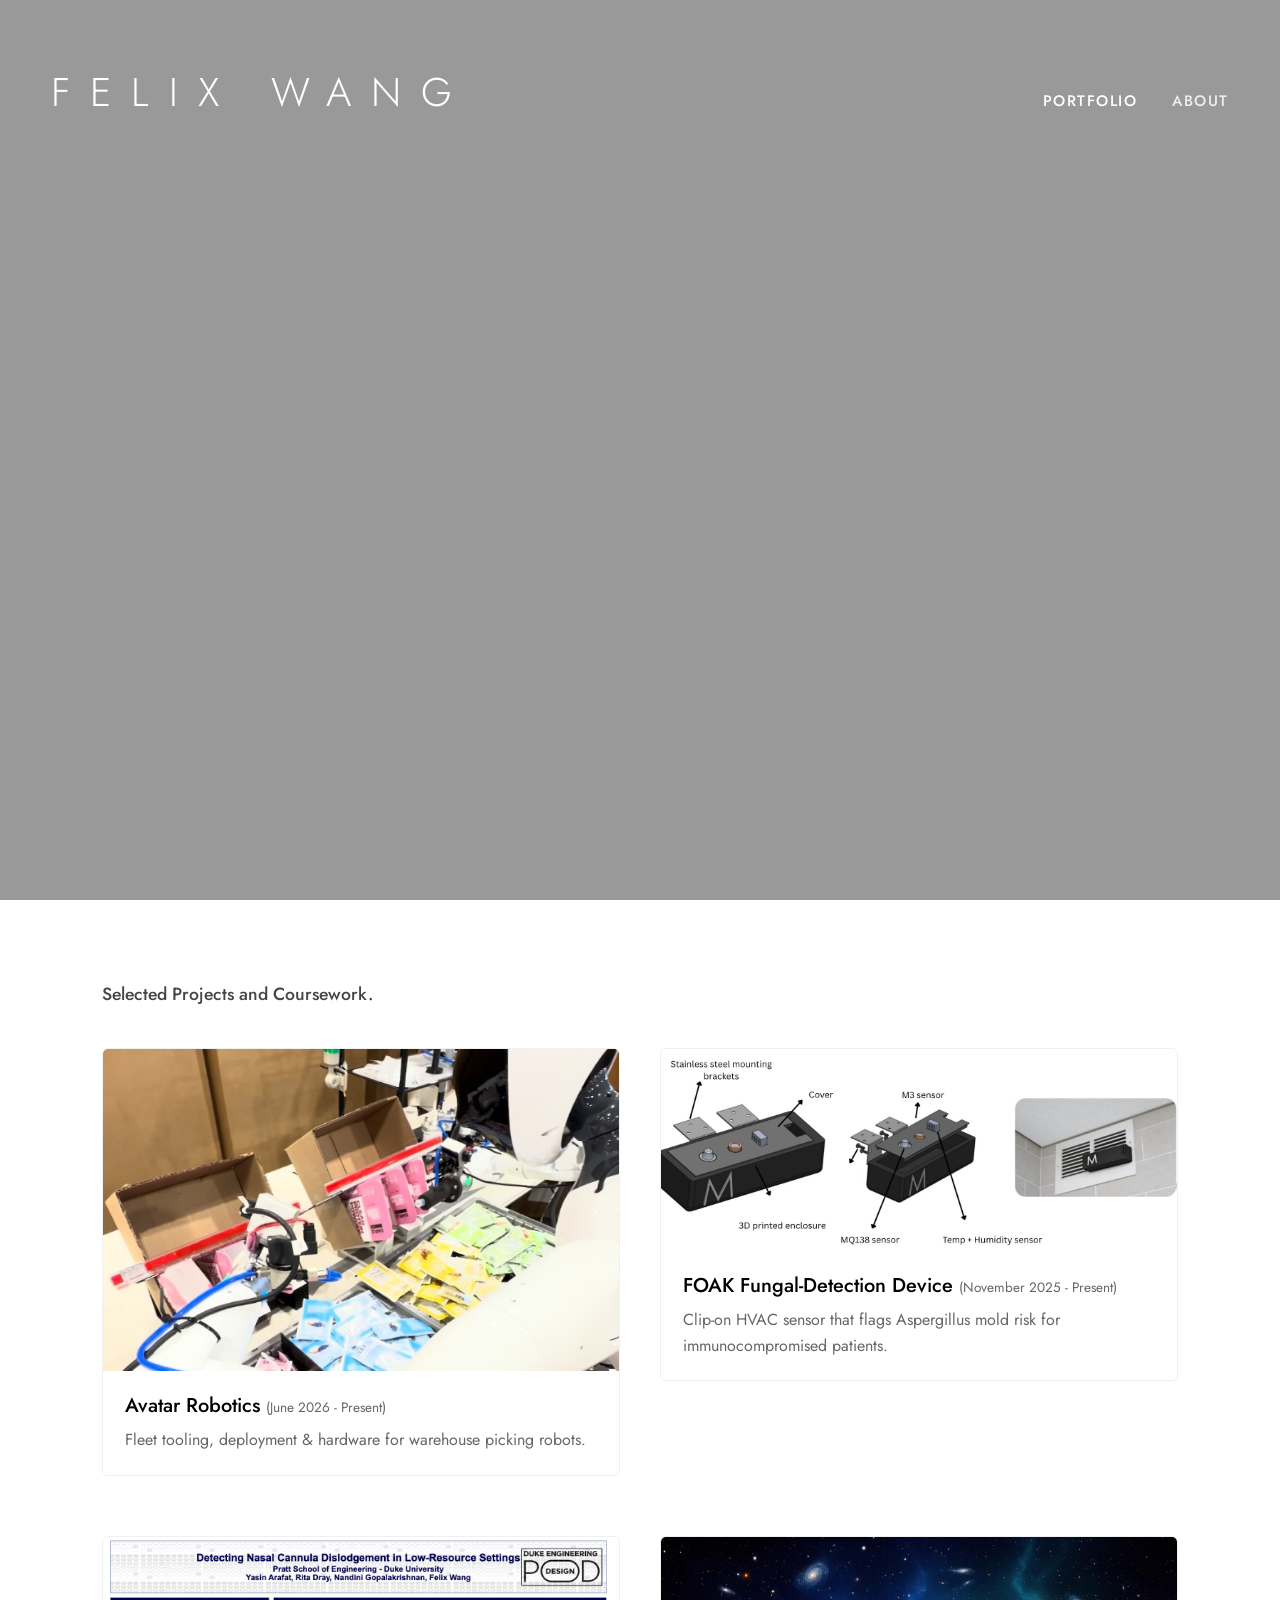
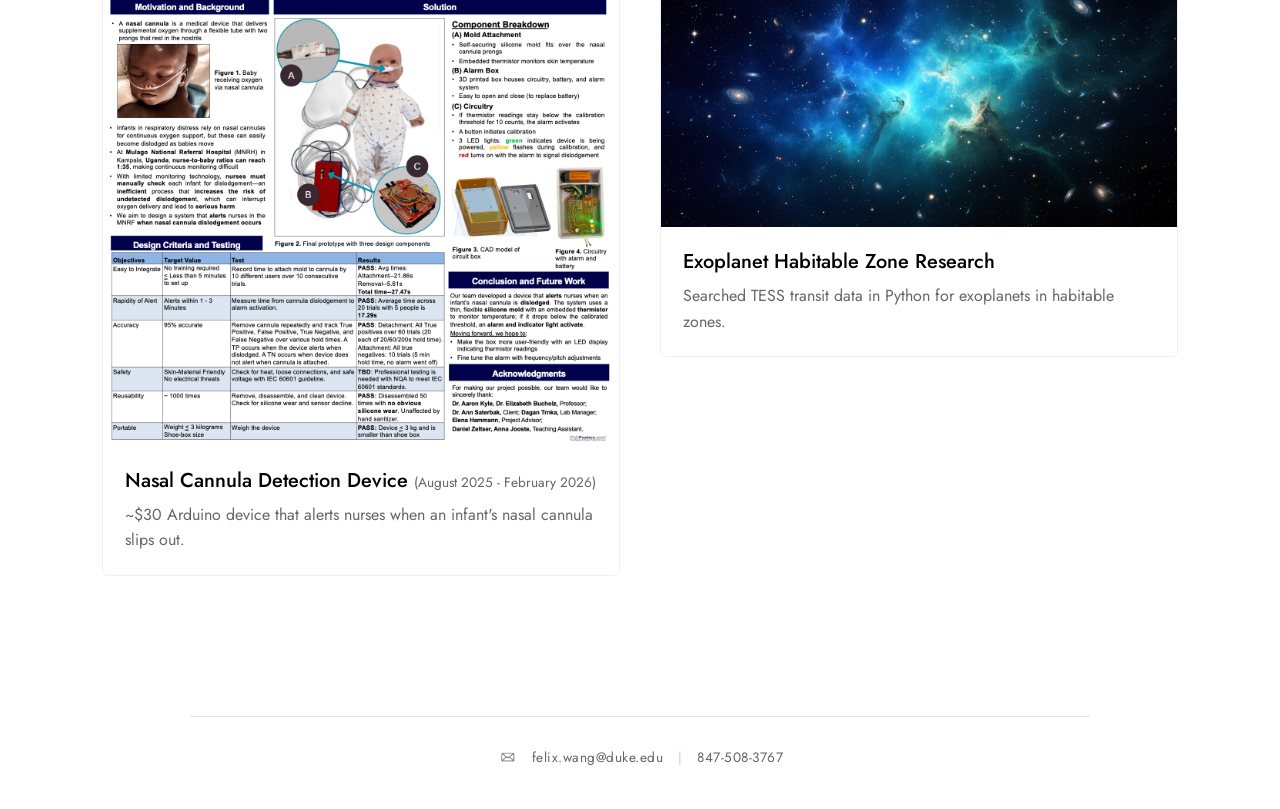
==== classic.html @ 5ab0763a "content: swap Field operations clip to a full pick-and-drop cycle New 9s clip (IMG_0487, 2:52-3:01):" ====
<!DOCTYPE html>
<html lang="en">

<head>
    <meta charset="UTF-8">
    <meta name="viewport" content="width=device-width, initial-scale=1.0">
    <!-- Archived full version. Reachable by direct URL, kept out of search results. -->
    <meta name="robots" content="noindex, nofollow">
    <meta name="theme-color" content="#ffffff">
    <meta name="description"
        content="Personal Portfolio of Felix Wang - Hardware Electronics, Embedded Systems, and Astrophysics">
    <meta name="keywords" content="Felix Wang, Duke University, Electrical Engineering, Embedded Systems, Astrophysics, Portfolio, Resume, Hardware, Electronics, Software Engineer">
    <title>Felix Wang | Electrical &amp; Computer Engineering + CS Student</title>
    <link rel="icon" type="image/png" sizes="32x32" href="favicon-32x32.png">
    <link href="https://fonts.googleapis.com/css2?family=Jost:wght@300;400;500&display=swap" rel="stylesheet">
    <link rel="stylesheet" href="style.css">
</head>

<body class="portfolio-active">
    <div class="hero-section">
        <video class="hero-video" autoplay muted loop playsinline webkit-playsinline disablePictureInPicture disableRemotePlayback>
            <source src="IMG_1808.mov" type="video/mp4">
        </video>
        <div class="hero-overlay"></div>
        <header class="header">
            <h1 class="logo"><a href="#" id="home-logo" style="color: inherit; text-decoration: none;">FELIX WANG</a>
            </h1>
            <nav class="navigation">
                <a href="#" class="nav-link active" data-target="portfolio">PORTFOLIO</a>
                <a href="#" class="nav-link" data-target="about">ABOUT</a>
            </nav>
        </header>
        <div class="hero-spacer"></div>
    </div>

    <main class="content">
        <!-- Portfolio Section -->
        <section id="portfolio" class="tab-section active">
            <p class="subtitle">Selected Projects and Coursework.</p>
            <div class="masonry-grid">
                <!-- Project 0 (Warehouse Robotics) -->
                <div class="grid-item project-card">
                    <a href="#" class="project-link" data-target="project-robots"
                        style="text-decoration: none; color: inherit; display: block;">
                        <div style="overflow: hidden; aspect-ratio: 16/10;">
                            <img loading="lazy" src="warehouse-robots.jpg" alt="Warehouse Robotics" style="width: 100%; height: 100%; object-fit: cover; object-position: center 30%;">
                        </div>
                        <div class="project-info">
                            <h3>Avatar Robotics <span style="font-size: 0.85rem; font-weight: 400; color: #666; white-space: nowrap;">(June 2026 - Present)</span></h3>
                            <p>Fleet tooling, deployment &amp; hardware for warehouse picking robots.</p>
                        </div>
                    </a>
                </div>
                <!-- Project 1 (FOAK Fungal-Detection Device) -->
                <div class="grid-item project-card">
                    <a href="#" class="project-link" data-target="project-mycospec"
                        style="text-decoration: none; color: inherit; display: block;">
                        <div style="overflow: hidden;">
                            <img loading="lazy" src="mycospec-poster.png" alt="FOAK Fungal-Detection Device">
                        </div>
                        <div class="project-info">
                            <h3>FOAK Fungal-Detection Device <span style="font-size: 0.85rem; font-weight: 400; color: #666; white-space: nowrap;">(November 2025 - Present)</span></h3>
                            <p>Clip-on HVAC sensor that flags Aspergillus mold risk for immunocompromised patients.</p>
                        </div>
                    </a>
                </div>
                <!-- Project 2 (Nasal Cannula) -->
                <div class="grid-item project-card">
                    <a href="#" class="project-link" data-target="project-cannula"
                        style="text-decoration: none; color: inherit; display: block;">
                        <div style="overflow: hidden;">
                            <img loading="lazy" src="cannula-poster.png" alt="Nasal Cannula Detection Device">
                        </div>
                        <div class="project-info">
                            <h3>Nasal Cannula Detection Device <span style="font-size: 0.85rem; font-weight: 400; color: #666; white-space: nowrap;">(August 2025 - February 2026)</span></h3>
                            <p>~$30 Arduino device that alerts nurses when an infant&#39;s nasal cannula slips out.</p>
                        </div>
                    </a>
                </div>
                <!-- Project 3 (Exoplanet Research) -->
                <div class="grid-item project-card">
                    <a href="#" class="project-link" data-target="project-exoplanet"
                        style="text-decoration: none; color: inherit; display: block;">
                        <div style="overflow: hidden;">
                            <img loading="lazy" src="astronomy-bg.jpg"
                                alt="Exoplanet Detection & Habitable Zone Analysis">
                        </div>
                        <div class="project-info">
                            <h3>Exoplanet Habitable Zone Research</h3>
                            <p>Searched TESS transit data in Python for exoplanets in habitable zones.</p>
                        </div>
                    </a>
                </div>
            </div>
        </section>

        <!-- About Section -->
        <section id="about" class="tab-section">
            <div class="about-container"
                style="text-align: center; display: flex; flex-direction: column; justify-content: center; align-items: center; min-height: 75vh;">
                <h2 style="margin-bottom: 5px;">About Me</h2>
                <img loading="lazy" src="headshot.png" alt="Felix Wang Headshot"
                    style="width: 280px; height: 280px; object-fit: cover; object-position: center 15%; border-radius: 50%; margin: 30px auto; box-shadow: 0 6px 20px rgba(0,0,0,0.08);">
                <p
                    style="font-size: 1.15rem; line-height: 1.8; max-width: 650px; margin: 0 auto; color: #444; font-weight: 400;">
                    Hello! I'm Felix Wang. I am a passionate creator focused on building devices and electronics that
                    can positively help improve our world. My current interests are in the intersection between
                    sustainability and hardware electronics. In my free time, I love to play pickleball and do
                    stargazing!
                </p>
            </div>
        </section>

        <!-- Project Detail: Warehouse Robotics -->
        <section id="project-robots" class="tab-section">
            <div class="about-container" style="max-width: 900px;">
                <a href="#" class="project-link" data-target="portfolio"
                    style="display: inline-block; margin-bottom: 30px; text-decoration: none; color: #000; font-weight: 500; border: 1px solid #000; padding: 8px 16px; border-radius: 4px; font-size: 0.9rem;">&larr;
                    Back to Projects</a>
                <h2 style="font-size: 1.8rem; margin-bottom: 5px;">Avatar Robotics</h2>
                <span
                    style="color: var(--nav-color); font-size: 0.95rem; display: block; margin-bottom: 25px;">Forward Deployed Engineer Intern &middot; Jun 2026 &ndash; Present</span>

                <p class="ar-summary">Built internal fleet tooling and supported on-site deployment of warehouse picking robots, working across web software, on-robot debugging, fixture design, and floor operations.</p>

                <div class="ar-tags">
                    <span>Full-stack internal tools</span>
                    <span>Data visualization</span>
                    <span>Slack alerting</span>
                    <span>Linux / SSH</span>
                    <span>Camera pipelines</span>
                    <span>Navigation UI</span>
                    <span>3D printing (PLA, TPU)</span>
                    <span>CAD &amp; fixturing</span>
                    <span>Failure analysis</span>
                    <span>Field operations</span>
                </div>

                <img class="ar-media" src="ar-hero.jpg" alt="Robot arm picking packets from sorting bins">

                <h3 class="ar-section-title">Fleet Software</h3>
                <div class="ar-grid">
                    <div class="ar-card" style="grid-column: 1 / -1;">
                        <video controls muted playsinline preload="metadata" poster="avatar-robotics-demo-poster.jpg" style="height: auto; background: #1a1a1a;">
                            <source src="avatar-robotics-demo.mp4" type="video/mp4">
                        </video>
                        <h4>Robot uptime tracking</h4>
                        <p>Bug fixes for arm crashes and network drops had no way of showing whether they improved uptime. I built downtime logging and powered vs. operational uptime reporting, now live on every production run.</p>
                        <span class="ar-skill">Full-stack &middot; Data modeling &middot; Metrics design</span>
                    </div>
                    <div class="ar-card">
                        <img loading="lazy" src="ar-battery-alerts.png" alt="Slack low-battery alerts for robots">
                        <h4>Low-battery alerts</h4>
                        <p>Replaced manual dashboard checks with automatic Slack alerts whenever a robot drops below 20%, so the team gets notified asynchronously.</p>
                        <span class="ar-skill">Slack integration &middot; Event-driven alerting</span>
                    </div>
                    <div class="ar-card">
                        <img loading="lazy" src="ar-battery-graph.png" alt="Battery percentage time-series graph with CSV export" class="ar-contain" style="background: #121214;">
                        <h4>Battery history &amp; CSV export</h4>
                        <p>Per-robot battery time series (6h to 30d) with one-click CSV export, live in the fleet dashboard's device logs.</p>
                        <span class="ar-skill">Time-series visualization &middot; Data export</span>
                    </div>
                    <div class="ar-card">
                        <img loading="lazy" src="ar-dispatch.png" alt="Dispatch timing summary page">
                        <h4>Dispatch timing analytics</h4>
                        <p>Exportable summaries per session, order, and stage (driving, posing, picking) to measure where picking time actually goes.</p>
                        <span class="ar-skill">Analytics &middot; Reporting &middot; Spreadsheet export</span>
                    </div>
                    <div class="ar-card">
                        <img loading="lazy" src="ar-navmap.png" alt="Robot footprint and numbered waypoints on navigation map" class="ar-contain" style="background: #fff;">
                        <h4>Navigation map: robot footprint</h4>
                        <p>Drew the robot to scale with its heading and waypoint distances so operators can judge size and position. Also stopped the map from auto-expanding over the controls.</p>
                        <span class="ar-skill">Front-end &middot; Robotics UX</span>
                    </div>
                    <div class="ar-card ar-wide">
                        <img loading="lazy" src="ar-cameras.jpg" alt="Robot multi-camera live view">
                        <h4>Fisheye camera recovery</h4>
                        <p>SSH'd into the robot and probed its unlabeled camera devices (with AI assistance) to find the right fisheye, then routed it through a filter pipeline to clean up the feed.</p>
                        <span class="ar-skill">Linux / SSH &middot; Camera pipelines &middot; Debugging</span>
                    </div>
                </div>

                <h3 class="ar-section-title">Deployment &amp; Hardware</h3>
                <div class="ar-grid">
                    <div class="ar-card">
                        <img loading="lazy" src="ar-funnel.jpg" alt="Kitting orientation funnel prototype">
                        <h4>Kitting funnel &amp; printed parts</h4>
                        <p>Built a funnel to orient packets during kitting, and iterated 3D-printed wedges by tuning wall count, infill, and material (PLA vs. TPU 95A).</p>
                        <span class="ar-skill">Rapid prototyping &middot; 3D printing</span>
                    </div>
                    <div class="ar-card">
                        <img loading="lazy" src="ar-fixture.jpg" alt="Cardboard fixture holding kitting boxes">
                        <h4>Fixtures for kitting &amp; sorting</h4>
                        <p>Supported CAD for box-enlarging fixtures, and built cardboard fixtures that stopped boxes from falling during sorting.</p>
                        <span class="ar-skill">CAD &middot; Fixture design</span>
                    </div>
                    <div class="ar-card">
                        <div class="ar-pair">
                            <img loading="lazy" src="ar-failure.jpg" alt="Kitting failure case: packets not settling flat">
                            <img loading="lazy" src="ar-kit.jpg" alt="Correctly kitted boxes">
                        </div>
                        <h4>On-site trials &amp; failure analysis</h4>
                        <p>Led on-site kitting trials and logged boxes per hour. Tallied failure cases from trial video and coached fixes for box damage and packets not settling flat.</p>
                        <span class="ar-skill">Test design &middot; Failure analysis</span>
                    </div>
                    <div class="ar-card">
                        <video class="ar-clip" autoplay muted loop playsinline preload="metadata" poster="ar-picking-poster.jpg">
                            <source src="ar-picking.mp4" type="video/mp4">
                        </video>
                        <h4>Field operations &amp; maintenance</h4>
                        <p>Ran weekend sorting shifts (1&ndash;10 pm) for about 3 weeks. Opened up a robot's chassis to replace its wrist camera, added remote power-cycling switches, and took down site networking when a deployment ended.</p>
                        <span class="ar-skill">Operations &middot; Hardware maintenance</span>
                    </div>
                </div>

                <p class="ar-note">Customer, robot, and run identifiers, plus performance figures, are redacted.</p>

                <a href="#" class="project-link" data-target="portfolio"
                    style="display: inline-block; margin-top: 40px; text-decoration: none; color: #000; font-weight: 500; border: 1px solid #000; padding: 10px 20px; border-radius: 4px;">&larr;
                    Back to Projects</a>
            </div>
        </section>

        <!-- Project Detail: Nasal Cannula -->
        <section id="project-cannula" class="tab-section">
            <div class="about-container" style="max-width: 900px;">
                <a href="#" class="project-link" data-target="portfolio"
                    style="display: inline-block; margin-bottom: 30px; text-decoration: none; color: #000; font-weight: 500; border: 1px solid #000; padding: 8px 16px; border-radius: 4px; font-size: 0.9rem;">&larr;
                    Back to Projects</a>
                <h2 style="font-size: 1.8rem; margin-bottom: 5px;">Nasal Cannula Detection Device</h2>
                <span
                    style="color: var(--nav-color); font-size: 0.95rem; display: block; margin-bottom: 25px;">Healthcare &amp; Embedded Systems &middot; Aug 2025 &ndash; Feb 2026</span>

                <p class="ar-summary">A ~$30 Arduino device that detects when an infant's nasal cannula slips out and alerts nurses, built for wards like Mulago National Referral Hospital in Uganda, where one nurse may cover up to 35 babies.</p>

                <div class="ar-tags">
                    <span>Arduino / C++</span>
                    <span>Embedded firmware</span>
                    <span>Sensor calibration</span>
                    <span>Circuit design</span>
                    <span>CAD &amp; 3D printing</span>
                    <span>Device testing</span>
                </div>

                <a class="ar-cta" href="https://github.com/FelixW1020/Arduino-Code-for-Nasal-Cannula" target="_blank" rel="noopener">Firmware on GitHub &rarr;</a>

                <img loading="lazy" src="cannula-poster.png" alt="Nasal Cannula Project"
                    style="width: 100%; border-radius: 8px; margin-bottom: 30px; box-shadow: 0 4px 12px rgba(0,0,0,0.05);">

                <div style="text-align: center; margin: 10px 0 30px;">
                    <img loading="lazy" src="cannula-team.png" alt="Clinical Setting"
                        style="max-width: 100%; border-radius: 8px; box-shadow: 0 4px 12px rgba(0,0,0,0.05);">
                </div>

                <h3 class="ar-section-title">How It Works</h3>
                <ul style="margin-left: 20px; line-height: 1.6; color: var(--nav-color); margin-bottom: 15px;">
                    <li style="margin-bottom: 10px;"><strong>Sensing:</strong> A thermistor at the nose samples every 500 ms against a baseline set during a 5-second calibration.</li>
                    <li style="margin-bottom: 10px;"><strong>Detection:</strong> The alarm fires only after 10 consecutive readings below 99.5% of baseline, which filters out false alarms.</li>
                    <li style="margin-bottom: 10px;"><strong>Hardware:</strong> A 3D-printed housing holds the circuit, battery, 16&times;2 LCD, reset buttons, and status LEDs for power, calibration, and dislodgement.</li>
                </ul>

                <div style="display: flex; gap: 20px; margin: 30px 0; flex-wrap: wrap;">
                    <div style="flex: 1; min-width: 260px;">
                        <img loading="lazy" src="cannula-prototype.png" alt="Final Prototype"
                            style="width: 100%; border-radius: 8px; box-shadow: 0 4px 12px rgba(0,0,0,0.05);">
                    </div>
                    <div style="flex: 1; min-width: 260px;">
                        <img loading="lazy" src="cannula-device.png" alt="CAD Model and Circuitry"
                            style="width: 100%; border-radius: 8px; box-shadow: 0 4px 12px rgba(0,0,0,0.05);">
                    </div>
                </div>

                <h3 class="ar-section-title">Results</h3>
                <ul style="margin-left: 20px; line-height: 1.6; color: var(--nav-color);">
                    <li style="margin-bottom: 10px;">100% true positives across 60 trials</li>
                    <li style="margin-bottom: 10px;">17.29 s average time to alert</li>
                    <li style="margin-bottom: 10px;">21.86 s average attachment time</li>
                    <li style="margin-bottom: 10px;">Disassembled 50+ times with no structural wear</li>
                </ul>

                <h3 class="ar-section-title">Demo</h3>
                <div
                    style="position: relative; padding-bottom: 56.25%; height: 0; overflow: hidden; max-width: 100%; border-radius: 8px; box-shadow: 0 4px 12px rgba(0,0,0,0.05); margin-bottom: 30px;">
                    <iframe loading="lazy" src="https://www.youtube.com/embed/H2xBZ_qhAZ0?vq=hd1080&hd=1"
                        style="position: absolute; top: 0; left: 0; width: 100%; height: 100%; border: none;"
                        allowfullscreen
                        allow="accelerometer; autoplay; clipboard-write; encrypted-media; gyroscope; picture-in-picture"></iframe>
                </div>

                <div style="text-align: center; margin: 30px 0;">
                    <img loading="lazy" src="demoPic.jpg" alt="Device demonstration"
                        style="max-width: 100%; border-radius: 8px; box-shadow: 0 4px 12px rgba(0,0,0,0.05);">
                </div>

                <a href="#" class="project-link" data-target="portfolio"
                    style="display: inline-block; margin-top: 10px; text-decoration: none; color: #000; font-weight: 500; border: 1px solid #000; padding: 10px 20px; border-radius: 4px;">&larr;
                    Back to Projects</a>
            </div>
        </section>

        <!-- Project Detail: Exoplanet -->
        <section id="project-exoplanet" class="tab-section">
            <div class="about-container" style="max-width: 900px;">
                <a href="#" class="project-link" data-target="portfolio"
                    style="display: inline-block; margin-bottom: 30px; text-decoration: none; color: #000; font-weight: 500; border: 1px solid #000; padding: 8px 16px; border-radius: 4px; font-size: 0.9rem;">&larr;
                    Back to Projects</a>
                <h2 style="font-size: 1.8rem; margin-bottom: 5px;">Exoplanet Detection &amp; Habitable Zone Analysis</h2>
                <span
                    style="color: var(--nav-color); font-size: 0.95rem; display: block; margin-bottom: 25px;">Astrophysics &amp; Data Science Research</span>

                <p class="ar-summary">Used TESS transit photometry from the MAST archive to detect exoplanets and test whether they fall within their star's habitable zone.</p>

                <div class="ar-tags">
                    <span>Python</span>
                    <span>Lightkurve</span>
                    <span>Astropy</span>
                    <span>Time-series analysis</span>
                    <span>Signal detection</span>
                </div>

                <img loading="lazy" src="astronomy-bg.jpg" alt="Exoplanet Research"
                    style="width: 100%; height: 400px; object-fit: cover; border-radius: 8px; margin-bottom: 10px; box-shadow: 0 4px 12px rgba(0,0,0,0.05);">

                <h3 class="ar-section-title">Methodology</h3>
                <ul style="margin-left: 20px; line-height: 1.6; color: var(--nav-color); margin-bottom: 15px;">
                    <li style="margin-bottom: 10px;"><strong>Transit photometry:</strong> Detected brightness dips as planets cross their star.</li>
                    <li style="margin-bottom: 10px;"><strong>Light curves:</strong> Processed and normalized TESS pixel files with <code>Lightkurve</code>.</li>
                    <li style="margin-bottom: 10px;"><strong>Periodograms:</strong> Found orbital periods with Box Least Squares (BLS).</li>
                    <li style="margin-bottom: 10px;"><strong>Habitable zones:</strong> Computed from stellar mass&ndash;luminosity relations with <code>Astropy</code>.</li>
                    <li style="margin-bottom: 10px;"><strong>False positives:</strong> Screened with centroid tracking, background flux, and eclipsing-binary checks.</li>
                </ul>

                <h3 class="ar-section-title">Key Findings</h3>
                <ul style="margin-left: 20px; line-height: 1.6; color: var(--nav-color);">
                    <li style="margin-bottom: 10px;">Of 2,537 documented exoplanets, <strong>only 118 (4.7%)</strong> lie within habitable zones.</li>
                    <li style="margin-bottom: 10px;">Most discovered exoplanets orbit very close to their host stars.</li>
                    <li style="margin-bottom: 10px;">Flagged <code>TIC 34798133</code> as a promising candidate for follow-up.</li>
                </ul>

                <h3 class="ar-section-title">Full Research Paper</h3>
                <div
                    style="width: 100%; border-radius: 8px; overflow: hidden; box-shadow: 0 4px 12px rgba(0,0,0,0.1); margin-bottom: 40px;">
                    <iframe loading="lazy"
                        src="https://drive.google.com/file/d/1X7NHovzHp4CBSnoAYyLDpd6yrix23Gqz/preview" width="100%"
                        height="800px" style="border: none; display: block;" allow="autoplay"></iframe>
                </div>

                <a href="#" class="project-link" data-target="portfolio"
                    style="display: inline-block; margin-top: 10px; text-decoration: none; color: #000; font-weight: 500; border: 1px solid #000; padding: 10px 20px; border-radius: 4px;">&larr;
                    Back to Projects</a>
            </div>
        </section>
        <!-- Project Detail: MycoSpec -->
        <section id="project-mycospec" class="tab-section">
            <div class="about-container" style="max-width: 900px;">
                <a href="#" class="project-link" data-target="portfolio"
                    style="display: inline-block; margin-bottom: 30px; text-decoration: none; color: #000; font-weight: 500; border: 1px solid #000; padding: 8px 16px; border-radius: 4px; font-size: 0.9rem;">&larr;
                    Back to Projects</a>
                <h2 style="font-size: 1.8rem; margin-bottom: 5px;">FOAK Fungal-Detection Device (MycoSpec)</h2>
                <span
                    style="color: var(--nav-color); font-size: 0.95rem; display: block; margin-bottom: 25px;">Medical Hardware &amp; Embedded Diagnostics &middot; Nov 2025 &ndash; Present</span>

                <p class="ar-summary">A clip-on HVAC sensor that tracks VOCs, temperature, and humidity to flag Aspergillus mold risk for immunocompromised patients before growth is visible.</p>

                <div class="ar-tags">
                    <span>Embedded sensing</span>
                    <span>VOC sensors</span>
                    <span>Data logging</span>
                    <span>Risk classification</span>
                    <span>Live dashboard</span>
                    <span>Hardware design</span>
                </div>

                <a class="ar-cta" href="https://felixw1020.github.io/Mycospec/" target="_blank" rel="noopener">Full engineering documentation &rarr;</a>

                <div style="text-align: center; margin-bottom: 10px;">
                    <img loading="lazy" src="mycospec-poster.png" alt="MycoSpec Device Render"
                        style="max-width: 60%; border-radius: 8px; box-shadow: 0 4px 12px rgba(0,0,0,0.05);">
                </div>

                <h3 class="ar-section-title">Why It Matters</h3>
                <p style="line-height: 1.6;">HVAC systems are warm, humid, and dark, which is ideal for mold. For transplant and chemotherapy patients, inhaled Aspergillus spores can cause invasive aspergillosis, which kills more than 50% of those infected. MycoSpec clips onto standard vent fins with no tools or downtime.</p>

                <h3 class="ar-section-title">Testing &amp; Results</h3>
                <ul style="margin-left: 20px; line-height: 1.6; color: var(--nav-color); margin-bottom: 15px;">
                    <li style="margin-bottom: 10px;">Logged ~350 s of sensor data alongside live <em>Aspergillus fumigatus</em> cultures in the lab.</li>
                    <li style="margin-bottom: 10px;">Found distinct VOC bands separating the negative (no mold) and positive controls.</li>
                    <li style="margin-bottom: 10px;">Turned those bands into LOW / MEDIUM / HIGH risk thresholds on a live dashboard.</li>
                </ul>

                <h3 class="ar-section-title">Key Challenges</h3>
                <ul style="margin-left: 20px; line-height: 1.6; color: var(--nav-color); margin-bottom: 15px;">
                    <li style="margin-bottom: 10px;"><strong>Specificity:</strong> Separating mold VOCs from cleaning agents, occupant activity, and off-gassing materials.</li>
                    <li style="margin-bottom: 10px;"><strong>Species:</strong> Telling species such as Aspergillus and Stachybotrys apart by their VOC signatures.</li>
                </ul>

                <a href="#" class="project-link" data-target="portfolio"
                    style="display: inline-block; margin-top: 40px; text-decoration: none; color: #000; font-weight: 500; border: 1px solid #000; padding: 10px 20px; border-radius: 4px;">&larr;
                    Back to Projects</a>
            </div>
        </section>
    </main>

    <!-- Global Footer -->
    <footer class="site-footer">
        <div class="footer-content">
            <img loading="lazy" src="mail.png" alt="Contact Icon" class="footer-icon">
            <div class="contact-info">
                <a href="mailto:felix.wang@duke.edu">felix.wang@duke.edu</a>
                <span class="divider">|</span>
                <a href="tel:8475083767">847-508-3767</a>
            </div>
        </div>
    </footer>

    <script src="main.js"></script>
</body>

</html>
---- style.css ----
:root {
    --bg-color: #ffffff;
    --text-color: #222222;
    --nav-color: #666666;
    --nav-hover: #000000;
    --font-family: 'Jost', sans-serif;
}

html {
    scroll-behavior: smooth;
}

::selection {
    background: rgba(0, 0, 0, 0.12);
    color: #000;
}

* {
    margin: 0;
    padding: 0;
    box-sizing: border-box;
}

body {
    font-family: var(--font-family);
    background-color: var(--bg-color);
    color: var(--text-color);
    line-height: 1.6;
    font-size: 1.05rem; /* Base size bump */
    font-weight: 400; /* Ensure baseline thickness */
    -webkit-font-smoothing: antialiased;
    -moz-osx-font-smoothing: grayscale;
    text-rendering: optimizeLegibility;
}

img, video, iframe {
    image-rendering: -webkit-optimize-contrast;
    image-rendering: high-quality;
}

.header {
    display: flex;
    justify-content: space-between;
    align-items: baseline;
    padding: 60px 4%; /* Brought closer to the edges */
    max-width: 100%; /* Spans the full monitor width */
    width: 100%;
    margin: 0;
}

.logo {
    font-size: 2.5rem;
    font-weight: 300;
    letter-spacing: 0.5em; /* Achieves the wide spacing seen in screenshot */
    text-transform: uppercase;
}

.navigation {
    display: flex;
    gap: 35px;
}

.nav-link {
    text-decoration: none;
    color: var(--nav-color);
    font-size: 0.95rem; /* Increased from 0.85rem */
    font-weight: 500; /* Increased from 400 */
    letter-spacing: 0.1em;
    text-transform: uppercase;
    transition: color 0.3s ease;
}

.nav-link:hover, .nav-link.active {
    color: var(--nav-hover);
}

/* Hero Video Section */
.hero-section {
    position: relative;
    width: 100%;
    height: 100vh;
    overflow: hidden;
    display: flex;
    flex-direction: column;
}

.hero-video {
    position: absolute;
    top: 0;
    left: 0;
    width: 100%;
    height: 100%;
    object-fit: cover;
    z-index: -2;
}

.hero-overlay {
    position: absolute;
    top: 0;
    left: 0;
    width: 100%;
    height: 100%;
    background: rgba(0, 0, 0, 0.4); /* Darkens the video so white text is readable */
    z-index: -1;
}

.hero-section .header {
    color: #ffffff;
}

.hero-section .logo {
    color: #ffffff; /* Override logo to be white over video */
}

.hero-section .nav-link {
    color: #eeeeee;
}

.hero-section .nav-link:hover, .hero-section .nav-link.active {
    color: #ffffff;
}

.hero-spacer {
    flex-grow: 1; /* Pushes content down and ensures the hero block fills the screen */
}

.content {
    max-width: 1400px;
    margin: 0 auto;
    padding: 80px 8% 60px;
}

.tab-section {
    display: none;
    animation: fadeIn 0.4s ease-out;
}

.tab-section.active {
    display: block;
}

@keyframes fadeIn {
    from { opacity: 0; transform: translateY(8px); }
    to { opacity: 1; transform: translateY(0); }
}

.subtitle {
    margin-bottom: 40px;
    color: #444;
    font-size: 1.1rem; /* Increased from 0.95rem */
    font-weight: 500; /* Increased from 400 */
}

/* Masonry Layout */
.masonry-grid {
    display: grid;
    grid-template-columns: repeat(auto-fill, minmax(min(100%, 450px), 1fr));
    gap: 40px;
    align-items: start;
}

.grid-item {
    width: 100%;
    margin-bottom: 20px;
    overflow: hidden;
    position: relative;
    cursor: pointer;
    background-color: #ffffff;
    border: 1px solid #f0f0f0;
    border-radius: 6px;
    transition: box-shadow 0.4s ease;
}

.grid-item:hover {
    box-shadow: 0 10px 20px rgba(0,0,0,0.05);
}

.grid-item img {
    width: 100%;
    height: auto;
    display: block;
    transition: transform 0.6s cubic-bezier(0.165, 0.84, 0.44, 1), filter 0.6s ease;
}

.grid-item:hover img {
    transform: scale(1.03);
    filter: brightness(0.95);
}

.project-info {
    padding: 22px;
    background: #ffffff;
    position: relative;
    z-index: 2; /* Stops hover images from overlapping text */
}

.project-info h3 {
    font-size: 1.25rem; /* Increased from 1.1rem */
    font-weight: 500;
    margin-bottom: 8px;
    color: var(--nav-hover);
    line-height: 1.3;
}

.project-info p {
    font-size: 1rem; /* Increased from 0.9rem */
    color: var(--nav-color);
    line-height: 1.6;
}

/* Specific section styling */
.about-container {
    max-width: 800px;
    margin: 0 auto;
}

.resume-container {
    max-width: 800px;
    margin: 40px 0;
}

.about-container h2, .resume-container h2 {
    font-weight: 400;
    margin-bottom: 20px;
    letter-spacing: 0.05em;
}

.resume-block {
    margin-bottom: 40px;
}

.resume-title {
    font-weight: 500;
    font-size: 1rem;
    text-transform: uppercase;
    letter-spacing: 0.1em;
    margin-bottom: 15px;
    border-bottom: 1px solid #eaeaea;
    padding-bottom: 5px;
    color: var(--nav-color);
}

.resume-list {
    list-style: none;
}

.resume-list li {
    margin-bottom: 20px;
    font-size: 1.05rem; /* Increased from 0.95rem */
}

.resume-list li strong {
    font-weight: 500;
    color: #000;
}

.resume-list li span {
    float: right;
    font-size: 0.85rem;
    color: #888;
}

.resume-list li small {
    display: block;
    margin-top: 5px;
    color: #555;
    font-size: 0.95rem; /* Increased from 0.85rem */
    line-height: 1.5;
}

@media (max-width: 850px) {
    .header {
        flex-direction: column;
        align-items: flex-start;
        gap: 25px;
        padding: 50px 5%;
    }
    
    .logo {
        letter-spacing: 0.3em;
        font-size: 1.8rem;
    }

    .content {
        padding: 0 5% 40px;
    }
}

@media (max-width: 600px) {
    .navigation {
        gap: 20px;
        flex-wrap: wrap;
    }
    
    .nav-link {
        font-size: 0.75rem;
    }

    .logo {
        font-size: 1.4rem;
        letter-spacing: 0.15em;
    }

    .footer-content {
        flex-direction: column;
        gap: 10px;
    }
}

/* Dynamic Hero Video Hiding for non-portfolio pages */
body:not(.portfolio-active) .hero-video,
body:not(.portfolio-active) .hero-overlay,
body:not(.portfolio-active) .hero-spacer {
    display: none;
}

body:not(.portfolio-active) .hero-section {
    height: auto; 
    background-color: var(--bg-color);
}

body:not(.portfolio-active) .hero-section .header {
    color: var(--text-color);
}

body:not(.portfolio-active) .hero-section .logo {
    color: var(--text-color);
}

body:not(.portfolio-active) .hero-section .nav-link {
    color: var(--nav-color);
}

body:not(.portfolio-active) .hero-section .nav-link:hover, 
body:not(.portfolio-active) .hero-section .nav-link.active {
    color: var(--nav-hover);
}

/* Footer Styling */
.site-footer {
    width: 100%;
    padding: 60px 20px 40px;
    display: flex;
    justify-content: center;
    background-color: transparent;
    z-index: 10;
    position: relative;
    box-sizing: border-box;
}

.footer-content {
    display: flex;
    align-items: center;
    justify-content: center;
    gap: 15px;
    border-top: 1px solid rgba(0,0,0,0.1);
    padding-top: 30px;
    width: 100%;
    max-width: 900px;
}

.footer-icon {
    width: 20px;
    height: 20px;
    object-fit: contain;
    opacity: 0.7;
}

.contact-info {
    display: flex;
    align-items: center;
    gap: 15px;
    font-size: 0.85rem;
}

.contact-info a {
    color: var(--nav-color);
    text-decoration: none;
    transition: color 0.3s ease;
    letter-spacing: 0.5px;
}

.contact-info a:hover {
    color: var(--nav-hover);
}

.divider {
    color: #ccc;
}

/* Hide footer on individual project pages */
body[class*="project-"] .site-footer {
    display: none;
}

/* Button UI Interactions */
.project-link {
    transition: all 0.3s ease !important;
}

.project-link:hover {
    background-color: #000 !important;
    color: #fff !important;
}

/* Avatar Robotics project page */
.ar-summary {
    font-size: 1.05rem;
    line-height: 1.6;
    margin-bottom: 20px;
}

.ar-tags {
    display: flex;
    flex-wrap: wrap;
    gap: 8px;
    margin-bottom: 30px;
}

.ar-tags span {
    font-size: 0.8rem;
    padding: 4px 10px;
    border: 1px solid #ddd;
    border-radius: 999px;
    color: var(--nav-color);
}

.ar-media {
    width: 100%;
    border-radius: 8px;
    box-shadow: 0 4px 12px rgba(0,0,0,0.05);
    background: #1a1a1a;
    display: block;
}

.ar-section-title {
    font-weight: 500;
    margin: 50px 0 20px;
    padding-bottom: 6px;
    border-bottom: 1px solid #eaeaea;
}

.ar-grid {
    display: grid;
    grid-template-columns: repeat(2, minmax(0, 1fr));
    gap: 36px 28px;
}

.ar-card img,
.ar-card video {
    width: 100%;
    height: 220px;
    object-fit: cover;
    object-position: top;
    border-radius: 6px;
    border: 1px solid #eee;
    background: #f4f4f4;
    display: block;
}

.ar-card img.ar-contain {
    object-fit: contain;
}

.ar-card h4 {
    font-weight: 500;
    font-size: 1.02rem;
    margin: 12px 0 6px;
}

.ar-card p {
    font-size: 0.92rem;
    line-height: 1.55;
    color: var(--nav-color);
    margin-bottom: 8px;
}

.ar-card .ar-skill {
    font-size: 0.78rem;
    color: #888;
    letter-spacing: 0.02em;
}

.ar-pair {
    display: grid;
    grid-template-columns: 1fr 1fr;
    gap: 6px;
}

.ar-note {
    font-size: 0.8rem;
    color: #888;
    margin-top: 30px;
}

@media (max-width: 700px) {
    .ar-grid {
        grid-template-columns: 1fr;
    }
}

.ar-card.ar-wide {
    grid-column: 1 / -1;
}

.ar-card.ar-wide img {
    height: 300px;
    object-position: center 20%;
}

.ar-cta {
    display: inline-block;
    margin-bottom: 30px;
    padding: 12px 22px;
    background: #000;
    color: #fff;
    font-weight: 500;
    font-size: 0.95rem;
    text-decoration: none;
    border-radius: 4px;
    transition: opacity 0.2s ease;
}

.ar-cta:hover {
    opacity: 0.8;
}

.ar-card video.ar-clip {
    height: auto;
    aspect-ratio: 4 / 3;
    object-fit: cover;
    object-position: center;
}

.ar-grid {
    align-items: start;
}
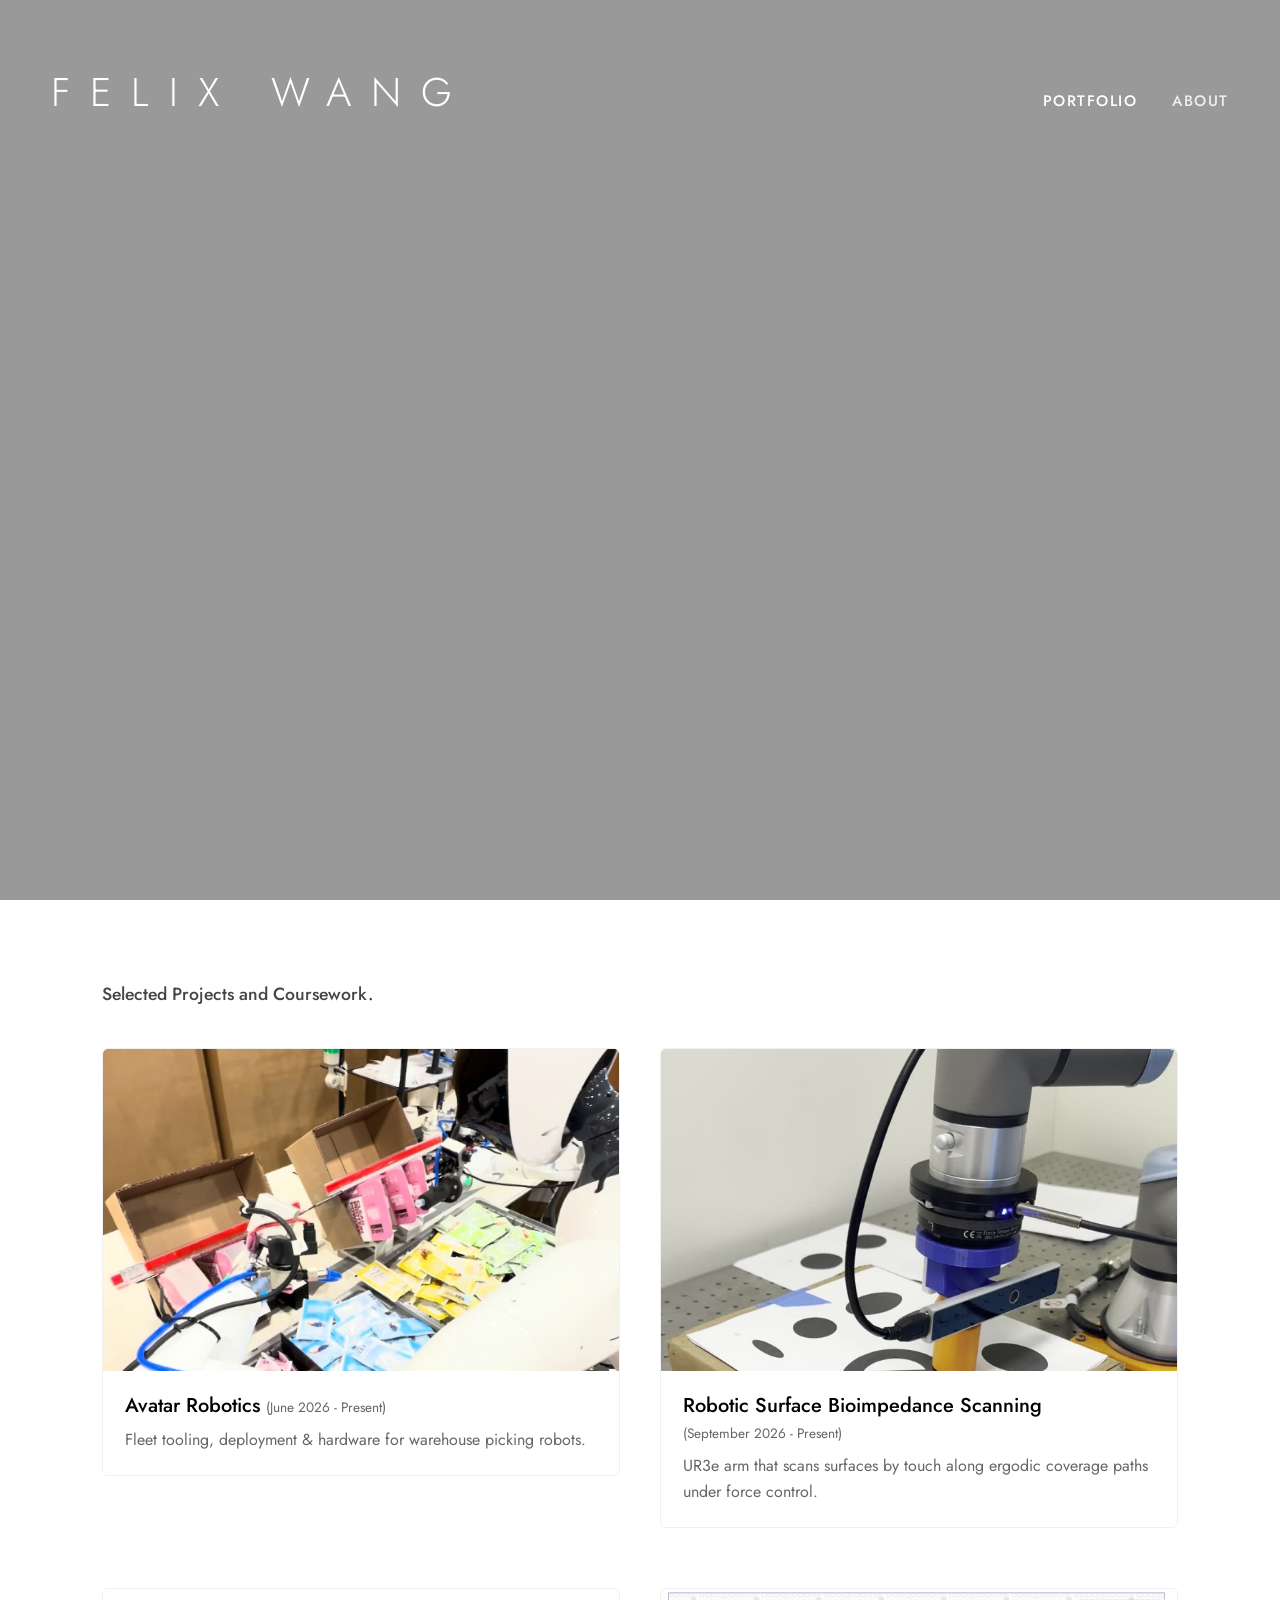
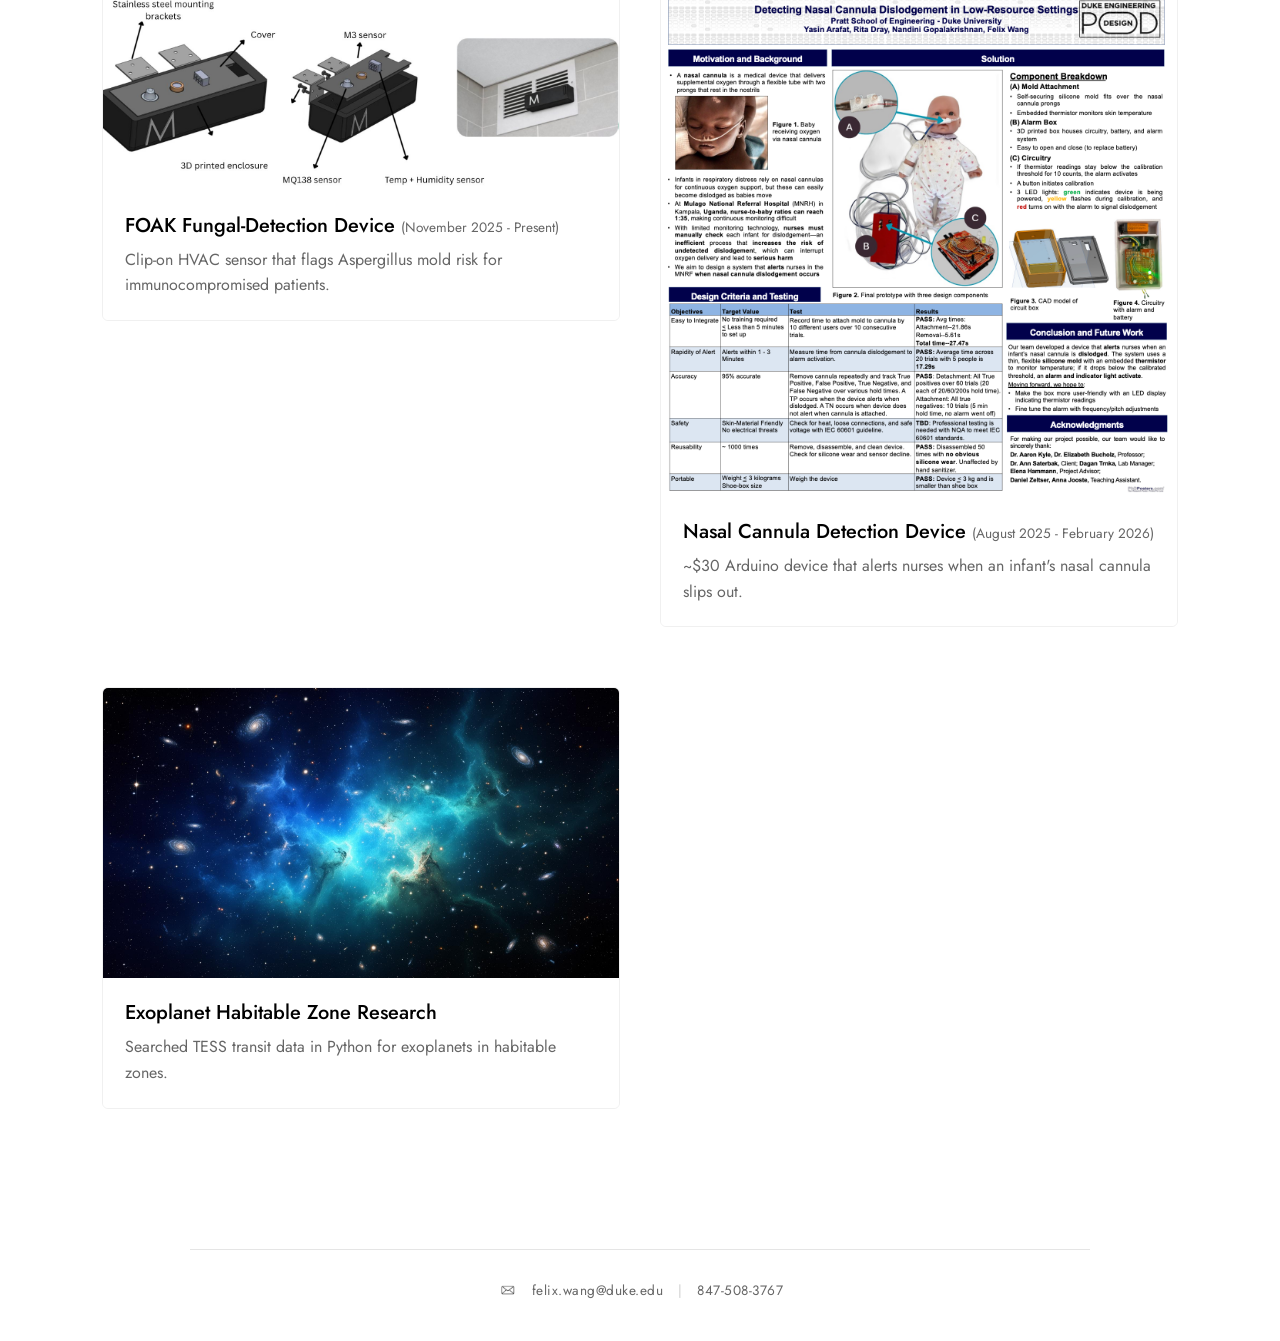
==== commit e585a0fc: "feat: add Robotic Surface Bioimpedance Scanning project New portfolio card and detail page in the Av" ====
--- a/classic.html
+++ b/classic.html
@@ -51,6 +51,19 @@
                         </div>
                     </a>
                 </div>
+                <!-- Project (Bioimpedance Scanning) -->
+                <div class="grid-item project-card">
+                    <a href="#" class="project-link" data-target="project-bioimpedance"
+                        style="text-decoration: none; color: inherit; display: block;">
+                        <div style="overflow: hidden; aspect-ratio: 16/10;">
+                            <img loading="lazy" src="bz-trace-poster.jpg" alt="Robot arm tracing a path on a box lid" style="width: 100%; height: 100%; object-fit: cover; object-position: center 40%;">
+                        </div>
+                        <div class="project-info">
+                            <h3>Robotic Surface Bioimpedance Scanning <span style="font-size: 0.85rem; font-weight: 400; color: #666; white-space: nowrap;">(September 2026 - Present)</span></h3>
+                            <p>UR3e arm that scans surfaces by touch along ergodic coverage paths under force control.</p>
+                        </div>
+                    </a>
+                </div>
                 <!-- Project 1 (FOAK Fungal-Detection Device) -->
                 <div class="grid-item project-card">
                     <a href="#" class="project-link" data-target="project-mycospec"
@@ -221,6 +234,88 @@
             </div>
         </section>
 
+        <!-- Project Detail: Bioimpedance Scanning -->
+        <section id="project-bioimpedance" class="tab-section">
+            <div class="about-container" style="max-width: 900px;">
+                <a href="#" class="project-link" data-target="portfolio"
+                    style="display: inline-block; margin-bottom: 30px; text-decoration: none; color: #000; font-weight: 500; border: 1px solid #000; padding: 8px 16px; border-radius: 4px; font-size: 0.9rem;">&larr;
+                    Back to Projects</a>
+                <h2 style="font-size: 1.8rem; margin-bottom: 5px;">Robotic Surface Bioimpedance Scanning with Ergodic Control</h2>
+                <span
+                    style="color: var(--nav-color); font-size: 0.95rem; display: block; margin-bottom: 25px;">Robotics Research &middot; Duke University &middot; Sep 2026 &ndash; Present</span>
+
+                <p class="ar-summary">Teaching a UR3e arm to scan a surface by touch. A wrist depth camera maps the surface, then a probe follows ergodic coverage paths while holding a steady contact force, laying the groundwork for bioimpedance scanning.</p>
+
+                <div class="ar-tags">
+                    <span>Python</span>
+                    <span>UR3e / ur_rtde</span>
+                    <span>Force control</span>
+                    <span>Hand-eye calibration</span>
+                    <span>Point clouds (Open3D)</span>
+                    <span>OpenCV / ChArUco</span>
+                    <span>Trajectory validation</span>
+                    <span>Hardware testing</span>
+                </div>
+
+                <h3 class="ar-section-title">Path Tracing in Contact</h3>
+                <div class="ar-grid">
+                    <div class="ar-card ar-wide">
+                        <div class="bz-feature">
+                            <video autoplay muted loop playsinline preload="metadata" poster="bz-trace-poster.jpg">
+                                <source src="bz-trace.mp4" type="video/mp4">
+                            </video>
+                            <img loading="lazy" src="bz-preview.jpg" alt="Dry-run preview of a coverage path drawn over the scanned surface">
+                        </div>
+                        <h4>Ergodic coverage paths</h4>
+                        <p>Follows ergodic coverage paths, supplied as waypoint CSVs, across a scanned surface under force control. Each waypoint is snapped to a fresh scan for height and probe tilt, and the full path is previewed before the arm moves. Left: a full run at 10&times; speed. Right: the dry-run preview.</p>
+                        <span class="ar-skill">Path execution &middot; Hybrid force/position control &middot; Visualization</span>
+                    </div>
+                    <div class="ar-card">
+                        <video class="ar-clip" autoplay muted loop playsinline preload="metadata" poster="bz-touch-poster.jpg">
+                            <source src="bz-touch.mp4" type="video/mp4">
+                        </video>
+                        <h4>Force-controlled contact trace</h4>
+                        <p>Seeks the surface at one point, then slides to a second while holding 2 N. Position control runs along the path and admittance control along the probe, at one command every 50 ms.</p>
+                        <span class="ar-skill">Control systems &middot; ur_rtde</span>
+                    </div>
+                    <div class="ar-card">
+                        <img loading="lazy" src="bz-force.png" alt="Contact force over time and distance, holding near 2 N" class="ar-contain" style="background: #fcfcfb;">
+                        <h4>Measured on the rig</h4>
+                        <p>Landed within 0.5 mm of the picked point and held 1.92 &plusmn; 0.11 N (target 2 N) across 261 mm at 10 mm/s.</p>
+                        <span class="ar-skill">Data logging &middot; Signal analysis</span>
+                    </div>
+                    <div class="ar-card">
+                        <img loading="lazy" src="bz-pick.jpg" alt="Two points picked on the wrist camera's point cloud" style="object-position: center 65%;">
+                        <h4>Point picking on the scan</h4>
+                        <p>Shift-click two points on the wrist camera's point cloud to set the path. Fixed a picking view that showed the scene rotated 180&deg;, which made it easy to pick the wrong corner.</p>
+                        <span class="ar-skill">Open3D &middot; Tooling</span>
+                    </div>
+                    <div class="ar-card">
+                        <img loading="lazy" src="bz-terminal.jpg" alt="Dry-run safety checks in the terminal">
+                        <h4>Fail-safe checks</h4>
+                        <p>Every failure found on the rig now stops the run instead of passing silently: a dead force stream, a flipped sign, unreachable poses, camera collisions, bad waypoints. Time to reach contact dropped from ~21 s to ~3 s.</p>
+                        <span class="ar-skill">Safety &middot; Robustness</span>
+                    </div>
+                </div>
+
+                <h3 class="ar-section-title">Camera Calibration</h3>
+                <div class="ar-grid">
+                    <div class="ar-card ar-wide">
+                        <img loading="lazy" src="bz-charuco.png" alt="ChArUco calibration board" class="ar-contain" style="background: #fff;">
+                        <h4>Locating the camera on the wrist</h4>
+                        <p>Every scan depends on knowing exactly where the camera sits relative to the arm. I measured it two independent ways: ChArUco hand-eye calibration over 20 poses, and touching points with the probe, which gives positions from the joint encoders alone. On poses the fits never saw, error fell from 24.9 mm with the old value to 5&ndash;6 mm. I also caught an OpenCV version mismatch that matched 5 of 20 board corners to the wrong squares while reporting a perfect detection.</p>
+                        <span class="ar-skill">OpenCV &middot; Rigid registration &middot; Held-out validation</span>
+                    </div>
+                </div>
+
+                <p class="ar-note">Builds on an existing lab codebase for UR3e force control.</p>
+
+                <a href="#" class="project-link" data-target="portfolio"
+                    style="display: inline-block; margin-top: 40px; text-decoration: none; color: #000; font-weight: 500; border: 1px solid #000; padding: 10px 20px; border-radius: 4px;">&larr;
+                    Back to Projects</a>
+            </div>
+        </section>
+
         <!-- Project Detail: Nasal Cannula -->
         <section id="project-cannula" class="tab-section">
             <div class="about-container" style="max-width: 900px;">
--- a/style.css
+++ b/style.css
@@ -536,3 +536,36 @@
     align-items: start;
 }
 
+
+/* Bioimpedance project: video + preview side by side */
+.bz-feature {
+    display: grid;
+    grid-template-columns: 2fr 3fr;
+    gap: 6px;
+}
+
+.ar-card .bz-feature video,
+.ar-card .bz-feature img {
+    height: 400px;
+    object-fit: cover;
+    object-position: center;
+}
+
+@media (max-width: 700px) {
+    .bz-feature {
+        grid-template-columns: 1fr;
+    }
+
+    .ar-card .bz-feature video,
+    .ar-card .bz-feature img {
+        height: auto;
+    }
+
+    .ar-card .bz-feature video {
+        aspect-ratio: 4 / 5;
+    }
+
+    .ar-card .bz-feature img {
+        aspect-ratio: 4 / 3;
+    }
+}
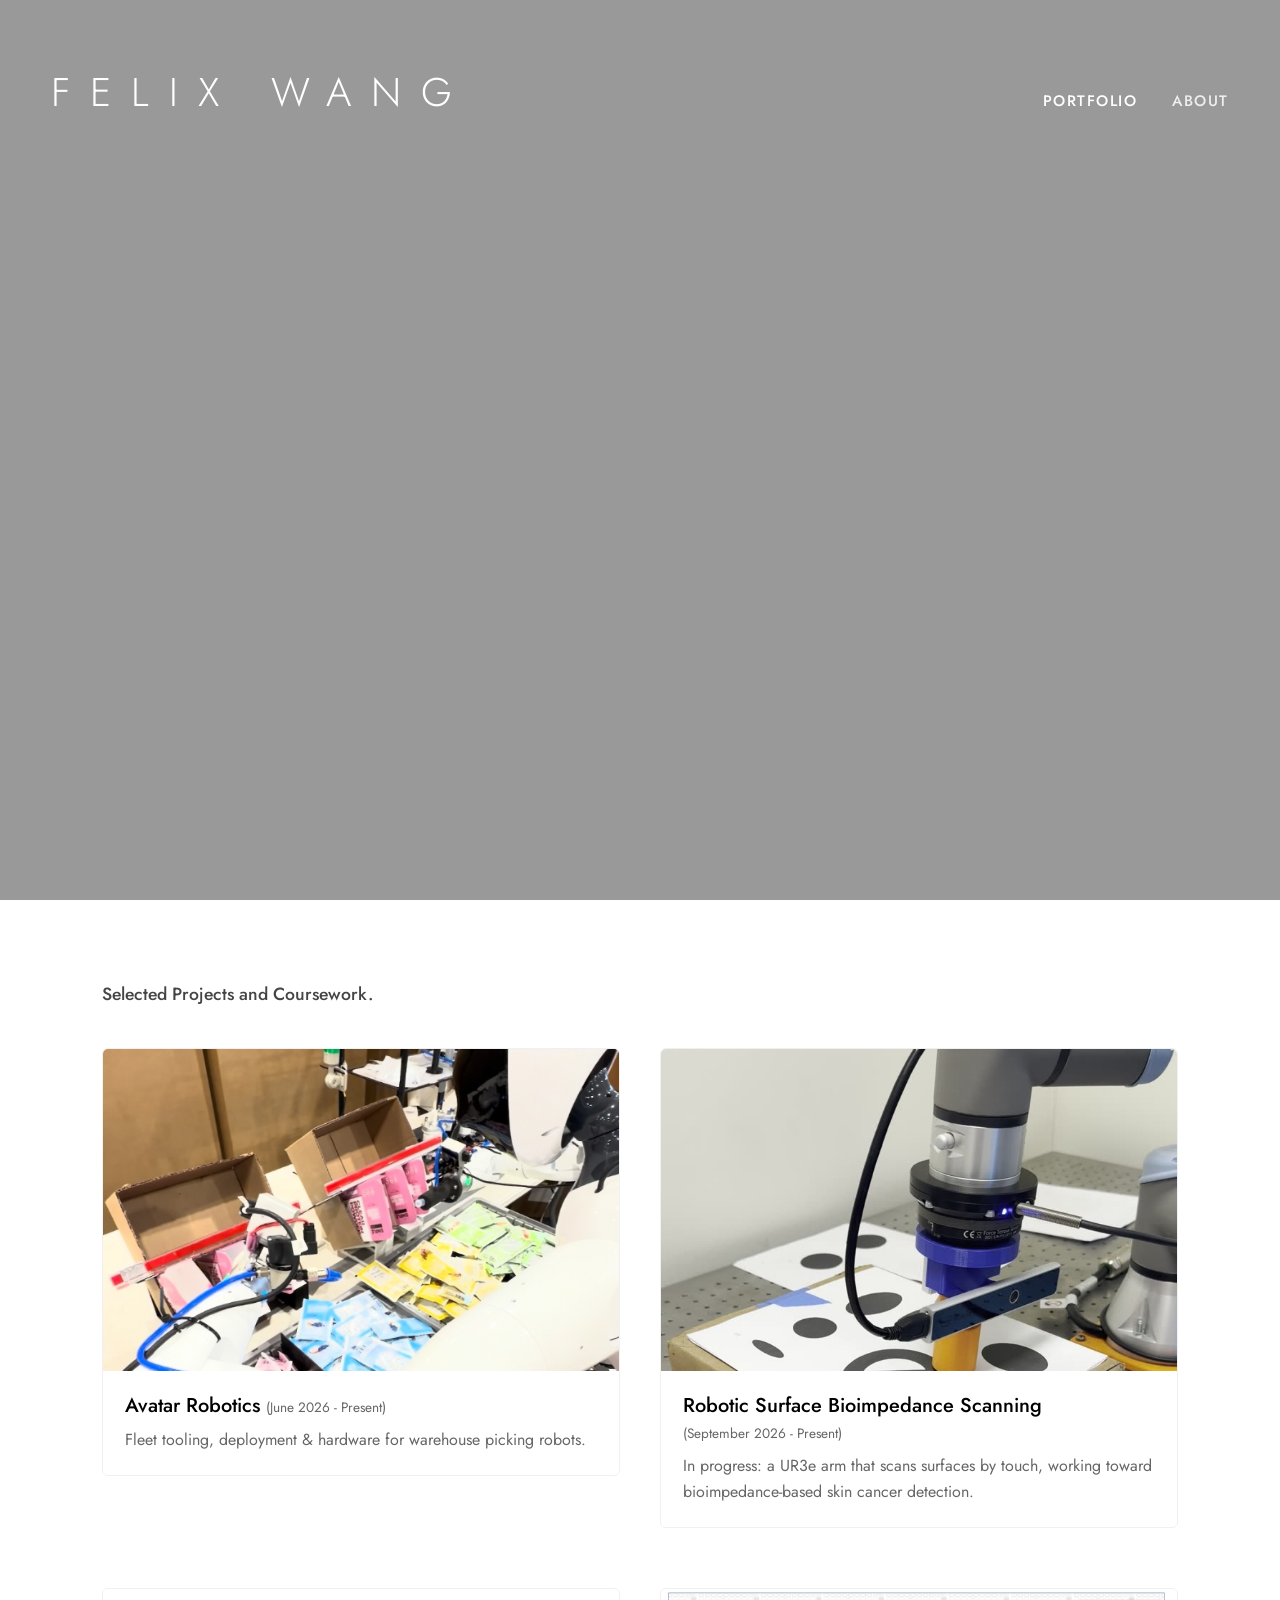
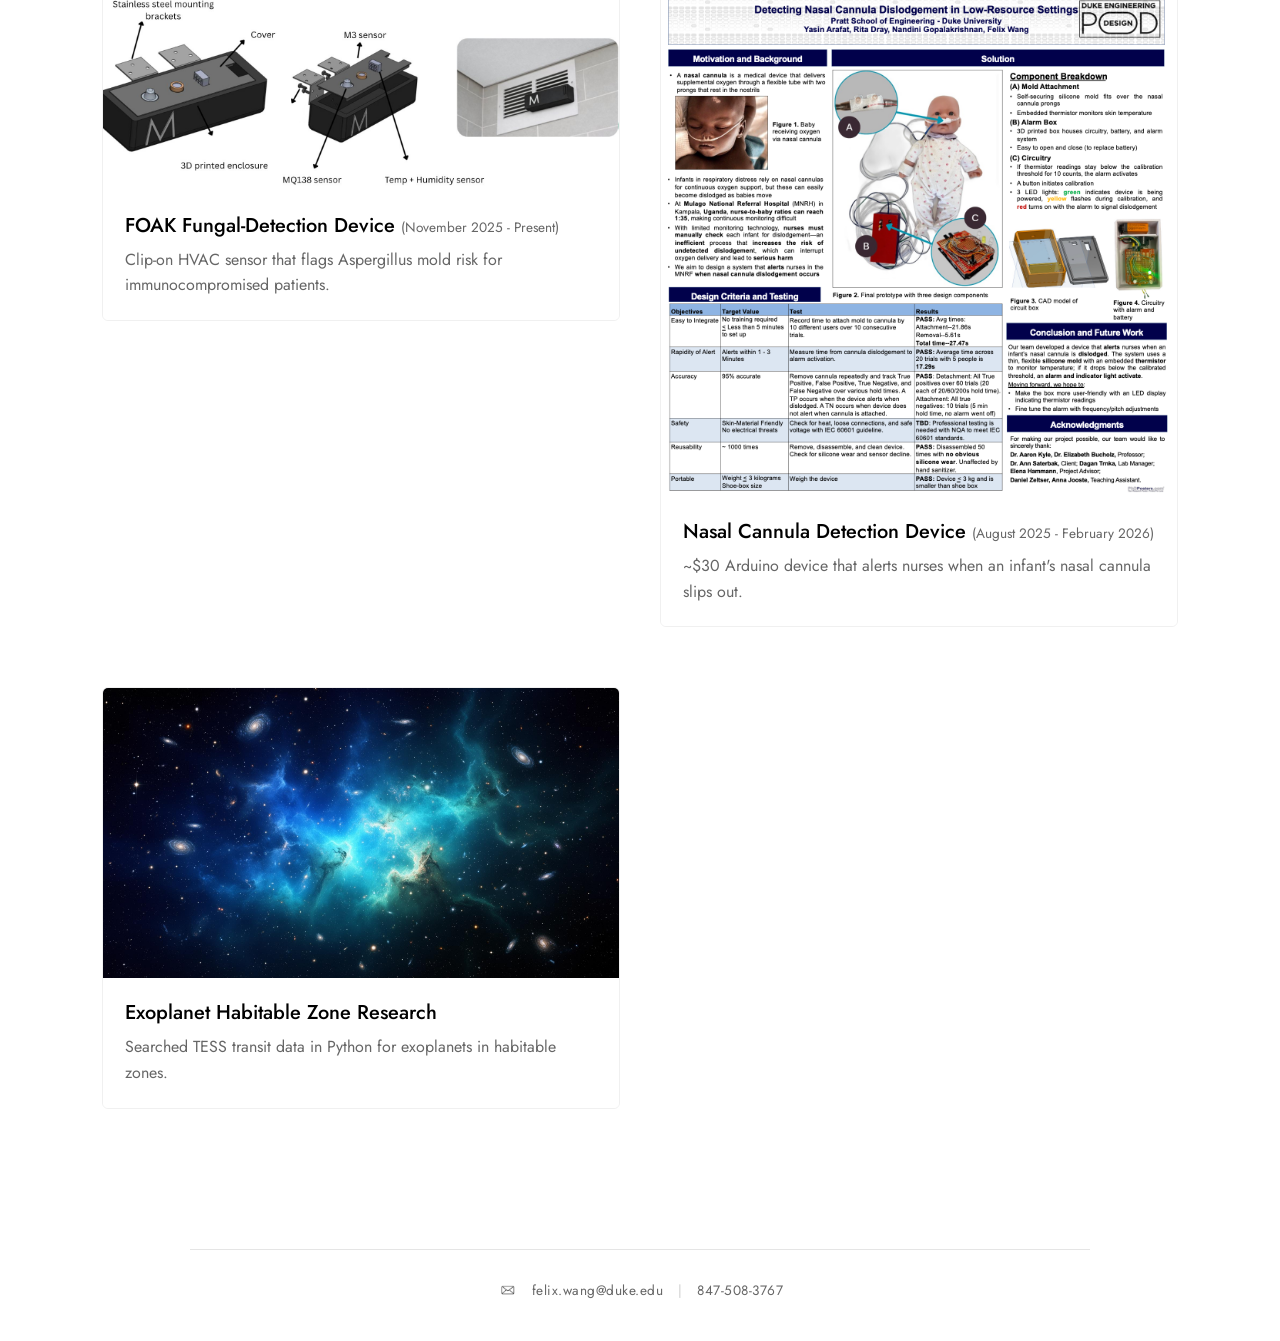
==== commit 0756dba7: "content: note bioimpedance project is in progress, aimed at skin cancer detection Co-Authored-By: Cl" ====
--- a/classic.html
+++ b/classic.html
@@ -60,7 +60,7 @@
                         </div>
                         <div class="project-info">
                             <h3>Robotic Surface Bioimpedance Scanning <span style="font-size: 0.85rem; font-weight: 400; color: #666; white-space: nowrap;">(September 2026 - Present)</span></h3>
-                            <p>UR3e arm that scans surfaces by touch along ergodic coverage paths under force control.</p>
+                            <p>In progress: a UR3e arm that scans surfaces by touch, working toward bioimpedance-based skin cancer detection.</p>
                         </div>
                     </a>
                 </div>
@@ -246,6 +246,8 @@
 
                 <p class="ar-summary">Teaching a UR3e arm to scan a surface by touch. A wrist depth camera maps the surface, then a probe follows ergodic coverage paths while holding a steady contact force, laying the groundwork for bioimpedance scanning.</p>
 
+                <p class="bz-status"><strong>In progress.</strong> The long-term goal is to use bioimpedance measurements from these scans to help detect skin cancer. Current work focuses on accurate, repeatable contact: calibration, force control, and path tracing.</p>
+
                 <div class="ar-tags">
                     <span>Python</span>
                     <span>UR3e / ur_rtde</span>
--- a/style.css
+++ b/style.css
@@ -569,3 +569,12 @@
         aspect-ratio: 4 / 3;
     }
 }
+
+.bz-status {
+    font-size: 0.95rem;
+    line-height: 1.6;
+    padding: 12px 16px;
+    border-left: 3px solid #000;
+    background: #f6f6f4;
+    margin-bottom: 25px;
+}
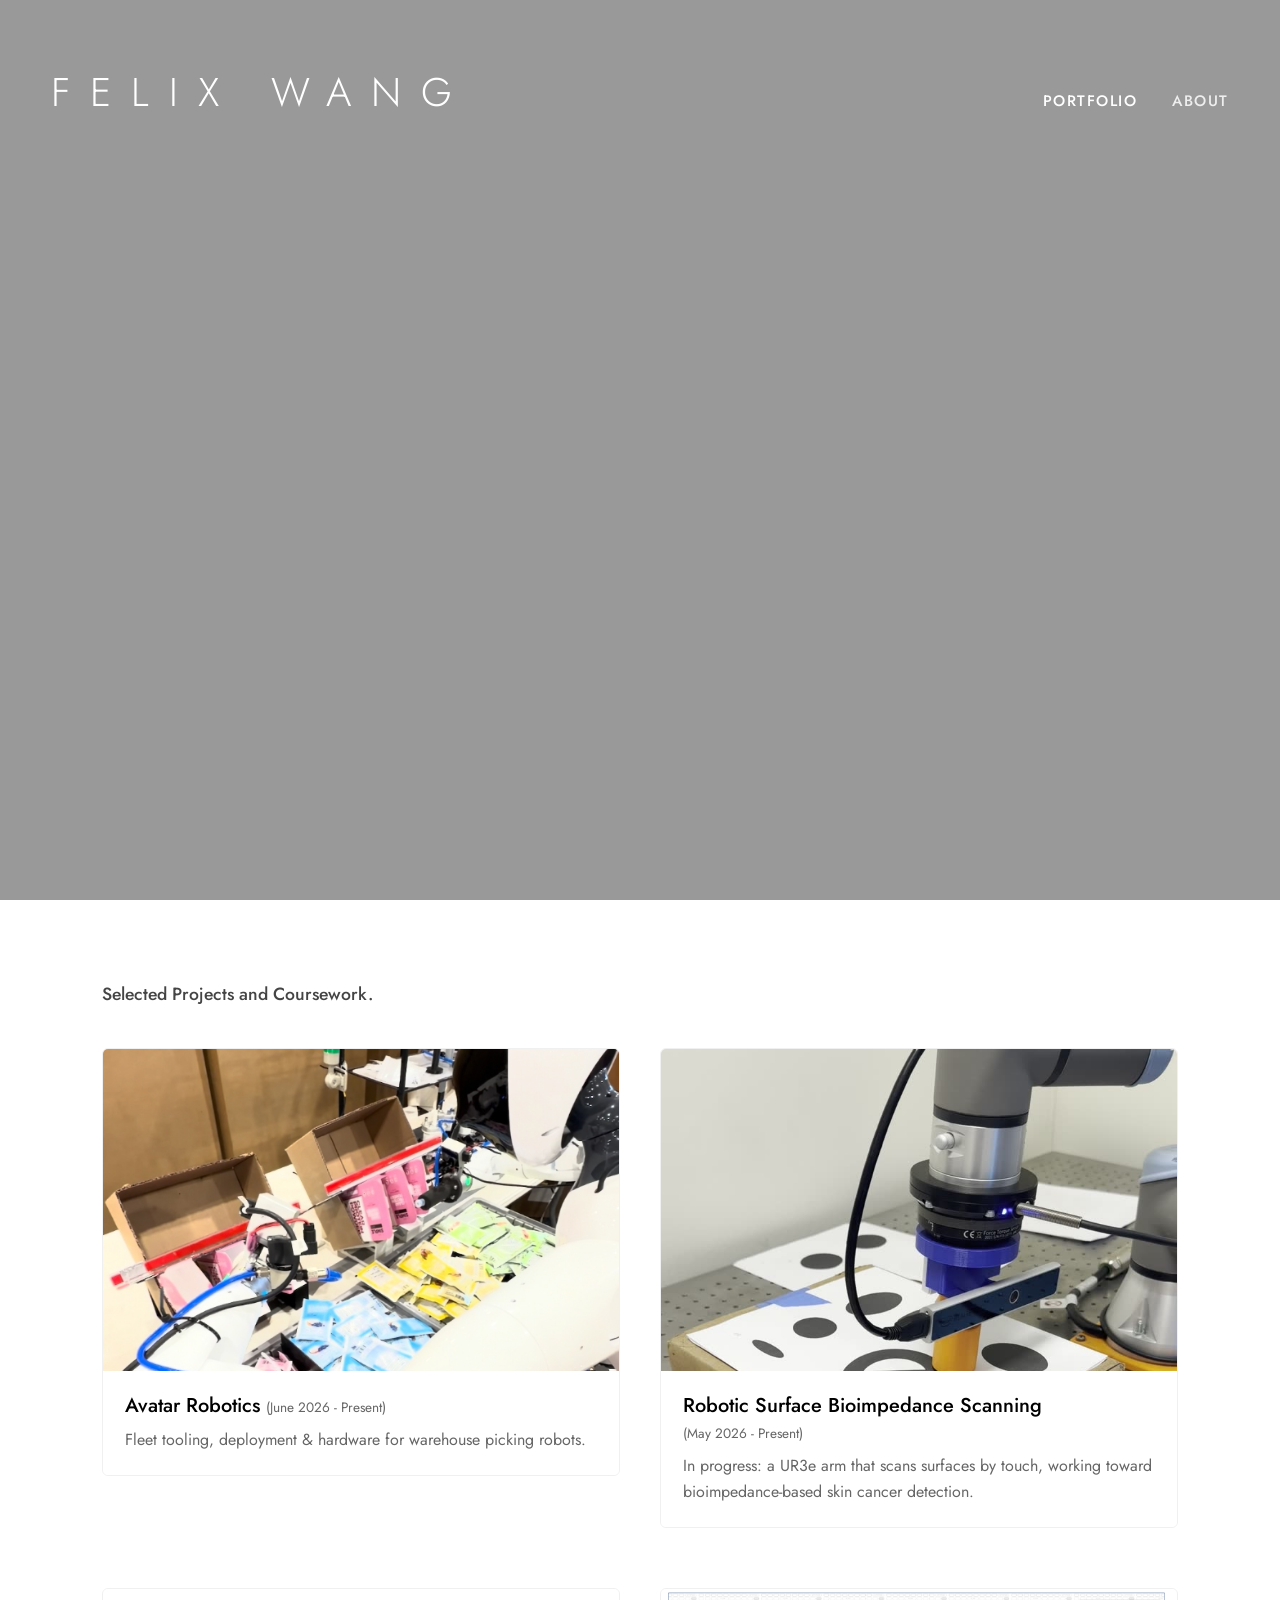
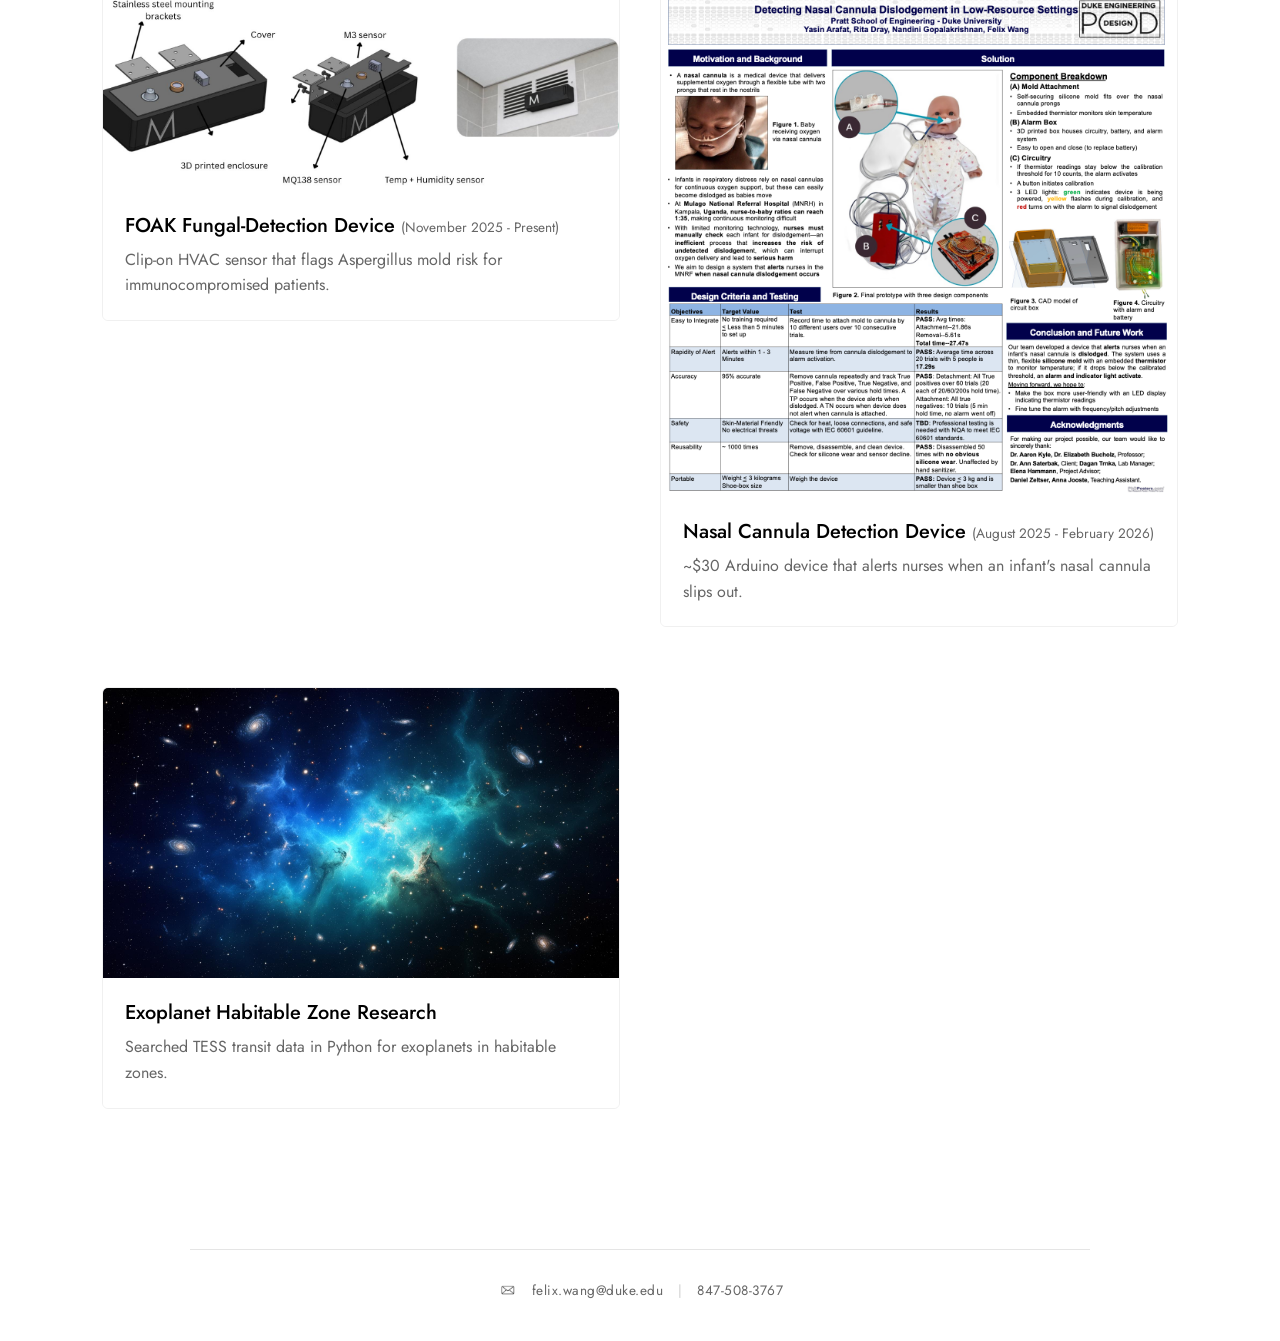
==== commit 35d07e8a: "content: bioimpedance project is in the Dynamical Systems Lab, since May 2026 Co-Authored-By: Claude" ====
--- a/classic.html
+++ b/classic.html
@@ -59,7 +59,7 @@
                             <img loading="lazy" src="bz-trace-poster.jpg" alt="Robot arm tracing a path on a box lid" style="width: 100%; height: 100%; object-fit: cover; object-position: center 40%;">
                         </div>
                         <div class="project-info">
-                            <h3>Robotic Surface Bioimpedance Scanning <span style="font-size: 0.85rem; font-weight: 400; color: #666; white-space: nowrap;">(September 2026 - Present)</span></h3>
+                            <h3>Robotic Surface Bioimpedance Scanning <span style="font-size: 0.85rem; font-weight: 400; color: #666; white-space: nowrap;">(May 2026 - Present)</span></h3>
                             <p>In progress: a UR3e arm that scans surfaces by touch, working toward bioimpedance-based skin cancer detection.</p>
                         </div>
                     </a>
@@ -242,7 +242,7 @@
                     Back to Projects</a>
                 <h2 style="font-size: 1.8rem; margin-bottom: 5px;">Robotic Surface Bioimpedance Scanning with Ergodic Control</h2>
                 <span
-                    style="color: var(--nav-color); font-size: 0.95rem; display: block; margin-bottom: 25px;">Robotics Research &middot; Duke University &middot; Sep 2026 &ndash; Present</span>
+                    style="color: var(--nav-color); font-size: 0.95rem; display: block; margin-bottom: 25px;">Dynamical Systems Lab &middot; Duke University &middot; May 2026 &ndash; Present</span>
 
                 <p class="ar-summary">Teaching a UR3e arm to scan a surface by touch. A wrist depth camera maps the surface, then a probe follows ergodic coverage paths while holding a steady contact force, laying the groundwork for bioimpedance scanning.</p>
 
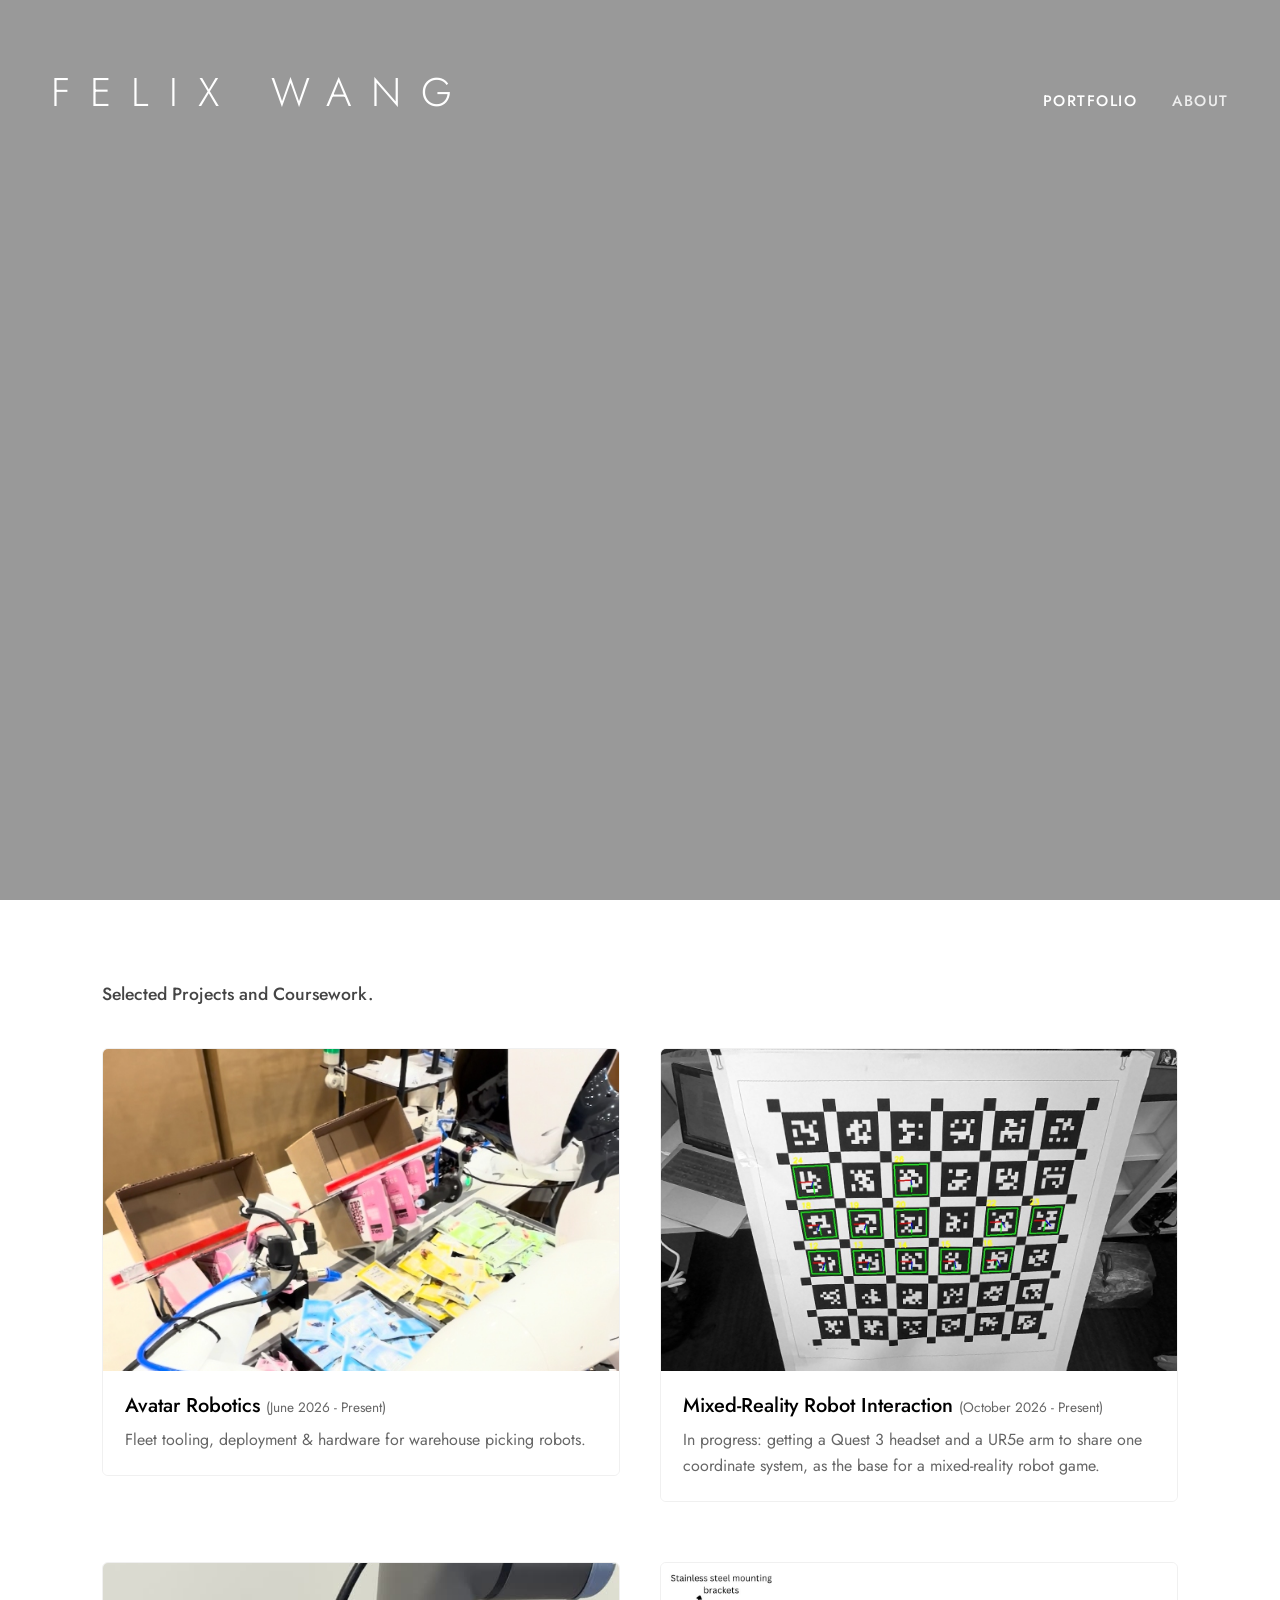
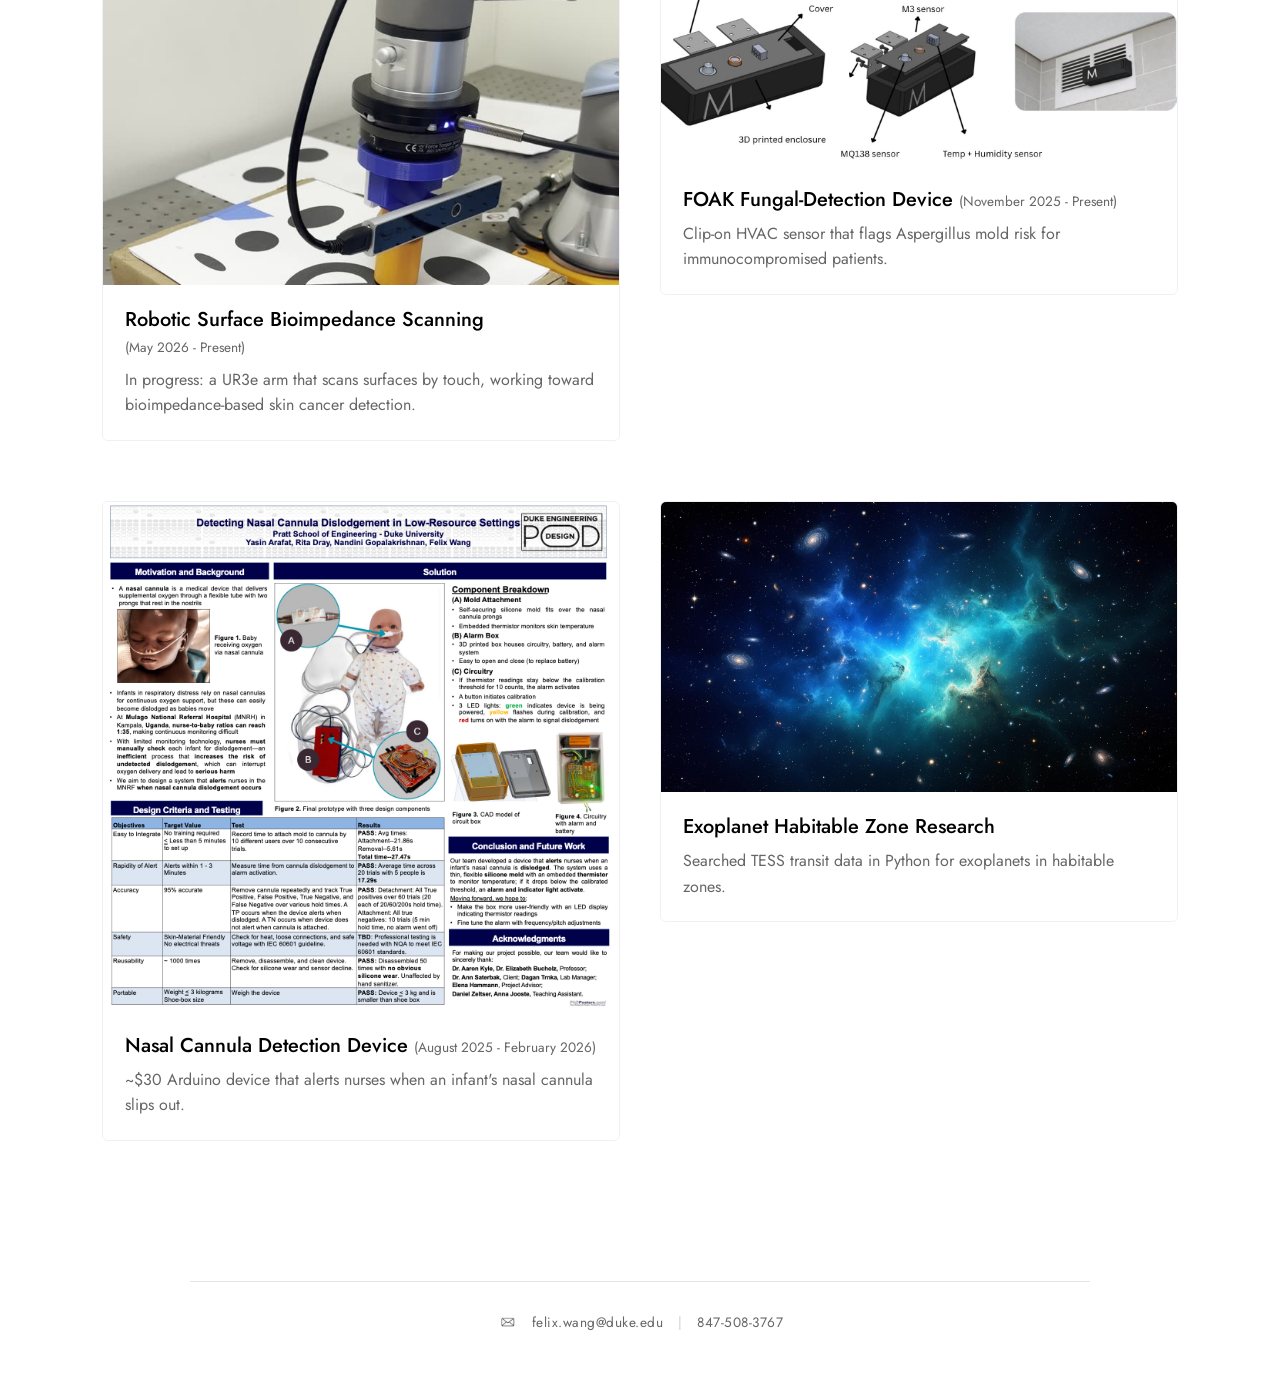
==== commit cba6f24e: "feat: add the mixed-reality robot interaction project (Quest 3 + UR5e, I3T Lab) New Portfolio card a" ====
--- a/classic.html
+++ b/classic.html
@@ -51,6 +51,19 @@
                         </div>
                     </a>
                 </div>
+                <!-- Project (Mixed-Reality Robot Interaction) -->
+                <div class="grid-item project-card">
+                    <a href="#" class="project-link" data-target="project-hri"
+                        style="text-decoration: none; color: inherit; display: block;">
+                        <div style="overflow: hidden; aspect-ratio: 16/10;">
+                            <img loading="lazy" src="hri-detections.jpg" alt="Quest 3 headset camera view of a board of printed tags, each detected tag outlined in green" style="width: 100%; height: 100%; object-fit: cover; object-position: center 55%;">
+                        </div>
+                        <div class="project-info">
+                            <h3>Mixed-Reality Robot Interaction <span style="font-size: 0.85rem; font-weight: 400; color: #666; white-space: nowrap;">(October 2026 - Present)</span></h3>
+                            <p>In progress: getting a Quest 3 headset and a UR5e arm to share one coordinate system, as the base for a mixed-reality robot game.</p>
+                        </div>
+                    </a>
+                </div>
                 <!-- Project (Bioimpedance Scanning) -->
                 <div class="grid-item project-card">
                     <a href="#" class="project-link" data-target="project-bioimpedance"
@@ -234,6 +247,194 @@
             </div>
         </section>
 
+        <!-- Project Detail: Mixed-Reality Robot Interaction (I3T Lab) -->
+        <section id="project-hri" class="tab-section">
+            <div class="about-container" style="max-width: 900px;">
+                <a href="#" class="project-link" data-target="portfolio"
+                    style="display: inline-block; margin-bottom: 30px; text-decoration: none; color: #000; font-weight: 500; border: 1px solid #000; padding: 8px 16px; border-radius: 4px; font-size: 0.9rem;">&larr;
+                    Back to Projects</a>
+                <h2 style="font-size: 1.8rem; margin-bottom: 5px;">Mixed-Reality Human&ndash;Robot Interaction: Quest 3 + UR5e</h2>
+                <span
+                    style="color: var(--nav-color); font-size: 0.95rem; display: block; margin-bottom: 25px;">I&sup3;T Lab &middot; Duke University &middot; October 2026 &ndash; Present</span>
+
+                <p class="ar-summary">I'm building the base layer for a mixed-reality game you play with a real robot arm (a UR5e). You wear a Meta Quest 3, see the real room through its cameras, and the game draws virtual things on top of the robot. That only works if the headset and the robot agree on where everything is, to about a centimeter. Getting them to agree is my part.</p>
+
+                <p class="bz-status"><strong>Still a work in progress.</strong> The headset half works on a real Quest 3: it finds the robot's coordinate system from printed tags (4.8 mm fit error) and streams the headset and both controllers into ROS at about 30 Hz. The robot in those tests was a simulated one. Running it on the real UR5e is next.</p>
+
+                <div class="ar-tags">
+                    <span>ROS 2 Humble</span>
+                    <span>Python</span>
+                    <span>Unity / C#</span>
+                    <span>Meta Quest 3</span>
+                    <span>UR5e robot arm</span>
+                    <span>OpenCV</span>
+                    <span>ArUco / AprilTag</span>
+                    <span>Hand-eye calibration</span>
+                    <span>TF transforms</span>
+                    <span>RealSense</span>
+                    <span>YOLO</span>
+                    <span>Docker</span>
+                    <span>Unit testing</span>
+                </div>
+
+                <a class="ar-cta" href="https://github.com/FelixW1020/UR5-arm" target="_blank" rel="noopener">Code and setup docs on GitHub &rarr;</a>
+
+                <a href="hri-detections.jpg" target="_blank" rel="noopener"><img class="ar-media" loading="lazy" src="hri-detections.jpg" alt="A frame from the Quest 3's passthrough camera showing a board of AprilTags. Twelve tags are outlined in green with their ID numbers and small 3D axes drawn on them."></a>
+                <p class="bz-caption">What the headset's camera sees, streamed live to my laptop. My detector found 12 tags in this frame and worked out where each one is in 3D (the little red, green and blue axes). Click for full size.</p>
+
+                <h3 class="ar-section-title">The Problem: Every Device Has Its Own Coordinates</h3>
+                <div class="ar-grid">
+                    <div class="ar-card ar-wide">
+                        <figure class="bz-fig bz-scroll"><svg class="bz-diagram" viewBox="0 0 860 192" role="img" aria-label="Three links tie the devices together. Link 1, hand-eye calibration, connects the RealSense cameras to the UR5e base. Link 2, the tag map, connects printed tags to the base. Link 3, registration, connects the Quest 3 to the tags. Links 1 and 2 are written and unit tested but not yet run on the real arm; link 3 has run on a real Quest 3 at 4.8 mm RMS."><rect x="1" y="62" width="130" height="74" fill="#ffffff" rx="8" stroke="#d6d4cc" stroke-width="1.2"/><text x="66.0" y="86" font-size="13" fill="#222222" text-anchor="middle" font-weight="500">RealSense cameras</text><text x="66.0" y="102" font-size="12" fill="#52514e" text-anchor="middle">one on the wrist,</text><text x="66.0" y="117" font-size="12" fill="#52514e" text-anchor="middle">one over the table</text><rect x="244" y="62" width="130" height="74" fill="#ffffff" rx="8" stroke="#d6d4cc" stroke-width="1.2"/><text x="309.0" y="86" font-size="13" fill="#222222" text-anchor="middle" font-weight="500">UR5e base</text><text x="309.0" y="102" font-size="12" fill="#52514e" text-anchor="middle">base_link: the frame</text><text x="309.0" y="117" font-size="12" fill="#52514e" text-anchor="middle">everything ends up in</text><rect x="487" y="62" width="130" height="74" fill="#ffffff" rx="8" stroke="#d6d4cc" stroke-width="1.2"/><text x="552.0" y="86" font-size="13" fill="#222222" text-anchor="middle" font-weight="500">Printed tags</text><text x="552.0" y="102" font-size="12" fill="#52514e" text-anchor="middle">ArUco / AprilTag,</text><text x="552.0" y="117" font-size="12" fill="#52514e" text-anchor="middle">taped to the table</text><rect x="729" y="62" width="130" height="74" fill="#ffffff" rx="8" stroke="#d6d4cc" stroke-width="1.2"/><text x="794.0" y="86" font-size="13" fill="#222222" text-anchor="middle" font-weight="500">Quest 3</text><text x="794.0" y="102" font-size="12" fill="#52514e" text-anchor="middle">its own world frame,</text><text x="794.0" y="117" font-size="12" fill="#52514e" text-anchor="middle">vr_world</text><path d="M135.5 99 L239.5 99" stroke="#52514e" stroke-width="1.5" stroke-linecap="round" fill="none" stroke-dasharray="5 4"/><circle cx="187.5" cy="99" r="11" fill="#ffffff" stroke="#898781" stroke-width="1.2"/><text x="187.5" y="103" font-size="12" fill="#222222" text-anchor="middle" font-weight="500">1</text><text x="187.5" y="30" font-size="12" fill="#222222" text-anchor="middle" font-weight="500">hand-eye calibration</text><text x="187.5" y="46" font-size="11" fill="#898781" text-anchor="middle">done once</text><text x="187.5" y="166" font-size="11" fill="#52514e" text-anchor="middle">written and unit tested,</text><text x="187.5" y="181" font-size="11" fill="#52514e" text-anchor="middle">not run on the real arm yet</text><path d="M378.5 99 L482.5 99" stroke="#52514e" stroke-width="1.5" stroke-linecap="round" fill="none" stroke-dasharray="5 4"/><circle cx="430.5" cy="99" r="11" fill="#ffffff" stroke="#898781" stroke-width="1.2"/><text x="430.5" y="103" font-size="12" fill="#222222" text-anchor="middle" font-weight="500">2</text><text x="430.5" y="30" font-size="12" fill="#222222" text-anchor="middle" font-weight="500">tag map</text><text x="430.5" y="46" font-size="11" fill="#898781" text-anchor="middle">once, or when a tag moves</text><text x="430.5" y="166" font-size="11" fill="#52514e" text-anchor="middle">written and unit tested,</text><text x="430.5" y="181" font-size="11" fill="#52514e" text-anchor="middle">hand-measured map used so far</text><path d="M621 99 L725 99" stroke="#52514e" stroke-width="1.5" stroke-linecap="round" fill="none"/><circle cx="673" cy="99" r="11" fill="#ffffff" stroke="#222222" stroke-width="1.2"/><text x="673" y="103" font-size="12" fill="#222222" text-anchor="middle" font-weight="500">3</text><text x="673" y="30" font-size="12" fill="#222222" text-anchor="middle" font-weight="500">registration</text><text x="673" y="46" font-size="11" fill="#898781" text-anchor="middle">every session, a few seconds</text><text x="673" y="166" font-size="11" fill="#52514e" text-anchor="middle">run on a real Quest 3:</text><text x="673" y="181" font-size="11" fill="#52514e" text-anchor="middle">4.8 mm RMS over 6 tags</text></svg></figure>
+                        <p class="bz-caption">Three links chain everything back to the robot's base. Dashed means the code is written and tested in simulation but hasn't run on the real hardware yet.</p>
+                        <h4>Three links, one shared frame</h4>
+                        <p>The robot measures everything from the center of its base. The Quest measures from wherever it decided the floor's origin is when the app started. The cameras measure from their own lenses. So the same cup has three different sets of coordinates, and none of the devices knows how to convert between them.</p>
+                        <p>Printed tags are what connect them. They're square barcodes (ArUco or AprilTag) that a camera can locate really precisely. If the robot's side knows where a tag is, and the headset looks at that same tag, then the tag's position is known in both systems and you can solve for the conversion.</p>
+                        <ol class="bz-steps">
+                            <li><b>Hand-eye calibration.</b> Figures out where each RealSense camera sits relative to the robot. You move the arm through 15&ndash;20 poses while a camera looks at a checkerboard-style board, then solve. Done once.</li>
+                            <li><b>Tag map.</b> The calibrated cameras find the tags on the table and save where each one is relative to the robot's base. If there are no cameras, you can measure a tag by hand and type it in, which is what I've done so far.</li>
+                            <li><b>Registration.</b> The person in the headset looks at a tag for about 2 seconds and presses A. That takes a few seconds and happens every time the game starts.</li>
+                        </ol>
+                        <p>After that, ROS chains the links together on its own. Any piece of robot code can ask "where is the right controller, in robot coordinates?" and get an answer.</p>
+                        <span class="ar-skill">Coordinate frames &middot; Calibration &middot; System design</span>
+                    </div>
+                </div>
+
+                <h3 class="ar-section-title">How the Headset Finds the Robot</h3>
+                <div class="ar-grid">
+                    <div class="ar-card ar-wide">
+                        <figure class="bz-fig bz-scroll"><svg class="bz-diagram" viewBox="0 0 860 238" role="img" aria-label="What travels between the Quest app and the ROS PC: camera frames at 3 Hz go to the tag detector and solver, the headset and both controllers go at 30 Hz to quest_bridge which republishes them in base_link, and the robot base pose comes back so game objects line up with the real robot."><rect x="1" y="1" width="270" height="236" fill="#f6f6f4" rx="8" stroke="#d6d4cc" stroke-width="1.2"/><text x="136" y="24" font-size="13" fill="#222222" text-anchor="middle" font-weight="500">Quest 3 app (Unity, C#)</text><rect x="589" y="1" width="270" height="236" fill="#f6f6f4" rx="8" stroke="#d6d4cc" stroke-width="1.2"/><text x="724" y="24" font-size="13" fill="#222222" text-anchor="middle" font-weight="500">ROS 2 PC (Python)</text><rect x="13" y="40" width="246" height="54" fill="#ffffff" rx="8" stroke="#d6d4cc" stroke-width="1.2"/><text x="136" y="62" font-size="13" fill="#222222" text-anchor="middle" font-weight="500">Passthrough camera</text><text x="136" y="79" font-size="11.5" fill="#52514e" text-anchor="middle">streams what the headset sees</text><rect x="601" y="40" width="246" height="54" fill="#ffffff" rx="8" stroke="#d6d4cc" stroke-width="1.2"/><text x="724" y="62" font-size="13" fill="#222222" text-anchor="middle" font-weight="500">Tag detector + solver</text><text x="724" y="79" font-size="11.5" fill="#52514e" text-anchor="middle">finds the tags, solves base_link → vr_world</text><path d="M279 71 L581 71" stroke="#52514e" stroke-width="1.5" stroke-linecap="round" fill="none"/><path d="M573.8 67.5 L581.0 71.0 L573.8 74.5" stroke="#52514e" stroke-width="1.5" stroke-linecap="round" stroke-linejoin="round" fill="none"/><text x="430" y="62" font-size="11.5" fill="#52514e" text-anchor="middle">camera frames, 3 Hz</text><rect x="13" y="106" width="246" height="54" fill="#ffffff" rx="8" stroke="#d6d4cc" stroke-width="1.2"/><text x="136" y="128" font-size="13" fill="#222222" text-anchor="middle" font-weight="500">Head + controller tracking</text><text x="136" y="145" font-size="11.5" fill="#52514e" text-anchor="middle">poses, triggers, sticks, buttons</text><rect x="601" y="106" width="246" height="54" fill="#ffffff" rx="8" stroke="#d6d4cc" stroke-width="1.2"/><text x="724" y="128" font-size="13" fill="#222222" text-anchor="middle" font-weight="500">quest_bridge</text><text x="724" y="145" font-size="11.5" fill="#52514e" text-anchor="middle">republishes them in base_link</text><path d="M279 137 L581 137" stroke="#52514e" stroke-width="1.5" stroke-linecap="round" fill="none"/><path d="M573.8 133.5 L581.0 137.0 L573.8 140.5" stroke="#52514e" stroke-width="1.5" stroke-linecap="round" stroke-linejoin="round" fill="none"/><text x="430" y="128" font-size="11.5" fill="#52514e" text-anchor="middle">headset + both controllers, 30 Hz</text><rect x="13" y="172" width="246" height="54" fill="#ffffff" rx="8" stroke="#d6d4cc" stroke-width="1.2"/><text x="136" y="194" font-size="13" fill="#222222" text-anchor="middle" font-weight="500">RobotBase object</text><text x="136" y="211" font-size="11.5" fill="#52514e" text-anchor="middle">game objects parented here</text><rect x="601" y="172" width="246" height="54" fill="#ffffff" rx="8" stroke="#d6d4cc" stroke-width="1.2"/><text x="724" y="194" font-size="13" fill="#222222" text-anchor="middle" font-weight="500">Registration result</text><text x="724" y="211" font-size="11.5" fill="#52514e" text-anchor="middle">where the robot is in vr_world</text><path d="M581 203 L279 203" stroke="#52514e" stroke-width="1.5" stroke-linecap="round" fill="none"/><path d="M286.2 206.5 L279.0 203.0 L286.2 199.5" stroke="#52514e" stroke-width="1.5" stroke-linecap="round" stroke-linejoin="round" fill="none"/><text x="430" y="194" font-size="11.5" fill="#52514e" text-anchor="middle">robot base pose</text></svg></figure>
+                        <h4>What goes back and forth</h4>
+                        <p>There are two programs. One is a Unity app on the headset, and the other is a set of ROS 2 nodes on a PC next to the robot. The headset sends its camera frames only while it's calibrating (3 per second is plenty), and sends the head and controller poses all the time. The PC does the actual math and sends back where the robot is. In the game, anything parented under one "RobotBase" object then lines up with the real robot.</p>
+                        <p>I kept the heavy lifting on the PC on purpose. The Unity side is ten small C# scripts, so the person building the game can drop them in without having to understand the calibration.</p>
+                        <span class="ar-skill">ROS 2 &middot; Unity / C# &middot; Networking</span>
+                    </div>
+                    <div class="ar-card">
+                        <img loading="lazy" src="hri-headset-view.jpg" alt="View from inside the Quest 3: the real room in color passthrough, a large printed board of tags, and a line of white status text floating in the middle" style="height: 300px; object-position: center;">
+                        <h4>Inside the headset</h4>
+                        <p>This is what you see wearing it: the real room, plus a status line from my test app. It tells you how many frames it has sent and what to do (look at a tag from 0.4&ndash;1.2 m, hold still about 2 s, press A). The "No reply" line here is expected. This particular run used a stand-in that receives frames but doesn't answer.</p>
+                        <span class="ar-skill">Passthrough Camera API &middot; Quest 3</span>
+                    </div>
+                    <div class="ar-card">
+                        <img loading="lazy" src="hri-squares.jpg" alt="Close-up through the headset after calibrating: solid magenta squares drawn over the top row of printed tags, slightly offset from them" style="height: 300px; object-position: center;">
+                        <h4>Checking it with your own eyes</h4>
+                        <p>After calibrating, the app draws a square where it thinks each tag is. If the squares sit on the printed tags, the calibration is good. They're magenta because I forgot to give them a material and Unity draws missing shaders in magenta. A later build uses see-through green. They overlap the tags by about 80%, so roughly 1&ndash;2 cm off (more on that below).</p>
+                        <span class="ar-skill">Visual verification &middot; Debugging</span>
+                    </div>
+                    <div class="ar-card ar-wide">
+                        <div class="bz-split">
+                            <figure class="bz-fig"><svg class="bz-diagram" viewBox="0 0 440 310" role="img" aria-label="The TF tree from the test: base_link has two branches. One goes through the arm links to tool0. The other is vr_world, set by the registration, which carries quest_head, quest_left_controller and quest_right_controller at 30 Hz."><rect x="176.6" y="11" width="86.8" height="30" fill="#ffffff" rx="8" stroke="#d6d4cc" stroke-width="1.2"/><text x="220" y="30.5" font-size="12" fill="#222222" text-anchor="middle" font-weight="500">base_link</text><path d="M180 41 L96 85" stroke="#52514e" stroke-width="1.5" stroke-linecap="round" fill="none"/><path d="M240 41 L256 85" stroke="#52514e" stroke-width="1.5" stroke-linecap="round" fill="none"/><rect x="2.0" y="85" width="188" height="30" fill="#ffffff" rx="8" stroke="#d6d4cc" stroke-width="1.2"/><text x="96" y="104.5" font-size="12" fill="#222222" text-anchor="middle">shoulder_link → … → wrist_3_link</text><path d="M96 115 L96 159" stroke="#52514e" stroke-width="1.5" stroke-linecap="round" fill="none"/><rect x="67.0" y="159" width="58.0" height="30" fill="#ffffff" rx="8" stroke="#d6d4cc" stroke-width="1.2"/><text x="96" y="178.5" font-size="12" fill="#222222" text-anchor="middle">tool0</text><text x="96" y="206" font-size="11" fill="#898781" text-anchor="middle">the robot’s own joints</text><text x="96" y="220" font-size="11" fill="#898781" text-anchor="middle">(UR driver, or my simulator)</text><rect x="220.2" y="85" width="79.6" height="30" fill="#ffffff" rx="8" stroke="#d6d4cc" stroke-width="1.2"/><text x="260" y="104.5" font-size="12" fill="#222222" text-anchor="middle" font-weight="500">vr_world</text><text x="262" y="66" font-size="11" fill="#898781">the registration (what I solve for)</text><path d="M318 115 L318 266 M318 174 L300 174" stroke="#52514e" stroke-width="0" fill="none"/><path d="M232 115 L232 266 L246 266 M232 174 L246 174 M232 220 L246 220" stroke="#52514e" stroke-width="1.5" stroke-linecap="round" stroke-linejoin="round" fill="none"/><rect x="246" y="159" width="180" height="30" fill="#ffffff" rx="8" stroke="#d6d4cc" stroke-width="1.2"/><text x="336" y="178.5" font-size="12" fill="#222222" text-anchor="middle">quest_head</text><rect x="246" y="205" width="180" height="30" fill="#ffffff" rx="8" stroke="#d6d4cc" stroke-width="1.2"/><text x="336" y="224.5" font-size="12" fill="#222222" text-anchor="middle">quest_left_controller</text><rect x="246" y="251" width="180" height="30" fill="#ffffff" rx="8" stroke="#d6d4cc" stroke-width="1.2"/><text x="336" y="270.5" font-size="12" fill="#222222" text-anchor="middle">quest_right_controller</text><text x="336" y="298" font-size="11" fill="#898781" text-anchor="middle">streamed from the headset at 30 Hz</text></svg><figcaption>The transform tree from the real headset test, simplified. The robot and the headset hang off the same root, so they're one coordinate system.</figcaption></figure>
+                            <div>
+                                <h4>The math behind "look at a tag, press A"</h4>
+                                <ol class="bz-steps">
+                                    <li><b>Find the tag in the image.</b> OpenCV detects the tag's four corners. Since I know the tag's printed size and the camera's lens numbers, that gives the tag's position and tilt relative to the camera.</li>
+                                    <li><b>Move it into the headset's world.</b> Every frame comes with where the camera was when it was taken, so each sighting becomes a tag pose in the headset's world. Sightings over about 2 s get averaged, and how much they disagree (the "spread") tells you if the head moved.</li>
+                                    <li><b>Line the two worlds up.</b> Now each tag has a pose in the headset's world and one in the robot's. I solve for the single rotation and shift that puts them on top of each other (a weighted Procrustes fit).</li>
+                                    <li><b>Only solve for heading.</b> The robot sits on a level table and the Quest already knows which way is down from its IMU. So I only fit the turn about the vertical axis plus the shift. That's 4 unknowns instead of 6, and it holds up much better against centimeter-level noise.</li>
+                                </ol>
+                                <p>Because a tag you <i>see</i> also gives you its orientation, one tag is technically enough. But then the robot's heading depends on how straight that one tag was taped down. Being 1&deg; off moves things about 2 cm at 1 m away. With 2&ndash;4 tags spread out, the tag positions set the heading and the result can check itself.</p>
+                            </div>
+                        </div>
+                        <span class="ar-skill">Computer vision &middot; Pose estimation &middot; Linear algebra</span>
+                    </div>
+                </div>
+
+                <h3 class="ar-section-title">First Run on a Real Quest 3</h3>
+                <div class="ar-grid">
+                    <div class="ar-card ar-wide">
+                        <figure class="bz-fig bz-scroll"><svg class="bz-chart" viewBox="0 0 860 470" role="img" aria-label="Both Quest controllers in robot coordinates during a 75 second recording. Left: seen from above, the left controller stays on the left and the right on the right, and both end up held on tags of the top row, 45 cm apart and 17 cm short of the board. Right: height over time, both rise together by about half a metre and then sit at the height of the tag row, 1.04 m."><path d="M250 12 L272 12" stroke="#2a78d6" stroke-width="2" stroke-linecap="round"/><text x="278" y="16" font-size="12" fill="#52514e">left controller</text><path d="M380 12 L402 12" stroke="#eb6834" stroke-width="2" stroke-linecap="round"/><text x="408" y="16" font-size="12" fill="#52514e">right controller</text><rect x="516" y="6" width="12" height="12" fill="#222222" rx="2"/><text x="534" y="16" font-size="12" fill="#52514e">tags in the map</text><text x="0" y="46" font-size="12" fill="#222222" font-weight="500">Seen from above (metres, robot base at 0, 0)</text><path d="M387.5 62 L387.5 432" stroke="#eceae4" stroke-width="1"/><text x="387.5" y="447" font-size="11" fill="#898781" text-anchor="middle">−0.75</text><path d="M330.0 62 L330.0 432" stroke="#eceae4" stroke-width="1"/><text x="330.0" y="447" font-size="11" fill="#898781" text-anchor="middle">−0.50</text><path d="M272.5 62 L272.5 432" stroke="#eceae4" stroke-width="1"/><text x="272.5" y="447" font-size="11" fill="#898781" text-anchor="middle">−0.25</text><path d="M215.0 62 L215.0 432" stroke="#eceae4" stroke-width="1"/><text x="215" y="447" font-size="11" fill="#898781" text-anchor="middle">0</text><path d="M157.5 62 L157.5 432" stroke="#eceae4" stroke-width="1"/><text x="157.5" y="447" font-size="11" fill="#898781" text-anchor="middle">+0.25</text><path d="M100.0 62 L100.0 432" stroke="#eceae4" stroke-width="1"/><text x="100.0" y="447" font-size="11" fill="#898781" text-anchor="middle">+0.50</text><path d="M42.5 62 L42.5 432" stroke="#eceae4" stroke-width="1"/><text x="42.5" y="447" font-size="11" fill="#898781" text-anchor="middle">+0.75</text><path d="M5 375.5 L425 375.5" stroke="#eceae4" stroke-width="1"/><text x="8" y="371.5" font-size="11" fill="#898781">−0.25</text><path d="M5 318.0 L425 318.0" stroke="#eceae4" stroke-width="1"/><text x="8" y="314" font-size="11" fill="#898781">0</text><path d="M5 260.5 L425 260.5" stroke="#eceae4" stroke-width="1"/><text x="8" y="256.5" font-size="11" fill="#898781">+0.25</text><path d="M5 203.0 L425 203.0" stroke="#eceae4" stroke-width="1"/><text x="8" y="199.0" font-size="11" fill="#898781">+0.50</text><path d="M5 145.5 L425 145.5" stroke="#eceae4" stroke-width="1"/><text x="8" y="141.5" font-size="11" fill="#898781">+0.75</text><path d="M5 88.0 L425 88.0" stroke="#eceae4" stroke-width="1"/><text x="8" y="84.0" font-size="11" fill="#898781">+1.00</text><text x="215" y="463" font-size="11" fill="#898781" text-anchor="middle">y: left (+) / right (−) of the robot</text><text x="422" y="158.0" font-size="11" fill="#898781" text-anchor="end">x: toward the board ↑</text><path d="M178.2 382.9 L178.2 382.9 L178.2 382.9 L178.2 382.9 L178.2 382.9 L178.2 382.9 L178.2 382.9 L178.3 382.9 L178.3 382.9 L178.2 382.8 L178.3 382.8 L178.3 382.8 L178.3 382.8 L178.3 382.8 L178.4 382.6 L178.4 383.1 L178.3 383.3 L177.9 382.8 L178.0 383.1 L178.2 383.0 L178.3 383.0 L177.4 384.0 L175.9 385.1 L175.4 385.9 L174.9 386.7 L174.8 387.0 L174.5 387.0 L174.8 387.0 L174.8 387.5 L175.0 387.5 L174.3 387.3 L174.1 387.1 L174.8 386.5 L175.1 386.5 L175.3 386.2 L174.9 387.9 L176.3 389.1 L173.3 389.9 L169.6 389.6 L161.9 386.1 L150.5 379.1 L141.7 374.4 L136.7 370.1 L137.1 367.0 L138.9 366.9 L134.9 364.1 L130.6 362.1 L125.1 361.9 L121.0 361.8 L119.3 363.3 L124.2 365.4 L130.3 367.7 L130.2 370.6 L130.0 370.9 L130.1 371.1 L131.7 371.8 L134.4 372.4 L135.6 371.2 L137.0 370.6 L137.1 370.1 L137.1 369.9 L138.5 369.8 L139.1 370.6 L139.0 371.8 L138.3 372.6 L137.5 372.5 L137.8 373.1 L138.2 373.9 L138.4 374.2 L139.9 375.9 L139.6 375.7 L139.1 374.6 L139.7 374.9 L139.9 374.6 L140.3 374.8 L140.3 374.2 L140.1 372.4 L140.7 373.6 L139.9 373.6 L139.1 372.8 L137.2 369.2 L136.7 368.1 L137.4 369.4 L138.0 367.6 L143.5 363.7 L147.8 361.3 L150.2 359.4 L152.1 356.6 L152.4 350.7 L151.7 345.0 L151.7 340.5 L152.8 335.2 L156.1 334.6 L157.0 333.3 L157.7 330.3 L159.1 329.6 L159.1 328.4 L159.0 326.4 L159.4 325.2 L159.5 323.8 L159.2 322.1 L158.4 319.7 L158.4 318.2 L158.1 317.1 L156.6 315.2 L154.9 312.1 L154.0 310.5 L153.7 310.7 L152.9 310.6 L152.8 310.4 L153.8 310.4 L154.0 310.5 L154.7 310.4 L155.7 310.4 L156.2 310.3 L157.1 310.5 L158.2 310.5 L158.4 310.7 L158.0 309.5 L158.3 308.7 L157.2 307.9 L157.1 307.6 L156.7 307.7 L157.0 308.0 L157.5 308.1 L157.3 308.1 L156.6 307.3 L156.1 306.8 L156.7 306.3 L157.0 305.6 L157.5 305.1 L157.5 304.9 L157.6 305.0 L157.9 305.0 L158.0 305.2 L158.5 305.6 L159.4 305.9 L158.8 305.9 L157.8 305.4 L157.7 305.2 L158.6 305.6 L158.5 305.3 L157.7 304.8 L157.0 303.9 L156.9 302.7 L158.0 302.3 L160.7 302.6 L162.8 302.7 L163.9 302.3 L164.9 301.0 L166.5 298.0 L168.5 292.0 L169.3 283.6 L169.7 275.1 L170.7 263.2 L171.3 253.2 L172.2 245.9 L172.2 240.9 L171.6 237.7 L170.3 233.2 L170.3 229.5 L170.2 226.2 L171.2 223.9 L171.9 221.6 L171.1 218.3 L171.3 217.1 L171.9 216.1 L172.4 216.3 L172.2 216.3 L172.1 216.3 L172.0 216.4 L171.9 216.6 L172.1 216.8 L172.0 216.6 L172.2 216.7 L172.4 217.0 L172.5 217.1 L172.4 217.2 L172.5 217.3 L172.5 217.5 L172.6 217.9 L172.6 218.3 L172.7 218.4 L172.8 218.3 L172.7 218.4 L172.4 218.2 L172.4 218.4 L172.3 218.4 L172.2 218.5 L172.3 218.6 L172.3 218.6 L172.3 218.6 L172.4 218.6 L172.3 218.5 L172.3 218.5 L172.3 218.5 L172.5 218.5 L172.5 218.5 L172.5 218.5 L172.4 218.6 L172.4 218.6 L172.5 218.6 L172.5 218.6 L172.6 218.6 L172.5 218.6 L172.5 218.6 L172.5 218.7 L172.5 218.7 L172.5 218.7 L172.5 218.6 L172.5 218.6 L172.5 218.7 L172.5 218.6 L172.5 218.6 L172.5 218.7 L172.4 218.7 L171.9 219.2 L171.4 219.4 L171.3 220.1 L170.1 220.5 L170.0 220.6 L170.3 220.6 L170.2 220.5 L169.9 220.6 L169.7 220.8 L169.5 220.6 L169.8 220.5 L170.2 220.6 L170.0 220.7 L169.7 220.5 L169.4 220.5 L169.6 220.5 L169.9 220.4 L170.4 220.3 L171.2 220.1 L171.5 219.9 L171.7 219.7 L171.4 219.5 L171.5 219.5 L171.6 219.6 L171.6 219.6 L171.6 219.6 L171.7 219.6 L171.8 219.6 L172.0 219.6 L172.4 219.5 L172.7 219.4 L172.8 219.4 L172.9 219.4 L173.0 219.3 L172.9 219.3 L172.9 219.3 L172.9 219.3 L172.9 219.3 L172.9 219.3 L172.9 219.3 L172.9 219.3 L172.9 219.4 L172.9 219.4 L172.9 219.4 L172.8 219.5 L172.9 219.5 L172.8 219.5 L172.9 219.5 L172.7 219.7 L172.6 219.8 L172.6 219.8 L172.6 219.9 L172.5 219.6 L172.5 219.6 L172.5 219.5 L172.7 219.4 L173.3 219.4 L173.4 219.5 L173.6 220.8 L172.7 225.2 L170.5 239.8 L166.0 260.0 L159.2 280.9 L153.0 295.4 L145.9 310.1 L142.1 322.3 L138.9 330.1 L132.8 335.7 L131.8 343.5 L133.3 349.9 L134.3 353.5 L133.4 356.1 L126.6 355.6 L111.0 354.8 L90.4 354.4 L72.8 357.6 L60.3 362.2 L49.3 365.5 L35.3 371.9 L24.8 380.7 L16.3 389.6 L10.2 398.0 L10.6 400.4 L13.5 397.4 L16.1 393.2 L18.2 389.4 L19.2 387.0 L20.9 384.9 L39.9 369.8 L42.0 369.0 L43.1 369.5 L44.6 370.3 L48.1 370.2 L55.2 368.2 L60.5 368.3 L63.2 372.7 L59.7 378.0 L52.7 383.0 L44.1 389.2 L39.7 394.7 L38.9 397.6 L40.9 400.1 L42.2 401.4 L46.0 400.1 L49.6 398.0 L53.6 397.8 L59.1 397.8 L67.4 396.5 L78.5 394.1 L90.3 392.0 L103.0 390.3 L114.7 387.9 L125.3 384.6 L137.9 379.9 L149.9 377.7 L161.0 375.9 L169.6 375.3 L171.3 374.3 L164.4 370.9 L165.7 367.2 L165.9 366.4 L164.6 365.6 L88.3 327.0 L83.4 320.8 L81.4 316.8 L81.4 314.1 L90.8 303.4 L93.5 298.5 L98.0 294.5 L103.7 292.0 L110.8 289.3 L117.1 285.4 L121.5 280.6 L127.2 276.8 L132.4 273.6 L139.0 270.6 L147.1 268.5 L156.6 267.4 L167.7 267.0 L174.9 266.6 L180.6 267.1 L178.1 267.7 L166.4 264.8 L154.7 264.1 L145.0 264.8 L137.2 267.5 L131.1 271.3 L126.1 276.2 L118.9 283.7 L111.4 290.4 L104.8 297.7 L98.8 305.2 L104.6 310.7 L116.4 312.0 L120.7 318.7 L117.7 327.9 L115.6 335.5 L114.3 342.1 L116.2 347.5 L121.0 354.0 L125.4 360.9 L126.8 364.9 L128.5 366.4 L127.9 366.6 L126.4 367.0 L126.6 366.4 L127.5 366.7 L126.7 367.3 L126.1 366.9 L126.3 366.5 L125.4 365.3 L124.7 364.3 L124.6 362.6 L125.1 361.4 L119.3 296.6 L119.3 279.9 L124.3 267.5 L133.4 262.1 L144.9 259.8 L155.5 260.4 L163.8 263.0 L172.3 264.8 L178.0 265.9 L175.7 265.8 L167.3 264.1 L163.5 263.5 L163.8 263.8 L165.6 264.5 L168.6 265.0 L169.3 264.3 L169.7 263.8 L170.1 263.6 L170.0 263.7 L170.3 263.4 L171.1 262.8 L171.9 262.5 L173.3 262.0 L174.2 261.7 L174.6 261.3 L175.9 261.6 L178.2 263.7 L181.0 269.5 L183.2 278.0 L184.8 291.7 L188.4 307.0 L192.1 319.8 L192.9 331.5 L190.9 339.9 L187.3 347.3 L180.6 351.6 L171.2 354.4 L157.8 356.3 L143.3 359.1 L129.2 363.4 L115.9 370.2 L82.5 390.9 L75.1 393.8 L71.1 394.1 L69.8 393.2 L69.0 393.0 L67.5 393.2 L66.3 392.9 L64.0 393.2 L57.2 393.4 L48.2 397.0 L43.8 399.2 L38.1 400.4 L33.6 399.7 L30.1 399.9 L26.0 399.4 L22.2 399.6 L16.5 398.0 L9.1 396.6 L4.4 395.1 L5.8 394.1 L6.6 394.4 L7.5 395.1 L7.3 394.6 L14.3 393.9 L21.4 392.0 L35.8 388.2 L49.1 383.1 L60.9 377.5 L74.9 371.3 L89.0 364.0 L99.4 359.0 L111.9 353.6 L126.4 347.8 L139.2 342.1 L147.9 337.5 L150.1 329.2 L152.2 321.6 L153.1 314.7 L152.4 309.2 L155.3 303.3 L159.5 294.8 L163.9 283.8 L169.2 274.4 L174.4 268.7 L180.0 266.2 L180.3 265.2 L176.8 263.5 L173.4 262.4 L169.8 259.7 L171.3 255.6 L172.8 249.4 L174.0 239.2 L175.5 228.8 L175.4 220.7 L175.9 217.5 L176.0 218.9 L175.5 219.2 L175.2 220.0 L175.2 219.7 L175.8 219.3 L176.4 219.3 L177.7 219.1 L177.4 219.3 L175.4 219.6 L174.2 219.0 L174.1 218.4 L174.2 218.3 L174.1 218.4 L173.9 218.2 L173.8 218.2 L173.7 218.2 L173.7 218.3 L173.7 218.3 L173.8 218.3 L173.8 218.4 L173.7 218.4 L173.6 218.7 L173.4 218.8 L172.7 218.7 L172.4 218.6 L172.4 218.7 L172.3 218.8 L172.3 218.8 L172.3 218.8 L172.3 218.7 L172.3 218.8 L172.4 218.7 L172.3 218.7 L172.3 218.6 L172.2 218.6" stroke="#2a78d6" stroke-width="1.6" stroke-linejoin="round" stroke-linecap="round" fill="none" opacity="0.85"/><path d="M192.0 390.7 L192.0 390.8 L192.0 390.8 L192.0 390.8 L192.0 390.8 L192.0 390.8 L192.0 390.8 L192.0 390.7 L192.0 390.7 L192.0 390.7 L192.0 390.7 L192.0 390.7 L192.0 390.7 L192.1 390.6 L192.1 390.4 L192.1 390.8 L192.0 391.1 L191.8 390.4 L191.9 390.8 L192.2 390.8 L192.3 391.1 L192.0 391.3 L191.5 391.2 L191.0 391.2 L190.0 390.4 L189.8 390.4 L189.5 390.1 L190.0 391.0 L190.1 391.7 L190.2 392.2 L189.6 391.7 L189.2 391.5 L189.4 390.8 L189.1 388.5 L191.1 386.2 L189.5 386.6 L191.5 386.0 L200.7 392.7 L208.5 391.6 L216.8 377.1 L223.5 366.4 L229.4 360.6 L231.5 360.0 L228.6 360.1 L225.9 359.0 L227.7 358.6 L234.7 357.6 L239.8 359.5 L243.2 359.2 L246.8 357.8 L245.9 357.7 L243.3 358.5 L243.5 361.7 L242.6 364.7 L241.2 366.9 L240.4 366.4 L239.6 366.3 L238.8 368.1 L238.7 369.5 L239.1 371.1 L240.4 372.0 L242.1 371.7 L242.5 371.4 L242.9 371.1 L243.3 370.4 L244.1 369.8 L244.8 369.8 L245.0 370.5 L244.8 370.8 L244.3 370.8 L243.8 370.7 L244.0 370.2 L244.0 369.5 L244.7 368.6 L245.1 368.4 L245.7 367.6 L246.6 366.6 L248.3 367.3 L250.3 368.6 L251.3 368.9 L250.9 367.9 L250.7 367.1 L250.1 368.0 L248.9 368.2 L245.8 366.4 L243.3 364.6 L242.3 362.9 L241.5 360.7 L242.3 356.3 L241.9 350.9 L242.9 344.9 L242.6 338.3 L241.9 335.2 L242.1 334.0 L242.8 331.8 L242.5 330.6 L243.4 328.7 L244.0 327.8 L244.2 327.3 L244.2 326.3 L245.3 323.7 L247.4 320.5 L248.6 318.0 L247.6 317.0 L247.9 314.9 L250.1 312.4 L250.6 310.8 L249.1 310.6 L249.4 309.8 L249.2 309.0 L248.4 309.4 L248.7 309.4 L249.3 309.2 L249.2 309.3 L249.5 309.1 L249.7 309.1 L249.3 308.9 L248.8 308.9 L248.7 308.8 L249.5 308.4 L250.9 307.9 L252.5 307.5 L252.5 307.4 L250.6 307.2 L250.5 307.0 L248.4 307.4 L248.9 307.2 L249.0 307.3 L249.6 307.3 L250.1 306.7 L250.5 306.6 L250.9 306.6 L251.5 306.5 L252.1 306.5 L252.2 306.1 L251.7 306.0 L251.5 305.9 L252.5 305.9 L252.6 305.6 L252.7 305.5 L252.4 305.5 L252.0 305.0 L252.0 305.3 L252.0 304.7 L252.3 303.9 L252.8 303.7 L252.6 303.8 L252.1 304.1 L251.2 303.0 L251.4 301.7 L252.0 299.6 L253.6 294.4 L256.2 287.1 L258.8 278.4 L261.3 266.2 L264.3 254.9 L267.4 246.2 L269.2 241.9 L271.4 238.4 L271.4 233.6 L272.1 229.6 L272.3 226.1 L274.0 223.3 L276.1 220.3 L276.6 217.9 L276.6 218.3 L276.6 218.3 L276.4 218.2 L276.4 218.5 L276.5 218.8 L276.6 218.9 L276.7 219.0 L276.6 219.2 L276.4 219.3 L276.3 219.5 L276.3 219.5 L276.3 219.5 L276.4 219.5 L276.5 219.5 L276.2 219.5 L276.2 219.5 L276.4 219.5 L276.2 219.5 L275.9 219.2 L275.6 219.4 L275.7 219.5 L275.7 219.5 L275.6 219.6 L275.5 219.7 L275.4 219.8 L275.4 219.8 L275.4 220.0 L275.6 220.1 L275.6 220.2 L275.5 220.2 L275.5 220.2 L275.5 220.2 L275.5 220.3 L275.5 220.3 L275.5 220.3 L275.4 220.2 L275.4 220.2 L275.3 220.3 L275.3 220.3 L275.3 220.3 L275.3 220.3 L275.4 220.3 L275.4 220.3 L275.4 220.2 L275.8 220.4 L276.0 220.5 L275.9 220.4 L276.0 220.4 L276.0 220.4 L276.3 220.6 L276.6 220.8 L276.9 221.7 L277.6 222.8 L277.4 224.4 L277.9 225.1 L278.2 225.0 L277.8 223.8 L277.1 222.7 L276.3 221.9 L276.2 221.6 L276.5 221.9 L277.0 221.9 L277.2 222.0 L277.3 221.9 L277.7 221.8 L278.2 221.9 L278.6 222.0 L278.9 222.0 L279.0 221.7 L279.1 221.7 L279.0 221.5 L279.0 221.5 L279.0 221.4 L279.0 221.2 L279.0 221.2 L279.0 221.1 L279.1 221.1 L278.9 221.0 L278.8 221.0 L278.8 221.0 L279.0 220.9 L279.2 221.0 L279.2 221.0 L279.2 220.9 L279.2 220.9 L279.2 220.9 L279.3 220.9 L279.3 220.9 L279.3 220.7 L279.4 220.7 L279.4 220.7 L279.3 220.7 L279.3 220.7 L279.4 220.7 L279.5 220.7 L279.5 220.7 L279.5 220.7 L279.5 220.7 L279.5 220.7 L279.5 221.2 L279.4 221.5 L279.1 221.8 L278.7 222.1 L278.9 221.7 L279.1 221.4 L279.2 221.0 L278.9 221.0 L279.0 220.7 L279.1 220.6 L278.1 222.0 L275.7 227.0 L273.1 241.1 L271.2 261.0 L268.5 284.3 L266.6 301.0 L266.5 315.8 L266.9 327.4 L267.9 335.6 L270.8 341.5 L273.6 345.8 L273.7 349.8 L272.3 352.3 L273.7 353.7 L280.1 353.2 L292.3 352.1 L312.4 349.8 L335.1 351.6 L349.4 358.7 L356.0 364.1 L361.8 369.2 L370.9 376.0 L378.1 382.4 L382.1 386.5 L383.1 387.1 L383.8 385.1 L386.3 383.4 L387.7 383.2 L389.2 383.5 L391.0 384.7 L392.3 386.2 L393.6 387.3 L393.8 387.2 L393.1 386.5 L391.4 384.1 L386.8 382.0 L380.7 378.1 L378.6 375.4 L377.8 374.1 L377.4 371.1 L377.9 369.1 L378.2 368.4 L368.1 370.0 L367.9 370.2 L368.8 370.6 L366.3 371.8 L362.9 373.2 L360.4 372.5 L357.9 374.4 L354.0 377.6 L345.5 379.2 L335.9 379.7 L322.2 381.1 L308.0 383.1 L292.7 383.6 L277.6 383.6 L266.5 384.3 L255.6 382.9 L245.0 383.2 L234.6 383.2 L226.6 383.3 L220.4 383.6 L223.9 373.0 L223.5 372.9 L222.9 372.4 L333.8 360.5 L337.7 358.3 L341.9 355.8 L345.0 354.3 L348.7 347.5 L350.1 340.0 L351.7 334.2 L351.1 332.4 L351.7 331.1 L350.6 329.8 L349.2 326.7 L347.4 321.4 L347.1 317.1 L345.0 313.3 L342.9 307.4 L338.8 302.1 L334.0 298.4 L326.4 294.3 L318.8 289.8 L308.3 284.1 L298.3 279.1 L284.0 274.5 L266.9 271.1 L250.7 268.7 L236.5 268.0 L227.6 270.1 L224.6 274.2 L230.9 272.0 L239.6 270.0 L251.2 270.4 L260.6 272.7 L268.9 276.3 L275.7 282.2 L283.6 288.6 L292.5 297.6 L300.0 306.0 L304.0 315.6 L305.4 320.5 L303.3 326.2 L301.5 334.9 L300.1 337.4 L295.6 341.9 L289.6 351.6 L286.0 362.5 L286.0 372.2 L286.5 378.5 L284.5 377.7 L282.3 374.8 L278.4 375.2 L272.7 376.5 L268.2 380.7 L265.2 387.9 L264.7 391.0 L265.1 387.6 L269.1 381.3 L271.3 380.2 L270.7 379.7 L270.0 380.9 L273.1 384.1 L280.3 314.8 L276.4 295.5 L272.9 276.4 L271.6 264.4 L267.6 257.9 L260.9 255.4 L253.2 257.3 L245.6 261.4 L238.0 264.1 L231.0 265.6 L233.3 264.2 L245.3 261.2 L255.3 260.6 L257.8 260.9 L258.1 260.9 L257.3 260.8 L257.6 260.8 L259.0 260.3 L259.3 260.2 L259.2 260.2 L259.2 259.9 L258.9 259.7 L259.3 259.5 L259.5 259.2 L259.2 259.4 L259.2 259.2 L258.3 259.7 L255.7 261.9 L252.0 266.6 L247.2 275.4 L244.7 288.6 L240.5 302.1 L235.1 317.2 L234.7 328.3 L239.4 337.9 L243.9 347.2 L246.2 350.0 L249.3 351.3 L256.1 351.1 L274.5 351.4 L288.8 354.3 L299.4 356.8 L310.7 360.7 L324.4 368.6 L331.4 370.2 L336.6 371.2 L341.1 372.2 L343.1 371.8 L344.0 371.4 L346.0 371.8 L348.7 372.2 L351.5 372.3 L356.4 371.5 L360.9 370.5 L363.8 370.1 L365.6 368.5 L366.4 366.9 L367.7 365.4 L370.8 363.4 L372.0 362.7 L375.1 361.3 L377.5 358.6 L379.7 357.1 L378.8 356.4 L376.3 356.3 L375.1 355.7 L372.5 356.3 L369.7 357.3 L363.8 357.5 L357.7 356.6 L346.8 354.1 L336.6 351.0 L325.0 349.6 L314.2 346.5 L301.1 343.6 L288.5 341.7 L273.7 336.5 L266.2 330.9 L262.4 323.9 L260.0 315.2 L258.0 309.4 L257.5 302.8 L255.9 297.8 L254.5 292.9 L252.2 285.3 L246.8 277.3 L240.6 269.5 L234.9 265.4 L230.1 263.8 L229.7 262.3 L232.5 260.7 L236.1 259.4 L240.4 256.7 L245.8 253.7 L254.7 247.3 L265.4 238.7 L277.1 229.3 L284.1 223.6 L287.4 219.9 L286.8 220.7 L285.3 221.0 L282.4 221.0 L282.2 220.7 L282.1 220.7 L282.0 220.8 L281.9 220.7 L282.0 220.8 L282.1 220.9 L281.9 220.8 L281.8 220.9 L282.0 220.9 L282.0 220.9 L282.0 220.9 L282.0 221.1 L282.0 221.2 L281.9 221.4 L281.8 221.5 L281.7 221.6 L281.6 221.7 L281.5 221.8 L281.5 221.8 L281.3 221.7 L281.2 221.6 L281.1 221.6 L281.1 221.5 L281.2 221.5 L281.1 221.5 L281.2 221.6 L281.2 221.5 L281.2 221.5 L281.1 221.5 L281.0 221.5 L281.0 221.5 L281.1 221.5" stroke="#eb6834" stroke-width="1.6" stroke-linejoin="round" stroke-linecap="round" fill="none" opacity="0.85"/><rect x="127.5" y="173.0" width="14" height="14" fill="#222222" rx="2" tabindex="0" data-v="tag 30" data-l="x +0.60 m, y +0.35 m, 1.04 m up"/><text x="134.5" y="168.0" font-size="11" fill="#898781" text-anchor="middle">30</text><rect x="159.7" y="173.0" width="14" height="14" fill="#222222" rx="2" tabindex="0" data-v="tag 31" data-l="x +0.60 m, y +0.21 m, 1.04 m up"/><text x="166.7" y="168.0" font-size="11" fill="#898781" text-anchor="middle">31</text><rect x="191.9" y="173.0" width="14" height="14" fill="#222222" rx="2" tabindex="0" data-v="tag 32" data-l="x +0.60 m, y +0.07 m, 1.04 m up"/><text x="198.9" y="168.0" font-size="11" fill="#898781" text-anchor="middle">32</text><rect x="224.1" y="173.0" width="14" height="14" fill="#222222" rx="2" tabindex="0" data-v="tag 33" data-l="x +0.60 m, y -0.07 m, 1.04 m up"/><text x="231.1" y="168.0" font-size="11" fill="#898781" text-anchor="middle">33</text><rect x="256.3" y="173.0" width="14" height="14" fill="#222222" rx="2" tabindex="0" data-v="tag 34" data-l="x +0.60 m, y -0.21 m, 1.04 m up"/><text x="263.3" y="168.0" font-size="11" fill="#898781" text-anchor="middle">34</text><rect x="288.5" y="173.0" width="14" height="14" fill="#222222" rx="2" tabindex="0" data-v="tag 35" data-l="x +0.60 m, y -0.35 m, 1.04 m up"/><text x="295.5" y="168.0" font-size="11" fill="#898781" text-anchor="middle">35</text><path d="M215 309 L223 324 L207 324 Z" fill="#898781" stroke="#fcfcfb" stroke-width="2"/><text stroke="#fcfcfb" stroke-width="4" paint-order="stroke" stroke-linejoin="round" x="202" y="322" font-size="11" fill="#52514e" text-anchor="end">robot base</text><circle cx="172.0" cy="219.1" r="6" fill="#2a78d6" stroke="#fcfcfb" stroke-width="2" tabindex="0" data-v="left controller held on tag 31" data-l="22.8–35.5 s · 2.3 cm sideways and 2.1 cm in height from the tag"/><circle cx="275.9" cy="219.8" r="6" fill="#eb6834" stroke="#fcfcfb" stroke-width="2" tabindex="0" data-v="right controller held near tag 34" data-l="21.9–29.0 s · 5.5 cm sideways and 2.7 cm in height from the tag"/><path d="M181.0 235.1 L266.9 235.8" stroke="#898781" stroke-width="1"/><text x="224.0" y="250.1" font-size="11" fill="#52514e" text-anchor="middle">45 cm apart</text><path d="M106.9 180.0 L106.9 219.1" stroke="#898781" stroke-width="1"/><text x="100.0" y="203.6" font-size="11" fill="#52514e" text-anchor="end">17 cm</text><text x="458" y="46" font-size="12" fill="#222222" font-weight="500">Height above the floor over the 75 s recording (m)</text><path d="M480 432.0 L850 432.0" stroke="#d6d4cc" stroke-width="1"/><text x="474" y="436.0" font-size="11" fill="#898781" text-anchor="end">0</text><path d="M480 326.3 L850 326.3" stroke="#eceae4" stroke-width="1"/><text x="474" y="330.3" font-size="11" fill="#898781" text-anchor="end">0.5</text><path d="M480 220.6 L850 220.6" stroke="#eceae4" stroke-width="1"/><text x="474" y="224.6" font-size="11" fill="#898781" text-anchor="end">1</text><path d="M480 114.9 L850 114.9" stroke="#eceae4" stroke-width="1"/><text x="474" y="118.9" font-size="11" fill="#898781" text-anchor="end">1.5</text><text x="480.0" y="447" font-size="11" fill="#898781" text-anchor="middle">0 s</text><text x="554.0" y="447" font-size="11" fill="#898781" text-anchor="middle">15 s</text><text x="628.0" y="447" font-size="11" fill="#898781" text-anchor="middle">30 s</text><text x="702.0" y="447" font-size="11" fill="#898781" text-anchor="middle">45 s</text><text x="776.0" y="447" font-size="11" fill="#898781" text-anchor="middle">60 s</text><text x="850.0" y="447" font-size="11" fill="#898781" text-anchor="middle">75 s</text><rect x="592.5" y="62" width="60.7" height="370" fill="#efede6"/><text x="622.8" y="76" font-size="11" fill="#52514e" text-anchor="middle">both held</text><text x="622.8" y="90" font-size="11" fill="#52514e" text-anchor="middle">on the tags</text><path d="M480 212.1 L850 212.1" stroke="#222222" stroke-width="1" stroke-dasharray="2 4"/><text x="524.4" y="229.1" font-size="11" fill="#52514e">tag row, 1.04 m</text><path d="M480.2 309.3 L480.8 309.3 L481.4 309.3 L482.1 309.3 L482.8 309.3 L483.4 309.3 L484.0 309.3 L484.7 309.3 L485.3 309.3 L486.0 309.3 L486.7 309.3 L487.3 309.3 L488.0 309.3 L488.6 309.3 L489.3 309.3 L490.0 309.3 L490.6 309.3 L491.3 309.1 L491.9 309.2 L492.6 309.5 L493.3 309.7 L493.9 309.4 L494.6 308.4 L495.6 307.8 L495.9 306.8 L496.6 306.3 L497.2 305.6 L497.9 305.7 L498.5 305.1 L499.2 304.6 L499.9 303.0 L500.5 300.7 L501.2 295.0 L501.8 291.5 L502.5 291.1 L503.2 289.9 L503.8 288.8 L504.5 287.0 L505.1 284.2 L505.8 286.0 L506.5 286.3 L507.1 282.6 L507.8 273.8 L508.5 268.4 L509.2 261.8 L509.7 251.2 L510.4 239.5 L511.0 225.5 L511.7 210.7 L512.3 195.5 L513.0 192.8 L513.6 195.9 L514.3 189.7 L515.0 187.6 L515.6 187.9 L516.3 189.3 L516.9 192.6 L517.6 195.2 L518.2 194.6 L518.9 187.2 L519.6 182.6 L520.2 185.9 L520.9 188.4 L521.5 186.9 L522.2 182.8 L522.9 182.1 L523.5 182.4 L524.2 183.6 L524.8 184.3 L525.5 186.0 L526.2 187.6 L526.8 189.6 L527.5 190.3 L528.1 191.9 L528.8 192.7 L529.5 192.6 L530.2 194.6 L530.8 196.2 L531.4 197.3 L532.1 199.6 L532.8 202.2 L533.4 201.8 L534.1 200.2 L534.7 197.5 L535.4 194.6 L536.0 194.5 L536.7 195.5 L537.4 195.1 L538.0 193.8 L538.7 193.4 L539.3 195.1 L539.9 197.4 L540.6 198.6 L541.3 196.4 L541.9 195.2 L542.6 196.1 L543.2 197.0 L543.9 198.7 L544.5 198.1 L545.2 198.4 L545.8 198.6 L546.6 198.7 L547.2 198.6 L547.8 199.5 L548.5 199.1 L549.1 199.2 L549.8 199.3 L550.5 199.5 L551.1 198.3 L551.8 197.5 L552.4 197.8 L553.1 197.8 L553.8 197.4 L554.4 197.5 L555.1 197.9 L555.7 198.0 L556.4 197.5 L557.1 196.9 L557.7 197.0 L558.4 197.4 L559.0 196.9 L559.7 196.8 L560.4 197.2 L561.0 197.5 L561.7 197.8 L562.3 197.8 L563.0 198.9 L563.7 199.4 L564.3 198.8 L565.0 198.3 L565.6 198.4 L566.3 198.3 L567.0 198.3 L567.6 198.3 L568.2 196.9 L568.9 195.7 L569.5 195.7 L570.2 196.0 L570.9 197.0 L571.5 197.1 L572.2 196.9 L572.8 197.1 L573.5 197.3 L574.1 197.4 L574.8 197.6 L575.4 197.7 L576.1 197.1 L576.8 196.4 L577.4 195.8 L578.1 196.1 L578.7 199.0 L579.4 203.7 L580.1 205.9 L580.7 205.4 L581.4 205.7 L582.0 205.6 L582.7 204.4 L583.4 204.7 L584.0 205.7 L584.7 206.0 L585.3 206.4 L586.0 206.5 L586.7 206.6 L587.3 206.1 L588.0 205.4 L588.6 205.8 L589.3 206.1 L590.0 206.2 L590.6 206.3 L591.3 206.3 L591.9 206.2 L592.6 206.2 L593.3 206.1 L593.9 206.3 L594.6 206.7 L595.2 206.6 L595.9 206.5 L596.6 206.6 L597.2 206.7 L597.9 206.9 L598.5 207.1 L599.1 207.1 L599.8 207.3 L600.5 207.8 L601.1 207.9 L601.8 208.1 L602.4 208.1 L603.1 208.1 L603.7 208.2 L604.4 208.2 L605.0 208.2 L605.7 208.3 L606.4 208.2 L607.0 208.3 L607.7 208.2 L608.3 208.2 L609.0 208.3 L609.7 208.3 L610.3 208.3 L611.0 208.3 L611.6 208.5 L612.3 208.6 L613.0 208.6 L613.6 208.6 L614.3 208.6 L614.9 208.6 L615.6 208.6 L616.2 208.6 L616.9 208.6 L617.6 208.6 L618.2 208.6 L618.9 208.6 L619.5 208.5 L620.2 208.6 L620.9 208.6 L621.5 208.6 L622.2 208.7 L622.8 208.9 L623.5 208.7 L624.2 209.2 L624.8 209.2 L625.5 208.7 L626.1 209.3 L626.8 208.8 L627.4 208.4 L628.1 208.6 L628.7 209.0 L629.4 208.9 L630.1 208.5 L630.7 208.4 L631.4 208.2 L632.0 208.1 L632.7 208.4 L633.3 208.6 L634.0 208.5 L634.6 208.8 L635.3 208.8 L635.9 209.0 L636.6 209.1 L637.3 209.1 L637.9 209.2 L638.6 209.4 L639.2 209.4 L639.9 209.5 L640.6 210.0 L641.2 210.1 L641.9 210.2 L642.5 210.1 L643.2 210.2 L643.9 210.2 L644.5 210.2 L645.2 210.2 L645.8 210.2 L646.5 210.2 L647.1 210.3 L647.8 210.3 L648.5 210.4 L649.1 210.6 L649.8 210.6 L650.4 210.6 L651.1 211.0 L651.8 211.3 L652.4 211.3 L653.1 211.1 L653.7 210.0 L654.4 209.3 L655.1 208.7 L655.7 207.3 L656.4 206.5 L657.0 206.7 L657.7 206.6 L658.3 206.5 L659.0 207.2 L659.7 207.6 L660.3 209.0 L660.9 213.3 L661.6 219.8 L662.3 229.2 L663.0 232.7 L663.6 230.8 L664.2 231.7 L664.9 232.2 L665.5 233.1 L666.2 231.2 L666.8 229.9 L667.5 229.3 L668.2 228.8 L668.8 227.8 L669.5 231.1 L670.1 232.2 L670.8 234.9 L671.5 235.6 L672.1 236.1 L672.8 238.0 L673.4 241.3 L674.1 243.5 L674.8 245.5 L675.4 247.1 L676.1 246.5 L676.7 247.3 L677.4 247.5 L678.1 247.6 L678.7 247.6 L679.4 245.8 L683.5 216.2 L684.1 219.0 L684.8 223.0 L685.5 224.6 L686.1 226.4 L686.8 224.9 L687.4 214.7 L688.1 197.3 L688.8 181.3 L689.4 171.0 L690.1 163.5 L690.7 159.2 L691.4 155.7 L692.1 150.7 L692.7 146.2 L693.4 141.1 L694.0 136.8 L694.7 131.0 L695.3 125.0 L696.0 118.9 L696.6 111.6 L697.3 106.5 L698.0 101.2 L698.6 97.3 L699.3 95.4 L699.9 94.6 L700.6 94.4 L701.2 94.7 L701.9 94.4 L702.5 94.4 L704.9 95.7 L705.5 96.1 L706.2 96.1 L706.8 96.0 L719.7 142.7 L720.3 146.8 L721.0 150.9 L721.6 154.6 L723.8 181.2 L724.4 189.0 L725.1 194.5 L725.7 196.8 L726.4 200.1 L727.1 205.9 L727.7 210.9 L728.4 216.5 L729.0 221.7 L729.7 225.3 L730.4 225.2 L731.0 224.8 L731.7 224.6 L732.3 224.7 L733.0 225.6 L733.7 228.6 L734.3 237.6 L734.9 249.5 L735.6 264.7 L736.3 278.0 L736.9 289.7 L737.6 300.4 L738.2 312.9 L738.9 321.8 L739.5 329.8 L740.2 335.0 L740.8 342.4 L741.5 349.5 L742.1 358.1 L742.8 365.6 L743.5 371.2 L744.1 375.2 L744.8 379.2 L745.4 383.2 L746.1 386.8 L746.8 387.1 L747.4 387.3 L748.1 388.6 L748.7 389.4 L749.4 389.6 L750.1 389.7 L750.7 389.9 L751.4 389.9 L752.0 389.7 L752.7 389.3 L753.4 389.0 L754.0 388.3 L754.7 387.6 L762.9 331.2 L763.5 311.5 L764.2 286.4 L764.8 264.9 L765.5 244.3 L766.2 227.1 L766.8 213.1 L767.5 205.6 L768.1 204.0 L768.8 204.3 L769.5 205.6 L770.1 206.1 L770.8 204.6 L771.4 202.7 L772.1 202.5 L772.8 203.2 L773.4 204.2 L774.1 204.9 L774.7 205.0 L775.4 205.7 L776.1 206.8 L776.7 207.2 L777.4 207.9 L778.0 208.7 L778.7 209.3 L779.3 207.2 L780.0 199.8 L780.7 184.9 L781.3 169.0 L781.9 150.7 L782.6 136.1 L783.3 126.1 L783.9 117.2 L784.6 111.2 L785.2 106.9 L785.9 103.8 L786.5 101.0 L787.2 99.8 L787.8 99.8 L788.5 100.9 L789.2 102.7 L791.4 116.4 L792.1 118.9 L792.6 121.2 L793.1 122.8 L793.8 123.5 L794.4 123.8 L795.1 124.4 L795.8 125.9 L796.4 130.3 L797.1 137.8 L797.7 143.7 L798.4 148.5 L799.1 150.7 L799.7 152.3 L800.4 153.4 L801.0 153.8 L801.7 156.8 L802.4 163.2 L803.0 170.7 L803.7 176.9 L804.3 178.1 L805.0 175.1 L805.7 169.1 L806.3 164.0 L807.0 155.4 L807.6 145.6 L808.3 134.7 L808.9 126.0 L809.6 121.2 L810.2 118.8 L810.9 116.5 L811.5 115.1 L812.2 114.6 L812.9 116.3 L813.5 119.2 L814.2 123.5 L814.8 129.8 L815.5 136.8 L816.2 140.9 L816.8 146.7 L817.4 157.8 L818.1 173.4 L818.8 190.7 L819.4 204.0 L820.1 215.2 L820.8 224.3 L821.4 235.4 L822.0 242.9 L822.7 239.9 L823.4 230.9 L824.0 222.0 L824.7 213.7 L825.3 209.5 L826.0 207.2 L826.7 206.8 L827.3 206.5 L828.0 206.6 L828.6 206.6 L829.3 207.3 L830.0 207.3 L830.6 207.1 L831.3 207.4 L831.9 207.9 L832.6 208.1 L833.3 208.9 L833.9 208.8 L834.6 208.9 L835.2 209.0 L835.9 209.0 L836.6 209.0 L837.2 209.1 L837.9 209.0 L838.5 209.0 L839.2 209.1 L839.8 209.1 L840.5 209.2 L841.1 209.7 L841.8 209.9 L842.5 209.8 L843.1 209.7 L843.8 209.7 L844.4 209.5 L845.1 209.5 L845.7 209.5 L846.4 209.5 L847.0 209.5 L847.7 209.6 L848.3 209.5 L849.0 209.5 L849.7 209.6" stroke="#2a78d6" stroke-width="1.6" stroke-linejoin="round" stroke-linecap="round" fill="none" opacity="0.85"/><path d="M480.2 310.3 L480.8 310.3 L481.4 310.3 L482.1 310.3 L482.8 310.3 L483.4 310.3 L484.0 310.3 L484.7 310.3 L485.3 310.3 L486.0 310.3 L486.7 310.3 L487.3 310.3 L488.0 310.3 L488.6 310.4 L489.3 310.4 L490.0 310.4 L490.6 310.4 L491.3 310.2 L491.9 310.1 L492.6 309.9 L493.3 310.0 L493.9 310.1 L494.6 310.0 L495.6 309.5 L495.9 310.2 L496.6 310.2 L497.2 309.3 L497.9 309.4 L498.5 308.2 L499.2 306.8 L499.9 304.8 L500.5 300.9 L501.2 292.5 L501.8 287.7 L502.5 290.0 L503.2 286.3 L503.8 285.0 L504.5 279.1 L505.1 267.9 L505.8 263.2 L506.5 267.0 L507.1 269.9 L507.8 264.4 L508.5 260.4 L509.2 255.0 L509.7 243.0 L510.4 232.5 L511.0 218.8 L511.7 205.9 L512.3 192.6 L513.0 191.2 L513.6 195.4 L514.3 189.6 L515.0 185.7 L515.6 184.2 L516.3 187.1 L516.9 193.4 L517.6 195.1 L518.2 191.4 L518.9 182.6 L519.6 177.8 L520.2 177.8 L520.9 180.4 L521.5 181.4 L522.2 181.9 L522.9 182.7 L523.5 183.5 L524.2 184.4 L524.8 185.3 L525.5 186.6 L526.2 188.0 L526.8 189.4 L527.5 191.0 L528.1 193.4 L528.8 194.5 L529.5 195.5 L530.2 197.2 L530.8 198.2 L531.4 198.5 L532.1 199.4 L532.8 201.1 L533.4 201.2 L534.1 200.4 L534.7 197.4 L535.4 195.3 L536.0 195.8 L536.7 197.8 L537.4 198.8 L538.0 197.4 L538.7 199.6 L539.3 200.2 L539.9 200.3 L540.6 199.6 L541.3 197.9 L541.9 199.6 L542.6 201.4 L543.2 201.4 L543.9 201.4 L544.5 200.8 L545.2 201.9 L545.8 202.2 L546.6 201.7 L547.2 200.8 L547.8 200.7 L548.5 200.3 L549.1 198.3 L549.8 196.8 L550.5 199.4 L551.1 201.2 L551.8 201.1 L552.4 201.0 L553.1 201.0 L553.8 201.7 L554.4 202.3 L555.1 202.4 L555.7 202.8 L556.4 203.1 L557.1 203.3 L557.7 203.1 L558.4 203.0 L559.0 202.7 L559.7 203.2 L560.4 203.7 L561.0 204.6 L561.7 205.0 L562.3 205.2 L563.0 204.7 L563.7 204.6 L564.3 204.6 L565.0 204.5 L565.6 203.9 L566.3 203.8 L567.0 203.9 L567.6 203.9 L568.2 204.1 L568.9 204.1 L569.5 204.1 L570.2 204.1 L570.9 204.6 L571.5 205.1 L572.2 204.8 L572.8 205.3 L573.5 205.6 L574.1 206.3 L574.8 207.1 L575.4 207.5 L576.1 207.1 L576.8 206.2 L577.4 205.9 L578.1 206.4 L578.7 207.5 L579.4 209.7 L580.1 210.6 L580.7 209.3 L581.4 207.1 L582.0 206.7 L582.7 207.9 L583.4 208.3 L584.0 209.9 L584.7 211.7 L585.3 210.8 L586.0 208.8 L586.7 207.5 L587.3 206.8 L588.0 206.9 L588.6 207.1 L589.3 207.1 L590.0 207.0 L590.6 207.2 L591.3 207.4 L591.9 207.4 L592.6 207.4 L593.3 207.5 L593.9 207.4 L594.6 207.5 L595.2 207.5 L595.9 207.4 L596.6 207.3 L597.2 207.5 L597.9 207.8 L598.5 207.6 L599.1 207.5 L599.8 207.5 L600.5 207.9 L601.1 207.8 L601.8 207.9 L602.4 207.8 L603.1 207.8 L603.8 207.8 L604.4 207.7 L605.0 207.7 L605.7 207.7 L606.4 207.7 L607.0 207.7 L607.7 207.7 L608.3 207.8 L609.0 207.8 L609.7 207.8 L610.3 207.8 L611.0 207.7 L611.6 208.0 L612.3 208.0 L613.0 208.0 L613.6 208.0 L614.3 208.0 L614.9 208.0 L615.6 208.1 L616.2 208.0 L616.9 207.9 L617.6 207.1 L618.2 206.8 L618.9 206.8 L619.5 206.7 L620.2 206.9 L620.9 207.0 L621.5 206.8 L622.2 206.5 L622.8 206.6 L623.5 206.9 L624.2 207.9 L624.8 207.1 L625.5 206.1 L626.1 206.5 L626.8 207.2 L627.4 207.0 L628.1 207.1 L628.7 207.2 L629.4 207.2 L630.1 207.6 L630.7 207.5 L631.4 207.5 L632.0 207.2 L632.7 207.0 L633.3 207.2 L634.0 207.2 L634.6 207.7 L635.3 207.8 L635.9 207.8 L636.6 207.8 L637.3 207.9 L637.9 207.8 L638.6 207.7 L639.2 208.1 L639.9 208.2 L640.6 208.5 L641.2 208.7 L641.9 208.7 L642.5 208.7 L643.2 208.8 L643.9 208.8 L644.5 208.8 L645.2 208.8 L645.8 208.9 L646.5 208.8 L647.1 208.9 L647.8 208.9 L648.5 209.0 L649.1 209.0 L649.8 208.9 L650.4 209.0 L651.1 209.2 L651.8 209.3 L652.4 209.3 L653.1 209.2 L653.7 207.8 L654.4 206.5 L655.1 205.6 L655.7 205.0 L656.4 204.9 L657.0 204.6 L657.7 204.4 L658.3 205.1 L659.0 205.3 L659.7 205.3 L660.3 207.0 L660.9 211.6 L661.6 217.8 L662.3 222.9 L663.0 225.9 L663.6 227.4 L664.2 229.8 L664.9 230.6 L665.5 230.8 L666.2 228.5 L666.8 226.3 L667.5 224.9 L668.2 222.7 L668.8 222.6 L669.5 225.3 L670.1 226.2 L670.8 229.1 L671.5 232.0 L672.1 232.6 L672.8 234.0 L673.4 235.9 L674.1 238.7 L674.8 239.8 L675.4 239.5 L676.1 239.4 L676.7 240.6 L677.4 240.7 L678.1 240.8 L678.7 241.8 L679.4 241.8 L680.0 241.4 L680.7 242.1 L681.4 239.7 L682.0 235.3 L682.7 229.2 L683.3 220.7 L684.0 218.7 L684.7 219.1 L685.3 219.4 L686.0 220.2 L686.6 219.9 L687.3 216.9 L690.1 183.2 L690.7 177.1 L691.4 172.0 L692.1 165.4 L692.7 158.7 L693.4 152.3 L694.0 146.7 L694.7 139.2 L695.3 131.0 L696.0 123.2 L696.6 114.3 L697.3 107.4 L698.0 101.7 L698.6 98.2 L699.3 96.4 L699.9 95.5 L700.6 95.8 L701.2 96.6 L701.9 97.2 L702.5 97.8 L706.0 99.4 L706.7 99.1 L707.3 99.9 L716.7 131.4 L717.3 137.5 L718.0 142.2 L718.6 147.8 L719.3 155.9 L719.9 162.0 L720.6 167.8 L721.3 172.3 L721.9 175.5 L722.6 181.1 L723.2 185.8 L723.9 194.0 L724.6 200.7 L725.2 204.8 L725.9 207.9 L726.5 210.7 L727.2 214.8 L727.9 217.9 L728.5 222.2 L729.2 229.3 L729.8 231.6 L730.5 230.3 L731.2 230.1 L731.8 232.3 L732.5 231.6 L733.1 229.1 L733.8 231.7 L734.5 244.3 L735.1 257.8 L735.8 273.5 L736.4 286.5 L737.1 298.8 L737.8 311.7 L738.4 320.1 L739.1 330.3 L739.7 338.5 L740.4 346.8 L741.0 349.4 L741.7 352.6 L742.3 358.9 L743.0 363.2 L743.7 368.9 L744.3 377.5 L745.0 383.9 L745.6 387.3 L746.3 388.5 L746.9 388.2 L747.6 388.0 L748.2 388.1 L748.9 387.5 L749.5 387.0 L750.2 386.6 L750.9 386.0 L751.5 386.5 L752.2 386.5 L752.8 386.7 L753.5 386.4 L754.2 386.4 L754.8 388.6 L762.1 358.9 L762.7 340.4 L763.4 314.9 L764.0 290.7 L764.7 265.5 L765.4 243.7 L766.0 226.3 L766.7 211.8 L767.3 206.1 L768.0 205.0 L768.7 205.7 L769.3 206.8 L770.0 208.5 L770.6 209.5 L771.3 209.6 L772.0 209.6 L772.6 209.2 L773.3 209.6 L773.9 210.5 L774.5 211.1 L775.2 211.8 L775.9 212.4 L776.5 213.1 L777.2 214.2 L777.8 214.9 L778.5 215.2 L779.1 213.1 L779.8 205.3 L780.4 194.2 L781.1 178.3 L781.8 159.4 L782.4 145.4 L783.1 132.8 L783.7 123.1 L784.4 114.7 L785.1 110.1 L785.7 109.0 L786.4 108.5 L787.0 108.2 L787.7 109.2 L788.4 112.0 L789.0 114.8 L789.7 119.1 L790.7 126.9 L791.5 131.4 L792.2 134.6 L792.8 139.5 L793.3 141.9 L793.9 142.7 L794.6 144.0 L795.2 145.6 L795.9 147.7 L796.6 152.5 L797.2 155.7 L797.9 160.6 L798.5 164.0 L799.2 167.3 L799.9 170.3 L800.5 172.8 L801.2 175.8 L801.8 179.6 L802.5 185.1 L803.2 192.0 L803.8 194.9 L804.5 194.2 L805.1 191.0 L805.8 186.1 L806.5 180.5 L807.1 172.7 L807.8 162.0 L808.4 152.4 L809.1 143.3 L809.8 135.8 L810.4 131.5 L811.1 127.6 L811.7 124.9 L812.4 124.9 L813.1 126.7 L813.7 130.0 L814.4 133.7 L815.0 137.3 L815.7 141.5 L816.3 148.0 L817.0 154.7 L817.6 164.7 L818.3 181.6 L818.9 200.3 L819.6 213.5 L820.3 224.3 L820.9 236.7 L821.6 248.3 L822.2 257.6 L822.9 251.6 L823.5 238.7 L824.2 226.5 L824.8 217.4 L825.5 210.2 L826.1 206.9 L826.8 206.2 L827.5 206.7 L828.1 207.4 L828.8 208.0 L829.4 207.8 L830.1 207.5 L830.8 207.4 L831.4 207.4 L832.1 207.5 L832.7 207.8 L833.4 207.6 L834.1 207.5 L834.7 207.5 L835.4 207.5 L836.0 207.4 L836.7 207.4 L837.4 207.4 L838.0 207.4 L838.7 207.4 L839.3 207.4 L840.0 207.4 L840.7 207.5 L841.3 207.5 L842.0 207.4 L842.6 207.4 L843.3 207.3 L844.0 207.4 L844.6 207.4 L845.3 207.4 L845.9 207.5 L846.6 207.5 L847.2 207.5 L847.9 207.6 L848.5 207.5 L849.2 207.5 L849.9 207.5" stroke="#eb6834" stroke-width="1.6" stroke-linejoin="round" stroke-linecap="round" fill="none" opacity="0.85"/><text x="517.1" y="331.4" font-size="11" fill="#52514e">both raised: +52 / +51 cm</text></svg></figure>
+                        <p class="bz-caption">Both controllers in the robot's coordinates during a 75 s recording. I moved them around, then held each one against a tag on the board. Hover the dots and tags for numbers.</p>
+                        <h4>Do the controllers show up where they really are?</h4>
+                        <p>This was the test I cared about most. After calibrating, I recorded both controllers in robot coordinates and checked the recording against what my hands actually did.</p>
+                        <ol class="bz-steps">
+                            <li><b>Left stays left.</b> Whenever I held both still, the left controller was 41&ndash;47 cm to the left of the right one.</li>
+                            <li><b>They move the way my hands did.</b> Raising both showed up as +52 and +51 cm in height. Pushing both toward the board showed up as +38 and +37 cm forward.</li>
+                            <li><b>They land on the tags.</b> Held against the board, the height matched the tags I touched within 2.1 and 2.7 cm, and the sideways position within 2.3 and 5.5 cm.</li>
+                            <li><b>The 17 cm gap is the controller itself.</b> Both stopped 17 cm short of the board. Turns out the tracked point is inside the handle, not at the tip that touches the board.</li>
+                        </ol>
+                        <span class="ar-skill">Testing on hardware &middot; Data analysis</span>
+                    </div>
+                    <div class="ar-card">
+                        <h4 style="margin-top: 0;">The checklist from that run</h4>
+                        <div><table class="bz-table">
+                            <tr><th>Check</th><th>Result</th></tr>
+                            <tr><td>Camera lens numbers look sane</td><td>fx = fy = 866.1 px</td></tr>
+                            <tr><td>Tags found per frame</td><td>up to 12</td></tr>
+                            <tr><td>A tag stays put while my head turns 26&deg;</td><td>4.4 mm drift</td></tr>
+                            <tr><td>Fit error, 6 tags in one row</td><td>4.8 mm RMS, 7.1 max</td></tr>
+                            <tr><td>Drawn squares vs. printed tags</td><td>1&ndash;2 cm off</td></tr>
+                            <tr><td>Pose stream into ROS</td><td>30 Hz head, 28 Hz controllers</td></tr>
+                            <tr><td>A separate ROS package can use the poses</td><td>yes</td></tr>
+                        </table></div>
+                        <p>The setup: a Quest 3 running my bare test app, the ROS side in Docker on my Mac over USB, and a simulated UR5 standing in for the real one. I placed the pretend robot 0.6 m in front of a lab board of 8.9 cm AprilTags.</p>
+                        <span class="ar-skill">Docker &middot; Test planning</span>
+                    </div>
+                    <div class="ar-card">
+                        <h4 style="margin-top: 0;">Why the squares are still 1&ndash;2 cm off</h4>
+                        <p>The fit says 4.8 mm, but the squares in the headset look worse than that. Two reasons, as far as I can tell:</p>
+                        <ol class="bz-steps">
+                            <li><b>My tag map is rough.</b> I got the tag spacing (14.0 cm) from the headset instead of a ruler, and I mapped the board as vertical when it actually leans back about 3&deg;.</li>
+                            <li><b>Passthrough isn't perfect.</b> The headset rebuilds the room from cameras a few cm away from your eyes, so real things can look about 1 cm off from virtual ones no matter what I do.</li>
+                        </ol>
+                        <p>The fixes are boring: measure with a ruler, map two rows, include the lean. On the real robot I can also clamp a controller to the arm's flange and calibrate from 10&ndash;15 arm poses, which should get down to a few mm.</p>
+                        <span class="ar-skill">Error analysis</span>
+                    </div>
+                    <div class="ar-card ar-wide">
+                        <h4 style="margin-top: 0;">What broke the first time</h4>
+                        <p>Everything passed in simulation, and then the first run on the actual headset found three bugs. The Quest reports a "tracking origin changed" event while the app is starting, and my code read that as the user recentering, so it refused to send any poses before I'd even calibrated. Two event hooks were null until Unity serialized them, so adding a listener from code crashed. And the square-drawing script could run before it had a ROS connection. None of these could show up in the simulator, since they're all about how the real device starts up. I fixed them and rewrote the setup guide with what I learned (the right OpenXR settings, pinned package versions, how to check the camera permission in the built app).</p>
+                        <span class="ar-skill">Debugging on device &middot; Documentation</span>
+                    </div>
+                </div>
+
+                <h3 class="ar-section-title">Driving the Arm and Testing Without Hardware</h3>
+                <div class="ar-grid">
+                    <div class="ar-card">
+                        <h4 style="margin-top: 0;">Steering the arm with a controller</h4>
+                        <p>Hold the grip button and the arm's target moves by however much your hand moved since you pressed it, like picking up a mouse and putting it back down. You never have to line the controller up with the tool, and letting go and re-gripping doesn't move the arm.</p>
+                        <p>It's also a sneaky test of the calibration. If the heading is off by 5&deg;, you push forward and the arm goes off at 5&deg;. A small monitor node compares the direction your hand moved with the direction the tool moved and prints the angle between them.</p>
+                        <p>For safety, nothing on the VR side moves the real robot by itself. It only publishes a target, and whatever controller follows it has to limit speed.</p>
+                        <span class="ar-skill">Teleoperation &middot; Safety</span>
+                    </div>
+                    <div class="ar-card">
+                        <h4 style="margin-top: 0;">A fake headset and a fake robot</h4>
+                        <p>I don't always have the robot or the headset, so I wrote a simulator for both. A fake Quest "looks" at three virtual tags and sends rendered camera images through the exact same pipeline as the real one. A simulated UR5 follows the controller in RViz. Since the simulator knows the true answer, it can score the calibration: about 4 mm and 0.05&deg; off.</p>
+                        <p>The math lives in plain Python with no ROS in it, so it's easy to unit test. There are 98 tests that check the calibration solvers, tag detection, registration, robot kinematics and teleop against made-up data where the right answer is known.</p>
+                        <span class="ar-skill">Simulation &middot; Unit testing &middot; RViz</span>
+                    </div>
+                </div>
+
+                <h3 class="ar-section-title">Progress So Far</h3>
+                <div class="ar-grid">
+                    <div class="ar-card">
+                        <h4 style="margin-top: 0;">Done</h4>
+                        <ol class="bz-steps">
+                            <li><b>Mid-October.</b> ROS 2 workspace for the arm: hand-eye calibration for a wrist camera and a table camera with a one-command terminal workflow, plus finding a cup with YOLO and depth.</li>
+                            <li><b>Oct 16.</b> Two-camera tag mapping and the first version of headset registration.</li>
+                            <li><b>Oct 23.</b> Quest streaming into ROS, registration from a single tag, controller teleop, and the RViz simulator.</li>
+                            <li><b>Oct 27&ndash;29.</b> Setup guides for students and for the Unity developer. First run on a real Quest 3, and the fixes that came out of it.</li>
+                            <li><b>Nov 2.</b> The headset side runs in Docker (Mac, Windows, Linux). Test results written up with photos, plots and the raw recordings.</li>
+                        </ol>
+                    </div>
+                    <div class="ar-card">
+                        <h4 style="margin-top: 0;">Not done yet</h4>
+                        <ol class="bz-steps">
+                            <li><b>The real UR5e.</b> Everything so far used the simulated arm. Next is measuring tags from the real base and registering against it.</li>
+                            <li><b>Hand-eye calibration on the real cameras.</b> The solver passes its tests on made-up data, but I haven't run it on the actual RealSense cameras and arm.</li>
+                            <li><b>The direction check on the real arm.</b> Hold a controller against the flange, push the arm in straight lines, and see if both report the same direction.</li>
+                            <li><b>Getting under 1 cm.</b> A better tag map first, then the controller-on-flange method.</li>
+                            <li><b>The game.</b> This is the layer underneath it. The game gets built on top once the real robot is registered.</li>
+                        </ol>
+                    </div>
+                </div>
+
+                <p class="ar-note">Numbers on this page come from the test results in the project's repo. The real UR5e hasn't been used yet.</p>
+
+                <a href="#" class="project-link" data-target="portfolio"
+                    style="display: inline-block; margin-top: 40px; text-decoration: none; color: #000; font-weight: 500; border: 1px solid #000; padding: 10px 20px; border-radius: 4px;">&larr;
+                    Back to Projects</a>
+            </div>
+        </section>
+
         <!-- Project Detail: Bioimpedance Scanning -->
         <section id="project-bioimpedance" class="tab-section">
             <div class="about-container" style="max-width: 900px;">
@@ -244,22 +445,98 @@
                 <span
                     style="color: var(--nav-color); font-size: 0.95rem; display: block; margin-bottom: 25px;">Dynamical Systems Lab &middot; Duke University &middot; May 2026 &ndash; Present</span>
 
-                <p class="ar-summary">Teaching a UR3e arm to scan a surface by touch. A wrist depth camera maps the surface, then a probe follows ergodic coverage paths while holding a steady contact force, laying the groundwork for bioimpedance scanning.</p>
-
-                <p class="bz-status"><strong>In progress.</strong> The long-term goal is to use bioimpedance measurements from these scans to help detect skin cancer. Current work focuses on accurate, repeatable contact: calibration, force control, and path tracing.</p>
+                <p class="ar-summary">I'm teaching a robot arm (a UR3e) to scan things by touch. A camera on its wrist maps the surface, a planner figures out where the probe should spend its time, and the arm presses down with a steady 1&ndash;2 N while it follows that path. Eventually I want to measure bioimpedance (basically how much tissue resists a tiny electrical current) along these paths to help catch skin cancer.</p>
+
+                <p class="bz-status"><strong>Still a work in progress.</strong> Planning and tracing work end to end on paper sheets. On a translucent phantom the robot has made it about halfway through a planned path so far, and in November I ran the bioimpedance sensor during those runs for the first time, but its readings don't repeat between runs yet.</p>
 
                 <div class="ar-tags">
                     <span>Python</span>
-                    <span>UR3e / ur_rtde</span>
+                    <span>UR3e robot arm</span>
+                    <span>Path planning</span>
+                    <span>JAX</span>
                     <span>Force control</span>
-                    <span>Hand-eye calibration</span>
+                    <span>Camera calibration</span>
                     <span>Point clouds (Open3D)</span>
-                    <span>OpenCV / ChArUco</span>
-                    <span>Trajectory validation</span>
+                    <span>OpenCV</span>
+                    <span>Plotly</span>
+                    <span>Statistics</span>
+                    <span>Bluetooth LE</span>
+                    <span>GitLab CI</span>
                     <span>Hardware testing</span>
                 </div>
 
-                <h3 class="ar-section-title">Path Tracing in Contact</h3>
+                <a href="bz-bis-map.png" target="_blank" rel="noopener"><img class="ar-media" loading="lazy" src="bz-bis-map.png" alt="Bioimpedance mapped during a scan of the phantom: contact force, impedance magnitude and phase over time, shaded by which dark area the probe was on, next to a map of every reading drawn where the probe tip was" style="background: #fff;"></a>
+                <p class="bz-caption">Bioimpedance during a scan, November 6 (run 3 below). The arm traced the planned path over the phantom at 1 N while the sensor took 1,147 readings, 737 of them while touching. Left: force, |Z| and phase over time, shaded by which dark area the probe was on. Right: each reading drawn where the probe tip was (it got through 53 of 117 waypoints). Click for full size.</p>
+
+                <h3 class="ar-section-title">How a Scan Runs</h3>
+                <figure class="bz-fig bz-scroll"><svg class="bz-diagram" viewBox="0 0 860 206" role="img" aria-label="How a scan runs: scan, clean, plan, trace, then measure bioimpedance during the trace (first runs). Cleaning makes an ink-only scan for planning and a 3D shape for tracing; on see-through samples a probe touch corrects the scanned height first."><rect x="11" y="70" width="124" height="70" fill="#ffffff" rx="8" stroke="#d6d4cc" stroke-width="1.2"/><text x="73" y="94" font-size="13" fill="#222222" text-anchor="middle" font-weight="500">Scan</text><text x="73" y="109" font-size="12" fill="#52514e" text-anchor="middle">3D camera</text><text x="73" y="124" font-size="12" fill="#52514e" text-anchor="middle">on the wrist</text><rect x="190" y="70" width="124" height="70" fill="#ffffff" rx="8" stroke="#d6d4cc" stroke-width="1.2"/><text x="252" y="94" font-size="13" fill="#222222" text-anchor="middle" font-weight="500">Clean</text><text x="252" y="109" font-size="12" fill="#52514e" text-anchor="middle">keep the ink,</text><text x="252" y="124" font-size="12" fill="#52514e" text-anchor="middle">whiten the rest</text><rect x="369" y="70" width="124" height="70" fill="#ffffff" rx="8" stroke="#d6d4cc" stroke-width="1.2"/><text x="431" y="94" font-size="13" fill="#222222" text-anchor="middle" font-weight="500">Plan</text><text x="431" y="109" font-size="12" fill="#52514e" text-anchor="middle">choose where to</text><text x="431" y="124" font-size="12" fill="#52514e" text-anchor="middle">spend time</text><rect x="548" y="70" width="124" height="70" fill="#ffffff" rx="8" stroke="#d6d4cc" stroke-width="1.2"/><text x="610" y="94" font-size="13" fill="#222222" text-anchor="middle" font-weight="500">Trace</text><text x="610" y="109" font-size="12" fill="#52514e" text-anchor="middle">press at 1–2 N</text><text x="610" y="124" font-size="12" fill="#52514e" text-anchor="middle">along the path</text><rect x="727" y="70" width="124" height="70" fill="#ffffff" rx="8" stroke="#898781" stroke-width="1.2" stroke-dasharray="5 4"/><text x="789" y="94" font-size="13" fill="#222222" text-anchor="middle" font-weight="500">Measure</text><text x="789" y="109" font-size="12" fill="#52514e" text-anchor="middle">bioimpedance</text><text x="789" y="124" font-size="12" fill="#52514e" text-anchor="middle">(first runs)</text><text x="162.5" y="92" font-size="11" fill="#898781" text-anchor="middle">3D</text><text x="162.5" y="104" font-size="11" fill="#898781" text-anchor="middle">scan</text><path d="M139 114 L180.6 114" stroke="#52514e" stroke-width="1.5" stroke-linecap="round" fill="none"/><polygon points="186,114 180,116.9 180,111.1" fill="#52514e"/><text x="341.5" y="92" font-size="11" fill="#898781" text-anchor="middle">ink</text><text x="341.5" y="104" font-size="11" fill="#898781" text-anchor="middle">only</text><path d="M318 114 L359.6 114" stroke="#52514e" stroke-width="1.5" stroke-linecap="round" fill="none"/><polygon points="365,114 359,116.9 359,111.1" fill="#52514e"/><text x="520.5" y="92" font-size="11" fill="#898781" text-anchor="middle">~120</text><text x="520.5" y="104" font-size="11" fill="#898781" text-anchor="middle">points</text><path d="M497 114 L538.6 114" stroke="#52514e" stroke-width="1.5" stroke-linecap="round" fill="none"/><polygon points="544,114 538,116.9 538,111.1" fill="#52514e"/><text x="699.5" y="92" font-size="11" fill="#898781" text-anchor="middle">probe</text><text x="699.5" y="104" font-size="11" fill="#898781" text-anchor="middle">touch</text><path d="M676 114 L717.6 114" stroke="#52514e" stroke-width="1.5" stroke-linecap="round" stroke-dasharray="4 3" fill="none"/><polygon points="723,114 717,116.9 717,111.1" fill="#52514e"/><rect x="11" y="6" width="124" height="34" fill="#f3f2ed" rx="8" stroke="#d6d4cc" stroke-width="1.2"/><text x="73" y="27" font-size="12" fill="#222222" text-anchor="middle" font-weight="500">Camera calibration</text><path d="M73 40 L73 62.6" stroke="#52514e" stroke-width="1.5" stroke-linecap="round" fill="none"/><polygon points="73,68 70.1,62 75.9,62" fill="#52514e"/><text x="81" y="58" font-size="11" fill="#898781">camera position (±6 mm)</text><rect x="190" y="6" width="124" height="34" fill="#f3f2ed" rx="8" stroke="#d6d4cc" stroke-width="1.2"/><text x="252" y="27" font-size="12" fill="#222222" text-anchor="middle" font-weight="500">Touch zeroing</text><path d="M252 40 L252 62.6" stroke="#52514e" stroke-width="1.5" stroke-linecap="round" fill="none"/><polygon points="252,68 249.1,62 254.9,62" fill="#52514e"/><text x="260" y="58" font-size="11" fill="#898781">true height (see-through)</text><path d="M252 142 C252 192 610 192 610 149.6" stroke="#52514e" stroke-width="1.5" stroke-linecap="round" fill="none"/><polygon points="610,144 607.1,150.4 612.9,150.4" fill="#52514e"/><text x="431" y="190" font-size="11" fill="#898781" text-anchor="middle" stroke="#fcfcfb" stroke-width="3" paint-order="stroke">3D shape: probe height and angle</text></svg></figure>
+                <p class="bz-caption">The cleaning step spits out two things: an ink-only version for the planner, and a 3D version the robot uses to get the probe's height and angle right at every point. On see-through samples, a probe touch fixes the scanned height first.</p>
+
+                <h3 class="ar-section-title">Planning the Path</h3>
+                <div class="ar-grid">
+                    <div class="ar-card ar-wide">
+                        <div class="bz-split">
+                            <figure class="bz-fig"><svg class="bz-diagram" viewBox="0 0 440 440" role="img" aria-label="Trajectory 21 planned over five ink circles. Each circle gets a share of the path&#x27;s time within 5 points of its share of the ink."><polygon points="22.6,258 145.4,378.8 172.6,402.9 190.5,415.8 192.2,416.1 194.3,415.6 198.8,413.9 204.5,409.5 206.4,408 414.5,204.1 417.4,201.2 416.6,199.7 324.7,92.6 248.1,26.5 244.4,23.9 243.9,24.4 24.7,248.9 23.1,250.9 22.6,252.9" fill="#f3f2ed" stroke="#d6d4cc" stroke-width="1"/><circle cx="109.8" cy="251.1" r="22.1" fill="#3d3d3a"/><circle cx="192.1" cy="333.7" r="22" fill="#3d3d3a"/><circle cx="213" cy="230" r="22.5" fill="#3d3d3a"/><circle cx="235" cy="124.2" r="23.1" fill="#3d3d3a"/><circle cx="320.2" cy="208.6" r="22.7" fill="#3d3d3a"/><path d="M89.1 248.5 L97.5 247.5 L102.8 247.5 L99.6 249.6 L102.8 247.5 L109.1 258 L115.4 255.9 L109.1 249.6 L111.2 250.6 L114.3 251.7 L118.5 255.9 L115.4 252.7 L114.3 254.8 L107 247.5 L100.7 251.7 L105.9 244.3 L107 244.3 L110.1 248.5 L112.2 247.5 L115.4 253.8 L113.3 255.9 L118.5 252.7 L191.1 327.4 L186.9 330.5 L186.9 327.4 L187.9 332.6 L186.9 334.7 L183.7 335.8 L185.8 339 L190 340 L191.1 330.5 L194.2 336.8 L191.1 342.1 L193.2 339 L191.1 340 L200.6 339 L193.2 331.6 L197.4 330.5 L193.2 327.4 L193.2 329.5 L189 330.5 L192.1 324.2 L191.1 319 L207.9 242.2 L209 239.1 L214.2 238 L214.2 237 L216.3 238 L221.6 233.8 L217.4 232.8 L218.4 234.9 L216.3 229.6 L211.1 233.8 L211.1 231.7 L206.9 232.8 L205.8 232.8 L204.8 230.7 L213.2 223.3 L213.2 220.1 L216.3 226.4 L213.2 230.7 L209 233.8 L217.4 228.5 L216.3 225.4 L221.6 221.2 L224.7 229.6 L307.8 215.9 L312 211.7 L313.1 212.8 L313.1 212.8 L314.1 211.7 L313.1 212.8 L315.2 210.7 L326.7 213.8 L324.6 211.7 L322.5 209.6 L319.4 211.7 L317.3 212.8 L324.6 210.7 L329.9 210.7 L325.7 201.2 L317.3 199.1 L317.3 203.3 L315.2 206.5 L312 202.3 L315.2 207.5 L316.2 207.5 L321.5 208.6 L326.7 210.7 L317.3 211.7 L316.2 213.8 L319.4 214.9 L314.1 215.9 L314.1 210.7 L314.1 206.5 L315.2 204.4 L314.1 202.3 L305.7 202.3 L246.8 132.9 L243.7 123.4 L241.6 120.2 L241.6 121.3 L237.4 121.3 L235.3 125.5 L234.2 130.8 L232.1 129.7 L228.9 123.4 L238.4 120.2 L233.2 117.1 L231 123.4 L231 124.5 L230 125.5 L225.8 128.7 L226.8 124.5 L228.9 123.4 L237.4 128.7 L233.2 119.2 L230 119.2 L230 117.1 L238.4 126.6 L240.5 125.5" fill="none" stroke="#eb6834" stroke-width="1.8" stroke-linejoin="round" stroke-linecap="round"/><circle cx="89.1" cy="248.5" r="5.5" fill="#fcfcfb" stroke="#eb6834" stroke-width="2.5"/><rect x="235.5" y="120.5" width="10" height="10" fill="#eb6834" rx="1.5" stroke="#fcfcfb" stroke-width="2"/><text x="137.9" y="248.1" font-size="12" fill="#222222" font-weight="500" stroke="#fcfcfb" stroke-width="3" paint-order="stroke">19% ink</text><text x="137.9" y="263.1" font-size="12" fill="#52514e" stroke="#fcfcfb" stroke-width="3" paint-order="stroke">18% time</text><text x="220.1" y="330.7" font-size="12" fill="#222222" font-weight="500" stroke="#fcfcfb" stroke-width="3" paint-order="stroke">20% ink</text><text x="220.1" y="345.7" font-size="12" fill="#52514e" stroke="#fcfcfb" stroke-width="3" paint-order="stroke">17% time</text><text x="241.5" y="227" font-size="12" fill="#222222" font-weight="500" stroke="#fcfcfb" stroke-width="3" paint-order="stroke">18% ink</text><text x="241.5" y="242" font-size="12" fill="#52514e" stroke="#fcfcfb" stroke-width="3" paint-order="stroke">19% time</text><text x="264.1" y="121.2" font-size="12" fill="#222222" font-weight="500" stroke="#fcfcfb" stroke-width="3" paint-order="stroke">21% ink</text><text x="264.1" y="136.2" font-size="12" fill="#52514e" stroke="#fcfcfb" stroke-width="3" paint-order="stroke">19% time</text><text x="349" y="205.6" font-size="12" fill="#222222" font-weight="500" stroke="#fcfcfb" stroke-width="3" paint-order="stroke">22% ink</text><text x="349" y="220.6" font-size="12" fill="#52514e" stroke="#fcfcfb" stroke-width="3" paint-order="stroke">26% time</text><text x="80.1" y="252.5" font-size="11" fill="#898781" text-anchor="end" stroke="#fcfcfb" stroke-width="3" paint-order="stroke">start</text><text x="205.8" y="128.2" font-size="11" fill="#898781" text-anchor="end" stroke="#fcfcfb" stroke-width="3" paint-order="stroke">end</text><line x1="24" y1="414" x2="76.6" y2="414" stroke="#52514e" stroke-width="2"/><text x="50.3" y="407" font-size="11" fill="#52514e" text-anchor="middle">5 cm</text></svg><figcaption>This is trajectory 21, planned on five ink circles. Each label shows how much of the ink that circle has vs. how much of the path's time it gets. They line up within 5 percentage points, and every point lands within 1.3 mm of ink.</figcaption></figure>
+                            <div>
+                                <h4>How the path is planned</h4>
+                                <p>A simple back-and-forth scan treats every spot the same, so most of its time would go to blank paper. Ergodic planning fixes that: the plan spends time in each area in proportion to how much "information" is there. Here, the information is the dark ink.</p>
+                                <div class="bz-formula"><math display="block" aria-label="E equals minus 2 over T times the integral from 0 to T of p of x of t, d t, plus 1 over T squared times the double integral from 0 to T of k of x of t and x of tau, d t d tau"><mi>E</mi><mo>=</mo><mrow><mo>&minus;</mo><mfrac><mn>2</mn><mi>T</mi></mfrac></mrow><msubsup><mo>&int;</mo><mn>0</mn><mi>T</mi></msubsup><mi>p</mi><mo stretchy="false">(</mo><mi>x</mi><mo stretchy="false">(</mo><mi>t</mi><mo stretchy="false">)</mo><mo stretchy="false">)</mo><mspace width="0.17em"/><mi mathvariant="normal">d</mi><mi>t</mi><mo>+</mo><mfrac><mn>1</mn><msup><mi>T</mi><mn>2</mn></msup></mfrac><msubsup><mo rspace="0">&int;</mo><mn>0</mn><mi>T</mi></msubsup><msubsup><mo lspace="0">&int;</mo><mn>0</mn><mi>T</mi></msubsup><mi>k</mi><mo stretchy="false">(</mo><mi>x</mi><mo stretchy="false">(</mo><mi>t</mi><mo stretchy="false">)</mo><mo separator="true">,</mo><mi>x</mi><mo stretchy="false">(</mo><mi>&tau;</mi><mo stretchy="false">)</mo><mo stretchy="false">)</mo><mspace width="0.17em"/><mi mathvariant="normal">d</mi><mi>t</mi><mspace width="0.17em"/><mi mathvariant="normal">d</mi><mi>&tau;</mi></math></div>
+                                <ol class="bz-steps">
+                                    <li><b>Score the scan.</b> Every point gets a score for how dark it is, so ink scores high and white paper gets zero. Each score is averaged over a 1 cm-radius circle, the patch the planner assumes the probe can sense.</li>
+                                    <li><b>Turn the goal into a formula.</b> <i>E</i> (above) goes down when the path sits on high scores and its points don't bunch up. There's also a small penalty so it doesn't make big, fast moves.</li>
+                                    <li><b>Make a first guess.</b> Pick 121 random points (more likely where the ink is) and connect them into a short route with 2-opt, a classic traveling-salesman trick.</li>
+                                    <li><b>Improve it.</b> An optimizer called iLQR keeps nudging the path until <i>E</i> stops going down. It runs in JAX on a GPU and takes about a minute.</li>
+                                    <li><b>Back to 3D.</b> Each point gets its height from the scan, so the robot gets 121 targets it can actually touch.</li>
+                                </ol>
+                                <p>The planner is based on a paper (Sun et al., IEEE T-RO 2025), and the core code came from my lab. My job was getting it to actually work on our robot. I rewrote some helper functions we were missing, sped it up enough to handle a full scan (faster point lookups, 2 mm downsampling, and running it on a GPU took it from about 9 minutes to 1), and fixed what it counts as information (more on that below).</p>
+                            </div>
+                        </div>
+                        <span class="ar-skill">Path planning &middot; Optimization &middot; JAX</span>
+                    </div>
+                    <div class="ar-card ar-wide">
+                        <img loading="lazy" src="bz-ergodic-fix.png" alt="Planned paths before and after the fix: the left path wanders over blank paper and tape, the right one stays on the dark shapes" class="ar-contain" style="background: #fff;">
+                        <figure class="bz-fig bz-scroll" style="margin-top: 12px;"><svg class="bz-chart" viewBox="0 0 860 232" role="img" aria-label="Where 121 planned waypoints land: before the fix 74 to 86 on ink, 28 to 31 on bare paper and 7 to 16 on tape; after, 103 to 105 on ink, 16 to 17 on paper and 0 to 1 on tape."><rect x="236" y="6" width="12" height="12" fill="#3d3d3a" rx="3"/><text x="254" y="16" font-size="12" fill="#52514e">on ink</text><rect x="318.4" y="6" width="12" height="12" fill="#cfcdc4" rx="3"/><text x="336.4" y="16" font-size="12" fill="#52514e">on bare paper</text><rect x="445.6" y="6" width="12" height="12" fill="#2a78d6" rx="3"/><text x="463.6" y="16" font-size="12" fill="#52514e">on tape</text><text x="0" y="50" font-size="12" fill="#222222" font-weight="500">Before the fix</text><text x="224" y="74" font-size="12" fill="#52514e" text-anchor="end">random start 1</text><rect x="236" y="60" width="386.8" height="20" fill="#3d3d3a" tabindex="0" data-v="81 waypoints" data-l="on ink · before the fix, random start 1"/><text x="429.4" y="74.5" font-size="12" fill="#ffffff" text-anchor="middle" font-weight="500" pointer-events="none">81</text><rect x="624.8" y="60" width="142" height="20" fill="#cfcdc4" tabindex="0" data-v="30 waypoints" data-l="on bare paper · before the fix, random start 1"/><text x="695.8" y="74.5" font-size="12" fill="#222222" text-anchor="middle" font-weight="500" pointer-events="none">30</text><rect x="768.8" y="60" width="48" height="20" fill="#2a78d6" rx="4" tabindex="0" data-v="10 waypoints" data-l="on tape · before the fix, random start 1"/><rect x="768.8" y="60" width="4" height="20" fill="#2a78d6"/><text x="792.8" y="74.5" font-size="12" fill="#ffffff" text-anchor="middle" font-weight="500" pointer-events="none">10</text><text x="224" y="106" font-size="12" fill="#52514e" text-anchor="end">random start 2</text><rect x="236" y="92" width="410.8" height="20" fill="#3d3d3a" tabindex="0" data-v="86 waypoints" data-l="on ink · before the fix, random start 2"/><text x="441.4" y="106.5" font-size="12" fill="#ffffff" text-anchor="middle" font-weight="500" pointer-events="none">86</text><rect x="648.8" y="92" width="132.4" height="20" fill="#cfcdc4" tabindex="0" data-v="28 waypoints" data-l="on bare paper · before the fix, random start 2"/><text x="715" y="106.5" font-size="12" fill="#222222" text-anchor="middle" font-weight="500" pointer-events="none">28</text><rect x="783.2" y="92" width="33.6" height="20" fill="#2a78d6" rx="4" tabindex="0" data-v="7 waypoints" data-l="on tape · before the fix, random start 2"/><rect x="783.2" y="92" width="4" height="20" fill="#2a78d6"/><text x="800" y="106.5" font-size="12" fill="#ffffff" text-anchor="middle" font-weight="500" pointer-events="none">7</text><text x="224" y="138" font-size="12" fill="#52514e" text-anchor="end">lab&#x27;s original script</text><rect x="236" y="124" width="353.2" height="20" fill="#3d3d3a" tabindex="0" data-v="74 waypoints" data-l="on ink · before the fix, lab&#x27;s original script"/><text x="412.6" y="138.5" font-size="12" fill="#ffffff" text-anchor="middle" font-weight="500" pointer-events="none">74</text><rect x="591.2" y="124" width="146.8" height="20" fill="#cfcdc4" tabindex="0" data-v="31 waypoints" data-l="on bare paper · before the fix, lab&#x27;s original script"/><text x="664.6" y="138.5" font-size="12" fill="#222222" text-anchor="middle" font-weight="500" pointer-events="none">31</text><rect x="740" y="124" width="76.8" height="20" fill="#2a78d6" rx="4" tabindex="0" data-v="16 waypoints" data-l="on tape · before the fix, lab&#x27;s original script"/><rect x="740" y="124" width="4" height="20" fill="#2a78d6"/><text x="778.4" y="138.5" font-size="12" fill="#ffffff" text-anchor="middle" font-weight="500" pointer-events="none">16</text><text x="0" y="170" font-size="12" fill="#222222" font-weight="500">After the fix</text><text x="224" y="194" font-size="12" fill="#52514e" text-anchor="end">tape deleted</text><rect x="236" y="180" width="492.4" height="20" fill="#3d3d3a" tabindex="0" data-v="103 waypoints" data-l="on ink · after the fix, tape deleted"/><text x="482.2" y="194.5" font-size="12" fill="#ffffff" text-anchor="middle" font-weight="500" pointer-events="none">103</text><rect x="730.4" y="180" width="79.6" height="20" fill="#cfcdc4" tabindex="0" data-v="17 waypoints" data-l="on bare paper · after the fix, tape deleted"/><text x="770.2" y="194.5" font-size="12" fill="#222222" text-anchor="middle" font-weight="500" pointer-events="none">17</text><rect x="812" y="180" width="4.8" height="20" fill="#2a78d6" rx="4" tabindex="0" data-v="1 waypoints" data-l="on tape · after the fix, tape deleted"/><rect x="812" y="180" width="4" height="20" fill="#2a78d6"/><text x="224" y="226" font-size="12" fill="#52514e" text-anchor="end">tape masked (what I use)</text><rect x="236" y="212" width="502" height="20" fill="#3d3d3a" tabindex="0" data-v="105 waypoints" data-l="on ink · after the fix, tape masked (what I use)"/><text x="487" y="226.5" font-size="12" fill="#ffffff" text-anchor="middle" font-weight="500" pointer-events="none">105</text><rect x="740" y="212" width="76.8" height="20" fill="#cfcdc4" rx="4" tabindex="0" data-v="16 waypoints" data-l="on bare paper · after the fix, tape masked (what I use)"/><rect x="740" y="212" width="4" height="20" fill="#cfcdc4"/><text x="778.4" y="226.5" font-size="12" fill="#222222" text-anchor="middle" font-weight="500" pointer-events="none">16</text><line x1="236" y1="40" x2="236" y2="238" stroke="#c3c2b7" stroke-width="1"/></svg></figure>
+                        <h4>Fixing what the planner pays attention to</h4>
+                        <p>At first the paths kept wandering onto blank paper and tape. Turns out the camera sees white paper as light gray, so the planner thought blank paper held 31% of all the information and spent about 30% of every path there. The blue tape looked like ink too. Once I subtracted each scan's paper level and masked out the tape, the path moved onto the shapes, and I didn't have to touch the planner's math at all. Top left is before, top right is after.</p>
+                        <span class="ar-skill">Debugging &middot; Point clouds</span>
+                    </div>
+                    <div class="ar-card ar-wide">
+                        <img loading="lazy" src="bz-cloud-cleaning.png" alt="Trajectories 15, 16 and 17 planned on the same capture, with more of the cloud whitened from left to right" class="ar-contain bz-natural" style="background: #fff;">
+                        <h4>Cleaning up the scan first (trajectories 15&ndash;17)</h4>
+                        <p>I used the same scan and settings each time and only changed which parts got painted white before planning. Painting colored stuff white (16) got rid of the lid edge and tape, but it left gray specks off the sheet and the path ended on one of them. Painting everything outside the sheet white (17) kept the whole path on the paper and made it about a quarter shorter.</p>
+                        <div class="bz-scroll">
+                        <table class="bz-table">
+                            <thead>
+                                <tr><th></th><th>15: original</th><th>16: colored &rarr; white</th><th>17: + outside sheet &rarr; white</th></tr>
+                            </thead>
+                            <tbody>
+                                <tr><td>Points painted white</td><td>0</td><td>73,853</td><td>99,001</td></tr>
+                                <tr><td>Path length</td><td>1.20 m</td><td>1.31 m</td><td>0.99 m</td></tr>
+                                <tr><td>Points on blank paper</td><td>8</td><td>14</td><td>10</td></tr>
+                                <tr><td>Points off the sheet</td><td>0</td><td>1</td><td>0</td></tr>
+                                <tr><td>Points more than 3 mm from ink</td><td>4</td><td>9</td><td>6</td></tr>
+                            </tbody>
+                        </table>
+                        </div>
+                        <p>I turned all of this into a script (prepCloud.py) that also whitens blank paper and small dark marks. Trajectory 21 up top was planned on its output.</p>
+                        <span class="ar-skill">Open3D &middot; Experiment design</span>
+                    </div>
+                    <div class="ar-card ar-wide">
+                        <img loading="lazy" src="bz-rel-ink-paths.jpg" alt="Two planned paths on the shadowed sheet. With the 0.8 rule (left) the path stays on the shapes; with 0.9 (right) it wanders onto blank paper near the tape and along the bottom edge." class="ar-contain bz-natural" style="background: #fff;">
+                        <figure class="bz-fig bz-scroll" style="margin-top: 12px;"><svg class="bz-diagram" viewBox="0 0 860 236" role="img" aria-label="The shadowed sheet four ways: the camera&#x27;s brightness, a single cutoff of 0.55 (the shadow counts as ink), the relative rule at 0.8 times nearby paper (trajectory 24, shadow stays out), and at 0.9 (trajectory 25, the shadow leaks back in)."><image href="bz-shadow-maps.png" x="0" y="52" width="860" height="150" preserveAspectRatio="none"/><text x="0" y="18" font-size="12" fill="#222222" font-weight="500">What the camera sees</text><text x="0" y="34" font-size="11" fill="#898781">brightness; shadow at lower right</text><text x="212.7" y="18" font-size="12" fill="#222222" font-weight="500">One cutoff: darker than 0.55</text><text x="212.7" y="34" font-size="11" fill="#898781">the shadow counts as ink</text><text x="212.7" y="219" font-size="11" fill="#52514e">93.4k ink points</text><text x="425.5" y="18" font-size="12" fill="#222222" font-weight="500">Darker than 0.8 × nearby paper</text><text x="425.5" y="34" font-size="11" fill="#898781">trajectory 24: shadow stays out</text><text x="425.5" y="219" font-size="11" fill="#52514e">61.0k ink points</text><text x="638.2" y="18" font-size="12" fill="#222222" font-weight="500">Same rule at 0.9</text><text x="638.2" y="34" font-size="11" fill="#898781">trajectory 25: shadow leaks in</text><text x="638.2" y="219" font-size="11" fill="#52514e">96.5k ink points</text></svg></figure>
+                        <h4>Shadows vs. faint ink (trajectories 22&ndash;26)</h4>
+                        <p>The next sheet had black and light-gray shapes, and a shadow on one side made the bare paper there about as dark as the gray ink (both around 0.4&ndash;0.55 brightness). So no single cutoff works: anything loose enough to catch the faint gray also grabs the shadow. I added a relative rule to prepCloud.py instead. A point also counts as ink if it's darker than 0.8&times; the brightest paper within 25 mm. Paper in a shadow has dark neighbors too, so it doesn't pass, but faint ink next to clean paper does. At 0.8 (trajectory 24, top left) the path stays on the shapes and picks up the lower half of the faint arc. At 0.9 the shadow leaks back in, and the path (trajectory 25, top right) wanders onto blank paper and comes out 240 mm longer.</p>
+                        <span class="ar-skill">Image processing &middot; Open3D</span>
+                    </div>
+                    <div class="ar-card ar-wide">
+                        <img loading="lazy" src="bz-planner-view.jpg" alt="3D view of the shadowed sheet with ink points raised by how much the planner wants them: at 0.8 only the shapes rise, at 0.9 a band of shadowed paper rises too" class="ar-contain bz-natural" style="background: #fff;">
+                        <h4>Seeing what the planner sees</h4>
+                        <p>To catch problems before they reach the robot, I wrote a few viewers for checking plans: the path drawn on the squared-up sheet (sheetmap.py, like the pair above), the ink floating above the lid at a height equal to how much the planner wants it (info3d.py, above: 0.8 on the left, 0.9 on the right), how much time the path spends at each spot compared to the target (density3d.py), and an OpenCV viewer for stepping through a plan one waypoint at a time. A GitLab CI job publishes all the 3D viewers as a Pages site, so anyone in the lab can open them in a browser.</p>
+                        <span class="ar-skill">Plotly &middot; GitLab CI &middot; Tooling</span>
+                    </div>
+                </div>
+
+                <h3 class="ar-section-title">Following the Path</h3>
                 <div class="ar-grid">
                     <div class="ar-card ar-wide">
                         <div class="bz-feature">
@@ -268,49 +545,137 @@
                             </video>
                             <img loading="lazy" src="bz-preview.jpg" alt="Dry-run preview of a coverage path drawn over the scanned surface">
                         </div>
-                        <h4>Ergodic coverage paths</h4>
-                        <p>Follows ergodic coverage paths, supplied as waypoint CSVs, across a scanned surface under force control. Each waypoint is snapped to a fresh scan for height and probe tilt, and the full path is previewed before the arm moves. Left: a full run at 10&times; speed. Right: the dry-run preview.</p>
-                        <span class="ar-skill">Path execution &middot; Hybrid force/position control &middot; Visualization</span>
+                        <h4>Following the planned path</h4>
+                        <p>Before each run, every point gets snapped onto a fresh scan for its height and angle, and I preview the whole path before the arm moves. Left is a full run sped up 10&times;, right is the preview.</p>
+                        <span class="ar-skill">Path execution &middot; Visualization</span>
+                    </div>
+                    <div class="ar-card ar-wide">
+                        <figure class="bz-fig bz-scroll"><svg class="bz-diagram" viewBox="0 0 860 372" role="img" aria-label="How the arm holds 2 N: every 50 ms one robot command combines moving along the path, pushing in or backing off to hold 2 N, and tilting to match the surface. The force sensor reading feeds back each cycle; the gain is set from stiffness at touchdown and halved if the force shakes."><path d="M10 302 Q135 274 260 302 L260 364 L10 364 Z" fill="#f3f2ed" stroke="none" stroke-width="0" stroke-linejoin="round" stroke-linecap="round"/><path d="M10 302 Q135 274 260 302" fill="none" stroke="#898781" stroke-width="1.2" stroke-linejoin="round" stroke-linecap="round"/><rect x="126" y="176" width="18" height="108" fill="#d6d4cc" rx="3"/><circle cx="135" cy="283" r="8.5" fill="#d6d4cc"/><rect x="120" y="168" width="30" height="9" fill="#2a78d6" rx="2"/><rect x="108" y="132" width="54" height="36" fill="#bdbbb2" rx="4"/><rect x="162" y="134" width="40" height="26" fill="#8f8d85" rx="4"/><circle cx="202" cy="147" r="6" fill="#3d3d3a"/><polygon points="208,147 258,124 258,170" fill="#2a78d6" fill-opacity="0.08"/><text x="185" y="118" font-size="11" fill="#52514e" text-anchor="middle">camera points sideways:</text><text x="185" y="131" font-size="11" fill="#52514e" text-anchor="middle">can&#x27;t see the contact</text><text x="102" y="175" font-size="11" fill="#52514e" text-anchor="end">force sensor</text><path d="M100 228 L100 270.4" fill="none" stroke="#222222" stroke-width="2" stroke-linejoin="round" stroke-linecap="round"/><polygon points="100,276 102.9,269.6 97.1,269.6" fill="#222222"/><text x="92" y="246" font-size="12" fill="#222222" text-anchor="end" font-weight="500">force</text><text x="92" y="260" font-size="11" fill="#52514e" text-anchor="end">along probe</text><path d="M150 300 L216.4 303.7" fill="none" stroke="#222222" stroke-width="2" stroke-linejoin="round" stroke-linecap="round"/><polygon points="222,304 215.8,300.8 215.5,306.5" fill="#222222"/><text x="186" y="326" font-size="12" fill="#222222" text-anchor="middle" font-weight="500">position along path</text><path d="M158 206 C176 214 176 238 160.3 245.9" fill="none" stroke="#222222" stroke-width="1.6" stroke-linejoin="round" stroke-linecap="round"/><polygon points="156,248 162,247.7 159.8,243.4" fill="#222222"/><text x="184" y="230" font-size="11" fill="#52514e">tilt to</text><text x="184" y="243" font-size="11" fill="#52514e">match surface</text><rect x="300" y="14" width="220" height="46" fill="#f3f2ed" rx="8" stroke="#d6d4cc" stroke-width="1.2"/><text x="410" y="33.5" font-size="13" fill="#222222" text-anchor="middle" font-weight="500">Auto-tune at touchdown</text><text x="410" y="48.5" font-size="11" fill="#52514e" text-anchor="middle">measure stiffness, set gain</text><rect x="540" y="14" width="200" height="46" fill="#f3f2ed" rx="8" stroke="#d6d4cc" stroke-width="1.2"/><text x="640" y="33.5" font-size="13" fill="#222222" text-anchor="middle" font-weight="500">Shake detector</text><text x="640" y="48.5" font-size="11" fill="#52514e" text-anchor="middle">halves the gain if it shakes</text><path d="M410 60 L410 89.2" fill="none" stroke="#52514e" stroke-width="1.3" stroke-linejoin="round" stroke-linecap="round" stroke-dasharray="4 3"/><polygon points="410,94 412.4,88.5 407.6,88.5" fill="#52514e"/><path d="M600 60 L524.4 94" fill="none" stroke="#52514e" stroke-width="1.3" stroke-linejoin="round" stroke-linecap="round" stroke-dasharray="4 3"/><polygon points="520,96 526,96 524,91.5" fill="#52514e"/><rect x="300" y="96" width="230" height="50" fill="#ffffff" rx="8" stroke="#d6d4cc" stroke-width="1.2"/><text x="415" y="117.5" font-size="13" fill="#222222" text-anchor="middle" font-weight="500">Force along the probe</text><text x="415" y="132.5" font-size="12" fill="#52514e" text-anchor="middle">push in or back off to hold 2 N</text><rect x="300" y="176" width="230" height="50" fill="#ffffff" rx="8" stroke="#d6d4cc" stroke-width="1.2"/><text x="415" y="197.5" font-size="13" fill="#222222" text-anchor="middle" font-weight="500">Position along the path</text><text x="415" y="212.5" font-size="12" fill="#52514e" text-anchor="middle">keep moving, stay on the line</text><rect x="300" y="256" width="230" height="50" fill="#ffffff" rx="8" stroke="#d6d4cc" stroke-width="1.2"/><text x="415" y="277.5" font-size="13" fill="#222222" text-anchor="middle" font-weight="500">Angle</text><text x="415" y="292.5" font-size="12" fill="#52514e" text-anchor="middle">tilt to match the surface</text><rect x="600" y="156" width="120" height="90" fill="#ffffff" rx="8" stroke="#222222" stroke-width="1.2"/><text x="660" y="190" font-size="13" fill="#222222" text-anchor="middle" font-weight="500">Robot command</text><text x="660" y="205" font-size="12" fill="#52514e" text-anchor="middle">sent every</text><text x="660" y="220" font-size="12" fill="#52514e" text-anchor="middle">50 ms</text><path d="M532 121 L593.8 174.3" fill="none" stroke="#52514e" stroke-width="1.5" stroke-linejoin="round" stroke-linecap="round"/><polygon points="598,178 595,171.7 591.3,176" fill="#52514e"/><path d="M532 201 L592.4 201" fill="none" stroke="#52514e" stroke-width="1.5" stroke-linejoin="round" stroke-linecap="round"/><polygon points="598,201 591.6,198.1 591.6,203.9" fill="#52514e"/><path d="M532 281 L593.8 227.7" fill="none" stroke="#52514e" stroke-width="1.5" stroke-linejoin="round" stroke-linecap="round"/><polygon points="598,224 591.3,226 595,230.3" fill="#52514e"/><rect x="752" y="176" width="92" height="50" fill="#ffffff" rx="8" stroke="#222222" stroke-width="1.2"/><text x="798" y="205" font-size="13" fill="#222222" text-anchor="middle" font-weight="500">UR3e</text><path d="M722 201 L744.4 201" fill="none" stroke="#52514e" stroke-width="1.5" stroke-linejoin="round" stroke-linecap="round"/><polygon points="750,201 743.6,198.1 743.6,203.9" fill="#52514e"/><path d="M798 228 L798 340 L282 340 L282 121 L292.4 121" fill="none" stroke="#2a78d6" stroke-width="1.6" stroke-linejoin="round" stroke-linecap="round"/><polygon points="298,121 291.6,118.1 291.6,123.9" fill="#2a78d6"/><text x="540" y="334" font-size="11" fill="#52514e" text-anchor="middle" stroke="#fcfcfb" stroke-width="3" paint-order="stroke">force sensor reading, every 50 ms</text></svg></figure>
+                        <h4>How the arm holds 2 N</h4>
+                        <p>Every 50 ms the robot gets one motion command that mixes three things: keep moving along the path, push in or back off to hold 2 N, and tilt to match the surface. The camera points sideways and can't actually see where the probe touches, so the force sensor is the only thing telling the arm how hard it's pressing.</p>
+                        <span class="ar-skill">Control systems &middot; ur_rtde</span>
+                    </div>
+                    <div class="ar-card ar-wide">
+                        <figure class="bz-fig bz-scroll"><svg class="bz-chart" viewBox="0 0 860 356" role="img" aria-label="Contact force along the same 910 mm path at 10 mm/s. With gain 0.003 the force rings between 0 and 5 N on stiff spots and the run stops at 70% above 6 N; with half the gain it finishes." data-hover="x"><text x="46" y="18" font-size="12" fill="#222222" font-weight="500">Starting gain (0.003): shook on stiff spots and stopped at 70%</text><line x1="46" y1="150" x2="764" y2="150" stroke="#c3c2b7" stroke-width="1"/><text x="38" y="154" font-size="11" fill="#898781" text-anchor="end">0</text><line x1="46" y1="115.7" x2="764" y2="115.7" stroke="#e1e0d9" stroke-width="1"/><text x="38" y="119.7" font-size="11" fill="#898781" text-anchor="end">2</text><line x1="46" y1="81.4" x2="764" y2="81.4" stroke="#e1e0d9" stroke-width="1"/><text x="38" y="85.4" font-size="11" fill="#898781" text-anchor="end">4</text><line x1="46" y1="47.1" x2="764" y2="47.1" stroke="#e1e0d9" stroke-width="1"/><text x="38" y="51.1" font-size="11" fill="#898781" text-anchor="end">6</text><line x1="46" y1="47.1" x2="764" y2="47.1" stroke="#d03b3b" stroke-width="1"/><line x1="46" y1="115.7" x2="764" y2="115.7" stroke="#222222" stroke-width="1" stroke-opacity="0.45"/><text x="772" y="51.1" font-size="11" fill="#52514e">6 N limit</text><text x="772" y="119.7" font-size="11" fill="#52514e">target 2 N</text><path d="M46 115.3 L46.2 122.8 L46.6 124.6 L47.8 117.4 L48.2 114.6 L49.3 110.2 L49.6 112.2 L50.8 118.3 L51.1 119.6 L52.4 123.7 L52.8 124.8 L53.2 126.2 L54.2 122.2 L54.9 114.4 L56.3 112.8 L57 119.6 L57.3 129.4 L57.8 125.6 L58.5 120.5 L59.7 110.1 L60.1 106.4 L61.3 112.7 L61.7 119 L62.5 125.9 L63.3 122.2 L64.5 106.6 L65.3 103.9 L66 119 L66.2 121.8 L66.5 120.3 L69.5 114.1 L70.1 108.1 L70.5 106.5 L71.7 118.8 L72.1 116.1 L72.9 124.1 L73.7 120.4 L74.5 110.5 L75.7 109.2 L76.5 115.3 L76.9 120.5 L77.2 126.3 L78 125.4 L79.2 106.8 L80 104.8 L80.8 115.3 L81.2 122.7 L81.6 129.6 L82.8 118.7 L83.6 105.3 L84.8 104.9 L85.1 111.1 L85.5 119.1 L86.2 128.8 L87.3 113.5 L87.7 106.9 L88.9 112.6 L89.7 110.7 L90.1 111.6 L91.3 121.1 L92.4 128.9 L92.9 125.4 L93.3 123.7 L94.4 111.6 L94.8 107.9 L95.6 105.7 L96.4 112.8 L96.8 125.2 L97.6 124.9 L98.8 108.1 L99.6 98.3 L100.4 114.8 L100.8 123.6 L101.2 129.6 L102.3 116.4 L103.1 100.4 L103.9 102.7 L104.7 118.3 L105.9 130.5 L106.3 125.1 L106.7 117.4 L107.9 95.2 L108.3 97.7 L109.5 126.4 L109.8 134.1 L110.6 123.7 L111.1 109.9 L111.8 92.7 L112.7 114.3 L113.5 136 L114 123 L114.6 94.8 L115.5 103.3 L116.7 123.5 L117.1 126.1 L118.3 118.8 L118.7 113 L119.9 107.2 L120.3 112.1 L121.5 125.9 L121.9 123.9 L122.6 116.4 L123 110.2 L124.2 115.6 L124.6 117.1 L125.8 121.1 L126.2 118.3 L127.4 113.1 L127.8 112.9 L129 116.3 L129.4 118 L129.7 120.6 L130.5 117.9 L131.7 112.1 L132.4 113 L133.4 120 L134.1 120.9 L134.9 115.1 L135.3 114 L136.1 120.5 L137.3 126.9 L137.7 123.6 L138.1 120.7 L138.9 114 L139.7 117.2 L140.5 122.2 L141.7 119.7 L142 118.7 L142.8 119.1 L143.6 116.1 L144.4 115.3 L145.2 117.6 L145.6 117.5 L146.4 114.7 L147.2 113.8 L148.4 116 L148.8 115.9 L150 113.2 L150.4 113.5 L151.1 115.1 L151.9 116 L152.7 114.5 L153.1 114.1 L153.5 112.9 L154.7 115.4 L155.5 118 L156.2 113.8 L156.8 110.6 L157.8 112.8 L158.6 117.3 L159 115.5 L160.2 121.6 L160.6 120.2 L161.8 113.7 L162.6 110.3 L163.4 113 L163.8 114.4 L164.6 116.7 L165.3 116.1 L166.1 118.1 L166.5 118.5 L167.7 112.7 L168.5 111.2 L169.3 114.6 L169.7 116.1 L170.5 113.1 L171.3 115.7 L172.5 117.1 L172.9 116.2 L173.7 115.8 L174 116.7 L175.2 110.4 L176.1 109.4 L176.8 114.8 L178 119.3 L178.4 115.6 L179.4 108.8 L179.9 118 L180.2 120.3 L180.9 112 L181.6 116.5 L181.8 113.2 L184.1 127.9 L184.5 121.6 L184.9 118.8 L185.7 115.3 L186.5 111.1 L186.9 114.7 L188.1 117.9 L188.7 115.9 L189.5 115.2 L190.1 116.9 L191 115.5 L191.4 117.8 L192.1 113.1 L192.8 110 L193.9 114.4 L194.6 117.1 L195.3 117.4 L196 112.3 L196.8 116.4 L197.6 118.6 L198 119.5 L199.2 110.1 L199.9 108 L200.8 111.9 L201.7 116.2 L202.4 111.4 L202.7 111.2 L203.7 122.3 L204.1 121.7 L204.8 126.4 L205.6 118.7 L206.1 107.4 L208.6 114.8 L209.6 98.3 L210.3 112.2 L211.1 119.4 L211.5 122.8 L212.3 124.4 L213.1 123.9 L214.3 116.8 L214.7 113.6 L215.4 112.1 L216.2 116.8 L217.4 124.2 L218.2 121.2 L219 117.8 L219.4 117.1 L219.8 114.8 L221 112.8 L221.7 111.8 L222.5 115 L223.3 112.1 L223.7 111.8 L224.9 109 L225.3 108.4 L226.1 111.1 L226.5 113.2 L227.3 115.1 L228.1 114.4 L228.9 113.3 L230.1 113.6 L230.9 114.2 L231.3 115.3 L232.4 117.3 L232.8 117.7 L233.6 115.2 L234 113 L234.8 109 L235.6 110.5 L236.8 115.1 L237.2 114.9 L238 113.8 L238.8 111.7 L239.5 112.6 L240.7 113.8 L241.5 111.8 L241.8 110.9 L243 113.8 L243.4 115.8 L243.8 117.8 L245 117.3 L245.7 115.2 L246.1 114 L246.9 118.8 L247.5 118.6 L247.6 113.2 L249.4 115.7 L250.5 113.6 L250.9 113.4 L251.3 110.7 L252.1 109.1 L253.2 115.9 L254 116.5 L254.8 112.6 L255.6 111.3 L256.3 113.3 L257.1 113.7 L257.8 115.2 L258.6 117.4 L259.3 114.8 L259.6 116.3 L260 115.3 L261 116.9 L262.2 113.7 L263.4 114.5 L263.8 114.3 L264.6 115.6 L265 116.9 L266.2 117.2 L266.5 115.3 L268.1 116.1 L268.4 115.1 L269.2 114.3 L270 113.4 L270.4 113.2 L271.2 112.2 L272 113.9 L272.8 116.4 L273.2 117 L274.3 113.4 L275.2 115.1 L275.6 114.2 L276.7 116.8 L277.1 115.9 L277.5 115.6 L278.7 120 L279.1 121.4 L280.3 115.3 L280.7 113 L281.5 110.4 L282.3 113.4 L283 119 L283.8 118.6 L284.6 114.4 L285 113.4 L286.2 117.2 L287 120.6 L287.8 117.1 L288.2 115 L289.4 111.8 L289.8 112.6 L291 117.3 L291.4 117.7 L292.1 118.5 L292.6 116.9 L293.3 112.8 L294.1 114.4 L295.3 117.4 L295.7 118 L296.9 115.5 L297.3 114.7 L298.1 115.2 L298.8 114.5 L299.5 116.5 L300.7 115.2 L301.4 116.9 L302 117 L302.8 114.3 L303.2 111.3 L304 108.6 L304.8 114.5 L305.6 123.4 L306 122.1 L307.2 113.2 L307.6 109.4 L308.8 119.2 L309.6 122.1 L310.3 112.4 L310.7 120.1 L311.9 114.1 L312.3 107.2 L312.7 105.3 L313.9 125.1 L314.7 115.6 L315.4 123.8 L316.2 113.3 L317.4 98.8 L317.8 111.2 L319 128.5 L319.4 122.6 L319.8 128.2 L320.9 108.8 L321.4 109.4 L322.1 120.9 L322.5 126.1 L323.7 104.4 L324.1 104.1 L325.3 128.1 L325.7 126.6 L326.9 103.3 L327.3 110.4 L328.4 125.1 L328.9 127 L329.7 108.4 L330.1 106.8 L331.2 123.4 L331.6 124.3 L332.8 109.5 L333.2 106.3 L334.4 120.5 L334.8 123.3 L336 110.6 L336.4 105.8 L337.2 109.6 L337.6 116.1 L338.4 120.6 L339.1 112 L339.9 106.1 L340.8 114.6 L341.5 124.2 L342.3 117.3 L343.5 105.7 L343.9 109.4 L344.7 119.7 L345.1 121.3 L346.3 105 L346.7 104.2 L347.9 121.9 L348.2 125.5 L349.4 110.3 L350.2 106.7 L350.6 111.7 L351 113 L351.8 126.2 L352.6 123 L353.4 103.2 L354.2 103.8 L355 109.9 L355.8 116.8 L356.9 127.8 L357.4 122 L358.1 112.2 L358.5 110.9 L359.3 103.2 L360.1 105.7 L361.3 116.2 L362.1 119.4 L362.9 115.9 L363.3 110.8 L364.1 113.1 L364.9 111.7 L365.3 112.4 L366.1 113.1 L366.8 112 L368 113.6 L368.8 115.2 L369.2 115.4 L369.6 113.3 L371.2 117.2 L372 111.5 L372.4 103.2 L373.2 100.2 L373.6 104.2 L374.8 126.1 L375.2 131.9 L376.4 114.4 L377.1 93.2 L377.9 104.4 L378.3 108.3 L379.3 130.6 L379.5 130.4 L380.9 100.2 L381.2 102.7 L382.4 130.1 L382.8 128.8 L383.9 106.3 L384.3 97.9 L385.2 91 L385.6 96.4 L386.8 134 L387.1 139.3 L388.3 112 L389.3 78.2 L390 103.7 L390.3 126.8 L390.9 145.4 L391.7 121.5 L392.9 64.8 L393.2 68.6 L394.4 114.3 L394.8 144.2 L395.5 148.6 L396.7 148.8 L397.5 140.1 L397.9 127 L398.6 101.4 L399.4 101.4 L400.2 120.5 L401 141.7 L401.9 116.4 L402.8 68.3 L403.4 108.2 L404 140.1 L404.5 146.6 L405.3 146 L406.4 112.7 L407.2 93.9 L408 111.2 L408.4 112.9 L409.2 140.1 L409.6 144.2 L410.7 116.7 L411.5 92.9 L412.3 115.7 L412.7 125.7 L413.5 142.1 L414.3 127.7 L415.5 96.8 L415.9 89.6 L416.7 117.4 L417.1 129.1 L417.9 146.8 L418.7 126.7 L419.9 83.7 L420.3 84.2 L421.4 139.5 L421.8 146.8 L422.6 139.6 L423 117.4 L424.2 86 L424.6 87 L425.8 145.9 L426.2 146.1 L427.4 126 L427.8 107 L428.6 90.9 L429.3 110.7 L430.4 140.4 L430.7 141.9 L431.7 101.8 L432.5 81.3 L433.2 120.7 L433.6 131.6 L434 145.5 L435.2 126.7 L436.4 93.5 L436.8 97.3 L438 143.2 L438.4 145 L439.2 129.9 L439.6 111.8 L440 99.8 L441.1 113 L441.9 126.4 L442.7 127.1 L443.9 108 L444.7 108.5 L445.4 123.5 L445.8 125 L446.6 122.2 L447 116.6 L447.8 110 L448.6 110.9 L449.4 121.9 L450.4 110.7 L451.5 121 L451.7 120.7 L452.7 118.7 L453.1 119.8 L453.5 116.7 L454.7 116.4 L455.9 114.6 L456.7 114.7 L457.4 117.3 L458.2 119.6 L458.9 115.7 L459.2 115.1 L459.9 116.5 L461.5 114.9 L461.9 116.4 L462.3 112.7 L463.5 114.8 L463.9 115.7 L464.7 116.8 L465.1 117.8 L466.2 115.8 L466.6 115.3 L467.8 113.7 L468.6 112.4 L469.4 113.9 L470.2 116.4 L471 115.1 L471.8 115.4 L472.2 113.8 L472.6 114.8 L473.9 116.7 L474.5 115.6 L474.8 116 L475.9 115.1 L476.7 113.6 L477.5 123.2 L477.8 119.4 L478.6 122.3 L479.8 120.3 L480.2 116.5 L481.4 114.5 L481.8 118.3 L482.9 119.2 L483.4 116.7 L484.2 118.7 L484.6 118.5 L485.7 115.3 L486.1 115.4 L487.3 119.2 L488.1 122.4 L488.5 119.3 L489.3 116.8 L489.7 113.3 L490.9 115.7 L491.7 120.4 L492.1 124 L492.9 117.3 L493.7 119.5 L494.5 116.3 L495.3 113.4 L496 109.1 L496.8 117.9 L497.6 126.3 L498 128.6 L499.2 121.1 L499.6 121 L500.8 116.1 L501.2 119.6 L502 123.6 L502.8 122.6 L504 116.5 L504.4 116.1 L505.2 119.7 L506.3 121 L506.7 117.3 L507.5 112.8 L507.9 118.5 L509.5 124.6 L509.9 121.9 L510.3 116.7 L511.1 106.8 L511.9 109.3 L512.7 119.9 L513.5 126.4 L514.3 123.8 L514.7 119.6 L515.8 104.7 L516.6 107 L517.4 118 L518.6 132.7 L519 126 L519.8 118.9 L520.2 113 L520.6 106.4 L521.8 112.5 L522.2 117.9 L523.4 115.5 L523.7 114 L524.9 115.8 L525.3 116.3 L526.1 118.5 L526.5 119.8 L527.7 115.4 L528.1 115.5 L528.5 120.2 L529.6 117.6 L530 116.7 L531.2 121 L532.4 115.6 L532.7 120 L533.7 113.4 L534.5 114.6 L535.3 126 L536.1 134.8 L536.9 125.4 L537.3 114.9 L538.4 104 L538.8 102.8 L539.6 119.3 L540.3 141.4 L541 88.3 L541.6 146.3 L542.3 70.6 L543.1 112 L543.9 148.3 L544.7 146.4 L545.8 101.5 L546.2 60.9" fill="none" stroke="#2a78d6" stroke-width="1.4" stroke-linejoin="round" stroke-linecap="round"/><line x1="546.2" y1="150" x2="546.2" y2="30" stroke="#d03b3b" stroke-width="1"/><text x="554.2" y="66" font-size="12" fill="#222222" font-weight="500" stroke="#fcfcfb" stroke-width="3" paint-order="stroke">stopped at 70%</text><text x="554.2" y="81" font-size="12" fill="#52514e" stroke="#fcfcfb" stroke-width="3" paint-order="stroke">on a 6.31 N reading</text><line x1="46" y1="150" x2="46" y2="30" stroke="#898781" stroke-width="1" class="bz-cross" visibility="hidden"/><circle class="bz-dot" r="4" cx="0" cy="0" fill="#2a78d6" stroke="#fcfcfb" stroke-width="2" visibility="hidden"/><rect class="bz-hit" x="46" y="30" width="718" height="120" fill="transparent" data-v="{v} N" data-l="{x} mm along the path" data-pts="[[46.0,115.3,2.02,0.0],[48.2,114.6,2.07,2.7],[50.0,113.2,2.15,5.1],[52.1,123.0,1.58,7.7],[54.2,122.2,1.62,10.4],[56.0,113.2,2.15,12.7],[58.1,128.8,1.24,15.4],[60.1,106.4,2.55,17.9],[62.1,122.3,1.62,20.5],[64.1,112.3,2.2,22.9],[66.1,120.4,1.73,25.5],[69.5,114.1,2.1,29.8],[70.1,108.1,2.44,30.6],[72.1,116.1,1.98,33.1],[74.1,113.5,2.13,35.6],[76.0,111.6,2.24,38.1],[78.0,125.4,1.43,40.6],[80.0,104.8,2.63,43.1],[82.0,128.2,1.27,45.6],[84.4,105.2,2.62,48.6],[86.2,128.8,1.24,51.0],[88.1,109.7,2.35,53.4],[90.1,111.6,2.24,55.9],[92.1,128.4,1.26,58.4],[94.1,115.2,2.03,60.9],[96.0,114.1,2.1,63.4],[98.4,119.7,1.77,66.4],[100.4,114.8,2.05,69.0],[102.3,116.4,1.96,71.4],[104.3,105.5,2.59,73.9],[106.3,125.1,1.45,76.4],[108.3,97.7,3.05,78.9],[110.2,131.9,1.06,81.4],[112.2,97.2,3.08,83.9],[114.0,123.0,1.58,86.2],[116.3,118.4,1.84,89.1],[118.3,118.8,1.82,91.6],[120.3,112.1,2.21,94.1],[122.2,120.4,1.73,96.6],[124.2,115.6,2.01,99.2],[126.2,118.3,1.85,101.6],[128.2,113.4,2.13,104.2],[130.1,119.3,1.79,106.6],[132.0,113.8,2.11,109.1],[134.1,120.9,1.7,111.6],[136.1,120.5,1.72,114.2],[138.1,120.7,1.71,116.7],[140.1,119.3,1.79,119.2],[142.0,118.7,1.82,121.7],[144.0,116.2,1.97,124.3],[146.0,116.7,1.94,126.8],[148.4,116.0,1.98,129.8],[150.4,113.5,2.13,132.3],[152.3,115.7,2.0,134.8],[154.3,113.8,2.11,137.3],[156.2,113.8,2.11,139.7],[158.1,114.2,2.09,142.1],[160.2,121.6,1.66,144.7],[162.2,111.2,2.27,147.2],[164.2,116.0,1.98,149.8],[166.1,118.1,1.86,152.3],[168.1,112.3,2.2,154.8],[170.1,116.0,1.99,157.3],[172.0,116.3,1.97,159.8],[174.0,116.7,1.95,162.3],[176.1,109.4,2.37,164.8],[178.0,119.3,1.79,167.3],[180.1,118.5,1.84,169.9],[182.9,113.9,2.1,173.5],[184.1,127.9,1.29,175.0],[186.1,112.9,2.16,177.5],[188.1,117.9,1.87,180.1],[190.1,116.9,1.93,182.6],[192.1,113.1,2.15,185.1],[194.2,115.3,2.03,187.8],[196.0,112.3,2.2,190.1],[198.0,119.5,1.78,192.7],[200.2,108.4,2.42,195.5],[202.1,115.7,2.0,197.8],[204.1,121.7,1.65,200.4],[206.1,107.4,2.48,203.0],[208.6,114.8,2.05,206.1],[210.3,112.2,2.2,208.2],[212.3,124.4,1.5,210.7],[214.3,116.8,1.94,213.3],[216.2,116.8,1.94,215.7],[218.2,121.2,1.68,218.2],[220.2,114.9,2.05,220.8],[222.1,114.2,2.09,223.2],[224.1,110.8,2.29,225.8],[226.1,111.1,2.27,228.3],[228.1,114.4,2.07,230.8],[230.1,113.6,2.12,233.3],[232.1,117.3,1.91,235.8],[234.0,113.0,2.16,238.3],[236.0,113.3,2.14,240.8],[238.0,113.8,2.11,243.3],[240.3,112.2,2.21,246.2],[242.2,111.0,2.27,248.7],[244.2,117.8,1.88,251.2],[246.1,114.0,2.1,253.7],[248.1,114.2,2.09,256.1],[250.2,115.0,2.04,258.8],[252.1,109.1,2.39,261.2],[254.0,116.5,1.96,263.7],[256.3,113.3,2.14,266.6],[258.2,115.6,2.0,268.9],[260.3,116.0,1.98,271.6],[262.2,113.7,2.12,274.0],[264.2,115.9,1.99,276.5],[266.2,117.2,1.92,279.0],[268.1,116.1,1.98,281.4],[270.4,113.2,2.15,284.4],[272.4,116.3,1.97,286.9],[274.3,113.4,2.14,289.4],[276.3,116.4,1.96,291.9],[278.3,117.5,1.9,294.4],[280.3,115.3,2.02,296.9],[282.3,113.4,2.13,299.4],[284.2,114.9,2.05,301.9],[286.2,117.2,1.91,304.4],[288.2,115.0,2.04,306.9],[290.2,115.3,2.02,309.5],[292.1,118.5,1.84,312.0],[294.1,114.4,2.08,314.5],[296.1,116.4,1.96,317.0],[298.1,115.2,2.03,319.5],[300.1,115.9,1.99,322.0],[302.0,117.0,1.92,324.5],[304.0,108.6,2.42,327.0],[306.0,122.1,1.63,329.5],[308.4,115.5,2.01,332.5],[310.3,112.4,2.19,335.0],[312.3,107.2,2.5,337.5],[314.3,119.1,1.8,340.0],[316.2,113.3,2.14,342.5],[318.2,123.9,1.52,345.0],[320.2,120.7,1.71,347.5],[322.1,120.9,1.7,350.0],[324.1,104.1,2.68,352.5],[326.1,114.9,2.05,355.0],[328.1,122.6,1.6,357.5],[330.1,106.8,2.52,360.0],[332.0,120.2,1.74,362.5],[334.0,114.6,2.07,365.0],[336.4,105.8,2.58,368.0],[338.4,120.6,1.72,370.6],[340.3,110.3,2.31,373.0],[342.3,117.3,1.91,375.5],[344.3,114.0,2.1,378.1],[346.3,105.0,2.62,380.6],[348.2,125.5,1.43,383.1],[350.2,106.7,2.53,385.6],[352.2,124.5,1.49,388.1],[354.2,103.8,2.7,390.6],[356.2,121.7,1.65,393.1],[358.1,112.2,2.21,395.6],[360.1,105.7,2.58,398.1],[362.1,119.4,1.79,400.6],[364.1,113.1,2.16,403.1],[366.1,113.1,2.15,405.6],[368.0,113.6,2.12,408.2],[370.0,113.7,2.12,410.7],[372.4,103.2,2.73,413.6],[374.4,121.1,1.69,416.2],[376.4,114.4,2.08,418.7],[378.3,108.3,2.43,421.2],[380.1,110.6,2.3,423.4],[382.4,130.1,1.16,426.3],[384.3,97.9,3.04,428.8],[386.4,129.1,1.22,431.4],[388.3,112.0,2.22,433.8],[390.3,126.8,1.36,436.4],[392.1,98.9,2.98,438.6],[394.0,92.6,3.35,441.1],[396.3,147.4,0.15,444.0],[398.2,115.1,2.04,446.4],[400.2,120.5,1.72,449.0],[402.2,87.2,3.66,451.5],[404.0,140.1,0.58,453.8],[406.1,120.1,1.74,456.4],[408.4,112.9,2.17,459.3],[410.4,124.7,1.48,461.8],[412.3,115.7,2.0,464.3],[414.3,127.7,1.3,466.8],[416.3,97.4,3.07,469.3],[418.3,142.6,0.43,471.8],[420.3,84.2,3.84,474.4],[422.2,144.9,0.3,476.9],[424.2,86.0,3.73,479.3],[426.2,146.1,0.23,481.8],[428.2,102.9,2.75,484.4],[430.1,132.1,1.05,486.8],[432.1,85.0,3.79,489.3],[434.0,145.5,0.26,491.8],[436.0,94.7,3.23,494.3],[438.4,145.0,0.29,497.3],[440.3,101.2,2.85,499.8],[442.3,124.4,1.49,502.2],[444.2,109.8,2.35,504.7],[446.2,123.9,1.52,507.3],[448.2,110.4,2.31,509.7],[450.2,114.5,2.07,512.3],[452.3,120.6,1.72,514.9],[454.3,116.9,1.93,517.4],[456.2,115.2,2.03,519.9],[458.2,119.6,1.78,522.5],[460.2,115.9,1.99,525.0],[462.3,112.7,2.18,527.6],[464.3,116.5,1.95,530.1],[466.2,115.8,1.99,532.6],[468.2,113.1,2.16,535.1],[470.2,116.4,1.96,537.6],[472.2,113.8,2.11,540.1],[474.2,115.9,1.99,542.7],[476.3,115.1,2.04,545.4],[478.3,121.4,1.67,547.8],[480.2,116.5,1.96,550.3],[482.2,118.7,1.83,552.8],[484.2,118.7,1.83,555.4],[486.1,115.4,2.02,557.8],[488.1,122.4,1.61,560.4],[490.1,113.6,2.12,562.8],[492.1,124.0,1.52,565.4],[494.0,119.1,1.8,567.9],[496.0,109.1,2.39,570.4],[498.0,128.6,1.25,572.9],[500.4,116.9,1.93,575.9],[502.4,121.8,1.64,578.4],[504.4,116.1,1.98,581.0],[506.3,121.0,1.69,583.4],[508.3,117.4,1.9,585.9],[510.3,116.7,1.94,588.5],[512.3,116.0,1.99,591.0],[514.3,123.8,1.53,593.5],[516.2,107.9,2.46,596.0],[518.2,130.4,1.14,598.5],[520.2,113.0,2.16,601.0],[522.2,117.9,1.87,603.5],[524.2,114.7,2.06,606.0],[526.1,118.5,1.84,608.5],[528.1,115.5,2.01,611.0],[530.0,116.7,1.94,613.5],[532.4,115.6,2.01,616.4],[534.1,116.9,1.93,618.7],[536.1,134.8,0.89,621.1],[538.0,105.0,2.62,623.6],[540.0,130.5,1.14,626.1],[542.1,99.9,2.92,628.7],[544.2,146.5,0.2,631.5],[546.2,60.9,5.2,634.0]]"/><text x="46" y="188" font-size="12" fill="#222222" font-weight="500">Half the gain (0.0015): finished the path, 2.00 ± 0.34 N</text><line x1="46" y1="320" x2="764" y2="320" stroke="#c3c2b7" stroke-width="1"/><text x="38" y="324" font-size="11" fill="#898781" text-anchor="end">0</text><line x1="46" y1="285.7" x2="764" y2="285.7" stroke="#e1e0d9" stroke-width="1"/><text x="38" y="289.7" font-size="11" fill="#898781" text-anchor="end">2</text><line x1="46" y1="251.4" x2="764" y2="251.4" stroke="#e1e0d9" stroke-width="1"/><text x="38" y="255.4" font-size="11" fill="#898781" text-anchor="end">4</text><line x1="46" y1="217.1" x2="764" y2="217.1" stroke="#e1e0d9" stroke-width="1"/><text x="38" y="221.1" font-size="11" fill="#898781" text-anchor="end">6</text><line x1="46" y1="217.1" x2="764" y2="217.1" stroke="#d03b3b" stroke-width="1"/><line x1="46" y1="285.7" x2="764" y2="285.7" stroke="#222222" stroke-width="1" stroke-opacity="0.45"/><text x="772" y="221.1" font-size="11" fill="#52514e">6 N limit</text><text x="772" y="289.7" font-size="11" fill="#52514e">target 2 N</text><path d="M46 289.7 L46.2 287.5 L46.6 280.4 L47 273.4 L48.2 278.5 L48.9 287.3 L49.7 289.7 L50.8 287.3 L51.1 289.4 L52.4 293.3 L52.8 295.2 L53.6 298.6 L54.2 298.8 L55.2 292.4 L55.6 287.8 L56.3 279.6 L57 280.2 L58.2 294.5 L59 297 L59.3 292.2 L60.1 289.8 L61.3 283.7 L61.7 283.1 L62.1 281.4 L63.3 284.7 L63.7 286 L64.9 286.8 L65.9 285.5 L66.1 282.7 L66.5 285.6 L69.4 284.3 L70.4 287.2 L71.2 283.6 L71.6 287.6 L72 285.9 L73.2 288.5 L73.6 288.3 L74.8 284.3 L75.2 285.5 L76.4 281 L76.8 283.2 L78 286.8 L78.3 289.5 L78.8 287.2 L79.5 285.6 L80.7 280.6 L81.1 279.3 L82.3 288.3 L83.1 292.1 L83.9 288.1 L84.3 286.2 L85.4 277.3 L85.8 277.8 L86.5 283.1 L87.6 290.4 L88.1 287.7 L88.8 292.3 L89.6 282.6 L90.4 283.9 L91.2 278.8 L91.6 278 L92.8 295 L93.2 297.7 L94.4 290.7 L94.8 288.6 L96 278.9 L96.8 279 L97.1 279.8 L97.6 283.2 L98.3 289.7 L99.1 289.4 L99.9 285.3 L101.1 284.3 L101.9 279.6 L102.7 274.9 L103.1 283.7 L104.3 286.3 L104.7 283.1 L105.5 285.1 L105.8 292.7 L106.7 291 L107.8 284.7 L108.6 279.9 L109 272.9 L109.8 279.7 L110.6 286.5 L111.4 288 L112.1 285 L112.7 281.1 L113.5 287.1 L114.5 278.8 L114.8 279.8 L115.6 290.9 L116.8 281.5 L117.2 285.3 L117.9 288.3 L118.7 288.9 L119.9 286.6 L120.3 287.1 L120.7 283.8 L121.5 286.5 L122.3 285.1 L123.1 285.2 L124.3 289.4 L124.7 288.5 L125.1 286.9 L126.6 288.6 L127 285.7 L127.8 287.9 L128.2 285.6 L129 285.3 L129.8 287.8 L130.6 287.8 L131.4 285.8 L132.8 287.6 L133.1 286.4 L134.6 286.8 L134.8 287.9 L135.2 288.3 L136.4 297.5 L137.2 297.7 L137.6 294.9 L138 295.1 L138.4 292.3 L139.6 296.8 L140.8 293.2 L141.2 292.3 L141.6 291 L142.7 291.8 L144 289.6 L144.4 288.5 L145.1 289.8 L145.9 290 L146.7 287.8 L147.1 286.9 L148.3 285.2 L148.7 285.8 L149.9 284.6 L150.3 284 L151.4 285.8 L152.2 285.9 L152.6 284 L153 284.3 L154.2 282.6 L154.6 283.6 L155.8 292.5 L156.1 289.4 L157.4 283.6 L157.7 283.3 L158.3 282.3 L159.2 279.8 L160.3 285.1 L160.7 284.7 L161.1 287.4 L162.3 286.1 L163.1 282.3 L163.5 283 L164.3 285.1 L165.5 283 L166.3 285.8 L167.4 288.9 L167.8 285.9 L168.6 285.3 L169 285.1 L170.2 284.6 L170.6 283.3 L171 282.9 L172.2 285.1 L172.6 284.7 L173.4 283.7 L174.6 284.6 L175.3 282.6 L175.7 281 L176.6 281.2 L177 280.7 L178.2 284.4 L179 283.7 L179.6 281.2 L180.4 287.6 L180.9 282.3 L181.6 286.1 L182.5 282.8 L183.7 287.5 L184.1 291.5 L184.9 292.3 L185.7 287.7 L186.5 285.6 L187.3 287.3 L187.7 288.2 L188.9 285.7 L189.5 286.7 L189.8 289.4 L191.4 285 L191.8 285.9 L192.2 285.8 L193.3 284.4 L193.9 284.6 L194.9 278.5 L195.4 277.2 L196.1 273.3 L196.9 279.5 L197.7 284.7 L198.5 289.4 L199.3 284.7 L199.6 283.8 L200.6 278.5 L202.2 279.5 L202.4 282.2 L202.6 281.2 L203.7 292.2 L204.8 300.1 L205.5 292.3 L205.8 285.8 L206.1 274.8 L208.7 274.9 L209.6 319.9 L210.3 282.9 L211.5 277.5 L211.9 275.7 L212.7 277.7 L213.1 280.8 L214.3 284.7 L214.7 284.6 L215.8 286.7 L216.2 292.3 L216.6 293.1 L217.8 291.1 L218.2 289.6 L219.4 289.7 L220.2 287.5 L220.6 286.6 L221.4 284.9 L222.1 286.2 L223.4 284 L223.8 282.1 L224.9 278.3 L225.7 276.8 L226.1 277.7 L226.5 277.7 L226.9 279.2 L228.1 279.6 L228.9 282.2 L229.7 282.7 L230.9 283.4 L231.7 282 L232.4 284.4 L232.8 285 L233.7 284.2 L234 282.6 L234.8 281.6 L235.6 281.5 L236.8 282.9 L237.6 282 L238 280.1 L238.8 280.6 L239.9 281.9 L240.3 280.6 L241.5 279.8 L242.2 278.4 L242.6 279.1 L243 280.4 L243.8 283.3 L245 282.7 L245.8 284.6 L246.1 284.9 L247.3 287.9 L247.6 287.2 L248.9 282.8 L249.1 283.1 L250.5 285.4 L250.9 282.2 L251.7 276.2 L252.1 276.5 L253.2 278.4 L254.4 281.6 L254.8 280.5 L255.6 280.4 L256.3 281 L256.7 281 L257.4 282.9 L258.5 283.6 L258.9 285.1 L260 283.8 L260.6 287.1 L261.4 288.7 L262.2 285.6 L263.4 283.9 L263.8 284.9 L264.2 285.5 L265.4 284.1 L265.7 285.5 L266.9 286.7 L267.3 286.1 L267.7 285.4 L268.8 284.5 L269.6 285.9 L270.8 284.1 L271.2 284.2 L272.3 284.3 L272.7 285 L273.2 284.6 L274.3 281.2 L274.7 282.1 L275.5 281.2 L276.3 283.7 L277.5 285.2 L278.3 285.7 L278.7 287.6 L279.1 288.2 L279.9 289.6 L280.7 286.7 L281.9 284.1 L282.6 283.7 L283 285.1 L283.8 284.7 L284.2 284.2 L285.4 285.7 L285.8 287.1 L286.6 288.1 L287 286.9 L288.6 286.9 L289.3 284.4 L290.1 282.7 L290.6 284.5 L291.3 284.5 L292.1 287.4 L292.5 287.5 L292.9 285.8 L294.9 285.6 L295.3 286.2 L296.1 285.7 L296.5 284.4 L297.3 285.9 L297.7 287 L298.9 283.8 L299.2 286.6 L300.8 285.6 L301.4 286.9 L302.1 286.9 L302.5 285.3 L303.3 286.6 L304.4 280.1 L304.8 282.1 L305.6 284.2 L306 285.9 L307.2 291.6 L308 290.1 L308.8 287.3 L309.2 280.9 L309.6 277.4 L310.8 282.6 L311.6 300.9 L312.3 298.1 L313.2 311.5 L313.5 276.2 L314.3 267.7 L315 273.2 L316.2 291.7 L316.6 291.2 L317.8 275.8 L318.2 276.4 L319.4 290.2 L319.7 297.9 L320.9 293.7 L321.3 292.6 L322.1 286.1 L323.3 283 L323.7 285.2 L324.1 286.2 L324.9 288.5 L326.1 285 L326.9 289.7 L327.3 284.9 L328.5 275.8 L328.9 276.8 L329.7 291.2 L330 293.6 L331.2 288.9 L331.6 287.3 L332.8 280.4 L333.2 278.8 L334.4 284.8 L335.6 287.5 L336 284.8 L336.4 283.5 L337.2 280.1 L338 278.2 L338.8 282.2 L339.5 282.4 L339.9 281.5 L341.1 281.6 L341.9 286 L342.7 287.2 L343.5 283 L343.9 283.6 L344.7 279.3 L345.5 277.9 L346.2 280.3 L347 282.2 L347.4 281.2 L348.2 283.6 L349.4 288 L349.8 286 L351 282.3 L351.4 281.4 L351.8 282.3 L352.6 282.6 L353.8 277.1 L354.2 279 L355.3 286.1 L355.7 286.6 L356.9 281.7 L357.3 282.2 L358.1 284.5 L358.5 282.9 L359.7 276.7 L360.1 276.4 L361.3 283 L362.5 282.9 L362.9 284.5 L363.7 285.5 L364.4 282.5 L364.8 282.1 L365.2 278.1 L366 277 L367.2 279.4 L367.6 278.6 L368.8 286.4 L369.2 287.3 L370.4 281.9 L370.8 280.4 L371.9 276.1 L372.7 273.1 L373.1 274.2 L373.5 275.1 L374.3 281.6 L375.1 284.3 L376.3 287.8 L376.7 286 L377.9 279.8 L378.3 277.6 L379.3 273 L379.6 275 L381 285.4 L381.9 279.2 L382.3 293.8 L382.7 290.3 L383.9 284.2 L384.3 283.4 L385.5 275.3 L385.9 275 L386.7 277.2 L387.1 279.1 L388.3 282.5 L388.7 283.3 L389.9 285.5 L390.3 284.5 L391.2 280.7 L391.7 278.2 L392.5 264 L393.2 268.2 L394 270.6 L394.8 270.8 L395.8 287.7 L396.3 295.9 L397.5 303.2 L398.2 303 L398.6 298.6 L399 297 L400.2 288.9 L401.3 280.9 L401.9 295 L402.2 301.1 L403.4 261.2 L404.1 265 L404.8 279.5 L405.6 281.4 L406.4 290.3 L407.5 292.4 L408 290.8 L408.3 289.7 L408.7 283.9 L409.5 288.8 L410.7 299.9 L411.5 300.3 L412.3 296.1 L412.7 293.9 L413.5 284.7 L414.3 284.7 L415.5 293.2 L415.8 291.1 L416.7 293 L417 296.4 L418.2 287.1 L418.6 288.4 L419.8 292.8 L420.2 293.1 L421.4 289.3 L422.2 285.4 L423 293.6 L423.4 294.1 L424.2 289.9 L424.5 287.3 L425 290.9 L426.1 289.6 L427.3 293.6 L428.5 291.6 L428.9 292.9 L429.3 291.3 L430.4 284.5 L431 285.6 L431.4 284 L432.1 288.4 L432.9 297.3 L433.7 294.7 L434.9 290.2 L435.7 292.5 L436.1 294.9 L436.5 297.1 L437.7 291 L438.5 286.7 L439.3 294.2 L439.7 296.1 L440.8 287.5 L441.2 290.3 L442.1 285 L442.8 289.2 L443.6 291.6 L444 291.9 L444.8 289.7 L445.6 289.5 L446.8 285.4 L447.2 285.5 L448.4 288.9 L449.1 290.1 L450 287 L450.4 287.6 L450.6 285.4 L451.8 285.3 L453 296.2 L453.4 298.1 L454.2 296.4 L454.6 295.5 L455.7 289.7 L456.1 286.8 L456.9 283.2 L457.7 285.4 L458.1 289.3 L459.2 287.9 L460.2 286.3 L460.5 285.6 L461.1 283.6 L462.2 286.4 L463 288.5 L463.8 286.6 L465 284.9 L465.4 284.3 L466.2 283.6 L466.6 282.7 L467.7 283.8 L468.9 283.9 L469.3 282.1 L470.1 283.4 L470.5 282.3 L471.3 283.8 L472.1 282.3 L472.9 281.9 L473.8 283.1 L474.1 282.7 L475.3 285.2 L475.8 283.9 L477 286.8 L477.8 284.7 L478.2 286 L478.6 286.3 L479.4 287.7 L480.6 288.2 L480.9 287.2 L482.5 286.4 L482.9 288.4 L483.3 287.1 L484.1 290 L484.9 290.1 L485.3 287 L486 285.2 L487.3 287.9 L487.6 287.4 L488.8 291.5 L489.6 287.4 L490 288.3 L490.8 288.7 L492 294.7 L492.8 295.2 L493.2 293.7 L494 290.6 L494.8 293.8 L495.6 295.4 L496.3 297.3 L497.1 295.7 L497.9 298.2 L498.3 299.6 L498.7 300.8 L499.5 300.1 L500.7 296.1 L501.9 297 L502.3 294.9 L502.7 296.3 L503.9 293.1 L504.3 292.4 L505.1 293.4 L505.9 292.7 L506.3 293.5 L507 291.3 L508.2 289.6 L509.4 295.7 L509.8 290.9 L510.2 293.3 L511 288.2 L511.8 288.7 L513 289.8 L513.8 287.6 L514.2 287.3 L514.6 288.1 L515 291.7 L516.1 290.9 L517.3 285.2 L517.7 288.7 L518.9 287.4 L519.3 287.3 L519.7 284.1 L520.9 289.9 L521.3 288.3 L522.1 287.3 L523.3 281.2 L523.7 285.9 L524.5 292 L525.2 290.9 L526 285.6 L527.2 288.8 L527.6 285.6 L528.4 285.3 L529.1 288.9 L529.6 295.1 L530.7 287.7 L531.1 290.3 L531.5 285.5 L532.6 287 L533.8 293.4 L534.2 290.9 L534.5 295.7 L536.1 295.7 L536.5 298.1 L537.3 296.3 L538.1 288.8 L538.9 287.2 L539.9 291 L540.1 293.7 L541.1 279.6 L541.6 294.1 L542 283.6 L543.4 289.7 L543.8 300.5 L544.6 290 L545.8 276.3 L546.2 273.4 L547.4 277.9 L547.8 280.6 L548.9 286.3 L549.3 287.3 L550.4 282 L551.2 284.1 L552 280.4 L552.4 278.4 L553.2 276.5 L553.9 279 L554.8 286.3 L555.1 287 L555.9 290.8 L556.5 288 L557.8 272.9 L558.2 272.2 L559.2 299.7 L560 277.9 L560.4 288.7 L561.9 291.1 L562.5 298.1 L562.8 298.4 L564 279.7 L565.1 267.6 L565.5 271.3 L565.9 274.7 L566.7 282.4 L567.1 284.5 L568.3 289.8 L568.7 287 L569.9 281.2 L570.3 281 L571.1 279.1 L571.9 281.3 L572.7 285.7 L573 285.8 L573.8 288 L574.6 285 L575.7 278.3 L576.7 279.2 L577.3 275.1 L578.4 265.5 L578.8 269.3 L579.2 282 L580.4 309.2 L580.8 306.5 L582 293.9 L582.4 288.1 L583.1 274 L583.5 266.9 L584.7 276.3 L585.2 279.4 L586.3 288.6 L587.5 290.6 L587.9 284.9 L588.3 285.3 L588.7 280.4 L589.8 281.3 L591 288 L591.4 293.1 L591.8 283.4 L592.6 280.6 L593.8 274 L594.2 274.5 L595.3 283 L595.7 288.4 L596.9 290.2 L597.3 288.4 L598.5 281.2 L598.9 280.8 L599.7 279.3 L600.5 279.2 L601.3 283.1 L602.5 284.3 L602.8 286.7 L604 286 L604.4 283.9 L604.8 284.3 L605.6 284.1 L606.4 282.9 L607.2 285 L608.4 286.1 L608.8 284.4 L609.2 286.4 L610 287.4 L611.1 286 L611.5 287.2 L612.3 286.6 L613.1 284.3 L614.3 283.3 L614.7 284.3 L615.9 283.7 L616.3 285.9 L616.7 285.4 L617.9 282.8 L618.6 285.3 L619 284.1 L620 282.8 L621 288.3 L621.4 286 L621.8 279.9 L622.6 281.5 L623.8 290.4 L624.2 286.3 L625 289.3 L625.8 288.5 L626.6 285.4 L627.4 284.9 L628.1 284.1 L629.3 287.5 L629.6 285.2 L631.1 286.7 L631.5 293.1 L632.3 293.9 L632.7 287.4 L633.1 286.5 L634.1 278.9 L634.7 281.1 L635.9 290.5 L636.2 289.3 L637.4 284 L638.2 285.2 L638.7 283.7 L639.1 284.3 L639.8 288.6 L641.4 293.7 L641.8 289 L642.6 290.5 L643.4 293.4 L643.8 282.8 L644.6 268.7 L645.4 271 L646.2 278.6 L646.6 281.3 L647.7 291.2 L648.1 290.2 L649.3 286.5 L649.7 287.1 L650.5 283.6 L651.3 284 L652.5 286.2 L652.9 283.8 L653.7 284.7 L654.5 285.1 L655.3 289.6 L655.6 290.2 L656.8 293.2 L657.2 293.1 L658.4 287.2 L659.6 285.8 L660 287 L660.4 288.8 L661.2 291 L661.6 290.7 L662.4 288.5 L663.1 287.5 L664.3 289.9 L664.7 290.5 L665.9 286.9 L666.3 286.5 L666.7 287.6 L667.9 287.3 L668.7 289.2 L669.1 290.1 L669.9 292.6 L671.1 292.1 L671.4 290.2 L672.2 290 L673.4 288.6 L673.8 289.1 L674.6 296.3 L675 296.2 L676.2 284.9 L677.4 282.1 L677.8 286.4 L678.6 284.8 L679.3 287.6 L679.7 291.1 L680.5 285.5 L681.3 288.6 L682.1 291.9 L682.5 286.1 L683.7 282 L684.4 277.1 L685.2 278.5 L685.6 276.4 L686.7 282.5 L687.4 283.6 L688.2 300.2 L688.9 294 L689.6 317.2 L690.4 296.1 L691.2 263.7 L691.6 261.7 L692.8 272.2 L693.2 273.5 L694.4 281.7 L694.8 282.1 L695.9 285.2 L696.7 287.4 L697.1 288.2 L697.5 285.4 L697.9 286 L699.5 286.8 L699.9 289 L700.7 288.3 L701.9 285.1 L702.7 286.2 L703.1 287.8 L704.2 289.5 L704.6 288.4 L705 288.7 L706.2 287.1 L706.6 288.7 L707.8 290.8 L708.2 291.4 L709.3 292.5 L709.7 292.3 L710.7 289.9 L712 290.9 L712.4 287.7 L712.8 284.5 L713.6 277.8 L714.4 275.9 L715.2 278.5 L715.6 278.4 L716.7 281.4 L717.1 284.1 L718.4 282.2 L719.6 282.6 L719.9 280.1 L720.7 280.6 L721.5 281.6 L722.3 282.4 L722.7 281.9 L723.1 281.4 L724.3 277.1 L725.5 276.8 L725.9 279.2 L726.3 281.7 L727.5 285.3 L727.8 283.6 L728.6 281.5 L729.8 279.8 L730.2 277.9 L730.6 279.3 L731.8 281.5 L732.2 280.6 L733.4 278.9 L734.2 278.6 L735 277.6 L735.4 279.3 L736.1 280 L737.3 281.1 L737.7 282.6 L738.1 280.9 L739.3 277.2 L739.6 276.2 L740.8 281 L741.6 285.3 L742.2 283.6 L742.6 284 L743.8 303.1 L744.2 302.6 L745.4 291 L745.8 286 L746.1 284.5 L747.3 286.2 L748.1 290.3 L748.5 290.7 L749.7 293.7 L750.1 291.7 L750.9 290.5 L751.7 287.2 L752.5 289 L753.3 290 L754.4 292.1 L754.9 290.9 L755.6 288.1 L756 287.6 L756.8 285.5 L758 286.3 L758.4 288.2 L759.2 288.5 L760 287.8 L761.5 287.1 L762 286.6 L762.8 286.7 L763.2 284.4 L763.5 285.5" fill="none" stroke="#2a78d6" stroke-width="1.4" stroke-linejoin="round" stroke-linecap="round"/><line x1="46" y1="320" x2="46" y2="200" stroke="#898781" stroke-width="1" class="bz-cross" visibility="hidden"/><circle class="bz-dot" r="4" cx="0" cy="0" fill="#2a78d6" stroke="#fcfcfb" stroke-width="2" visibility="hidden"/><rect class="bz-hit" x="46" y="200" width="718" height="120" fill="transparent" data-v="{v} N" data-l="{x} mm along the path" data-pts="[[46.0,289.7,1.77,0.0],[48.2,278.5,2.42,2.7],[50.0,288.8,1.82,5.1],[52.1,291.2,1.68,7.7],[54.2,298.8,1.24,10.4],[56.0,287.6,1.89,12.7],[58.2,294.5,1.48,15.4],[60.1,289.8,1.76,17.9],[62.1,281.4,2.25,20.5],[64.1,285.0,2.04,22.9],[66.1,282.7,2.17,25.5],[69.4,285.5,2.01,29.7],[70.0,286.0,1.98,30.4],[72.0,285.9,1.99,33.0],[74.4,287.8,1.88,36.0],[76.4,281.0,2.27,38.5],[78.3,289.5,1.78,41.0],[80.3,282.9,2.17,43.5],[82.3,288.3,1.85,46.0],[84.3,286.2,1.97,48.5],[86.1,278.1,2.44,50.9],[88.1,287.7,1.88,53.3],[90.0,283.7,2.11,55.8],[92.0,284.6,2.06,58.4],[94.4,290.7,1.71,61.3],[96.4,279.5,2.36,63.8],[98.3,289.7,1.77,66.3],[100.3,286.8,1.94,68.9],[102.3,280.5,2.3,71.3],[104.3,286.3,1.96,73.8],[106.2,290.7,1.71,76.4],[108.2,279.6,2.36,78.9],[110.2,282.3,2.2,81.4],[112.1,285.0,2.04,83.8],[114.3,278.9,2.4,86.5],[116.4,285.2,2.03,89.2],[118.3,288.0,1.87,91.7],[120.3,287.1,1.92,94.2],[122.3,285.1,2.04,96.7],[124.3,289.4,1.78,99.2],[126.3,286.8,1.94,101.7],[128.2,285.6,2.01,104.2],[130.2,286.7,1.94,106.7],[132.1,287.3,1.91,109.1],[134.1,287.1,1.92,111.6],[136.0,292.6,1.6,114.1],[138.0,295.1,1.46,116.6],[140.4,294.7,1.48,119.6],[142.4,291.7,1.65,122.1],[144.4,288.5,1.84,124.7],[146.3,288.5,1.84,127.2],[148.3,285.2,2.03,129.6],[150.3,284.0,2.1,132.2],[152.2,285.9,1.99,134.7],[154.2,282.6,2.18,137.2],[156.1,289.4,1.78,139.5],[158.0,282.6,2.18,142.0],[160.3,285.1,2.04,144.9],[162.3,286.1,1.98,147.4],[164.3,285.1,2.04,149.9],[166.3,285.8,1.99,152.4],[168.2,285.2,2.03,154.9],[170.2,284.6,2.06,157.4],[172.2,285.1,2.04,159.9],[174.2,284.2,2.09,162.4],[176.2,281.1,2.27,165.0],[178.2,284.4,2.08,167.6],[180.1,284.6,2.07,169.9],[182.5,282.8,2.17,173.1],[184.1,291.5,1.66,175.0],[186.1,287.3,1.91,177.6],[188.1,287.7,1.88,180.1],[190.1,287.2,1.91,182.6],[192.2,285.8,2.0,185.3],[194.3,281.7,2.23,188.0],[196.1,273.3,2.73,190.2],[198.0,288.5,1.84,192.7],[200.3,280.7,2.29,195.5],[202.1,279.9,2.34,197.8],[204.0,295.4,1.43,200.3],[206.1,274.8,2.64,202.9],[208.6,281.2,2.26,206.1],[210.3,282.9,2.16,208.2],[212.3,277.6,2.47,210.7],[214.3,284.7,2.06,213.3],[216.2,292.3,1.61,215.8],[218.2,289.6,1.78,218.2],[220.2,287.5,1.9,220.8],[222.1,286.2,1.97,223.2],[224.1,280.7,2.29,225.8],[226.1,277.7,2.47,228.3],[228.1,279.6,2.36,230.8],[230.1,283.3,2.14,233.3],[232.0,284.0,2.1,235.8],[234.0,282.6,2.18,238.3],[236.4,282.8,2.17,241.3],[238.4,280.7,2.29,243.8],[240.3,280.6,2.3,246.2],[242.2,278.4,2.43,248.7],[244.2,282.7,2.18,251.2],[246.1,284.9,2.05,253.7],[248.1,284.4,2.08,256.1],[250.2,285.4,2.02,258.9],[252.1,276.5,2.54,261.2],[254.0,280.8,2.28,263.7],[256.3,281.0,2.27,266.6],[258.2,283.7,2.12,268.9],[260.3,285.6,2.01,271.6],[262.2,285.6,2.01,274.0],[264.2,285.5,2.01,276.5],[266.1,285.9,1.99,279.0],[268.1,285.5,2.01,281.4],[270.4,284.1,2.09,284.4],[272.3,284.3,2.08,286.9],[274.3,281.2,2.26,289.4],[276.3,283.7,2.12,291.9],[278.3,285.7,2.0,294.4],[280.3,288.6,1.83,296.9],[282.2,283.9,2.1,299.4],[284.2,284.2,2.09,301.9],[286.2,286.5,1.95,304.4],[288.2,286.6,1.95,306.9],[290.1,282.7,2.17,309.4],[292.1,287.4,1.9,312.0],[294.1,285.7,2.0,314.5],[296.1,285.7,2.0,317.0],[298.1,286.0,1.98,319.5],[300.2,285.9,1.99,322.1],[302.1,286.9,1.93,324.5],[304.1,283.1,2.15,327.1],[306.0,285.9,1.99,329.6],[308.4,289.9,1.76,332.6],[310.4,278.0,2.45,335.1],[312.3,298.1,1.28,337.6],[314.3,267.7,3.05,340.1],[316.2,291.7,1.65,342.5],[318.2,276.4,2.54,345.0],[320.2,296.0,1.4,347.5],[322.1,286.1,1.98,350.0],[324.1,286.2,1.97,352.5],[326.1,285.0,2.04,355.0],[328.1,277.6,2.48,357.5],[330.0,293.6,1.54,360.0],[332.0,284.0,2.1,362.5],[334.0,282.1,2.21,365.0],[336.4,283.5,2.13,368.0],[338.4,278.8,2.4,370.6],[340.3,281.8,2.23,373.0],[342.3,286.8,1.94,375.5],[344.3,281.3,2.26,378.0],[346.2,280.3,2.32,380.5],[348.2,283.6,2.12,383.1],[350.2,285.3,2.02,385.6],[352.2,281.5,2.25,388.1],[354.2,279.0,2.39,390.6],[356.1,284.5,2.07,393.0],[358.1,284.5,2.07,395.6],[360.1,276.4,2.54,398.1],[362.1,284.3,2.09,400.6],[364.0,284.8,2.05,403.1],[366.0,277.0,2.51,405.6],[368.0,281.6,2.24,408.1],[370.4,281.9,2.22,411.1],[372.4,273.4,2.72,413.6],[374.3,281.6,2.24,416.1],[376.3,287.8,1.88,418.6],[378.3,277.6,2.48,421.1],[380.2,282.5,2.19,423.6],[382.3,293.8,1.53,426.3],[384.3,283.4,2.13,428.8],[386.3,276.6,2.53,431.3],[388.3,282.5,2.19,433.8],[390.3,284.5,2.07,436.3],[392.1,269.2,2.97,438.6],[394.4,269.9,2.92,441.5],[396.3,295.9,1.4,444.0],[398.2,303.0,0.99,446.4],[400.2,288.9,1.81,448.9],[402.2,301.1,1.1,451.5],[404.1,265.0,3.21,453.8],[406.0,284.9,2.05,456.3],[408.3,289.7,1.77,459.2],[410.3,297.9,1.29,461.7],[412.3,296.1,1.39,464.3],[414.3,284.7,2.06,466.8],[416.3,292.3,1.62,469.3],[418.2,287.1,1.92,471.8],[420.2,293.1,1.57,474.3],[422.2,285.4,2.02,476.8],[424.2,289.9,1.76,479.3],[426.1,289.6,1.77,481.8],[428.1,291.8,1.64,484.3],[430.0,286.1,1.98,486.7],[432.1,288.4,1.84,489.3],[434.1,291.4,1.67,491.9],[436.1,294.9,1.46,494.4],[438.1,292.8,1.59,496.9],[440.1,293.9,1.52,499.4],[442.1,285.0,2.04,502.0],[444.0,291.9,1.64,504.4],[446.4,285.9,1.99,507.4],[448.4,288.9,1.82,510.0],[450.2,287.6,1.89,512.2],[452.2,286.0,1.98,514.8],[454.2,296.4,1.37,517.3],[456.1,286.8,1.93,519.8],[458.1,289.3,1.79,522.3],[460.2,286.3,1.97,524.9],[462.2,286.4,1.96,527.5],[464.2,286.3,1.97,530.0],[466.2,283.6,2.12,532.5],[468.1,283.1,2.15,535.0],[470.1,283.4,2.14,537.5],[472.1,282.3,2.2,540.0],[474.1,282.7,2.18,542.6],[476.2,284.5,2.07,545.3],[478.2,286.0,1.98,547.7],[480.2,288.0,1.87,550.3],[482.1,287.2,1.91,552.7],[484.1,290.0,1.75,555.3],[486.0,285.2,2.03,557.7],[488.1,290.3,1.73,560.3],[490.4,287.5,1.9,563.3],[492.4,295.0,1.46,565.7],[494.4,293.2,1.56,568.3],[496.3,297.3,1.32,570.7],[498.3,299.6,1.19,573.3],[500.3,296.9,1.35,575.8],[502.3,294.9,1.46,578.3],[504.3,292.4,1.61,580.8],[506.3,293.5,1.55,583.3],[508.2,289.6,1.77,585.8],[510.2,293.3,1.56,588.4],[512.2,289.3,1.79,590.9],[514.2,287.3,1.91,593.4],[516.1,290.9,1.7,595.9],[518.1,288.3,1.85,598.4],[520.1,285.3,2.02,600.9],[522.1,287.3,1.91,603.4],[524.1,288.2,1.85,605.9],[526.0,285.6,2.01,608.4],[528.4,285.3,2.02,611.4],[530.4,294.5,1.49,613.9],[532.2,286.3,1.97,616.3],[534.2,290.9,1.7,618.7],[536.1,295.7,1.42,621.2],[538.1,288.8,1.82,623.7],[540.0,292.1,1.63,626.1],[542.0,283.6,2.12,628.7],[544.2,292.3,1.61,631.4],[546.2,273.4,2.72,634.0],[548.2,282.1,2.21,636.4],[550.0,283.4,2.14,638.8],[552.4,278.4,2.43,641.8],[554.3,282.9,2.16,644.3],[556.2,289.4,1.79,646.7],[558.2,272.2,2.79,649.1],[560.1,283.6,2.13,651.6],[562.1,294.7,1.48,654.1],[564.4,270.0,2.92,657.0],[566.3,278.6,2.42,659.4],[568.3,289.8,1.76,662.0],[570.3,281.0,2.28,664.5],[572.2,282.6,2.18,667.0],[574.2,287.9,1.87,669.5],[576.0,277.7,2.46,671.8],[578.1,268.8,2.99,674.4],[580.0,294.8,1.47,676.8],[582.4,288.1,1.86,679.8],[584.3,271.1,2.85,682.3],[586.3,288.6,1.83,684.8],[588.3,285.3,2.02,687.3],[590.2,285.2,2.03,689.7],[592.2,285.9,1.99,692.2],[594.2,274.5,2.65,694.7],[596.1,288.6,1.83,697.2],[598.1,282.7,2.18,699.7],[600.1,279.3,2.38,702.3],[602.1,286.1,1.98,704.8],[604.0,286.0,1.98,707.2],[606.0,284.7,2.06,709.8],[608.0,285.8,2.0,712.3],[610.3,287.0,1.92,715.3],[612.3,286.6,1.95,717.7],[614.3,283.3,2.14,720.3],[616.3,285.9,1.99,722.8],[618.3,284.2,2.09,725.3],[620.3,284.8,2.06,727.9],[622.2,283.5,2.13,730.3],[624.2,286.3,1.97,732.8],[626.2,285.4,2.02,735.3],[628.1,284.1,2.09,737.8],[630.2,288.1,1.86,740.4],[632.3,293.9,1.52,743.0],[634.1,278.9,2.4,745.4],[636.2,289.3,1.79,748.0],[638.2,285.2,2.03,750.6],[640.2,287.8,1.88,753.1],[642.2,290.5,1.72,755.6],[644.2,274.1,2.68,758.1],[646.2,278.6,2.42,760.6],[648.1,290.2,1.74,763.1],[650.1,285.9,1.99,765.6],[652.1,286.0,1.98,768.1],[654.1,286.1,1.98,770.7],[656.0,292.5,1.6,773.2],[658.0,289.4,1.78,775.7],[660.4,288.8,1.82,778.7],[662.4,288.5,1.84,781.2],[664.3,289.9,1.75,783.7],[666.3,286.5,1.96,786.2],[668.3,288.9,1.82,788.7],[670.3,292.3,1.62,791.2],[672.2,290.0,1.75,793.7],[674.2,292.4,1.61,796.2],[676.2,284.9,2.05,798.7],[678.2,285.8,2.0,801.2],[680.1,287.4,1.9,803.7],[682.1,291.9,1.64,806.2],[684.0,277.7,2.47,808.7],[686.4,278.6,2.41,811.6],[688.2,300.2,1.15,813.9],[690.4,296.1,1.4,816.7],[692.4,267.0,3.09,819.2],[694.4,281.7,2.24,821.7],[696.3,287.6,1.89,824.2],[698.3,285.7,2.0,826.7],[700.3,288.7,1.83,829.2],[702.3,287.2,1.91,831.8],[704.2,289.5,1.78,834.2],[706.2,287.1,1.92,836.8],[708.2,291.4,1.67,839.2],[710.3,291.4,1.67,842.0],[712.0,290.9,1.7,844.1],[714.0,276.0,2.57,846.6],[716.4,280.6,2.3,849.6],[718.4,282.2,2.2,852.1],[720.3,281.3,2.26,854.7],[722.3,282.4,2.19,857.1],[724.3,277.1,2.5,859.6],[726.3,281.7,2.23,862.2],[728.2,282.7,2.17,864.7],[730.2,277.9,2.46,867.2],[732.2,280.6,2.3,869.7],[734.2,278.6,2.42,872.2],[736.1,280.0,2.33,874.7],[738.1,280.9,2.28,877.2],[740.1,276.6,2.53,879.7],[742.2,283.6,2.12,882.4],[744.2,302.6,1.02,884.9],[746.1,284.5,2.07,887.4],[748.1,290.3,1.73,889.9],[750.1,291.7,1.65,892.4],[752.1,288.3,1.85,894.9],[754.1,290.7,1.71,897.4],[756.0,287.6,1.89,899.9],[758.0,286.3,1.96,902.4],[760.4,288.1,1.86,905.4],[762.4,285.0,2.04,907.9]]"/><text x="46" y="337" font-size="11" fill="#898781" text-anchor="middle">0</text><text x="203.8" y="337" font-size="11" fill="#898781" text-anchor="middle">200</text><text x="361.6" y="337" font-size="11" fill="#898781" text-anchor="middle">400</text><text x="519.4" y="337" font-size="11" fill="#898781" text-anchor="middle">600</text><text x="677.2" y="337" font-size="11" fill="#898781" text-anchor="middle">800</text><text x="405" y="356" font-size="12" fill="#52514e" text-anchor="middle">distance along the path (mm)</text><text x="14" y="175" font-size="12" fill="#52514e" text-anchor="middle" transform="rotate(-90 14 175)">contact force (N)</text></svg></figure>
+                        <h4>Fixing a shaky force loop</h4>
+                        <p>With the gain I started with, the force shook about twice a second on the stiffer parts of the box lid, and one run shut itself off after going over 6 N. Whether it shakes depends on the gain times how stiff the surface is, so now the arm presses in a bit when it first touches down, measures the stiffness, and picks the gain from that. If it still starts shaking, it cuts the gain in half. I tested both fixes in a simulation built from these logs.</p>
+                        <span class="ar-skill">Control tuning &middot; Simulation</span>
+                    </div>
+                    <div class="ar-card ar-wide">
+                        <figure class="bz-fig bz-scroll"><svg class="bz-chart" viewBox="0 0 860 384" role="img" aria-label="RMS force error of 278 path segments against commanded speed, with a mixed-effects model. Error grows with speed; 9.5 mm/s is the fastest speed whose 95% confidence bound for a typical segment stays under 0.5 N." data-hover="nearest"><line x1="58" y1="334" x2="840" y2="334" stroke="#c3c2b7" stroke-width="1"/><text x="50" y="338" font-size="11" fill="#898781" text-anchor="end">0</text><line x1="58" y1="279.6" x2="840" y2="279.6" stroke="#e1e0d9" stroke-width="1"/><text x="50" y="283.6" font-size="11" fill="#898781" text-anchor="end">0.5</text><line x1="58" y1="225.2" x2="840" y2="225.2" stroke="#e1e0d9" stroke-width="1"/><text x="50" y="229.2" font-size="11" fill="#898781" text-anchor="end">1</text><line x1="58" y1="170.8" x2="840" y2="170.8" stroke="#e1e0d9" stroke-width="1"/><text x="50" y="174.8" font-size="11" fill="#898781" text-anchor="end">1.5</text><line x1="58" y1="116.4" x2="840" y2="116.4" stroke="#e1e0d9" stroke-width="1"/><text x="50" y="120.4" font-size="11" fill="#898781" text-anchor="end">2</text><line x1="58" y1="62" x2="840" y2="62" stroke="#e1e0d9" stroke-width="1"/><text x="50" y="66" font-size="11" fill="#898781" text-anchor="end">2.5</text><text x="58" y="351" font-size="11" fill="#898781" text-anchor="middle">0</text><text x="150" y="351" font-size="11" fill="#898781" text-anchor="middle">10</text><text x="242" y="351" font-size="11" fill="#898781" text-anchor="middle">20</text><text x="334" y="351" font-size="11" fill="#898781" text-anchor="middle">30</text><text x="426" y="351" font-size="11" fill="#898781" text-anchor="middle">40</text><text x="518" y="351" font-size="11" fill="#898781" text-anchor="middle">50</text><text x="610" y="351" font-size="11" fill="#898781" text-anchor="middle">60</text><text x="702" y="351" font-size="11" fill="#898781" text-anchor="middle">70</text><text x="794" y="351" font-size="11" fill="#898781" text-anchor="middle">80</text><text x="449" y="370" font-size="12" fill="#52514e" text-anchor="middle">speed (mm/s)</text><text x="14" y="198" font-size="12" fill="#52514e" text-anchor="middle" transform="rotate(-90 14 198)">force error (N)</text><polygon points="76.4,307.5 81,306.4 85.6,305.2 90.2,304 94.8,302.8 99.4,301.4 104,300 108.6,298.4 113.2,296.8 117.8,295.1 122.4,293.2 127,291.3 131.6,289.1 136.2,286.9 140.8,284.4 145.4,281.8 150,279 154.6,278.6 159.2,278.1 163.8,277.7 168.4,277.2 173,276.8 177.6,276.3 182.2,275.8 186.8,275.3 191.4,274.9 196,274.4 200.6,273.9 205.2,273.4 209.8,272.8 214.4,272.3 219,271.8 223.6,271.3 228.2,270.7 232.8,270.2 237.4,269.6 242,269 246.6,268.5 251.2,267.9 255.8,267.3 260.4,266.7 265,266.1 269.6,265.5 274.2,264.8 278.8,264.2 283.4,263.5 288,262.9 292.6,262.2 297.2,261.6 301.8,260.9 306.4,260.2 311,259.5 315.6,258.8 320.2,258 324.8,257.3 329.4,256.6 334,255.8 338.6,255.1 343.2,254.3 347.8,253.5 352.4,252.7 357,251.9 361.6,251.1 366.2,250.3 370.8,249.4 375.4,248.6 380,247.7 384.6,246.9 389.2,246 393.8,245.1 398.4,244.2 403,243.3 407.6,242.3 412.2,241.4 416.8,240.4 421.4,239.5 426,238.5 430.6,237.5 435.2,236.5 439.8,235.5 444.4,234.4 449,233.4 453.6,232.3 458.2,231.3 462.8,230.2 467.4,229.1 472,228 476.6,226.9 481.2,225.7 485.8,224.6 490.4,223.4 495,222.2 499.6,221 504.2,219.8 508.8,218.6 513.4,217.3 518,216.1 522.6,214.8 527.2,213.5 531.8,212.2 536.4,210.9 541,209.5 545.6,208.2 550.2,206.8 554.8,205.4 559.4,204 564,202.6 568.6,201.2 573.2,199.7 577.8,198.2 582.4,196.7 587,195.2 591.6,193.7 596.2,192.2 600.8,190.6 605.4,189 610,187.4 614.6,185.8 619.2,184.2 623.8,182.5 628.4,180.8 633,179.1 637.6,177.4 642.2,175.6 646.8,173.9 651.4,172.1 656,170.3 660.6,168.5 665.2,166.6 669.8,164.7 674.4,162.8 679,160.9 683.6,159 688.2,157 692.8,155 697.4,153 702,151 706.6,148.9 711.2,146.9 715.8,144.8 720.4,142.6 725,140.5 729.6,138.3 734.2,136.1 738.8,133.9 743.4,131.6 748,129.3 752.6,127 757.2,124.7 761.8,122.3 766.4,119.9 771,117.5 775.6,115 780.2,112.5 784.8,110 789.4,107.5 794,104.9 798.6,102.3 803.2,99.7 807.8,97 812.4,94.3 817,91.6 817,240.4 812.4,240.9 807.8,241.4 803.2,242 798.6,242.5 794,243 789.4,243.5 784.8,244 780.2,244.5 775.6,245 771,245.5 766.4,246 761.8,246.5 757.2,247 752.6,247.5 748,247.9 743.4,248.4 738.8,248.9 734.2,249.4 729.6,249.9 725,250.3 720.4,250.8 715.8,251.3 711.2,251.8 706.6,252.2 702,252.7 697.4,253.1 692.8,253.6 688.2,254.1 683.6,254.5 679,255 674.4,255.4 669.8,255.9 665.2,256.3 660.6,256.8 656,257.2 651.4,257.7 646.8,258.1 642.2,258.5 637.6,259 633,259.4 628.4,259.8 623.8,260.3 619.2,260.7 614.6,261.1 610,261.6 605.4,262 600.8,262.4 596.2,262.8 591.6,263.2 587,263.7 582.4,264.1 577.8,264.5 573.2,264.9 568.6,265.3 564,265.7 559.4,266.1 554.8,266.5 550.2,266.9 545.6,267.4 541,267.8 536.4,268.2 531.8,268.6 527.2,269 522.6,269.3 518,269.7 513.4,270.1 508.8,270.5 504.2,270.9 499.6,271.3 495,271.7 490.4,272.1 485.8,272.5 481.2,272.9 476.6,273.2 472,273.6 467.4,274 462.8,274.4 458.2,274.8 453.6,275.1 449,275.5 444.4,275.9 439.8,276.3 435.2,276.6 430.6,277 426,277.4 421.4,277.8 416.8,278.1 412.2,278.5 407.6,278.9 403,279.2 398.4,279.6 393.8,280 389.2,280.3 384.6,280.7 380,281.1 375.4,281.4 370.8,281.8 366.2,282.1 361.6,282.5 357,282.9 352.4,283.2 347.8,283.6 343.2,283.9 338.6,284.3 334,284.6 329.4,285 324.8,285.3 320.2,285.7 315.6,286.1 311,286.4 306.4,286.8 301.8,287.1 297.2,287.5 292.6,287.8 288,288.2 283.4,288.5 278.8,288.9 274.2,289.2 269.6,289.5 265,289.9 260.4,290.2 255.8,290.6 251.2,290.9 246.6,291.3 242,291.6 237.4,292 232.8,292.3 228.2,292.6 223.6,293 219,293.3 214.4,293.6 209.8,294 205.2,294.3 200.6,294.7 196,295 191.4,295.3 186.8,295.7 182.2,296 177.6,296.3 173,296.6 168.4,297 163.8,297.3 159.2,297.6 154.6,298 150,298.3 145.4,299.9 140.8,301.5 136.2,303 131.6,304.5 127,306 122.4,307.4 117.8,308.7 113.2,310 108.6,311.3 104,312.5 99.4,313.7 94.8,314.8 90.2,315.9 85.6,316.9 81,317.8 76.4,318.8" fill="#222222" fill-opacity="0.09"/><line x1="58" y1="279.6" x2="840" y2="279.6" stroke="#d03b3b" stroke-width="1"/><text x="840" y="273.6" font-size="11" fill="#52514e" text-anchor="end" stroke="#fcfcfb" stroke-width="3" paint-order="stroke">0.5 N limit</text><circle cx="176" cy="291.7" r="4" fill="#2a78d6" fill-opacity="0.55" stroke="#fcfcfb" stroke-width="1.5" data-v="0.39 N error" data-l="12.8 mm/s · run Oct 8, 13:05"/><circle cx="170.9" cy="286.2" r="4" fill="#2a78d6" fill-opacity="0.55" stroke="#fcfcfb" stroke-width="1.5" data-v="0.44 N error" data-l="12.3 mm/s · run Oct 8, 13:05"/><circle cx="519.9" cy="303.5" r="4" fill="#2a78d6" fill-opacity="0.55" stroke="#fcfcfb" stroke-width="1.5" data-v="0.28 N error" data-l="50.2 mm/s · run Oct 8, 13:05"/><circle cx="684.1" cy="292.8" r="4" fill="#2a78d6" fill-opacity="0.55" stroke="#fcfcfb" stroke-width="1.5" data-v="0.38 N error" data-l="68.0 mm/s · run Oct 8, 13:05"/><circle cx="504.4" cy="248.2" r="4" fill="#2a78d6" fill-opacity="0.55" stroke="#fcfcfb" stroke-width="1.5" data-v="0.79 N error" data-l="48.5 mm/s · run Oct 8, 13:05"/><circle cx="117" cy="283.6" r="4" fill="#2a78d6" fill-opacity="0.55" stroke="#fcfcfb" stroke-width="1.5" data-v="0.46 N error" data-l="6.4 mm/s · run Oct 8, 13:06"/><circle cx="114.5" cy="302.2" r="4" fill="#2a78d6" fill-opacity="0.55" stroke="#fcfcfb" stroke-width="1.5" data-v="0.29 N error" data-l="6.1 mm/s · run Oct 8, 13:06"/><circle cx="198.7" cy="305.4" r="4" fill="#2a78d6" fill-opacity="0.55" stroke="#fcfcfb" stroke-width="1.5" data-v="0.26 N error" data-l="15.3 mm/s · run Oct 8, 13:06"/><circle cx="288.9" cy="317.1" r="4" fill="#2a78d6" fill-opacity="0.55" stroke="#fcfcfb" stroke-width="1.5" data-v="0.16 N error" data-l="25.1 mm/s · run Oct 8, 13:06"/><circle cx="371" cy="293.7" r="4" fill="#2a78d6" fill-opacity="0.55" stroke="#fcfcfb" stroke-width="1.5" data-v="0.37 N error" data-l="34.0 mm/s · run Oct 8, 13:06"/><circle cx="281.2" cy="270.5" r="4" fill="#2a78d6" fill-opacity="0.55" stroke="#fcfcfb" stroke-width="1.5" data-v="0.58 N error" data-l="24.3 mm/s · run Oct 8, 13:06"/><circle cx="338.8" cy="150.5" r="4" fill="#2a78d6" fill-opacity="0.55" stroke="#fcfcfb" stroke-width="1.5" data-v="1.69 N error" data-l="30.5 mm/s · run Oct 8, 13:06"/><circle cx="262.5" cy="290.7" r="4" fill="#2a78d6" fill-opacity="0.55" stroke="#fcfcfb" stroke-width="1.5" data-v="0.40 N error" data-l="22.2 mm/s · run Oct 8, 13:06"/><circle cx="103.5" cy="305.3" r="4" fill="#2a78d6" fill-opacity="0.55" stroke="#fcfcfb" stroke-width="1.5" data-v="0.26 N error" data-l="4.9 mm/s · run Oct 8, 13:06"/><circle cx="143.7" cy="316.2" r="4" fill="#2a78d6" fill-opacity="0.55" stroke="#fcfcfb" stroke-width="1.5" data-v="0.16 N error" data-l="9.3 mm/s · run Oct 8, 13:06"/><circle cx="118" cy="285.7" r="4" fill="#2a78d6" fill-opacity="0.55" stroke="#fcfcfb" stroke-width="1.5" data-v="0.44 N error" data-l="6.5 mm/s · run Oct 8, 13:06"/><circle cx="450.3" cy="279.1" r="4" fill="#2a78d6" fill-opacity="0.55" stroke="#fcfcfb" stroke-width="1.5" data-v="0.50 N error" data-l="42.6 mm/s · run Oct 8, 13:06"/><circle cx="131.8" cy="232.2" r="4" fill="#2a78d6" fill-opacity="0.55" stroke="#fcfcfb" stroke-width="1.5" data-v="0.94 N error" data-l="8.0 mm/s · run Oct 8, 13:06"/><circle cx="104" cy="299.2" r="4" fill="#2a78d6" fill-opacity="0.55" stroke="#fcfcfb" stroke-width="1.5" data-v="0.32 N error" data-l="5.0 mm/s · run Oct 8, 13:06"/><circle cx="147.3" cy="267.6" r="4" fill="#2a78d6" fill-opacity="0.55" stroke="#fcfcfb" stroke-width="1.5" data-v="0.61 N error" data-l="9.7 mm/s · run Oct 8, 13:06"/><circle cx="449.6" cy="93.7" r="4" fill="#2a78d6" fill-opacity="0.55" stroke="#fcfcfb" stroke-width="1.5" data-v="2.21 N error" data-l="42.6 mm/s · run Oct 8, 13:06"/><circle cx="231.8" cy="267.4" r="4" fill="#2a78d6" fill-opacity="0.55" stroke="#fcfcfb" stroke-width="1.5" data-v="0.61 N error" data-l="18.9 mm/s · run Oct 8, 13:06"/><circle cx="815" cy="133.1" r="4" fill="#2a78d6" fill-opacity="0.55" stroke="#fcfcfb" stroke-width="1.5" data-v="1.85 N error" data-l="82.3 mm/s · run Oct 8, 13:06"/><circle cx="117" cy="307.6" r="4" fill="#2a78d6" fill-opacity="0.55" stroke="#fcfcfb" stroke-width="1.5" data-v="0.24 N error" data-l="6.4 mm/s · run Oct 8, 13:07"/><circle cx="114.5" cy="302.5" r="4" fill="#2a78d6" fill-opacity="0.55" stroke="#fcfcfb" stroke-width="1.5" data-v="0.29 N error" data-l="6.1 mm/s · run Oct 8, 13:07"/><circle cx="198.7" cy="304.7" r="4" fill="#2a78d6" fill-opacity="0.55" stroke="#fcfcfb" stroke-width="1.5" data-v="0.27 N error" data-l="15.3 mm/s · run Oct 8, 13:07"/><circle cx="288.9" cy="318.3" r="4" fill="#2a78d6" fill-opacity="0.55" stroke="#fcfcfb" stroke-width="1.5" data-v="0.14 N error" data-l="25.1 mm/s · run Oct 8, 13:07"/><circle cx="371" cy="297" r="4" fill="#2a78d6" fill-opacity="0.55" stroke="#fcfcfb" stroke-width="1.5" data-v="0.34 N error" data-l="34.0 mm/s · run Oct 8, 13:07"/><circle cx="281.2" cy="273.6" r="4" fill="#2a78d6" fill-opacity="0.55" stroke="#fcfcfb" stroke-width="1.5" data-v="0.56 N error" data-l="24.3 mm/s · run Oct 8, 13:07"/><circle cx="338.8" cy="151.5" r="4" fill="#2a78d6" fill-opacity="0.55" stroke="#fcfcfb" stroke-width="1.5" data-v="1.68 N error" data-l="30.5 mm/s · run Oct 8, 13:07"/><circle cx="262.5" cy="295.8" r="4" fill="#2a78d6" fill-opacity="0.55" stroke="#fcfcfb" stroke-width="1.5" data-v="0.35 N error" data-l="22.2 mm/s · run Oct 8, 13:07"/><circle cx="103.5" cy="306.9" r="4" fill="#2a78d6" fill-opacity="0.55" stroke="#fcfcfb" stroke-width="1.5" data-v="0.25 N error" data-l="4.9 mm/s · run Oct 8, 13:07"/><circle cx="143.7" cy="313.1" r="4" fill="#2a78d6" fill-opacity="0.55" stroke="#fcfcfb" stroke-width="1.5" data-v="0.19 N error" data-l="9.3 mm/s · run Oct 8, 13:07"/><circle cx="118" cy="292.2" r="4" fill="#2a78d6" fill-opacity="0.55" stroke="#fcfcfb" stroke-width="1.5" data-v="0.38 N error" data-l="6.5 mm/s · run Oct 8, 13:07"/><circle cx="450.3" cy="282.5" r="4" fill="#2a78d6" fill-opacity="0.55" stroke="#fcfcfb" stroke-width="1.5" data-v="0.47 N error" data-l="42.6 mm/s · run Oct 8, 13:07"/><circle cx="131.8" cy="238.9" r="4" fill="#2a78d6" fill-opacity="0.55" stroke="#fcfcfb" stroke-width="1.5" data-v="0.87 N error" data-l="8.0 mm/s · run Oct 8, 13:07"/><circle cx="104" cy="304.7" r="4" fill="#2a78d6" fill-opacity="0.55" stroke="#fcfcfb" stroke-width="1.5" data-v="0.27 N error" data-l="5.0 mm/s · run Oct 8, 13:07"/><circle cx="147.3" cy="274.4" r="4" fill="#2a78d6" fill-opacity="0.55" stroke="#fcfcfb" stroke-width="1.5" data-v="0.55 N error" data-l="9.7 mm/s · run Oct 8, 13:07"/><circle cx="449.6" cy="71.9" r="4" fill="#2a78d6" fill-opacity="0.55" stroke="#fcfcfb" stroke-width="1.5" data-v="2.41 N error" data-l="42.6 mm/s · run Oct 8, 13:07"/><circle cx="231.8" cy="249.3" r="4" fill="#2a78d6" fill-opacity="0.55" stroke="#fcfcfb" stroke-width="1.5" data-v="0.78 N error" data-l="18.9 mm/s · run Oct 8, 13:07"/><circle cx="518" cy="139.2" r="4" fill="#2a78d6" fill-opacity="0.55" stroke="#fcfcfb" stroke-width="1.5" data-v="1.79 N error" data-l="50.0 mm/s · run Oct 8, 13:07"/><circle cx="172.4" cy="272.6" r="4" fill="#2a78d6" fill-opacity="0.55" stroke="#fcfcfb" stroke-width="1.5" data-v="0.56 N error" data-l="12.4 mm/s · run Oct 8, 13:07"/><circle cx="174" cy="279.7" r="4" fill="#2a78d6" fill-opacity="0.55" stroke="#fcfcfb" stroke-width="1.5" data-v="0.50 N error" data-l="12.6 mm/s · run Oct 8, 13:07"/><circle cx="103.5" cy="269.3" r="4" fill="#2a78d6" fill-opacity="0.55" stroke="#fcfcfb" stroke-width="1.5" data-v="0.59 N error" data-l="4.9 mm/s · run Oct 8, 13:07"/><circle cx="348.5" cy="128.7" r="4" fill="#2a78d6" fill-opacity="0.55" stroke="#fcfcfb" stroke-width="1.5" data-v="1.89 N error" data-l="31.6 mm/s · run Oct 8, 13:07"/><circle cx="334" cy="303.3" r="4" fill="#2a78d6" fill-opacity="0.55" stroke="#fcfcfb" stroke-width="1.5" data-v="0.28 N error" data-l="30.0 mm/s · run Oct 8, 13:09"/><circle cx="334" cy="292.8" r="4" fill="#2a78d6" fill-opacity="0.55" stroke="#fcfcfb" stroke-width="1.5" data-v="0.38 N error" data-l="30.0 mm/s · run Oct 8, 13:09"/><circle cx="334" cy="251.2" r="4" fill="#2a78d6" fill-opacity="0.55" stroke="#fcfcfb" stroke-width="1.5" data-v="0.76 N error" data-l="30.0 mm/s · run Oct 8, 13:09"/><circle cx="334" cy="151.3" r="4" fill="#2a78d6" fill-opacity="0.55" stroke="#fcfcfb" stroke-width="1.5" data-v="1.68 N error" data-l="30.0 mm/s · run Oct 8, 13:09"/><circle cx="334" cy="266.5" r="4" fill="#2a78d6" fill-opacity="0.55" stroke="#fcfcfb" stroke-width="1.5" data-v="0.62 N error" data-l="30.0 mm/s · run Oct 8, 13:09"/><circle cx="334" cy="280.7" r="4" fill="#2a78d6" fill-opacity="0.55" stroke="#fcfcfb" stroke-width="1.5" data-v="0.49 N error" data-l="30.0 mm/s · run Oct 8, 13:09"/><circle cx="268.9" cy="250.4" r="4" fill="#2a78d6" fill-opacity="0.55" stroke="#fcfcfb" stroke-width="1.5" data-v="0.77 N error" data-l="22.9 mm/s · run Oct 8, 13:09"/><circle cx="334" cy="246.1" r="4" fill="#2a78d6" fill-opacity="0.55" stroke="#fcfcfb" stroke-width="1.5" data-v="0.81 N error" data-l="30.0 mm/s · run Oct 8, 13:09"/><circle cx="334" cy="259.9" r="4" fill="#2a78d6" fill-opacity="0.55" stroke="#fcfcfb" stroke-width="1.5" data-v="0.68 N error" data-l="30.0 mm/s · run Oct 8, 13:09"/><circle cx="334" cy="242.4" r="4" fill="#2a78d6" fill-opacity="0.55" stroke="#fcfcfb" stroke-width="1.5" data-v="0.84 N error" data-l="30.0 mm/s · run Oct 8, 13:09"/><circle cx="334" cy="295.8" r="4" fill="#2a78d6" fill-opacity="0.55" stroke="#fcfcfb" stroke-width="1.5" data-v="0.35 N error" data-l="30.0 mm/s · run Oct 8, 13:09"/><circle cx="334" cy="200" r="4" fill="#2a78d6" fill-opacity="0.55" stroke="#fcfcfb" stroke-width="1.5" data-v="1.23 N error" data-l="30.0 mm/s · run Oct 8, 13:09"/><circle cx="187.9" cy="195.8" r="4" fill="#2a78d6" fill-opacity="0.55" stroke="#fcfcfb" stroke-width="1.5" data-v="1.27 N error" data-l="14.1 mm/s · run Oct 8, 13:09"/><circle cx="334" cy="128.4" r="4" fill="#2a78d6" fill-opacity="0.55" stroke="#fcfcfb" stroke-width="1.5" data-v="1.89 N error" data-l="30.0 mm/s · run Oct 8, 13:09"/><circle cx="81.6" cy="323.1" r="4" fill="#2a78d6" fill-opacity="0.55" stroke="#fcfcfb" stroke-width="1.5" data-v="0.10 N error" data-l="2.6 mm/s · run Oct 8, 13:14"/><circle cx="80.6" cy="318.9" r="4" fill="#2a78d6" fill-opacity="0.55" stroke="#fcfcfb" stroke-width="1.5" data-v="0.14 N error" data-l="2.5 mm/s · run Oct 8, 13:14"/><circle cx="114.3" cy="318.4" r="4" fill="#2a78d6" fill-opacity="0.55" stroke="#fcfcfb" stroke-width="1.5" data-v="0.14 N error" data-l="6.1 mm/s · run Oct 8, 13:14"/><circle cx="150.4" cy="319.8" r="4" fill="#2a78d6" fill-opacity="0.55" stroke="#fcfcfb" stroke-width="1.5" data-v="0.13 N error" data-l="10.0 mm/s · run Oct 8, 13:14"/><circle cx="183.2" cy="311.9" r="4" fill="#2a78d6" fill-opacity="0.55" stroke="#fcfcfb" stroke-width="1.5" data-v="0.20 N error" data-l="13.6 mm/s · run Oct 8, 13:14"/><circle cx="147.3" cy="304.8" r="4" fill="#2a78d6" fill-opacity="0.55" stroke="#fcfcfb" stroke-width="1.5" data-v="0.27 N error" data-l="9.7 mm/s · run Oct 8, 13:14"/><circle cx="170.3" cy="259.2" r="4" fill="#2a78d6" fill-opacity="0.55" stroke="#fcfcfb" stroke-width="1.5" data-v="0.69 N error" data-l="12.2 mm/s · run Oct 8, 13:14"/><circle cx="139.8" cy="314.1" r="4" fill="#2a78d6" fill-opacity="0.55" stroke="#fcfcfb" stroke-width="1.5" data-v="0.18 N error" data-l="8.9 mm/s · run Oct 8, 13:14"/><circle cx="87.9" cy="329.2" r="4" fill="#2a78d6" fill-opacity="0.55" stroke="#fcfcfb" stroke-width="1.5" data-v="0.04 N error" data-l="3.2 mm/s · run Oct 8, 13:14"/><circle cx="98.9" cy="286.5" r="4" fill="#2a78d6" fill-opacity="0.55" stroke="#fcfcfb" stroke-width="1.5" data-v="0.44 N error" data-l="4.4 mm/s · run Oct 8, 13:14"/><circle cx="76.2" cy="312.1" r="4" fill="#2a78d6" fill-opacity="0.55" stroke="#fcfcfb" stroke-width="1.5" data-v="0.20 N error" data-l="2.0 mm/s · run Oct 8, 13:14"/><circle cx="92.3" cy="322.6" r="4" fill="#2a78d6" fill-opacity="0.55" stroke="#fcfcfb" stroke-width="1.5" data-v="0.11 N error" data-l="3.7 mm/s · run Oct 8, 13:14"/><circle cx="82" cy="315.5" r="4" fill="#2a78d6" fill-opacity="0.55" stroke="#fcfcfb" stroke-width="1.5" data-v="0.17 N error" data-l="2.6 mm/s · run Oct 8, 13:14"/><circle cx="214.9" cy="291.1" r="4" fill="#2a78d6" fill-opacity="0.55" stroke="#fcfcfb" stroke-width="1.5" data-v="0.39 N error" data-l="17.1 mm/s · run Oct 8, 13:14"/><circle cx="98.4" cy="283.9" r="4" fill="#2a78d6" fill-opacity="0.55" stroke="#fcfcfb" stroke-width="1.5" data-v="0.46 N error" data-l="4.4 mm/s · run Oct 8, 13:14"/><circle cx="87.5" cy="257.5" r="4" fill="#2a78d6" fill-opacity="0.55" stroke="#fcfcfb" stroke-width="1.5" data-v="0.70 N error" data-l="3.2 mm/s · run Oct 8, 13:14"/><circle cx="76.4" cy="321.9" r="4" fill="#2a78d6" fill-opacity="0.55" stroke="#fcfcfb" stroke-width="1.5" data-v="0.11 N error" data-l="2.0 mm/s · run Oct 8, 13:14"/><circle cx="93.7" cy="310.6" r="4" fill="#2a78d6" fill-opacity="0.55" stroke="#fcfcfb" stroke-width="1.5" data-v="0.21 N error" data-l="3.9 mm/s · run Oct 8, 13:14"/><circle cx="214.7" cy="242.9" r="4" fill="#2a78d6" fill-opacity="0.55" stroke="#fcfcfb" stroke-width="1.5" data-v="0.84 N error" data-l="17.0 mm/s · run Oct 8, 13:14"/><circle cx="127.5" cy="314" r="4" fill="#2a78d6" fill-opacity="0.55" stroke="#fcfcfb" stroke-width="1.5" data-v="0.18 N error" data-l="7.6 mm/s · run Oct 8, 13:14"/><circle cx="334" cy="260.7" r="4" fill="#2a78d6" fill-opacity="0.55" stroke="#fcfcfb" stroke-width="1.5" data-v="0.67 N error" data-l="30.0 mm/s · run Oct 8, 13:14"/><circle cx="103.8" cy="304.5" r="4" fill="#2a78d6" fill-opacity="0.55" stroke="#fcfcfb" stroke-width="1.5" data-v="0.27 N error" data-l="5.0 mm/s · run Oct 8, 13:14"/><circle cx="68.2" cy="326.2" r="4" fill="#2a78d6" fill-opacity="0.55" stroke="#fcfcfb" stroke-width="1.5" data-v="0.07 N error" data-l="1.1 mm/s · run Oct 8, 13:14"/><circle cx="104.4" cy="304.9" r="4" fill="#2a78d6" fill-opacity="0.55" stroke="#fcfcfb" stroke-width="1.5" data-v="0.27 N error" data-l="5.0 mm/s · run Oct 8, 13:14"/><circle cx="76.2" cy="312.6" r="4" fill="#2a78d6" fill-opacity="0.55" stroke="#fcfcfb" stroke-width="1.5" data-v="0.20 N error" data-l="2.0 mm/s · run Oct 8, 13:14"/><circle cx="174.2" cy="232.1" r="4" fill="#2a78d6" fill-opacity="0.55" stroke="#fcfcfb" stroke-width="1.5" data-v="0.94 N error" data-l="12.6 mm/s · run Oct 8, 13:14"/><circle cx="97.9" cy="298.4" r="4" fill="#2a78d6" fill-opacity="0.55" stroke="#fcfcfb" stroke-width="1.5" data-v="0.33 N error" data-l="4.3 mm/s · run Oct 8, 13:14"/><circle cx="107.4" cy="321.4" r="4" fill="#2a78d6" fill-opacity="0.55" stroke="#fcfcfb" stroke-width="1.5" data-v="0.12 N error" data-l="5.4 mm/s · run Oct 8, 13:14"/><circle cx="101.3" cy="309.6" r="4" fill="#2a78d6" fill-opacity="0.55" stroke="#fcfcfb" stroke-width="1.5" data-v="0.22 N error" data-l="4.7 mm/s · run Oct 8, 13:14"/><circle cx="127" cy="304.1" r="4" fill="#2a78d6" fill-opacity="0.55" stroke="#fcfcfb" stroke-width="1.5" data-v="0.27 N error" data-l="7.5 mm/s · run Oct 8, 13:14"/><circle cx="91.4" cy="301.5" r="4" fill="#2a78d6" fill-opacity="0.55" stroke="#fcfcfb" stroke-width="1.5" data-v="0.30 N error" data-l="3.6 mm/s · run Oct 8, 13:14"/><circle cx="269.1" cy="207.3" r="4" fill="#2a78d6" fill-opacity="0.55" stroke="#fcfcfb" stroke-width="1.5" data-v="1.16 N error" data-l="22.9 mm/s · run Oct 8, 13:14"/><circle cx="83.7" cy="295" r="4" fill="#2a78d6" fill-opacity="0.55" stroke="#fcfcfb" stroke-width="1.5" data-v="0.36 N error" data-l="2.8 mm/s · run Oct 8, 13:14"/><circle cx="99.5" cy="311.7" r="4" fill="#2a78d6" fill-opacity="0.55" stroke="#fcfcfb" stroke-width="1.5" data-v="0.21 N error" data-l="4.5 mm/s · run Oct 8, 13:14"/><circle cx="88.9" cy="302.6" r="4" fill="#2a78d6" fill-opacity="0.55" stroke="#fcfcfb" stroke-width="1.5" data-v="0.29 N error" data-l="3.4 mm/s · run Oct 8, 13:14"/><circle cx="95" cy="321.5" r="4" fill="#2a78d6" fill-opacity="0.55" stroke="#fcfcfb" stroke-width="1.5" data-v="0.11 N error" data-l="4.0 mm/s · run Oct 8, 13:14"/><circle cx="76.3" cy="322.5" r="4" fill="#2a78d6" fill-opacity="0.55" stroke="#fcfcfb" stroke-width="1.5" data-v="0.11 N error" data-l="2.0 mm/s · run Oct 8, 13:14"/><circle cx="66.2" cy="320.7" r="4" fill="#2a78d6" fill-opacity="0.55" stroke="#fcfcfb" stroke-width="1.5" data-v="0.12 N error" data-l="0.9 mm/s · run Oct 8, 13:14"/><circle cx="71.3" cy="325.8" r="4" fill="#2a78d6" fill-opacity="0.55" stroke="#fcfcfb" stroke-width="1.5" data-v="0.08 N error" data-l="1.4 mm/s · run Oct 8, 13:14"/><circle cx="113.1" cy="316.8" r="4" fill="#2a78d6" fill-opacity="0.55" stroke="#fcfcfb" stroke-width="1.5" data-v="0.16 N error" data-l="6.0 mm/s · run Oct 8, 13:14"/><circle cx="116" cy="312.1" r="4" fill="#2a78d6" fill-opacity="0.55" stroke="#fcfcfb" stroke-width="1.5" data-v="0.20 N error" data-l="6.3 mm/s · run Oct 8, 13:14"/><circle cx="202.3" cy="304.8" r="4" fill="#2a78d6" fill-opacity="0.55" stroke="#fcfcfb" stroke-width="1.5" data-v="0.27 N error" data-l="15.7 mm/s · run Oct 8, 13:14"/><circle cx="102.7" cy="325.5" r="4" fill="#2a78d6" fill-opacity="0.55" stroke="#fcfcfb" stroke-width="1.5" data-v="0.08 N error" data-l="4.9 mm/s · run Oct 8, 13:14"/><circle cx="84.9" cy="318.4" r="4" fill="#2a78d6" fill-opacity="0.55" stroke="#fcfcfb" stroke-width="1.5" data-v="0.14 N error" data-l="2.9 mm/s · run Oct 8, 13:14"/><circle cx="137.3" cy="307.1" r="4" fill="#2a78d6" fill-opacity="0.55" stroke="#fcfcfb" stroke-width="1.5" data-v="0.25 N error" data-l="8.6 mm/s · run Oct 8, 13:14"/><circle cx="203.4" cy="314.7" r="4" fill="#2a78d6" fill-opacity="0.55" stroke="#fcfcfb" stroke-width="1.5" data-v="0.18 N error" data-l="15.8 mm/s · run Oct 8, 13:14"/><circle cx="80.3" cy="312.4" r="4" fill="#2a78d6" fill-opacity="0.55" stroke="#fcfcfb" stroke-width="1.5" data-v="0.20 N error" data-l="2.4 mm/s · run Oct 8, 13:14"/><circle cx="163.5" cy="282.9" r="4" fill="#2a78d6" fill-opacity="0.55" stroke="#fcfcfb" stroke-width="1.5" data-v="0.47 N error" data-l="11.5 mm/s · run Oct 8, 13:14"/><circle cx="198.5" cy="230.1" r="4" fill="#2a78d6" fill-opacity="0.55" stroke="#fcfcfb" stroke-width="1.5" data-v="0.95 N error" data-l="15.3 mm/s · run Oct 8, 13:14"/><circle cx="161" cy="257.4" r="4" fill="#2a78d6" fill-opacity="0.55" stroke="#fcfcfb" stroke-width="1.5" data-v="0.70 N error" data-l="11.2 mm/s · run Oct 8, 13:14"/><circle cx="97.3" cy="323.6" r="4" fill="#2a78d6" fill-opacity="0.55" stroke="#fcfcfb" stroke-width="1.5" data-v="0.10 N error" data-l="4.3 mm/s · run Oct 20, 16:36"/><circle cx="95.6" cy="319.7" r="4" fill="#2a78d6" fill-opacity="0.55" stroke="#fcfcfb" stroke-width="1.5" data-v="0.13 N error" data-l="4.1 mm/s · run Oct 20, 16:36"/><circle cx="150" cy="310.1" r="4" fill="#2a78d6" fill-opacity="0.55" stroke="#fcfcfb" stroke-width="1.5" data-v="0.22 N error" data-l="10.0 mm/s · run Oct 20, 16:36"/><circle cx="150" cy="315.6" r="4" fill="#2a78d6" fill-opacity="0.55" stroke="#fcfcfb" stroke-width="1.5" data-v="0.17 N error" data-l="10.0 mm/s · run Oct 20, 16:36"/><circle cx="150" cy="315.1" r="4" fill="#2a78d6" fill-opacity="0.55" stroke="#fcfcfb" stroke-width="1.5" data-v="0.17 N error" data-l="10.0 mm/s · run Oct 20, 16:36"/><circle cx="150" cy="300.9" r="4" fill="#2a78d6" fill-opacity="0.55" stroke="#fcfcfb" stroke-width="1.5" data-v="0.30 N error" data-l="10.0 mm/s · run Oct 20, 16:36"/><circle cx="150" cy="275.1" r="4" fill="#2a78d6" fill-opacity="0.55" stroke="#fcfcfb" stroke-width="1.5" data-v="0.54 N error" data-l="10.0 mm/s · run Oct 20, 16:36"/><circle cx="150" cy="307.7" r="4" fill="#2a78d6" fill-opacity="0.55" stroke="#fcfcfb" stroke-width="1.5" data-v="0.24 N error" data-l="10.0 mm/s · run Oct 20, 16:36"/><circle cx="107.8" cy="326.3" r="4" fill="#2a78d6" fill-opacity="0.55" stroke="#fcfcfb" stroke-width="1.5" data-v="0.07 N error" data-l="5.4 mm/s · run Oct 20, 16:36"/><circle cx="126.2" cy="312.4" r="4" fill="#2a78d6" fill-opacity="0.55" stroke="#fcfcfb" stroke-width="1.5" data-v="0.20 N error" data-l="7.4 mm/s · run Oct 20, 16:36"/><circle cx="88.3" cy="318" r="4" fill="#2a78d6" fill-opacity="0.55" stroke="#fcfcfb" stroke-width="1.5" data-v="0.15 N error" data-l="3.3 mm/s · run Oct 20, 16:36"/><circle cx="115.2" cy="320.7" r="4" fill="#2a78d6" fill-opacity="0.55" stroke="#fcfcfb" stroke-width="1.5" data-v="0.12 N error" data-l="6.2 mm/s · run Oct 20, 16:36"/><circle cx="98" cy="310.1" r="4" fill="#2a78d6" fill-opacity="0.55" stroke="#fcfcfb" stroke-width="1.5" data-v="0.22 N error" data-l="4.3 mm/s · run Oct 20, 16:36"/><circle cx="150" cy="306.2" r="4" fill="#2a78d6" fill-opacity="0.55" stroke="#fcfcfb" stroke-width="1.5" data-v="0.26 N error" data-l="10.0 mm/s · run Oct 20, 16:36"/><circle cx="125.3" cy="282.3" r="4" fill="#2a78d6" fill-opacity="0.55" stroke="#fcfcfb" stroke-width="1.5" data-v="0.48 N error" data-l="7.3 mm/s · run Oct 20, 16:36"/><circle cx="107.2" cy="278.8" r="4" fill="#2a78d6" fill-opacity="0.55" stroke="#fcfcfb" stroke-width="1.5" data-v="0.51 N error" data-l="5.4 mm/s · run Oct 20, 16:36"/><circle cx="88.7" cy="316.7" r="4" fill="#2a78d6" fill-opacity="0.55" stroke="#fcfcfb" stroke-width="1.5" data-v="0.16 N error" data-l="3.3 mm/s · run Oct 20, 16:36"/><circle cx="117.6" cy="295.9" r="4" fill="#2a78d6" fill-opacity="0.55" stroke="#fcfcfb" stroke-width="1.5" data-v="0.35 N error" data-l="6.5 mm/s · run Oct 20, 16:36"/><circle cx="150" cy="275.8" r="4" fill="#2a78d6" fill-opacity="0.55" stroke="#fcfcfb" stroke-width="1.5" data-v="0.53 N error" data-l="10.0 mm/s · run Oct 20, 16:36"/><circle cx="150" cy="312.6" r="4" fill="#2a78d6" fill-opacity="0.55" stroke="#fcfcfb" stroke-width="1.5" data-v="0.20 N error" data-l="10.0 mm/s · run Oct 20, 16:36"/><circle cx="150" cy="289.8" r="4" fill="#2a78d6" fill-opacity="0.55" stroke="#fcfcfb" stroke-width="1.5" data-v="0.41 N error" data-l="10.0 mm/s · run Oct 20, 16:36"/><circle cx="134.3" cy="306.7" r="4" fill="#2a78d6" fill-opacity="0.55" stroke="#fcfcfb" stroke-width="1.5" data-v="0.25 N error" data-l="8.3 mm/s · run Oct 20, 16:36"/><circle cx="75" cy="321.1" r="4" fill="#2a78d6" fill-opacity="0.55" stroke="#fcfcfb" stroke-width="1.5" data-v="0.12 N error" data-l="1.9 mm/s · run Oct 20, 16:36"/><circle cx="135.4" cy="286.5" r="4" fill="#2a78d6" fill-opacity="0.55" stroke="#fcfcfb" stroke-width="1.5" data-v="0.44 N error" data-l="8.4 mm/s · run Oct 20, 16:36"/><circle cx="88.3" cy="293.6" r="4" fill="#2a78d6" fill-opacity="0.55" stroke="#fcfcfb" stroke-width="1.5" data-v="0.37 N error" data-l="3.3 mm/s · run Oct 20, 16:36"/><circle cx="150" cy="246" r="4" fill="#2a78d6" fill-opacity="0.55" stroke="#fcfcfb" stroke-width="1.5" data-v="0.81 N error" data-l="10.0 mm/s · run Oct 20, 16:36"/><circle cx="124.5" cy="286.7" r="4" fill="#2a78d6" fill-opacity="0.55" stroke="#fcfcfb" stroke-width="1.5" data-v="0.43 N error" data-l="7.2 mm/s · run Oct 20, 16:36"/><circle cx="140.4" cy="301.8" r="4" fill="#2a78d6" fill-opacity="0.55" stroke="#fcfcfb" stroke-width="1.5" data-v="0.30 N error" data-l="9.0 mm/s · run Oct 20, 16:36"/><circle cx="130.1" cy="291.7" r="4" fill="#2a78d6" fill-opacity="0.55" stroke="#fcfcfb" stroke-width="1.5" data-v="0.39 N error" data-l="7.8 mm/s · run Oct 20, 16:36"/><circle cx="150" cy="316.5" r="4" fill="#2a78d6" fill-opacity="0.55" stroke="#fcfcfb" stroke-width="1.5" data-v="0.16 N error" data-l="10.0 mm/s · run Oct 20, 16:36"/><circle cx="113.7" cy="323.2" r="4" fill="#2a78d6" fill-opacity="0.55" stroke="#fcfcfb" stroke-width="1.5" data-v="0.10 N error" data-l="6.1 mm/s · run Oct 20, 16:36"/><circle cx="150" cy="269.4" r="4" fill="#2a78d6" fill-opacity="0.55" stroke="#fcfcfb" stroke-width="1.5" data-v="0.59 N error" data-l="10.0 mm/s · run Oct 20, 16:36"/><circle cx="100.8" cy="295.8" r="4" fill="#2a78d6" fill-opacity="0.55" stroke="#fcfcfb" stroke-width="1.5" data-v="0.35 N error" data-l="4.7 mm/s · run Oct 20, 16:36"/><circle cx="127.1" cy="305.3" r="4" fill="#2a78d6" fill-opacity="0.55" stroke="#fcfcfb" stroke-width="1.5" data-v="0.26 N error" data-l="7.5 mm/s · run Oct 20, 16:36"/><circle cx="109.5" cy="267.7" r="4" fill="#2a78d6" fill-opacity="0.55" stroke="#fcfcfb" stroke-width="1.5" data-v="0.61 N error" data-l="5.6 mm/s · run Oct 20, 16:36"/><circle cx="119.6" cy="301.1" r="4" fill="#2a78d6" fill-opacity="0.55" stroke="#fcfcfb" stroke-width="1.5" data-v="0.30 N error" data-l="6.7 mm/s · run Oct 20, 16:36"/><circle cx="88.5" cy="323.8" r="4" fill="#2a78d6" fill-opacity="0.55" stroke="#fcfcfb" stroke-width="1.5" data-v="0.09 N error" data-l="3.3 mm/s · run Oct 20, 16:36"/><circle cx="71.6" cy="319.9" r="4" fill="#2a78d6" fill-opacity="0.55" stroke="#fcfcfb" stroke-width="1.5" data-v="0.13 N error" data-l="1.5 mm/s · run Oct 20, 16:36"/><circle cx="80.1" cy="323.9" r="4" fill="#2a78d6" fill-opacity="0.55" stroke="#fcfcfb" stroke-width="1.5" data-v="0.09 N error" data-l="2.4 mm/s · run Oct 20, 16:36"/><circle cx="149.8" cy="304.1" r="4" fill="#2a78d6" fill-opacity="0.55" stroke="#fcfcfb" stroke-width="1.5" data-v="0.27 N error" data-l="10.0 mm/s · run Oct 20, 16:36"/><circle cx="150" cy="294.6" r="4" fill="#2a78d6" fill-opacity="0.55" stroke="#fcfcfb" stroke-width="1.5" data-v="0.36 N error" data-l="10.0 mm/s · run Oct 20, 16:36"/><circle cx="150" cy="311.4" r="4" fill="#2a78d6" fill-opacity="0.55" stroke="#fcfcfb" stroke-width="1.5" data-v="0.21 N error" data-l="10.0 mm/s · run Oct 20, 16:36"/><circle cx="132.5" cy="320.9" r="4" fill="#2a78d6" fill-opacity="0.55" stroke="#fcfcfb" stroke-width="1.5" data-v="0.12 N error" data-l="8.1 mm/s · run Oct 20, 16:36"/><circle cx="102.8" cy="325.7" r="4" fill="#2a78d6" fill-opacity="0.55" stroke="#fcfcfb" stroke-width="1.5" data-v="0.08 N error" data-l="4.9 mm/s · run Oct 20, 16:36"/><circle cx="150" cy="312.9" r="4" fill="#2a78d6" fill-opacity="0.55" stroke="#fcfcfb" stroke-width="1.5" data-v="0.19 N error" data-l="10.0 mm/s · run Oct 20, 16:36"/><circle cx="150" cy="325.4" r="4" fill="#2a78d6" fill-opacity="0.55" stroke="#fcfcfb" stroke-width="1.5" data-v="0.08 N error" data-l="10.0 mm/s · run Oct 20, 16:36"/><circle cx="95.1" cy="309.9" r="4" fill="#2a78d6" fill-opacity="0.55" stroke="#fcfcfb" stroke-width="1.5" data-v="0.22 N error" data-l="4.0 mm/s · run Oct 20, 16:36"/><circle cx="150" cy="289.8" r="4" fill="#2a78d6" fill-opacity="0.55" stroke="#fcfcfb" stroke-width="1.5" data-v="0.41 N error" data-l="10.0 mm/s · run Oct 20, 16:36"/><circle cx="150" cy="249.5" r="4" fill="#2a78d6" fill-opacity="0.55" stroke="#fcfcfb" stroke-width="1.5" data-v="0.78 N error" data-l="10.0 mm/s · run Oct 20, 16:36"/><circle cx="150" cy="278.2" r="4" fill="#2a78d6" fill-opacity="0.55" stroke="#fcfcfb" stroke-width="1.5" data-v="0.51 N error" data-l="10.0 mm/s · run Oct 20, 16:36"/><circle cx="97.3" cy="325.6" r="4" fill="#2a78d6" fill-opacity="0.55" stroke="#fcfcfb" stroke-width="1.5" data-v="0.08 N error" data-l="4.3 mm/s · run Oct 20, 16:41"/><circle cx="95.6" cy="318.2" r="4" fill="#2a78d6" fill-opacity="0.55" stroke="#fcfcfb" stroke-width="1.5" data-v="0.15 N error" data-l="4.1 mm/s · run Oct 20, 16:41"/><circle cx="151.8" cy="307.3" r="4" fill="#2a78d6" fill-opacity="0.55" stroke="#fcfcfb" stroke-width="1.5" data-v="0.25 N error" data-l="10.2 mm/s · run Oct 20, 16:41"/><circle cx="196" cy="310.6" r="4" fill="#2a78d6" fill-opacity="0.55" stroke="#fcfcfb" stroke-width="1.5" data-v="0.22 N error" data-l="15.0 mm/s · run Oct 20, 16:41"/><circle cx="196" cy="315.8" r="4" fill="#2a78d6" fill-opacity="0.55" stroke="#fcfcfb" stroke-width="1.5" data-v="0.17 N error" data-l="15.0 mm/s · run Oct 20, 16:41"/><circle cx="196" cy="283.2" r="4" fill="#2a78d6" fill-opacity="0.55" stroke="#fcfcfb" stroke-width="1.5" data-v="0.47 N error" data-l="15.0 mm/s · run Oct 20, 16:41"/><circle cx="196" cy="240.5" r="4" fill="#2a78d6" fill-opacity="0.55" stroke="#fcfcfb" stroke-width="1.5" data-v="0.86 N error" data-l="15.0 mm/s · run Oct 20, 16:41"/><circle cx="194.3" cy="303" r="4" fill="#2a78d6" fill-opacity="0.55" stroke="#fcfcfb" stroke-width="1.5" data-v="0.28 N error" data-l="14.8 mm/s · run Oct 20, 16:41"/><circle cx="107.8" cy="323.7" r="4" fill="#2a78d6" fill-opacity="0.55" stroke="#fcfcfb" stroke-width="1.5" data-v="0.09 N error" data-l="5.4 mm/s · run Oct 20, 16:41"/><circle cx="126.2" cy="315.4" r="4" fill="#2a78d6" fill-opacity="0.55" stroke="#fcfcfb" stroke-width="1.5" data-v="0.17 N error" data-l="7.4 mm/s · run Oct 20, 16:41"/><circle cx="88.3" cy="320.9" r="4" fill="#2a78d6" fill-opacity="0.55" stroke="#fcfcfb" stroke-width="1.5" data-v="0.12 N error" data-l="3.3 mm/s · run Oct 20, 16:41"/><circle cx="115.2" cy="320.5" r="4" fill="#2a78d6" fill-opacity="0.55" stroke="#fcfcfb" stroke-width="1.5" data-v="0.12 N error" data-l="6.2 mm/s · run Oct 20, 16:41"/><circle cx="98" cy="306.3" r="4" fill="#2a78d6" fill-opacity="0.55" stroke="#fcfcfb" stroke-width="1.5" data-v="0.25 N error" data-l="4.3 mm/s · run Oct 20, 16:41"/><circle cx="196" cy="297.7" r="4" fill="#2a78d6" fill-opacity="0.55" stroke="#fcfcfb" stroke-width="1.5" data-v="0.33 N error" data-l="15.0 mm/s · run Oct 20, 16:41"/><circle cx="125.3" cy="262.9" r="4" fill="#2a78d6" fill-opacity="0.55" stroke="#fcfcfb" stroke-width="1.5" data-v="0.65 N error" data-l="7.3 mm/s · run Oct 20, 16:41"/><circle cx="107.2" cy="267" r="4" fill="#2a78d6" fill-opacity="0.55" stroke="#fcfcfb" stroke-width="1.5" data-v="0.62 N error" data-l="5.4 mm/s · run Oct 20, 16:41"/><circle cx="88.7" cy="316.5" r="4" fill="#2a78d6" fill-opacity="0.55" stroke="#fcfcfb" stroke-width="1.5" data-v="0.16 N error" data-l="3.3 mm/s · run Oct 20, 16:41"/><circle cx="117.6" cy="295.8" r="4" fill="#2a78d6" fill-opacity="0.55" stroke="#fcfcfb" stroke-width="1.5" data-v="0.35 N error" data-l="6.5 mm/s · run Oct 20, 16:41"/><circle cx="196" cy="265" r="4" fill="#2a78d6" fill-opacity="0.55" stroke="#fcfcfb" stroke-width="1.5" data-v="0.63 N error" data-l="15.0 mm/s · run Oct 20, 16:41"/><circle cx="173.9" cy="310.3" r="4" fill="#2a78d6" fill-opacity="0.55" stroke="#fcfcfb" stroke-width="1.5" data-v="0.22 N error" data-l="12.6 mm/s · run Oct 20, 16:41"/><circle cx="196" cy="288.2" r="4" fill="#2a78d6" fill-opacity="0.55" stroke="#fcfcfb" stroke-width="1.5" data-v="0.42 N error" data-l="15.0 mm/s · run Oct 20, 16:41"/><circle cx="134.3" cy="306.5" r="4" fill="#2a78d6" fill-opacity="0.55" stroke="#fcfcfb" stroke-width="1.5" data-v="0.25 N error" data-l="8.3 mm/s · run Oct 20, 16:41"/><circle cx="75" cy="319.2" r="4" fill="#2a78d6" fill-opacity="0.55" stroke="#fcfcfb" stroke-width="1.5" data-v="0.14 N error" data-l="1.9 mm/s · run Oct 20, 16:41"/><circle cx="135.4" cy="276.9" r="4" fill="#2a78d6" fill-opacity="0.55" stroke="#fcfcfb" stroke-width="1.5" data-v="0.52 N error" data-l="8.4 mm/s · run Oct 20, 16:41"/><circle cx="88.3" cy="283.1" r="4" fill="#2a78d6" fill-opacity="0.55" stroke="#fcfcfb" stroke-width="1.5" data-v="0.47 N error" data-l="3.3 mm/s · run Oct 20, 16:41"/><circle cx="196" cy="195.4" r="4" fill="#2a78d6" fill-opacity="0.55" stroke="#fcfcfb" stroke-width="1.5" data-v="1.27 N error" data-l="15.0 mm/s · run Oct 20, 16:41"/><circle cx="124.5" cy="287.5" r="4" fill="#2a78d6" fill-opacity="0.55" stroke="#fcfcfb" stroke-width="1.5" data-v="0.43 N error" data-l="7.2 mm/s · run Oct 20, 16:41"/><circle cx="140.4" cy="302.9" r="4" fill="#2a78d6" fill-opacity="0.55" stroke="#fcfcfb" stroke-width="1.5" data-v="0.29 N error" data-l="9.0 mm/s · run Oct 20, 16:41"/><circle cx="130.1" cy="290" r="4" fill="#2a78d6" fill-opacity="0.55" stroke="#fcfcfb" stroke-width="1.5" data-v="0.40 N error" data-l="7.8 mm/s · run Oct 20, 16:41"/><circle cx="172.9" cy="313.9" r="4" fill="#2a78d6" fill-opacity="0.55" stroke="#fcfcfb" stroke-width="1.5" data-v="0.18 N error" data-l="12.5 mm/s · run Oct 20, 16:41"/><circle cx="113.7" cy="320.1" r="4" fill="#2a78d6" fill-opacity="0.55" stroke="#fcfcfb" stroke-width="1.5" data-v="0.13 N error" data-l="6.1 mm/s · run Oct 20, 16:41"/><circle cx="196" cy="237.8" r="4" fill="#2a78d6" fill-opacity="0.55" stroke="#fcfcfb" stroke-width="1.5" data-v="0.88 N error" data-l="15.0 mm/s · run Oct 20, 16:41"/><circle cx="100.8" cy="297.5" r="4" fill="#2a78d6" fill-opacity="0.55" stroke="#fcfcfb" stroke-width="1.5" data-v="0.34 N error" data-l="4.7 mm/s · run Oct 20, 16:41"/><circle cx="127.1" cy="304.6" r="4" fill="#2a78d6" fill-opacity="0.55" stroke="#fcfcfb" stroke-width="1.5" data-v="0.27 N error" data-l="7.5 mm/s · run Oct 20, 16:41"/><circle cx="109.5" cy="270.9" r="4" fill="#2a78d6" fill-opacity="0.55" stroke="#fcfcfb" stroke-width="1.5" data-v="0.58 N error" data-l="5.6 mm/s · run Oct 20, 16:41"/><circle cx="119.6" cy="305.7" r="4" fill="#2a78d6" fill-opacity="0.55" stroke="#fcfcfb" stroke-width="1.5" data-v="0.26 N error" data-l="6.7 mm/s · run Oct 20, 16:41"/><circle cx="88.5" cy="325.1" r="4" fill="#2a78d6" fill-opacity="0.55" stroke="#fcfcfb" stroke-width="1.5" data-v="0.08 N error" data-l="3.3 mm/s · run Oct 20, 16:41"/><circle cx="71.6" cy="320.8" r="4" fill="#2a78d6" fill-opacity="0.55" stroke="#fcfcfb" stroke-width="1.5" data-v="0.12 N error" data-l="1.5 mm/s · run Oct 20, 16:41"/><circle cx="80.1" cy="321.6" r="4" fill="#2a78d6" fill-opacity="0.55" stroke="#fcfcfb" stroke-width="1.5" data-v="0.11 N error" data-l="2.4 mm/s · run Oct 20, 16:41"/><circle cx="149.8" cy="303.4" r="4" fill="#2a78d6" fill-opacity="0.55" stroke="#fcfcfb" stroke-width="1.5" data-v="0.28 N error" data-l="10.0 mm/s · run Oct 20, 16:41"/><circle cx="154.7" cy="292.8" r="4" fill="#2a78d6" fill-opacity="0.55" stroke="#fcfcfb" stroke-width="1.5" data-v="0.38 N error" data-l="10.5 mm/s · run Oct 20, 16:41"/><circle cx="196" cy="301.7" r="4" fill="#2a78d6" fill-opacity="0.55" stroke="#fcfcfb" stroke-width="1.5" data-v="0.30 N error" data-l="15.0 mm/s · run Oct 20, 16:41"/><circle cx="132.5" cy="323" r="4" fill="#2a78d6" fill-opacity="0.55" stroke="#fcfcfb" stroke-width="1.5" data-v="0.10 N error" data-l="8.1 mm/s · run Oct 20, 16:41"/><circle cx="102.8" cy="325.6" r="4" fill="#2a78d6" fill-opacity="0.55" stroke="#fcfcfb" stroke-width="1.5" data-v="0.08 N error" data-l="4.9 mm/s · run Oct 20, 16:41"/><circle cx="190.2" cy="307.2" r="4" fill="#2a78d6" fill-opacity="0.55" stroke="#fcfcfb" stroke-width="1.5" data-v="0.25 N error" data-l="14.4 mm/s · run Oct 20, 16:41"/><circle cx="196" cy="322" r="4" fill="#2a78d6" fill-opacity="0.55" stroke="#fcfcfb" stroke-width="1.5" data-v="0.11 N error" data-l="15.0 mm/s · run Oct 20, 16:41"/><circle cx="95.1" cy="310.2" r="4" fill="#2a78d6" fill-opacity="0.55" stroke="#fcfcfb" stroke-width="1.5" data-v="0.22 N error" data-l="4.0 mm/s · run Oct 20, 16:41"/><circle cx="196" cy="283.4" r="4" fill="#2a78d6" fill-opacity="0.55" stroke="#fcfcfb" stroke-width="1.5" data-v="0.47 N error" data-l="15.0 mm/s · run Oct 20, 16:41"/><circle cx="196" cy="196.1" r="4" fill="#2a78d6" fill-opacity="0.55" stroke="#fcfcfb" stroke-width="1.5" data-v="1.27 N error" data-l="15.0 mm/s · run Oct 20, 16:41"/><circle cx="196" cy="248.2" r="4" fill="#2a78d6" fill-opacity="0.55" stroke="#fcfcfb" stroke-width="1.5" data-v="0.79 N error" data-l="15.0 mm/s · run Oct 20, 16:41"/><circle cx="168.4" cy="321.6" r="4" fill="#2a78d6" fill-opacity="0.55" stroke="#fcfcfb" stroke-width="1.5" data-v="0.11 N error" data-l="12.0 mm/s · run Oct 20, 16:50"/><circle cx="168.4" cy="307.3" r="4" fill="#2a78d6" fill-opacity="0.55" stroke="#fcfcfb" stroke-width="1.5" data-v="0.25 N error" data-l="12.0 mm/s · run Oct 20, 16:50"/><circle cx="168.4" cy="301.3" r="4" fill="#2a78d6" fill-opacity="0.55" stroke="#fcfcfb" stroke-width="1.5" data-v="0.30 N error" data-l="12.0 mm/s · run Oct 20, 16:50"/><circle cx="168.4" cy="312.6" r="4" fill="#2a78d6" fill-opacity="0.55" stroke="#fcfcfb" stroke-width="1.5" data-v="0.20 N error" data-l="12.0 mm/s · run Oct 20, 16:50"/><circle cx="168.4" cy="315.2" r="4" fill="#2a78d6" fill-opacity="0.55" stroke="#fcfcfb" stroke-width="1.5" data-v="0.17 N error" data-l="12.0 mm/s · run Oct 20, 16:50"/><circle cx="168.4" cy="290.5" r="4" fill="#2a78d6" fill-opacity="0.55" stroke="#fcfcfb" stroke-width="1.5" data-v="0.40 N error" data-l="12.0 mm/s · run Oct 20, 16:50"/><circle cx="168.4" cy="261.7" r="4" fill="#2a78d6" fill-opacity="0.55" stroke="#fcfcfb" stroke-width="1.5" data-v="0.66 N error" data-l="12.0 mm/s · run Oct 20, 16:50"/><circle cx="168.4" cy="307.5" r="4" fill="#2a78d6" fill-opacity="0.55" stroke="#fcfcfb" stroke-width="1.5" data-v="0.24 N error" data-l="12.0 mm/s · run Oct 20, 16:50"/><circle cx="168.4" cy="321.5" r="4" fill="#2a78d6" fill-opacity="0.55" stroke="#fcfcfb" stroke-width="1.5" data-v="0.11 N error" data-l="12.0 mm/s · run Oct 20, 16:50"/><circle cx="168.4" cy="309" r="4" fill="#2a78d6" fill-opacity="0.55" stroke="#fcfcfb" stroke-width="1.5" data-v="0.23 N error" data-l="12.0 mm/s · run Oct 20, 16:50"/><circle cx="168.4" cy="308.1" r="4" fill="#2a78d6" fill-opacity="0.55" stroke="#fcfcfb" stroke-width="1.5" data-v="0.24 N error" data-l="12.0 mm/s · run Oct 20, 16:50"/><circle cx="168.4" cy="288.3" r="4" fill="#2a78d6" fill-opacity="0.55" stroke="#fcfcfb" stroke-width="1.5" data-v="0.42 N error" data-l="12.0 mm/s · run Oct 20, 16:50"/><circle cx="168.4" cy="249.1" r="4" fill="#2a78d6" fill-opacity="0.55" stroke="#fcfcfb" stroke-width="1.5" data-v="0.78 N error" data-l="12.0 mm/s · run Oct 20, 16:50"/><circle cx="168.4" cy="241.3" r="4" fill="#2a78d6" fill-opacity="0.55" stroke="#fcfcfb" stroke-width="1.5" data-v="0.85 N error" data-l="12.0 mm/s · run Oct 20, 16:50"/><circle cx="168.4" cy="182.6" r="4" fill="#2a78d6" fill-opacity="0.55" stroke="#fcfcfb" stroke-width="1.5" data-v="1.39 N error" data-l="12.0 mm/s · run Oct 20, 16:50"/><circle cx="168.4" cy="295.1" r="4" fill="#2a78d6" fill-opacity="0.55" stroke="#fcfcfb" stroke-width="1.5" data-v="0.36 N error" data-l="12.0 mm/s · run Oct 20, 16:50"/><circle cx="168.4" cy="207.8" r="4" fill="#2a78d6" fill-opacity="0.55" stroke="#fcfcfb" stroke-width="1.5" data-v="1.16 N error" data-l="12.0 mm/s · run Oct 20, 16:50"/><circle cx="168.4" cy="290.2" r="4" fill="#2a78d6" fill-opacity="0.55" stroke="#fcfcfb" stroke-width="1.5" data-v="0.40 N error" data-l="12.0 mm/s · run Oct 20, 16:50"/><circle cx="168.4" cy="285.4" r="4" fill="#2a78d6" fill-opacity="0.55" stroke="#fcfcfb" stroke-width="1.5" data-v="0.45 N error" data-l="12.0 mm/s · run Oct 20, 16:50"/><circle cx="168.4" cy="261.8" r="4" fill="#2a78d6" fill-opacity="0.55" stroke="#fcfcfb" stroke-width="1.5" data-v="0.66 N error" data-l="12.0 mm/s · run Oct 20, 16:50"/><circle cx="168.4" cy="271.1" r="4" fill="#2a78d6" fill-opacity="0.55" stroke="#fcfcfb" stroke-width="1.5" data-v="0.58 N error" data-l="12.0 mm/s · run Oct 20, 16:50"/><circle cx="168.4" cy="143.8" r="4" fill="#2a78d6" fill-opacity="0.55" stroke="#fcfcfb" stroke-width="1.5" data-v="1.75 N error" data-l="12.0 mm/s · run Oct 20, 16:50"/><circle cx="150" cy="322.8" r="4" fill="#2a78d6" fill-opacity="0.55" stroke="#fcfcfb" stroke-width="1.5" data-v="0.10 N error" data-l="10.0 mm/s · run Oct 20, 16:54"/><circle cx="150" cy="309.5" r="4" fill="#2a78d6" fill-opacity="0.55" stroke="#fcfcfb" stroke-width="1.5" data-v="0.23 N error" data-l="10.0 mm/s · run Oct 20, 16:54"/><circle cx="150" cy="312" r="4" fill="#2a78d6" fill-opacity="0.55" stroke="#fcfcfb" stroke-width="1.5" data-v="0.20 N error" data-l="10.0 mm/s · run Oct 20, 16:54"/><circle cx="150" cy="313.6" r="4" fill="#2a78d6" fill-opacity="0.55" stroke="#fcfcfb" stroke-width="1.5" data-v="0.19 N error" data-l="10.0 mm/s · run Oct 20, 16:54"/><circle cx="150" cy="304.9" r="4" fill="#2a78d6" fill-opacity="0.55" stroke="#fcfcfb" stroke-width="1.5" data-v="0.27 N error" data-l="10.0 mm/s · run Oct 20, 16:54"/><circle cx="150" cy="280" r="4" fill="#2a78d6" fill-opacity="0.55" stroke="#fcfcfb" stroke-width="1.5" data-v="0.50 N error" data-l="10.0 mm/s · run Oct 20, 16:54"/><circle cx="150" cy="275.7" r="4" fill="#2a78d6" fill-opacity="0.55" stroke="#fcfcfb" stroke-width="1.5" data-v="0.54 N error" data-l="10.0 mm/s · run Oct 20, 16:54"/><circle cx="150" cy="308.4" r="4" fill="#2a78d6" fill-opacity="0.55" stroke="#fcfcfb" stroke-width="1.5" data-v="0.24 N error" data-l="10.0 mm/s · run Oct 20, 16:54"/><circle cx="150" cy="324.2" r="4" fill="#2a78d6" fill-opacity="0.55" stroke="#fcfcfb" stroke-width="1.5" data-v="0.09 N error" data-l="10.0 mm/s · run Oct 20, 16:54"/><circle cx="150" cy="274.6" r="4" fill="#2a78d6" fill-opacity="0.55" stroke="#fcfcfb" stroke-width="1.5" data-v="0.55 N error" data-l="10.0 mm/s · run Oct 20, 16:54"/><circle cx="150" cy="262.2" r="4" fill="#2a78d6" fill-opacity="0.55" stroke="#fcfcfb" stroke-width="1.5" data-v="0.66 N error" data-l="10.0 mm/s · run Oct 20, 16:54"/><circle cx="150" cy="263.6" r="4" fill="#2a78d6" fill-opacity="0.55" stroke="#fcfcfb" stroke-width="1.5" data-v="0.65 N error" data-l="10.0 mm/s · run Oct 20, 16:54"/><circle cx="150" cy="205.5" r="4" fill="#2a78d6" fill-opacity="0.55" stroke="#fcfcfb" stroke-width="1.5" data-v="1.18 N error" data-l="10.0 mm/s · run Oct 20, 16:54"/><circle cx="150" cy="280.9" r="4" fill="#2a78d6" fill-opacity="0.55" stroke="#fcfcfb" stroke-width="1.5" data-v="0.49 N error" data-l="10.0 mm/s · run Oct 20, 16:54"/><circle cx="150" cy="215.7" r="4" fill="#2a78d6" fill-opacity="0.55" stroke="#fcfcfb" stroke-width="1.5" data-v="1.09 N error" data-l="10.0 mm/s · run Oct 20, 16:54"/><circle cx="150" cy="231.6" r="4" fill="#2a78d6" fill-opacity="0.55" stroke="#fcfcfb" stroke-width="1.5" data-v="0.94 N error" data-l="10.0 mm/s · run Oct 20, 16:54"/><circle cx="150" cy="289.5" r="4" fill="#2a78d6" fill-opacity="0.55" stroke="#fcfcfb" stroke-width="1.5" data-v="0.41 N error" data-l="10.0 mm/s · run Oct 20, 16:54"/><circle cx="150" cy="283.1" r="4" fill="#2a78d6" fill-opacity="0.55" stroke="#fcfcfb" stroke-width="1.5" data-v="0.47 N error" data-l="10.0 mm/s · run Oct 20, 16:54"/><circle cx="150" cy="274.7" r="4" fill="#2a78d6" fill-opacity="0.55" stroke="#fcfcfb" stroke-width="1.5" data-v="0.54 N error" data-l="10.0 mm/s · run Oct 20, 16:54"/><circle cx="150" cy="285.4" r="4" fill="#2a78d6" fill-opacity="0.55" stroke="#fcfcfb" stroke-width="1.5" data-v="0.45 N error" data-l="10.0 mm/s · run Oct 20, 16:54"/><circle cx="150" cy="299.1" r="4" fill="#2a78d6" fill-opacity="0.55" stroke="#fcfcfb" stroke-width="1.5" data-v="0.32 N error" data-l="10.0 mm/s · run Oct 20, 16:54"/><circle cx="150" cy="278.5" r="4" fill="#2a78d6" fill-opacity="0.55" stroke="#fcfcfb" stroke-width="1.5" data-v="0.51 N error" data-l="10.0 mm/s · run Oct 20, 16:54"/><circle cx="150" cy="271.1" r="4" fill="#2a78d6" fill-opacity="0.55" stroke="#fcfcfb" stroke-width="1.5" data-v="0.58 N error" data-l="10.0 mm/s · run Oct 20, 16:54"/><circle cx="150" cy="143.2" r="4" fill="#2a78d6" fill-opacity="0.55" stroke="#fcfcfb" stroke-width="1.5" data-v="1.75 N error" data-l="10.0 mm/s · run Oct 20, 16:54"/><circle cx="150" cy="184" r="4" fill="#2a78d6" fill-opacity="0.55" stroke="#fcfcfb" stroke-width="1.5" data-v="1.38 N error" data-l="10.0 mm/s · run Oct 20, 16:54"/><circle cx="150" cy="212.1" r="4" fill="#2a78d6" fill-opacity="0.55" stroke="#fcfcfb" stroke-width="1.5" data-v="1.12 N error" data-l="10.0 mm/s · run Oct 20, 16:54"/><circle cx="150" cy="262.8" r="4" fill="#2a78d6" fill-opacity="0.55" stroke="#fcfcfb" stroke-width="1.5" data-v="0.65 N error" data-l="10.0 mm/s · run Oct 20, 16:54"/><circle cx="150" cy="245.1" r="4" fill="#2a78d6" fill-opacity="0.55" stroke="#fcfcfb" stroke-width="1.5" data-v="0.82 N error" data-l="10.0 mm/s · run Oct 20, 16:54"/><circle cx="150" cy="300" r="4" fill="#2a78d6" fill-opacity="0.55" stroke="#fcfcfb" stroke-width="1.5" data-v="0.31 N error" data-l="10.0 mm/s · run Oct 20, 16:54"/><circle cx="150" cy="259.6" r="4" fill="#2a78d6" fill-opacity="0.55" stroke="#fcfcfb" stroke-width="1.5" data-v="0.68 N error" data-l="10.0 mm/s · run Oct 20, 16:54"/><circle cx="150" cy="202.3" r="4" fill="#2a78d6" fill-opacity="0.55" stroke="#fcfcfb" stroke-width="1.5" data-v="1.21 N error" data-l="10.0 mm/s · run Oct 20, 16:54"/><circle cx="150" cy="307.1" r="4" fill="#2a78d6" fill-opacity="0.55" stroke="#fcfcfb" stroke-width="1.5" data-v="0.25 N error" data-l="10.0 mm/s · run Oct 20, 16:54"/><circle cx="150" cy="241.7" r="4" fill="#2a78d6" fill-opacity="0.55" stroke="#fcfcfb" stroke-width="1.5" data-v="0.85 N error" data-l="10.0 mm/s · run Oct 20, 16:54"/><circle cx="150" cy="150.8" r="4" fill="#2a78d6" fill-opacity="0.55" stroke="#fcfcfb" stroke-width="1.5" data-v="1.68 N error" data-l="10.0 mm/s · run Oct 20, 16:54"/><circle cx="150" cy="199.9" r="4" fill="#2a78d6" fill-opacity="0.55" stroke="#fcfcfb" stroke-width="1.5" data-v="1.23 N error" data-l="10.0 mm/s · run Oct 20, 16:54"/><circle cx="150" cy="303.2" r="4" fill="#2a78d6" fill-opacity="0.55" stroke="#fcfcfb" stroke-width="1.5" data-v="0.28 N error" data-l="10.0 mm/s · run Oct 20, 16:54"/><circle cx="150" cy="270.7" r="4" fill="#2a78d6" fill-opacity="0.55" stroke="#fcfcfb" stroke-width="1.5" data-v="0.58 N error" data-l="10.0 mm/s · run Oct 20, 16:54"/><circle cx="150" cy="247.8" r="4" fill="#2a78d6" fill-opacity="0.55" stroke="#fcfcfb" stroke-width="1.5" data-v="0.79 N error" data-l="10.0 mm/s · run Oct 20, 16:54"/><circle cx="150" cy="289.4" r="4" fill="#2a78d6" fill-opacity="0.55" stroke="#fcfcfb" stroke-width="1.5" data-v="0.41 N error" data-l="10.0 mm/s · run Oct 20, 16:54"/><circle cx="150" cy="313.4" r="4" fill="#2a78d6" fill-opacity="0.55" stroke="#fcfcfb" stroke-width="1.5" data-v="0.19 N error" data-l="10.0 mm/s · run Oct 20, 16:54"/><circle cx="150" cy="316.3" r="4" fill="#2a78d6" fill-opacity="0.55" stroke="#fcfcfb" stroke-width="1.5" data-v="0.16 N error" data-l="10.0 mm/s · run Oct 20, 16:54"/><circle cx="150" cy="268.2" r="4" fill="#2a78d6" fill-opacity="0.55" stroke="#fcfcfb" stroke-width="1.5" data-v="0.60 N error" data-l="10.0 mm/s · run Oct 20, 16:54"/><circle cx="150" cy="314.7" r="4" fill="#2a78d6" fill-opacity="0.55" stroke="#fcfcfb" stroke-width="1.5" data-v="0.18 N error" data-l="10.0 mm/s · run Oct 20, 16:54"/><circle cx="150" cy="245.6" r="4" fill="#2a78d6" fill-opacity="0.55" stroke="#fcfcfb" stroke-width="1.5" data-v="0.81 N error" data-l="10.0 mm/s · run Oct 20, 16:54"/><circle cx="150" cy="226.4" r="4" fill="#2a78d6" fill-opacity="0.55" stroke="#fcfcfb" stroke-width="1.5" data-v="0.99 N error" data-l="10.0 mm/s · run Oct 20, 16:54"/><circle cx="150" cy="102.1" r="4" fill="#2a78d6" fill-opacity="0.55" stroke="#fcfcfb" stroke-width="1.5" data-v="2.13 N error" data-l="10.0 mm/s · run Oct 20, 16:54"/><circle cx="150" cy="240.1" r="4" fill="#2a78d6" fill-opacity="0.55" stroke="#fcfcfb" stroke-width="1.5" data-v="0.86 N error" data-l="10.0 mm/s · run Oct 20, 16:54"/><path d="M76.4 313.9 L81 312.9 L85.6 311.8 L90.2 310.7 L94.8 309.5 L99.4 308.3 L104 307 L108.6 305.6 L113.2 304.1 L117.8 302.6 L122.4 301 L127 299.4 L131.6 297.6 L136.2 295.8 L140.8 293.8 L145.4 291.8 L150 289.7 L154.6 289.3 L159.2 288.9 L163.8 288.5 L168.4 288.1 L173 287.8 L177.6 287.4 L182.2 287 L186.8 286.6 L191.4 286.2 L196 285.8 L200.6 285.4 L205.2 284.9 L209.8 284.5 L214.4 284.1 L219 283.7 L223.6 283.3 L228.2 282.8 L232.8 282.4 L237.4 282 L242 281.5 L246.6 281.1 L251.2 280.6 L255.8 280.2 L260.4 279.7 L265 279.3 L269.6 278.8 L274.2 278.3 L278.8 277.9 L283.4 277.4 L288 276.9 L292.6 276.4 L297.2 275.9 L301.8 275.4 L306.4 274.9 L311 274.4 L315.6 273.9 L320.2 273.4 L324.8 272.9 L329.4 272.4 L334 271.9 L338.6 271.4 L343.2 270.8 L347.8 270.3 L352.4 269.7 L357 269.2 L361.6 268.7 L366.2 268.1 L370.8 267.5 L375.4 267 L380 266.4 L384.6 265.8 L389.2 265.3 L393.8 264.7 L398.4 264.1 L403 263.5 L407.6 262.9 L412.2 262.3 L416.8 261.7 L421.4 261.1 L426 260.5 L430.6 259.8 L435.2 259.2 L439.8 258.6 L444.4 257.9 L449 257.3 L453.6 256.6 L458.2 256 L462.8 255.3 L467.4 254.7 L472 254 L476.6 253.3 L481.2 252.6 L485.8 251.9 L490.4 251.2 L495 250.5 L499.6 249.8 L504.2 249.1 L508.8 248.4 L513.4 247.7 L518 246.9 L522.6 246.2 L527.2 245.5 L531.8 244.7 L536.4 244 L541 243.2 L545.6 242.4 L550.2 241.7 L554.8 240.9 L559.4 240.1 L564 239.3 L568.6 238.5 L573.2 237.7 L577.8 236.9 L582.4 236 L587 235.2 L591.6 234.4 L596.2 233.5 L600.8 232.7 L605.4 231.8 L610 231 L614.6 230.1 L619.2 229.2 L623.8 228.3 L628.4 227.4 L633 226.5 L637.6 225.6 L642.2 224.7 L646.8 223.8 L651.4 222.8 L656 221.9 L660.6 220.9 L665.2 220 L669.8 219 L674.4 218 L679 217.1 L683.6 216.1 L688.2 215.1 L692.8 214.1 L697.4 213 L702 212 L706.6 211 L711.2 209.9 L715.8 208.9 L720.4 207.8 L725 206.8 L729.6 205.7 L734.2 204.6 L738.8 203.5 L743.4 202.4 L748 201.3 L752.6 200.2 L757.2 199 L761.8 197.9 L766.4 196.7 L771 195.6 L775.6 194.4 L780.2 193.2 L784.8 192 L789.4 190.8 L794 189.6 L798.6 188.4 L803.2 187.1 L807.8 185.9 L812.4 184.6 L817 183.4" fill="none" stroke="#222222" stroke-width="2" stroke-linejoin="round" stroke-linecap="round"/><line x1="145.4" y1="285.6" x2="145.4" y2="334" stroke="#222222" stroke-width="1"/><circle cx="145.4" cy="279.6" r="5" fill="#222222" stroke="#fcfcfb" stroke-width="2"/><circle cx="63" cy="40" r="5" fill="#222222"/><text x="73" y="44" font-size="12" fill="#222222" font-weight="500">9.5 mm/s: fastest speed where the top of the model&#x27;s range stays under 0.5 N</text><circle cx="63" cy="16" r="4" fill="#2a78d6" fill-opacity="0.55"/><text x="73" y="20" font-size="12" fill="#52514e">one path segment</text><line x1="198" y1="16" x2="218" y2="16" stroke="#222222" stroke-width="2"/><text x="225" y="20" font-size="12" fill="#52514e">model fit</text><rect x="308" y="10" width="20" height="12" fill="#222222" rx="2" fill-opacity="0.09"/><text x="335" y="20" font-size="12" fill="#52514e">model&#x27;s 95% range</text></svg></figure>
+                        <h4>How fast can it go?</h4>
+                        <p>I measured the force error on 278 path segments across 9 runs and fit a mixed-effects model to it (basically a regression that also accounts for sharp turns, surface stiffness, and differences between runs). Faster means more error, no surprise there. For a typical segment, the model says I can go up to about 9.5 mm/s and stay under my 0.5 N limit, but about half the real segments near 10 mm/s still went over. So far the best setting gives each step 1.5 s and caps the speed at 15 mm/s.</p>
+                        <span class="ar-skill">Statistics &middot; Experiment design</span>
+                    </div>
+                    <div class="ar-card ar-wide">
+                        <figure class="bz-fig bz-scroll"><svg class="bz-chart" viewBox="0 0 860 300" role="img" aria-label="Contact force along the 905 mm planned scan. The force wanders more inside the circles, where the path zigzags, than on the four jumps between circles." data-hover="x"><rect x="137.4" y="40" width="79.4" height="210" fill="#f3f2ed"/><rect x="296.9" y="40" width="60.1" height="210" fill="#f3f2ed"/><rect x="439.9" y="40" width="64.2" height="210" fill="#f3f2ed"/><rect x="614.2" y="40" width="69.4" height="210" fill="#f3f2ed"/><line x1="46" y1="250" x2="776" y2="250" stroke="#c3c2b7" stroke-width="1"/><text x="38" y="254" font-size="11" fill="#898781" text-anchor="end">0</text><line x1="46" y1="208" x2="776" y2="208" stroke="#e1e0d9" stroke-width="1"/><text x="38" y="212" font-size="11" fill="#898781" text-anchor="end">1</text><line x1="46" y1="166" x2="776" y2="166" stroke="#e1e0d9" stroke-width="1"/><text x="38" y="170" font-size="11" fill="#898781" text-anchor="end">2</text><line x1="46" y1="124" x2="776" y2="124" stroke="#e1e0d9" stroke-width="1"/><text x="38" y="128" font-size="11" fill="#898781" text-anchor="end">3</text><line x1="46" y1="82" x2="776" y2="82" stroke="#e1e0d9" stroke-width="1"/><text x="38" y="86" font-size="11" fill="#898781" text-anchor="end">4</text><line x1="46" y1="40" x2="776" y2="40" stroke="#e1e0d9" stroke-width="1"/><text x="38" y="44" font-size="11" fill="#898781" text-anchor="end">5</text><text x="46" y="267" font-size="11" fill="#898781" text-anchor="middle">0</text><text x="206.4" y="267" font-size="11" fill="#898781" text-anchor="middle">200</text><text x="366.9" y="267" font-size="11" fill="#898781" text-anchor="middle">400</text><text x="527.3" y="267" font-size="11" fill="#898781" text-anchor="middle">600</text><text x="687.8" y="267" font-size="11" fill="#898781" text-anchor="middle">800</text><text x="411" y="286" font-size="12" fill="#52514e" text-anchor="middle">distance along the path (mm)</text><text x="14" y="145" font-size="12" fill="#52514e" text-anchor="middle" transform="rotate(-90 14 145)">contact force (N)</text><text x="177.1" y="54" font-size="11" fill="#898781" text-anchor="middle">jump</text><text x="46" y="20" font-size="12" fill="#222222" font-weight="500">inside the circles: 0.72 N typical error</text><text x="336" y="20" font-size="12" fill="#52514e">jumps between circles (shaded): 0.55 N</text><line x1="46" y1="166" x2="776" y2="166" stroke="#222222" stroke-width="1" stroke-opacity="0.45"/><text x="784" y="170" font-size="11" fill="#52514e">target 2 N</text><path d="M46.6 181.2 L46.9 165.8 L47.3 166.4 L47.7 164.8 L48.1 179.4 L48.9 200.4 L49.3 205.5 L49.7 209.1 L50.1 207.4 L50.9 200.7 L51.3 196.1 L51.7 191.4 L52.1 188.6 L52.9 171.8 L53.3 166.9 L53.8 144.4 L54.6 123.7 L54.9 142.8 L55 139.6 L55.9 159.4 L56 152.7 L56.1 162.4 L57 168.5 L57.5 215.8 L58 206.2 L58.9 186.9 L59 184.2 L59.8 178.8 L60 162.5 L60.9 119.2 L61.1 110.9 L62 123.2 L62.3 130.5 L63 164.8 L63.3 130 L63.7 139.7 L64.1 152.3 L64.9 174.3 L65.3 183.2 L65.7 186.5 L66.2 187.4 L67 177.6 L67.4 177.9 L67.8 172.7 L68.2 170.9 L69 163.6 L69.3 163.7 L69.9 169.4 L70.2 170.2 L70.8 179.2 L71.5 182.1 L71.8 175.6 L72.1 167.6 L72.8 142.2 L73.2 134.9 L73.6 127.4 L74.4 135.1 L74.9 158.8 L75.6 153.2 L75.7 168.6 L76.4 176.2 L76.8 126.5 L77.1 127.6 L77.9 165.7 L78.4 173.5 L78.8 176.6 L79.1 183.6 L79.9 189.8 L80.4 194.2 L80.8 191.4 L81.1 198.3 L81.8 184.1 L82.1 184.8 L82.9 171.7 L83 174.6 L83.3 169.3 L84.2 164.3 L84.6 157.4 L85.4 150.7 L85.8 132.8 L86.2 135.7 L86.6 134.5 L87 139.6 L87.8 132.8 L88.2 131.7 L88.6 130.4 L95.9 134.8 L96 139.5 L96.9 160.2 L97.1 187.2 L97.5 217 L98.2 221.7 L98.6 214.7 L99 200.3 L99.8 186.1 L100.2 179.4 L100.6 179.8 L101 182.5 L101.4 179.6 L102.2 178.7 L102.6 177.3 L103.3 176.7 L103.6 168.8 L104.2 165.3 L104.8 161.3 L105.5 164.6 L106 179.4 L106.3 180.6 L106.7 194 L107.1 194.7 L107.9 193.4 L108.3 191.3 L108.7 192.9 L113.9 186.9 L113.9 174.5 L114.1 161 L114.4 158 L115.3 136 L115.7 118.9 L116.4 107 L116.7 100.1 L117.1 109.2 L117.4 104.4 L118.1 111.4 L118.9 119.3 L119.2 145 L119.2 173.5 L120.6 156.5 L121 163.8 L121.3 171 L121.9 177 L122.2 175.4 L122.8 180.9 L123.4 178.2 L123.7 171.2 L124 165.5 L124.6 135.4 L125.5 133.7 L125.9 131.2 L126.3 136.6 L126.7 140 L127.1 147.7 L127.8 178.2 L128.2 189.2 L128.5 187.4 L129.1 181.5 L129.8 179 L130.4 169.6 L130.9 203.4 L134.3 212.7 L134.7 173.4 L135.7 116.3 L136 161.1 L136.3 206.1 L137 192.9 L137.3 191.5 L137.7 194.2 L138.1 182.5 L138.9 83.6 L139.3 95.9 L139.7 116.4 L140.1 130.3 L140.9 152.4 L141.3 154.1 L141.7 160 L142.1 159.3 L142.9 154.5 L143.3 147.9 L143.7 138.7 L144.5 140 L144.9 146.2 L145.3 148.1 L145.7 145.4 L146.2 147.8 L146.6 154.6 L147.4 155.3 L147.8 150.9 L148.6 151.7 L149 149.4 L149.4 153.1 L149.8 152.3 L150.2 150.3 L150.6 153 L151.4 161.6 L151.8 178.1 L152.2 188.9 L152.6 211.5 L153.4 204.9 L153.8 217.6 L154.6 234.9 L155 228.1 L155.4 202.9 L155.8 202 L156.2 202.7 L156.6 208.5 L157 210.5 L157.4 199.4 L158.2 191.4 L158.6 179.7 L159 175.6 L159.4 184.3 L160.2 175.9 L160.6 164.1 L161 164.7 L161.8 150.6 L162.2 135.2 L162.6 122.2 L163.4 96.1 L163.8 115.3 L164.2 112 L164.6 104.6 L165 137.5 L165.8 156.1 L166.2 163.4 L166.6 173.2 L167 165.7 L167.4 156.2 L168.3 158.8 L168.7 155.6 L169.1 152.7 L169.8 160.7 L170.2 150.1 L170.7 130.8 L171.5 127.9 L171.9 134.2 L172.3 118.5 L172.7 126.4 L173.1 124 L173.9 102.1 L174.3 103 L174.7 99.6 L175.1 102.5 L175.9 106.5 L176.2 117.2 L176.7 115.3 L177.1 120.1 L177.9 127.2 L178.3 134.8 L178.7 139.9 L179.1 143.8 L179.9 146.9 L180.3 151.3 L180.7 149.1 L181.5 151.5 L181.9 157.5 L182.3 156.3 L182.7 158.7 L183.1 162 L183.9 164.6 L184.3 160.6 L184.7 162.6 L185.5 161.1 L185.9 162.2 L186.3 164.7 L186.7 161.5 L187.1 164.9 L187.9 170 L188.3 170.7 L188.7 169.9 L189.1 170.5 L189.9 165 L190.3 169.7 L190.7 166.6 L191.5 166.7 L191.9 169.9 L192.3 167.5 L192.7 165.9 L193.1 167.7 L193.5 169.5 L194.3 172.5 L194.7 171.5 L195.2 171.3 L196 166.5 L196.4 170 L196.8 168.6 L197.2 167.4 L198 158.4 L198.3 162.6 L198.8 163.5 L199.2 165.2 L199.5 167.3 L200.4 164.5 L200.8 166.1 L201.2 164 L202 165.6 L202.4 165.8 L202.8 165.1 L203.2 166.4 L204 162.1 L204.4 160.8 L204.8 162.2 L205.6 165.6 L206 164.5 L206.4 162.5 L206.8 167 L207.2 164.1 L207.6 165.7 L208.4 163 L208.8 164.2 L209.2 165.8 L209.6 164.7 L210 168.1 L210.8 164.1 L211.2 168.6 L211.6 169.5 L212 169.6 L212.8 175.6 L213.2 175 L213.6 172.9 L214 176.6 L214.8 167.7 L215.4 167.2 L215.7 160.9 L216.2 168.7 L216.8 178.9 L217.1 192.4 L217.9 222.5 L218.7 229.3 L218.9 233.9 L219.1 228.5 L219.5 217.9 L225.4 214.2 L225.8 202.9 L226.2 195 L227 169 L227.3 159.4 L227.6 154.4 L228.3 162.6 L228.7 172.9 L229.1 183.1 L230 210.1 L230.2 214.5 L230.9 211.4 L231.2 211.8 L232 192.4 L232.2 180.3 L233 145.2 L233.4 153.4 L233.7 148.7 L234.1 144.8 L234.9 149.4 L235.2 151.2 L235.5 146.6 L236.1 150 L236.9 156.2 L237.1 162.1 L237.8 154.8 L238.1 142.1 L238.5 146.4 L239.3 145 L239.7 146.9 L240.1 144.4 L240.9 141.1 L241.4 147.4 L241.8 140.9 L242.8 137.5 L243 151.3 L243.3 147.4 L243.8 180.1 L244.2 173.2 L244.9 153.4 L245.5 154.2 L245.9 147.1 L246.3 150.7 L246.8 126.9 L247.2 110.4 L248 121.9 L248.3 132.6 L248.7 152.3 L249 159.4 L249.7 181.7 L250.4 177.9 L251 170.4 L251.3 184.9 L251.7 217.8 L252.5 251 L253 232.8 L253.1 223.4 L253.9 187.3 L254.1 184.8 L254.6 173.6 L255.5 177.5 L255.9 114.3 L256.1 98.4 L256.9 152.7 L257.2 135.7 L257.9 173.9 L258.5 191 L258.9 222.4 L259.1 220.2 L259.6 203 L260.3 189.7 L260.7 147.7 L261.1 123.1 L261.5 61.5 L262.3 107.9 L262.7 107.2 L263.1 112 L263.9 107.1 L264.3 109.4 L264.7 111.6 L265.2 119.2 L265.8 141.5 L266.2 144.3 L266.9 132.8 L267.5 132.7 L267.8 114.9 L268.3 109.2 L268.7 95.7 L269.1 162 L269.9 193.7 L270.3 211 L270.7 218.9 L271.1 220.5 L271.9 219.2 L272.3 216.4 L273 209.4 L273.1 209.6 L273.9 193.8 L274.3 194.3 L274.9 185.7 L275.3 186.4 L275.8 169.3 L276.4 123.3 L276.9 151.6 L277.4 171 L277.9 161.5 L278.6 145.6 L278.9 179 L279.1 198.2 L279.8 201.5 L280.6 202.9 L281 188.4 L281.2 182.2 L281.9 162.3 L282.5 148.2 L282.9 198.3 L283.2 204 L283.5 215.5 L284.6 210.7 L285 233.8 L285.4 247.2 L286 228.9 L286.2 229.3 L286.8 208.1 L287 201.9 L287.9 137 L288.4 123.9 L288.8 106.4 L289.1 86.1 L289.9 81 L290.4 89.9 L290.7 100.2 L291.1 110.8 L291.5 106.9 L292.3 107.2 L292.9 123.5 L293.2 120.8 L293.9 92.3 L294.3 106.7 L295 136.9 L295.4 151.6 L295.8 181.3 L296.2 186.2 L297.6 195.6 L297.9 205.5 L298.3 211.3 L298.7 211.3 L299.5 213.6 L299.8 216.4 L300.2 202.9 L301 193.6 L301.4 194.5 L301.8 190.4 L302.2 186.5 L303 177.7 L303.4 168.5 L303.8 162.2 L304.2 160.6 L304.6 157.5 L305 154.9 L305.8 160.8 L306.2 157.3 L306.6 161 L307 163.9 L307.8 175.6 L308.2 175.4 L308.6 166.5 L309 168.6 L309.4 165.5 L310.2 165.7 L311 162.9 L311.4 159 L311.8 154.2 L312.2 156.7 L312.6 153.1 L313.4 153.4 L313.8 152.3 L314.2 149.9 L314.6 154.4 L315 160.2 L315.4 162.1 L316.2 160.5 L316.6 162.6 L317 163.7 L317.8 171.7 L318.2 168 L318.6 168.2 L319 169.2 L319.4 170.7 L320.2 167.3 L320.6 167.8 L321 162.2 L321.4 167.5 L322.2 161 L322.6 159.3 L323 155.4 L323.8 157.8 L324.2 161.5 L324.6 159.5 L325 156.6 L325.4 156 L326.3 158.3 L326.6 160.1 L327.4 156.6 L327.9 158.3 L328.3 163.3 L328.7 164.4 L329 167.7 L329.9 151.9 L330.3 171.8 L330.7 191 L331.1 186.5 L331.8 177.6 L332.3 176.8 L332.7 174.4 L333.1 175.1 L333.9 170.4 L334.3 168.5 L334.7 166.2 L335.1 165.7 L335.9 162.3 L336.3 165.4 L336.7 165.8 L337.1 167.5 L337.9 165.2 L338.3 167 L338.7 169.4 L339.1 168.4 L339.9 166.6 L340.3 166.7 L340.7 163.9 L341.5 165.6 L341.9 162.9 L342.3 163.5 L342.7 161.9 L343.5 163.6 L343.9 161.5 L344.3 161.2 L344.7 161.7 L345.1 162.8 L345.9 156.1 L346.3 156.4 L346.7 157.6 L347.1 158.1 L347.9 156.6 L348.3 156.3 L348.7 159.6 L349.1 158.6 L349.5 155.4 L350.3 159.2 L350.7 160.5 L351.1 159.1 L351.9 157.9 L352.3 161.9 L352.7 162.6 L353.1 159 L354 161.3 L354.3 166 L354.7 163.7 L355.1 161.6 L356 167.3 L356.4 165.5 L356.7 164.9 L357.3 163.3 L357.6 165.6 L358.4 166.3 L358.7 170.9 L359.1 178.2 L359.6 186.1 L360.3 178 L360.7 178.3 L361.1 173.7 L361.7 168.2 L362.1 165.5 L363 151.6 L363.3 148.9 L364 142.9 L364.1 138.4 L364.9 159.8 L365.2 146.6 L365.9 143.6 L366.2 136.8 L366.9 129.8 L367.3 123.8 L367.7 133.4 L368.1 138.9 L368.9 149.6 L369.1 157 L369.8 165 L370.1 164.2 L370.3 168.8 L371.1 167.7 L371.9 183.1 L372.2 194.1 L372.8 214.6 L373.1 211.6 L373.9 197.3 L374.1 193.5 L374.3 193.5 L378.1 193 L378.9 167.5 L379.6 159.5 L379.9 164 L380.1 162 L380.9 155.4 L381.1 160.7 L381.7 179.5 L382.1 193.9 L382.5 191.8 L383.3 185.7 L383.8 181.1 L384.2 179 L384.5 181.4 L385.4 180.2 L385.5 182 L386.2 180.6 L386.8 160.6 L387.3 158.8 L387.8 143.4 L388.1 151.9 L388.9 183.5 L389.3 182.5 L389.7 184.9 L390.1 180.9 L390.5 178.7 L391.2 176.6 L391.8 170.9 L392.1 172.6 L392.7 157.2 L393 156.5 L394 146.2 L394.4 132.7 L394.8 125.4 L395.2 106.3 L396 114.9 L396.4 123.2 L396.8 129.3 L397.2 132.7 L398 144 L398.4 148.7 L398.8 149.8 L399.6 153.8 L399.9 154.9 L400.3 155.5 L400.7 153.2 L401 152 L401.4 153.4 L402.2 155.8 L402.6 151.8 L403 159.2 L403.4 175.3 L405.1 173.2 L405.6 158 L406.5 167.4 L406.9 166.1 L407.3 171.3 L407.6 169.5 L408.3 168.1 L409 170.6 L409.3 172.4 L409.7 171.7 L410.1 171.2 L426.1 193.6 L426.8 170.5 L427.1 170.2 L427.9 154.9 L428.3 148.2 L428.7 144.9 L429.1 145.8 L429.9 149.7 L430.3 147.4 L430.8 138.4 L431.1 152.2 L431.8 159.5 L432.5 163.1 L432.7 159.2 L433 161.3 L433.5 179.5 L434.3 176 L434.7 176.6 L435.1 173.1 L435.9 169.9 L436.3 166.4 L436.7 162.3 L437.5 158.8 L437.7 162.9 L438.7 161.5 L439 157 L439.3 163.3 L439.6 158.3 L440.1 161.6 L440.6 145.7 L441.4 140.2 L441.8 139.1 L442.2 142.4 L442.6 144.2 L443 147.8 L443.8 153.5 L444.2 159.9 L444.6 160.6 L445.4 163.9 L445.8 160.8 L446.2 166.8 L446.6 166.3 L447 168.9 L447.8 162.1 L448.2 163.8 L448.6 162.7 L449 166.4 L449.4 168.8 L450.2 168.3 L450.6 171.5 L451 168.7 L451.4 166.5 L452.2 167 L452.6 170.9 L453 167.2 L453.4 175.3 L454.3 168.8 L454.6 182.8 L455 177.6 L455.9 199.7 L456.3 235.1 L456.7 249.8 L457.5 254.5 L457.9 236.8 L458.3 224 L458.7 176.7 L459.1 176.7 L459.9 154.4 L460.3 150 L460.7 155.2 L461.5 154.9 L461.9 165 L462.3 169.1 L462.7 173.4 L463.5 174.9 L463.9 173.3 L464.3 171 L464.7 172.8 L465.1 165.4 L465.9 161.4 L466.3 160.6 L466.7 157.7 L467.5 157.1 L467.9 148.8 L468.3 152.8 L468.7 152.1 L469.1 152.5 L469.9 161.9 L470.3 161.8 L470.7 165.4 L471.1 159.8 L471.5 167.4 L472.3 149 L472.7 142.9 L473.5 149.9 L473.9 140 L474.4 151.4 L474.8 151.5 L475.1 160.7 L475.5 164 L476.3 161.8 L476.7 164.8 L477.6 165 L477.9 161.8 L478.3 163.1 L478.8 157.8 L479.5 152.2 L479.9 148.3 L480.4 149 L480.7 155.1 L481.2 155.7 L482 161.6 L482.4 156.1 L482.8 156 L483.6 148.5 L484 146 L484.4 149.1 L484.8 153.3 L485.2 150.6 L485.6 154.1 L486.4 153.4 L486.8 150.4 L487.2 149.2 L488 144.3 L488.4 140.1 L488.8 143.1 L489.2 139.2 L489.6 144 L490.4 127.7 L490.8 101.9 L491.2 84.2 L491.6 85.1 L492 86.8 L492.8 118.2 L493.2 142.7 L493.6 160.9 L494 174.2 L494.8 168.4 L495.2 172.9 L495.6 167.6 L496 164.8 L496.8 153.2 L497.2 147.5 L497.6 148.6 L498.5 214.2 L498.9 146 L499.3 155.5 L499.7 152.6 L500.1 149.3 L500.5 154.1 L501.3 152.9 L501.7 155.1 L502 155.6 L502.8 152.1 L503.2 153.9 L503.5 152.2 L504.3 147.6 L504.6 143.9 L505.4 137.5 L505.9 145.7 L506.2 150.9 L506.8 159 L507.4 173.3 L507.7 175.5 L508.2 167 L508.5 164.2 L509.1 160.1 L509.7 154.7 L512.3 145.7 L513 130.1 L513.4 154.2 L513.7 173.8 L514.1 189.3 L514.4 215.9 L515.2 205.1 L515.6 214.8 L516 195 L516.8 174.6 L517.3 160.9 L531.2 154.9 L534.8 164.8 L535 159.2 L535.6 175 L535.9 166.1 L536.3 186.3 L536.8 199.3 L537.1 205.8 L537.9 184.5 L538.3 151.2 L538.8 134.5 L539.2 117.3 L540 152.9 L540.2 159.6 L540.7 185.4 L541.1 174.4 L541.8 140.3 L542 130 L542.5 121.9 L543 124 L543.9 73.2 L544.3 68.3 L544.7 86.9 L545 96.9 L545.9 156.6 L546.3 157.9 L546.7 171.9 L547.1 166.7 L547.9 129.6 L548.2 120.3 L548.6 116.6 L549.3 117.9 L549.6 121 L550.4 123.5 L550.9 127.4 L551.2 128.5 L552 194.7 L552.4 219.5 L552.8 220.8 L553.2 233.4 L554 248.2 L554.4 249.9 L554.8 250.7 L555 247.3 L555.8 224.8 L556 222.7 L556.8 206.3 L557.3 208 L557.3 204.5 L558.5 197.5 L558.9 200.8 L559.2 214.1 L559.6 217.3 L560 222.9 L560.8 217.3 L561.3 217.3 L562 200.5 L562.2 190.9 L562.9 168.9 L563.1 165.3 L563.4 156.7 L571.3 154.8 L571.4 168.9 L572.1 150.7 L572.6 175.2 L573.1 165.7 L573.5 145.1 L574.3 155.8 L574.7 171.9 L575.1 171.5 L575.9 185.5 L576.3 175.3 L576.7 179.3 L577.1 174 L577.5 163 L578.7 150.1 L578.8 123.9 L579.1 130.5 L579.9 145.7 L580.3 142.8 L580.4 146.7 L582 144 L582.9 211.4 L583.3 228.4 L583.7 232.8 L584.1 229.5 L584.5 223.3 L585.3 215 L585.7 209.1 L586.1 198.5 L586.8 172.2 L587.1 165.4 L587.8 154.3 L588.2 151.5 L588.7 140.1 L589 133.4 L589.8 141.1 L590.1 140.5 L590.6 99.8 L591 114 L591.8 183.6 L592.2 181.6 L592.5 190.4 L593.2 187.3 L593.6 203 L594.1 197.6 L594.9 166.4 L595.2 164.7 L595.7 149.6 L596.4 151.9 L596.9 138 L597.2 138.4 L597.6 131.7 L598.4 119.4 L598.8 133.3 L599.2 145.6 L599.6 151.1 L600 155.2 L600.8 165.7 L601.2 172.2 L601.6 176.9 L602.4 188.7 L602.8 204.5 L603.2 216.7 L603.6 226.6 L604 232.6 L604.7 249.9 L605.1 246 L605.8 244.4 L606.2 249 L606.8 242.6 L607.1 239.5 L607.9 219.3 L608.3 221.2 L608.7 225.1 L609.1 222.3 L609.9 213 L610.3 209.3 L610.7 209.5 L611.5 205.6 L611.8 203.3 L612.2 201.5 L612.9 196.8 L613.3 195.9 L613.7 193.3 L614 193.5 L614.6 197.7 L615.3 200.3 L615.7 195.1 L616.1 198.8 L616.5 203.2 L617.3 205.8 L617.7 201.1 L618.5 202.3 L618.9 199.6 L619.4 205.6 L619.7 208.5 L620.2 206.8 L620.9 201.5 L621.4 202.5 L621.7 201.7 L622.5 205.7 L623 207 L623.4 201.1 L623.8 201.1 L624.2 209.7 L624.6 214.2 L625.4 213.6 L625.8 210.3 L626.2 205.6 L626.6 202.9 L627.4 199.8 L627.8 200.9 L628.6 199.8 L629 192.3 L629.4 193 L629.8 188 L630.2 188.1 L630.6 178.4 L631 176.7 L631.4 174.4 L632.2 171.7 L632.6 177.4 L633 181.7 L633.8 185.7 L634.2 181.3 L634.6 185.2 L635 179.5 L635.4 183.4 L636.2 184 L636.6 180.3 L637.4 182.6 L637.8 176.3 L638.2 179.5 L638.6 175.5 L639.4 169.9 L639.9 179.2 L640.2 181.5 L640.7 178.4 L641 178.4 L641.8 172.4 L642.3 169 L642.7 169.1 L643.1 166 L643.9 174 L644.3 174.5 L644.7 175.3 L645.5 168.8 L645.9 173.6 L646.3 173.1 L646.7 172.8 L647.5 174.7 L647.9 176 L648.3 179 L648.7 178.4 L649.1 177.7 L649.9 175.6 L650.3 177.5 L650.7 178.4 L651.5 183 L651.9 178.7 L652.3 177 L652.7 178.8 L653.1 176.9 L653.9 182.7 L654.3 186.9 L654.7 191.8 L655.1 193.5 L655.9 202.9 L656.3 195.2 L656.7 184.7 L657.1 182.2 L657.9 185.7 L658.3 182.2 L658.7 186.8 L659.1 185.1 L659.9 190.1 L660.3 190.1 L660.7 195.5 L661.1 196.5 L661.5 198 L662.3 201 L662.7 200 L663.5 200.8 L663.9 204.8 L664.3 199.7 L664.8 206.1 L665.1 203.7 L665.5 204.7 L666.3 207.9 L666.7 202.8 L667.1 203.5 L667.9 201 L668.4 200.7 L668.7 195.5 L669.1 195.1 L670 191.1 L670.4 188.8 L670.8 182.2 L671.2 185.1 L671.6 172.9 L672.4 174.6 L672.7 167.8 L673.2 166.6 L674 162.5 L674.4 163.1 L674.8 165.7 L675.2 163.3 L676 157.3 L676.4 151.5 L676.8 158.3 L677.2 164.7 L678 172.5 L678.4 162.8 L678.8 164.1 L679.2 161.8 L679.6 160.2 L680.4 164.2 L680.8 160.4 L681.2 165.5 L682 154.9 L682.4 147.5 L682.8 151.3 L683.6 151.2 L683.9 152.3 L684.3 149.6 L684.7 139.3 L685.1 125.4 L685.9 134.8 L686.3 145.5 L686.7 152.2 L687.1 153.6 L687.9 160.2 L688.3 166.4 L688.7 165.1 L689.1 166.1 L689.5 174.8 L690.3 173.3 L690.7 176.8 L691.1 178.2 L691.9 170.2 L692.4 181.5 L693 166.6 L693.2 166.3 L694 145.3 L694.1 142.9 L694.3 167.5 L695.3 178.8 L695.5 163.9 L696.2 156.2 L696.9 146.9 L697.5 148.2 L697.9 146.1 L698.7 155.2 L698.9 158.2 L699.3 156.4 L699.6 154.9 L700 140.5 L700.8 117.4 L701.2 108.7 L701.6 116.8 L702.1 117.4 L702.9 116.1 L703.3 106.4 L703.8 118 L704.1 124.8 L704.8 159.7 L705.3 166.8 L705.5 163.1 L706.1 169.9 L706.7 188.8 L707.5 207.9 L707.9 197.5 L708.3 183.2 L708.7 173.8 L709.5 152.7 L709.9 164.2 L710.3 160.9 L710.6 165.2 L711.1 167.8 L711.6 161.6 L712.2 163.2 L713 167.9 L713.4 158.6 L713.9 146.4 L714.3 137.5 L729.9 145.1 L729.9 152.7 L730.3 172.4 L730.8 191.1 L731.1 184.8 L732 160 L732.4 161.6 L732.6 164.9 L733 176.7 L733.3 183.2 L734.2 176.6 L734.9 182.3 L735.7 183.4 L735.9 177.5 L736.2 177.7 L736.9 169.3 L737.3 168.1 L737.7 157.3 L738.1 147.7 L738.5 138.2 L739.2 137 L739.5 143 L740.1 141.1 L740.4 142 L741.5 126 L741.9 137.2 L742.3 159.9 L742.7 148 L743.5 154.8 L743.9 160.4 L744.3 164.8 L744.7 164.9 L745.5 162.9 L745.9 168 L746.5 176.2 L746.9 157.7 L747 161.7 L747.2 171.7 L748.2 173.4 L748.4 166.9 L749.4 168.8 L749.4 166.8 L750.1 171 L750.5 181.2 L751.3 186.9 L751.7 171.2 L752.2 180.4 L752.5 167.4 L753.3 164.8 L753.7 151.9 L754.1 153.8 L754.9 144.5 L755.5 147.7 L755.9 155.7 L756.2 150.1 L756.5 154.5 L757.4 149.6 L757.7 172.1 L758 179.5 L759 186.7 L759.6 185.9 L760 171.5 L760.1 164.9 L760.3 144.1 L761.7 161.1 L762.5 155.6 L762.9 131.6 L763.3 151.1 L763.7 147.5 L764.1 156.4 L764.9 160 L765.3 162.1 L765.7 163.9 L766.1 163.3 L766.9 170.6 L767.3 171.2 L767.7 172.3 L768.4 173.8 L768.7 170.1 L769.1 166.8 L769.4 172.1 L770 170.4 L770.7 177.8 L771.4 175.9 L771.8 186.9" fill="none" stroke="#2a78d6" stroke-width="1.4" stroke-linejoin="round" stroke-linecap="round"/><line x1="46" y1="250" x2="46" y2="40" stroke="#898781" stroke-width="1" class="bz-cross" visibility="hidden"/><circle class="bz-dot" r="4" cx="0" cy="0" fill="#2a78d6" stroke="#fcfcfb" stroke-width="2" visibility="hidden"/><rect class="bz-hit" x="46" y="40" width="730" height="210" fill="transparent" data-v="{v} N" data-l="{x} mm along the path" data-pts="[[46.2,168.4,1.94,0.2],[48.1,179.4,1.68,2.6],[50.1,207.4,1.01,5.1],[52.1,188.6,1.46,7.6],[54.1,140.0,2.62,10.1],[56.0,152.7,2.32,12.5],[58.0,206.2,1.04,15.0],[60.0,162.5,2.08,17.5],[62.3,130.5,2.84,20.3],[64.1,152.3,2.33,22.6],[66.2,187.4,1.49,25.1],[68.2,170.9,1.88,27.6],[70.2,170.2,1.9,30.2],[72.1,167.6,1.96,32.6],[74.4,135.1,2.74,35.4],[76.2,173.8,1.81,37.6],[78.4,173.5,1.82,40.3],[80.4,194.2,1.33,42.8],[82.0,184.4,1.56,44.9],[84.2,164.3,2.04,47.6],[86.2,135.7,2.72,50.1],[88.2,131.7,2.82,52.6],[95.9,134.8,2.74,62.2],[96.0,139.5,2.63,62.4],[98.2,221.7,0.67,65.1],[100.2,179.4,1.68,67.6],[102.2,178.7,1.7,70.1],[104.2,165.3,2.02,72.6],[106.3,180.6,1.65,75.2],[108.3,191.3,1.4,77.7],[113.9,186.9,1.5,84.6],[114.1,161.0,2.12,84.9],[116.0,105.9,3.43,87.3],[118.1,111.4,3.3,89.9],[120.3,156.8,2.22,92.7],[122.2,175.4,1.78,95.0],[124.0,165.5,2.01,97.3],[126.3,136.6,2.7,100.1],[128.2,189.2,1.45,102.5],[130.1,174.7,1.79,104.9],[134.3,207.8,1.01,110.1],[136.3,206.1,1.05,112.6],[138.1,182.5,1.61,114.8],[140.1,130.3,2.85,117.3],[142.1,159.3,2.16,119.8],[144.1,142.5,2.56,122.3],[146.2,147.8,2.43,124.9],[148.2,150.2,2.38,127.4],[150.2,150.3,2.37,129.8],[152.2,188.9,1.46,132.4],[154.2,233.5,0.39,134.8],[156.2,202.7,1.13,137.4],[158.2,191.4,1.4,139.9],[160.2,175.9,1.76,142.4],[162.2,135.2,2.73,144.9],[164.2,112.0,3.29,147.4],[166.2,163.4,2.06,149.9],[168.3,158.8,2.17,152.4],[170.2,150.1,2.38,154.9],[172.3,118.5,3.13,157.4],[174.3,103.0,3.5,159.9],[176.2,117.2,3.16,162.4],[178.3,134.8,2.74,164.9],[180.3,151.3,2.35,167.4],[182.3,156.3,2.23,169.9],[184.3,160.6,2.13,172.4],[186.3,164.7,2.03,174.9],[188.3,170.7,1.89,177.4],[190.3,169.7,1.91,179.9],[192.3,167.5,1.97,182.4],[194.3,172.5,1.85,184.9],[196.4,170.0,1.91,187.4],[198.3,162.6,2.08,189.9],[200.4,164.5,2.04,192.4],[202.4,165.8,2.0,194.9],[204.4,160.8,2.12,197.5],[206.4,162.5,2.08,199.9],[208.0,164.2,2.04,202.0],[210.0,168.1,1.95,204.5],[212.0,169.6,1.91,207.0],[214.0,176.6,1.75,209.5],[216.2,168.7,1.94,212.1],[218.3,231.7,0.44,214.8],[225.4,214.2,0.85,223.6],[226.2,195.0,1.31,224.7],[228.3,162.6,2.08,227.3],[230.2,214.5,0.85,229.6],[232.2,180.3,1.66,232.1],[234.1,144.8,2.5,234.5],[236.1,150.0,2.38,236.9],[238.1,142.1,2.57,239.4],[240.1,144.4,2.51,242.0],[242.2,139.1,2.64,244.5],[244.0,171.0,1.88,246.8],[246.3,150.7,2.36,249.7],[248.3,132.6,2.8,252.2],[250.1,173.6,1.82,254.4],[252.1,234.0,0.38,256.9],[254.1,184.8,1.55,259.4],[256.0,99.1,3.59,261.8],[258.5,191.0,1.4,264.9],[260.3,189.7,1.44,267.1],[262.3,107.9,3.38,269.7],[264.3,109.4,3.35,272.1],[266.0,143.6,2.53,274.3],[268.3,109.2,3.35,277.1],[270.3,211.0,0.93,279.6],[272.3,216.4,0.8,282.1],[274.1,193.1,1.36,284.4],[276.0,127.2,2.92,286.8],[278.1,157.1,2.21,289.3],[280.1,202.4,1.13,291.8],[282.1,156.1,2.24,294.3],[284.6,210.7,0.94,297.4],[286.2,229.3,0.49,299.4],[288.4,123.9,3.0,302.1],[290.4,89.9,3.81,304.6],[292.3,107.2,3.4,307.0],[294.3,106.7,3.41,309.5],[296.2,186.2,1.52,311.8],[298.3,211.3,0.92,314.5],[300.2,202.9,1.12,316.8],[302.2,186.5,1.51,319.4],[304.2,160.6,2.13,321.8],[306.2,157.3,2.21,324.3],[308.2,175.4,1.78,326.9],[310.2,165.7,2.01,329.4],[312.2,156.7,2.22,331.8],[314.2,149.9,2.38,334.3],[316.2,160.5,2.13,336.9],[318.2,168.0,1.95,339.4],[320.2,167.3,1.97,341.8],[322.2,161.0,2.12,344.3],[324.2,161.5,2.11,346.8],[326.3,158.3,2.18,349.4],[328.3,163.3,2.07,351.9],[330.3,171.8,1.86,354.4],[332.3,176.8,1.74,356.9],[334.3,168.5,1.94,359.3],[336.3,165.4,2.02,361.9],[338.3,167.0,1.98,364.4],[340.3,166.7,1.98,366.8],[342.3,163.5,2.06,369.3],[344.3,161.2,2.12,371.9],[346.3,156.4,2.23,374.4],[348.3,156.3,2.23,376.9],[350.3,159.2,2.16,379.4],[352.3,161.9,2.1,381.9],[354.3,166.0,2.0,384.4],[356.4,165.5,2.01,386.9],[358.4,166.3,1.99,389.4],[360.3,178.0,1.72,391.8],[362.1,165.5,2.01,394.0],[364.1,138.4,2.66,396.6],[366.2,136.8,2.7,399.2],[368.1,138.9,2.64,401.5],[370.1,164.2,2.04,404.1],[372.2,194.1,1.33,406.7],[374.1,193.5,1.35,409.0],[378.1,193.0,1.36,414.0],[380.1,162.0,2.1,416.5],[382.1,193.9,1.34,419.0],[384.0,180.4,1.66,421.4],[386.2,178.3,1.71,424.1],[388.1,151.9,2.34,426.5],[390.1,180.9,1.65,429.0],[392.1,172.6,1.84,431.4],[394.4,132.7,2.79,434.3],[396.4,123.2,3.02,436.8],[398.4,148.7,2.41,439.3],[400.3,155.5,2.25,441.6],[402.2,155.8,2.24,444.0],[405.1,173.2,1.83,447.6],[406.1,167.2,1.97,448.8],[408.3,168.1,1.95,451.6],[410.1,171.2,1.88,453.9],[426.1,174.6,1.79,473.9],[428.3,148.2,2.42,476.6],[430.3,147.4,2.44,479.1],[432.0,160.8,2.12,481.2],[434.3,176.0,1.76,484.1],[436.3,166.4,1.99,486.6],[438.0,159.9,2.15,488.7],[440.1,161.6,2.1,491.3],[442.2,142.4,2.56,493.9],[444.2,159.9,2.15,496.4],[446.2,166.8,1.98,498.9],[448.2,163.8,2.05,501.4],[450.2,168.3,1.94,503.9],[452.2,167.0,1.98,506.4],[454.3,168.8,1.93,508.9],[456.3,235.1,0.36,511.4],[458.3,224.0,0.62,513.9],[460.3,150.0,2.38,516.4],[462.3,169.1,1.93,518.9],[464.3,171.0,1.88,521.4],[466.3,160.6,2.13,523.9],[468.3,152.8,2.31,526.4],[470.3,161.8,2.1,528.9],[472.3,149.0,2.41,531.4],[474.4,151.4,2.35,534.0],[476.3,161.8,2.1,536.4],[478.3,163.1,2.07,538.9],[480.4,149.0,2.41,541.5],[482.4,156.1,2.23,544.0],[484.4,149.1,2.4,546.5],[486.4,153.4,2.3,549.0],[488.4,140.1,2.62,551.5],[490.4,127.7,2.91,554.0],[492.0,86.8,3.88,556.0],[494.0,174.2,1.8,558.5],[496.0,164.8,2.03,561.0],[498.0,146.4,2.47,563.5],[500.1,149.3,2.4,566.0],[502.0,155.6,2.25,568.5],[504.3,147.6,2.44,571.3],[506.2,150.9,2.36,573.7],[508.2,167.0,1.98,576.2],[512.3,145.7,2.48,581.3],[514.1,189.3,1.44,583.5],[516.0,195.0,1.31,585.9],[531.2,154.9,2.26,604.8],[534.8,164.8,2.03,609.3],[536.3,186.3,1.52,611.2],[538.3,151.2,2.35,613.7],[540.2,159.6,2.15,616.1],[542.0,130.0,2.86,618.3],[544.3,68.3,4.33,621.1],[546.3,157.9,2.19,623.6],[548.2,120.3,3.09,626.1],[550.0,124.1,3.0,628.3],[552.4,219.5,0.73,631.2],[554.4,249.9,0.0,633.7],[556.0,222.7,0.65,635.8],[558.1,199.1,1.21,638.4],[560.0,222.9,0.64,640.8],[562.2,190.9,1.41,643.5],[571.3,155.0,2.26,654.8],[572.1,150.7,2.36,655.8],[574.3,155.8,2.24,658.5],[576.3,175.3,1.78,661.0],[578.3,143.6,2.53,663.6],[580.0,145.6,2.48,665.7],[582.0,144.0,2.52,668.2],[584.1,229.5,0.49,670.8],[586.1,198.5,1.23,673.2],[588.2,151.5,2.35,675.9],[590.1,140.5,2.61,678.2],[592.1,187.7,1.48,680.7],[594.1,197.6,1.25,683.2],[596.2,147.6,2.44,685.8],[598.0,122.5,3.04,688.1],[600.0,155.2,2.26,690.6],[602.4,188.7,1.46,693.6],[604.0,232.6,0.41,695.6],[606.2,249.0,0.02,698.3],[608.3,221.2,0.68,700.9],[610.3,209.3,0.97,703.4],[612.2,201.5,1.15,705.8],[614.0,193.5,1.34,708.1],[616.1,198.8,1.22,710.7],[618.1,202.2,1.14,713.2],[620.2,206.8,1.03,715.7],[622.2,206.8,1.03,718.2],[624.2,209.7,0.96,720.8],[626.2,205.6,1.06,723.2],[628.2,196.9,1.27,725.8],[630.2,188.1,1.47,728.2],[632.2,171.7,1.86,730.8],[634.2,181.3,1.64,733.3],[636.2,184.0,1.57,735.8],[638.2,179.5,1.68,738.3],[640.2,181.5,1.63,740.8],[642.3,169.0,1.93,743.3],[644.3,174.5,1.8,745.8],[646.3,173.1,1.83,748.3],[648.3,179.0,1.69,750.8],[650.3,177.5,1.73,753.3],[652.3,177.0,1.74,755.8],[654.3,186.9,1.5,758.3],[656.3,195.2,1.3,760.8],[658.3,182.2,1.61,763.3],[660.3,190.1,1.43,765.8],[662.3,201.0,1.17,768.3],[664.3,199.7,1.2,770.8],[666.3,207.9,1.0,773.3],[668.4,200.7,1.17,775.8],[670.4,188.8,1.46,778.3],[672.4,174.6,1.8,780.8],[674.4,163.1,2.07,783.3],[676.4,151.5,2.35,785.8],[678.4,162.8,2.08,788.3],[680.0,161.3,2.11,790.3],[682.4,147.5,2.44,793.3],[684.3,149.6,2.39,795.7],[686.3,145.5,2.49,798.2],[688.3,166.4,1.99,800.7],[690.3,173.3,1.83,803.2],[692.0,171.7,1.86,805.3],[694.0,147.4,2.44,807.8],[696.2,156.2,2.23,810.5],[698.7,155.2,2.26,813.7],[700.0,140.5,2.61,815.3],[702.1,117.4,3.16,817.8],[704.1,124.8,2.98,820.3],[706.1,169.9,1.91,822.8],[708.3,183.2,1.59,825.6],[710.3,160.9,2.12,828.1],[712.2,163.2,2.07,830.4],[714.3,137.5,2.68,833.1],[729.9,145.1,2.5,852.6],[730.3,172.4,1.85,853.0],[732.4,161.6,2.11,855.6],[734.0,179.0,1.69,857.7],[736.1,177.2,1.73,860.2],[738.1,147.7,2.44,862.8],[740.1,141.1,2.59,865.3],[742.3,159.9,2.15,868.0],[744.3,164.8,2.03,870.5],[746.3,163.6,2.06,873.0],[748.0,168.5,1.94,875.1],[750.1,171.0,1.88,877.7],[752.2,180.4,1.66,880.3],[754.1,153.8,2.29,882.7],[756.2,150.1,2.38,885.3],[758.0,179.5,1.68,887.6],[760.1,164.9,2.03,890.2],[762.1,147.1,2.45,892.6],[764.1,156.4,2.23,895.2],[766.1,163.3,2.07,897.7],[768.1,170.7,1.89,900.1],[770.0,170.4,1.89,902.5]]"/></svg></figure>
+                        <h4>A real planned scan on the robot</h4>
+                        <p>This is trajectory 21 running on the robot: 905 mm across five circles in 108 s at a steady 10 mm/s, holding 1.97 &plusmn; 0.66 N. Since the speed never changed, the four long jumps between circles ate up 34% of the time, even though they were only 3% of the plan. Most of the force error came from the tight zigzags inside each circle, which turn sharply about every 5 mm.</p>
+                        <span class="ar-skill">Integration &middot; Data analysis</span>
                     </div>
                     <div class="ar-card">
                         <video class="ar-clip" autoplay muted loop playsinline preload="metadata" poster="bz-touch-poster.jpg">
                             <source src="bz-touch.mp4" type="video/mp4">
                         </video>
-                        <h4>Force-controlled contact trace</h4>
-                        <p>Seeks the surface at one point, then slides to a second while holding 2 N. Position control runs along the path and admittance control along the probe, at one command every 50 ms.</p>
+                        <h4>Sliding between two points</h4>
+                        <p>It finds the surface at one point, then slides to a second point while holding 2 N.</p>
                         <span class="ar-skill">Control systems &middot; ur_rtde</span>
                     </div>
                     <div class="ar-card">
                         <img loading="lazy" src="bz-force.png" alt="Contact force over time and distance, holding near 2 N" class="ar-contain" style="background: #fcfcfb;">
-                        <h4>Measured on the rig</h4>
-                        <p>Landed within 0.5 mm of the picked point and held 1.92 &plusmn; 0.11 N (target 2 N) across 261 mm at 10 mm/s.</p>
+                        <h4>How well it held</h4>
+                        <p>It landed within 0.5 mm of the point I picked and held 1.92 &plusmn; 0.11 N (target 2 N) over 261 mm at 10 mm/s.</p>
                         <span class="ar-skill">Data logging &middot; Signal analysis</span>
                     </div>
                     <div class="ar-card">
                         <img loading="lazy" src="bz-pick.jpg" alt="Two points picked on the wrist camera's point cloud" style="object-position: center 65%;">
-                        <h4>Point picking on the scan</h4>
-                        <p>Shift-click two points on the wrist camera's point cloud to set the path. Fixed a picking view that showed the scene rotated 180&deg;, which made it easy to pick the wrong corner.</p>
+                        <h4>Picking points on the scan</h4>
+                        <p>You shift-click two points on the camera's 3D scan to set the path. I fixed a bug where the view showed the scene flipped 180&deg;, which made it easy to click the wrong corner.</p>
                         <span class="ar-skill">Open3D &middot; Tooling</span>
                     </div>
                     <div class="ar-card">
                         <img loading="lazy" src="bz-terminal.jpg" alt="Dry-run safety checks in the terminal">
-                        <h4>Fail-safe checks</h4>
-                        <p>Every failure found on the rig now stops the run instead of passing silently: a dead force stream, a flipped sign, unreachable poses, camera collisions, bad waypoints. Time to reach contact dropped from ~21 s to ~3 s.</p>
+                        <h4>Safety checks</h4>
+                        <p>Anything that went wrong on the robot now stops the run instead of quietly failing: no force data, a flipped sign, poses it can't reach, the camera hitting something, or bad points in the path. I also cut the time it takes to touch down from about 21 s to about 3 s.</p>
                         <span class="ar-skill">Safety &middot; Robustness</span>
                     </div>
                 </div>
 
+                <h3 class="ar-section-title">Moving to a Phantom</h3>
+                <div class="ar-grid">
+                    <div class="ar-card ar-wide">
+                        <figure class="bz-fig bz-scroll"><svg class="bz-chart" viewBox="0 0 860 300" role="img" aria-label="Touch zeroing. The depth camera reads the translucent phantom too deep because its light sinks into the material. One probe touch at 1 N measures the real surface height, and every camera point inside the tray slides back along its own camera ray up to that height. Across four touches the camera was 6.6 to 10.5 mm too deep."><rect x="80" y="12" width="60" height="22" fill="#ffffff" rx="5" stroke="#52514e" stroke-width="1.2"/><text x="110" y="27" font-size="11" fill="#222222" text-anchor="middle" font-weight="500">camera</text><text x="150" y="27" font-size="11" fill="#898781">on the wrist, looking down</text><text x="500" y="27" font-size="11" fill="#898781" text-anchor="end">not to scale</text><rect x="30" y="168" width="470" height="76" fill="#e3ebf3" stroke="none"/><path d="M24 154 L24 252 L506 252 L506 154" stroke="#898781" stroke-width="1.5" fill="none"/><text x="470" y="244" font-size="11" fill="#52514e" text-anchor="end">translucent phantom</text><line x1="30" y1="168" x2="500" y2="168" stroke="#222222" stroke-width="1.6"/><text x="36" y="160" font-size="11" fill="#222222" font-weight="500">real surface: 49.4 mm (1 N touch)</text><line x1="110" y1="34" x2="60" y2="220.5" stroke="#e1e0d9" stroke-width="1"/><path d="M60 216.5 L72 176.2" stroke="#eb6834" stroke-width="1.6" stroke-linecap="round" fill="none"/><polygon points="73.5,171 74.6,177.6 69,175.9" fill="#eb6834"/><line x1="110" y1="34" x2="120" y2="205.8" stroke="#e1e0d9" stroke-width="1"/><path d="M120 201.8 L118.3 176.4" stroke="#eb6834" stroke-width="1.6" stroke-linecap="round" fill="none"/><polygon points="117.9,171 121.2,176.8 115.4,177.2" fill="#eb6834"/><line x1="110" y1="34" x2="180" y2="215.3" stroke="#e1e0d9" stroke-width="1"/><path d="M180 211.3 L164.6 176" stroke="#eb6834" stroke-width="1.6" stroke-linecap="round" fill="none"/><polygon points="162.5,171 167.5,175.4 162.2,177.7" fill="#eb6834"/><line x1="110" y1="34" x2="240" y2="212.2" stroke="#e1e0d9" stroke-width="1"/><path d="M240 208.2 L212.5 175.2" stroke="#eb6834" stroke-width="1.6" stroke-linecap="round" fill="none"/><polygon points="209.1,171 215.1,173.8 210.7,177.5" fill="#eb6834"/><line x1="110" y1="34" x2="300" y2="212.6" stroke="#e1e0d9" stroke-width="1"/><path d="M300 208.6 L258.7 174.4" stroke="#eb6834" stroke-width="1.6" stroke-linecap="round" fill="none"/><polygon points="254.5,171 260.9,172.6 257.3,177" fill="#eb6834"/><line x1="110" y1="34" x2="360" y2="213.3" stroke="#e1e0d9" stroke-width="1"/><path d="M360 209.3 L303.9 173.9" stroke="#eb6834" stroke-width="1.6" stroke-linecap="round" fill="none"/><polygon points="299.4,171 306,171.8 302.9,176.6" fill="#eb6834"/><line x1="110" y1="34" x2="420" y2="207.5" stroke="#e1e0d9" stroke-width="1"/><path d="M420 203.5 L357.1 173.3" stroke="#eb6834" stroke-width="1.6" stroke-linecap="round" fill="none"/><polygon points="352.2,171 358.9,171 356.4,176.2" fill="#eb6834"/><line x1="110" y1="34" x2="470" y2="213.3" stroke="#e1e0d9" stroke-width="1"/><path d="M470 209.3 L387.7 173.2" stroke="#eb6834" stroke-width="1.6" stroke-linecap="round" fill="none"/><polygon points="382.7,171 389.4,170.8 387.1,176" fill="#eb6834"/><circle cx="60" cy="220.5" r="3.2" fill="#52514e"/><circle cx="120" cy="205.8" r="3.2" fill="#52514e"/><circle cx="180" cy="215.3" r="3.2" fill="#52514e"/><circle cx="240" cy="212.2" r="3.2" fill="#52514e"/><circle cx="300" cy="212.6" r="3.2" fill="#52514e"/><circle cx="360" cy="213.3" r="3.2" fill="#52514e"/><circle cx="420" cy="207.5" r="3.2" fill="#52514e"/><circle cx="470" cy="213.3" r="3.2" fill="#52514e"/><text x="36" y="240" font-size="11" fill="#52514e">where the camera put it: 42.8 mm</text><rect x="325" y="60" width="10" height="104" fill="#ffffff" stroke="#52514e" stroke-width="1.2" rx="2"/><path d="M325 164 L335 164 L330 168 Z" fill="#52514e"/><text x="342" y="76" font-size="11" fill="#52514e">probe holds 1 N</text><text x="342" y="90" font-size="11" fill="#52514e">for 1 s and averages</text><text x="342" y="104" font-size="11" fill="#52514e">the tip height</text><path d="M512 168 L518 168 L518 214 L512 214" stroke="#52514e" stroke-width="1.2" fill="none"/><text x="524" y="189" font-size="12" fill="#222222" font-weight="500">6.6 mm</text><text x="524" y="204" font-size="11" fill="#52514e">too deep</text><line x1="20" y1="270" x2="520" y2="270" stroke="#e1e0d9" stroke-width="1"/><path d="M36 288 L54.6 288" stroke="#eb6834" stroke-width="1.6" stroke-linecap="round" fill="none"/><polygon points="60,288 54,290.9 54,285.1" fill="#eb6834"/><text x="66" y="292" font-size="11" fill="#52514e">each point slides back along its own camera ray (median 6.3 mm up, 0.9 mm sideways)</text><text x="600" y="34" font-size="12" fill="#222222" font-weight="500">How far too deep the camera read it</text><text x="600" y="58" font-size="11" fill="#52514e">Nov 3, raised platform, 1 N</text><rect x="600" y="65" width="121.8" height="14" fill="#2a78d6" rx="3" data-v="+6.7 mm" data-l="Nov 3, raised platform, 1 N touch vs. the camera" tabindex="0"/><text x="727.8" y="76" font-size="11" fill="#222222" font-weight="500">6.7 mm</text><text x="600" y="98" font-size="11" fill="#52514e">Nov 3, raised platform, 0.5 N</text><rect x="600" y="105" width="130.9" height="14" fill="#2a78d6" rx="3" data-v="+7.2 mm" data-l="Nov 3, raised platform, 0.5 N touch vs. the camera" tabindex="0"/><text x="736.9" y="116" font-size="11" fill="#222222" font-weight="500">7.2 mm</text><text x="600" y="138" font-size="11" fill="#52514e">Nov 3, on the table, 1 N</text><rect x="600" y="145" width="190.9" height="14" fill="#2a78d6" rx="3" data-v="+10.5 mm" data-l="Nov 3, on the table, 1 N touch vs. the camera" tabindex="0"/><text x="796.9" y="156" font-size="11" fill="#222222" font-weight="500">10.5 mm</text><text x="600" y="178" font-size="11" fill="#52514e">Nov 6, cardboard on the table, 1 N</text><rect x="600" y="185" width="120" height="14" fill="#2a78d6" rx="3" data-v="+6.6 mm" data-l="Nov 6, cardboard on the table, 1 N touch vs. the camera" tabindex="0"/><text x="726" y="196" font-size="11" fill="#222222" font-weight="500">6.6 mm</text><text x="600" y="228" font-size="11" fill="#898781">The 1 N and 0.5 N touches landed</text><text x="600" y="243" font-size="11" fill="#898781">only 0.6 mm apart.</text></svg></figure>
+                        <h4>A surface the camera can't see right</h4>
+                        <p>After paper, I moved to a white tray holding a translucent phantom with blue bars and gray circles inside. The depth camera's light sinks into that material, so it puts the surface too deep: 6.6 mm on the latest setup and 10.5 mm on another. To fix it, the probe touches down once at 1 N, holds for a second, and averages the tip height (touchSurface.py). Then every camera point inside the tray slides back along its own camera ray up to that height (zeroTray.py). I tried two simpler fixes first, moving the points straight up and swapping them for a fresh 1.5 mm grid, but the grid filled holes with made-up points. Sliding along the rays keeps each point's own color and doesn't invent anything.</p>
+                        <span class="ar-skill">Sensing &middot; Point clouds &middot; Force control</span>
+                    </div>
+                    <div class="ar-card ar-wide">
+                        <figure class="bz-fig bz-scroll"><svg class="bz-diagram" viewBox="0 0 860 500" role="img" aria-label="Two plans drawn over the camera&#x27;s top view of the tray phantom. Trajectory 28 used a 100 mm kernel spread after its fit failed and missed areas B and C. Trajectory 36 used a fixed 15 mm spread plus a wall penalty and reached all seven dark areas, staying at least 20 mm from the wall."><text x="22" y="26" font-size="12" fill="#222222" font-weight="500">Trajectory 28: kernel fit failed, so 100 mm spread</text><text x="22" y="42" font-size="11" fill="#898781">misses B (three bars) and C</text><image href="bz-tray-top.jpg" x="17.7" y="47.7" width="400.4" height="400.4" preserveAspectRatio="none"/><rect x="39.6" y="69.6" width="356.6" height="356.6" fill="none" stroke="#898781" stroke-width="1.2" stroke-dasharray="4 3"/><clipPath id="bz-clip-t28"><rect x="22" y="52" width="391.8" height="391.8" rx="6"/></clipPath><circle cx="165.7" cy="266" r="220" fill="#2a78d6" fill-opacity="0.1" stroke="#2a78d6" stroke-width="1.6" stroke-dasharray="6 4" clip-path="url(#bz-clip-t28)"/><circle cx="91" cy="400.2" r="22.6" fill="none" stroke="#d03b3b" stroke-width="2" stroke-dasharray="4 3"/><circle cx="165.7" cy="266" r="48.4" fill="none" stroke="#d03b3b" stroke-width="2" stroke-dasharray="4 3"/><path d="M76.4 139.4 L79.7 148.7 L70.7 164.4 L72.3 166 L75.3 162.8 L75.3 159.7 L81.7 168.9 L94.3 174.8 L114.8 185.2 L146.4 206.3 L262.6 253.4 L267.4 257.9 L270.9 273.4 L278.5 268.5 L280.2 273.2 L278.6 271.7 L280.2 273.2 L281.7 271.6 L284.9 274.6 L291 271.4 L291 268.3 L283.3 273.1 L284.9 274.6 L286.4 273 L278.6 271.7 L283.3 273.1 L286.5 279.3 L281.8 274.7 L286.3 269.9 L284.8 271.5 L280.1 270.1 L278.5 268.5 L279.9 260.7 L278.3 259.2 L281.6 265.4 L278.5 268.5 L280 267 L277 270.1 L266.1 268.8 L264.7 276.6 L260.2 284.5 L181.6 382.8 L175.5 389.2 L164.7 391 L158.6 397.4 L167.9 397.2 L228.4 388 L228.5 391.1 L236.3 395.6 L236.4 398.7 L244.5 278.7 L250.5 269.2 L250.5 269.2 L295.7 272.8 L292.4 263.6 L302 272.7 L303.5 271.1 L311.5 281.8 L316.3 286.3 L313.2 286.4 L319.3 283.2 L303.6 277.3 L302 272.7 L314.3 266.2 L298.7 266.5 L297 261.9 L301.9 135.7 L308 132.5 L312.7 130.8 L317.4 135.4 L316 140.1 L320.5 132.2 L317.3 129.2 L318.8 127.6 L326.6 128.9 L328.2 127.4 L331.3 127.3 L329.7 125.8 L329.7 128.9 L329.7 128.9 L312.5 124.6 L314.2 129.2 L325 127.4 L331.2 124.2 L330.8 105.5 L331.1 121.1 L331.2 124.2 L326.7 132.1 L325.2 133.6 L331.2 124.2 L328.1 124.2 L329.3 110.2 L332.7 122.6 L332.7 122.6 L329.5 119.5 L338.9 119.3 L332.7 122.6 L331.1 121.1 L326.6 125.8 L319 133.8 L319.2 143.1 L297.3 271.2 L298.8 272.7 L291.2 277.6 L299.1 285.2 L342.4 338.6 L355 344.6 L361.2 344.4 L356.8 355.4 L353.6 352.4 L356.7 352.3 L360 361.6 L357.1 371 L354 371.1 L358.7 372.5 L360.2 367.8 L355.4 363.2 L358.4 360.1 L360.2 367.8 L360.3 374 L352.4 369.5" stroke="#ffffff" stroke-width="4" stroke-opacity="0.8" stroke-linejoin="round" stroke-linecap="round" fill="none"/><path d="M76.4 139.4 L79.7 148.7 L70.7 164.4 L72.3 166 L75.3 162.8 L75.3 159.7 L81.7 168.9 L94.3 174.8 L114.8 185.2 L146.4 206.3 L262.6 253.4 L267.4 257.9 L270.9 273.4 L278.5 268.5 L280.2 273.2 L278.6 271.7 L280.2 273.2 L281.7 271.6 L284.9 274.6 L291 271.4 L291 268.3 L283.3 273.1 L284.9 274.6 L286.4 273 L278.6 271.7 L283.3 273.1 L286.5 279.3 L281.8 274.7 L286.3 269.9 L284.8 271.5 L280.1 270.1 L278.5 268.5 L279.9 260.7 L278.3 259.2 L281.6 265.4 L278.5 268.5 L280 267 L277 270.1 L266.1 268.8 L264.7 276.6 L260.2 284.5 L181.6 382.8 L175.5 389.2 L164.7 391 L158.6 397.4 L167.9 397.2 L228.4 388 L228.5 391.1 L236.3 395.6 L236.4 398.7 L244.5 278.7 L250.5 269.2 L250.5 269.2 L295.7 272.8 L292.4 263.6 L302 272.7 L303.5 271.1 L311.5 281.8 L316.3 286.3 L313.2 286.4 L319.3 283.2 L303.6 277.3 L302 272.7 L314.3 266.2 L298.7 266.5 L297 261.9 L301.9 135.7 L308 132.5 L312.7 130.8 L317.4 135.4 L316 140.1 L320.5 132.2 L317.3 129.2 L318.8 127.6 L326.6 128.9 L328.2 127.4 L331.3 127.3 L329.7 125.8 L329.7 128.9 L329.7 128.9 L312.5 124.6 L314.2 129.2 L325 127.4 L331.2 124.2 L330.8 105.5 L331.1 121.1 L331.2 124.2 L326.7 132.1 L325.2 133.6 L331.2 124.2 L328.1 124.2 L329.3 110.2 L332.7 122.6 L332.7 122.6 L329.5 119.5 L338.9 119.3 L332.7 122.6 L331.1 121.1 L326.6 125.8 L319 133.8 L319.2 143.1 L297.3 271.2 L298.8 272.7 L291.2 277.6 L299.1 285.2 L342.4 338.6 L355 344.6 L361.2 344.4 L356.8 355.4 L353.6 352.4 L356.7 352.3 L360 361.6 L357.1 371 L354 371.1 L358.7 372.5 L360.2 367.8 L355.4 363.2 L358.4 360.1 L360.2 367.8 L360.3 374 L352.4 369.5" stroke="#eb6834" stroke-width="2" stroke-linejoin="round" stroke-linecap="round" fill="none"/><circle cx="76.4" cy="139.4" r="5.5" fill="#fcfcfb" stroke="#eb6834" stroke-width="2.5"/><rect x="347.4" y="364.5" width="10" height="10" fill="#eb6834" rx="1.5" stroke="#fcfcfb" stroke-width="2"/><text x="49.5" y="155.7" font-size="13" fill="#222222" text-anchor="end" font-weight="600" stroke="#fcfcfb" stroke-width="3" paint-order="stroke">A</text><text x="49.5" y="170.7" font-size="12" fill="#52514e" text-anchor="end" stroke="#fcfcfb" stroke-width="3" paint-order="stroke">78%</text><text x="119.5" y="244" font-size="13" fill="#222222" text-anchor="end" font-weight="600" stroke="#fcfcfb" stroke-width="3" paint-order="stroke">B</text><text x="119.5" y="259" font-size="12" fill="#d03b3b" text-anchor="end" font-weight="500" stroke="#fcfcfb" stroke-width="3" paint-order="stroke">missed</text><text x="91" y="369.4" font-size="13" fill="#222222" text-anchor="middle" font-weight="600" stroke="#fcfcfb" stroke-width="3" paint-order="stroke">C</text><text x="91" y="384.4" font-size="12" fill="#d03b3b" text-anchor="middle" font-weight="500" stroke="#fcfcfb" stroke-width="3" paint-order="stroke">missed</text><text x="168.2" y="369" font-size="13" fill="#222222" text-anchor="middle" font-weight="600" stroke="#fcfcfb" stroke-width="3" paint-order="stroke">D</text><text x="168.2" y="384" font-size="12" fill="#52514e" text-anchor="middle" stroke="#fcfcfb" stroke-width="3" paint-order="stroke">75%</text><text x="332.1" y="374.7" font-size="13" fill="#222222" text-anchor="end" font-weight="600" stroke="#fcfcfb" stroke-width="3" paint-order="stroke">E</text><text x="332.1" y="389.7" font-size="12" fill="#52514e" text-anchor="end" stroke="#fcfcfb" stroke-width="3" paint-order="stroke">69%</text><text x="287" y="238.1" font-size="13" fill="#222222" text-anchor="middle" font-weight="600" stroke="#fcfcfb" stroke-width="3" paint-order="stroke">F</text><text x="287" y="253.1" font-size="12" fill="#52514e" text-anchor="middle" stroke="#fcfcfb" stroke-width="3" paint-order="stroke">99%</text><text x="271" y="101.3" font-size="13" fill="#222222" text-anchor="end" font-weight="600" stroke="#fcfcfb" stroke-width="3" paint-order="stroke">G</text><text x="271" y="116.3" font-size="12" fill="#52514e" text-anchor="end" stroke="#fcfcfb" stroke-width="3" paint-order="stroke">49%</text><text x="452" y="26" font-size="12" fill="#222222" font-weight="500">Trajectory 36: 15 mm spread + wall penalty</text><text x="452" y="42" font-size="11" fill="#898781">reaches all seven areas, 20 mm+ from the wall</text><image href="bz-tray-top.jpg" x="447.7" y="47.7" width="400.4" height="400.4" preserveAspectRatio="none"/><rect x="469.6" y="69.6" width="356.6" height="356.6" fill="none" stroke="#898781" stroke-width="1.2" stroke-dasharray="4 3"/><clipPath id="bz-clip-t36"><rect x="452" y="52" width="391.8" height="391.8" rx="6"/></clipPath><circle cx="595.7" cy="266" r="33" fill="#2a78d6" fill-opacity="0.1" stroke="#2a78d6" stroke-width="1.6" stroke-dasharray="6 4" clip-path="url(#bz-clip-t36)"/><path d="M498.5 138 L512.8 148.6 L500.5 155.1 L497.5 158.3 L500.7 164.4 L503.9 167.5 L505.3 159.7 L502.2 162.8 L513.2 167.3 L522.8 176.4 L579 251.3 L589.9 252.6 L593.1 258.8 L601 263.3 L599.7 271.1 L590.3 271.3 L590.3 268.2 L584 268.3 L588.7 269.8 L590.3 271.3 L598.1 269.6 L594.9 266.5 L593.2 261.9 L596.5 271.1 L605.7 264.7 L610.6 272.4 L599.7 274.2 L599.6 268 L593.6 277.4 L594.8 263.4 L590 258.8 L593.3 265 L596.5 271.1 L595 269.6 L593.3 265 L594.9 266.5 L599.5 264.8 L588.5 260.4 L574.6 262.3 L585.5 266.7 L595.1 275.8 L603 280.3 L530.9 394 L524.8 397.3 L594.8 397.2 L602.5 395.5 L596 383.2 L607 384.5 L780.6 358.7 L780.9 371.1 L787.4 380.3 L790.3 374 L793.3 367.7 L774.3 352.6 L783.5 346.2 L789.7 346 L791.3 347.5 L778.7 341.6 L777.1 340.1 L729.3 294.5 L730.7 283.6 L730.5 277.4 L721 271.4 L721 268.3 L716.4 273 L719.6 276.1 L711.8 277.8 L711.8 277.8 L710.1 270.1 L708.5 268.5 L707 270.1 L705.3 262.4 L703.7 264 L705.3 262.4 L702.2 265.6 L700.4 254.7 L717.3 246.6 L723.7 252.6 L728 235.4 L750.6 135.3 L756.6 128.9 L759.7 125.8 L762.6 119.5 L762.7 122.6 L761.1 121.1 L754.8 115 L759.6 122.7 L758.1 124.2 L758.1 124.2 L756.6 125.8 L758.3 133.6 L759.7 128.9 L743 143.3 L738.5 154.3 L734.1 162.1 L720.3 173.4 L722.4 196.6 L726 215.2 L721.7 232.5 L719.1 254.3 L708.4 265.4 L697.5 264.1 L702.2 262.5 L708.3 259.2 L716.3 266.8 L719.4 269.9 L719.4 269.9 L724 265.1 L719.4 269.9 L722.6 269.8 L717.9 271.4 L716.4 273 L727.4 277.4 L732.1 278.9 L733.5 274.2 L715 277.7 L716.9 294.8 L717 297.9 L729.6 303.8 L737.2 299" stroke="#ffffff" stroke-width="4" stroke-opacity="0.8" stroke-linejoin="round" stroke-linecap="round" fill="none"/><path d="M498.5 138 L512.8 148.6 L500.5 155.1 L497.5 158.3 L500.7 164.4 L503.9 167.5 L505.3 159.7 L502.2 162.8 L513.2 167.3 L522.8 176.4 L579 251.3 L589.9 252.6 L593.1 258.8 L601 263.3 L599.7 271.1 L590.3 271.3 L590.3 268.2 L584 268.3 L588.7 269.8 L590.3 271.3 L598.1 269.6 L594.9 266.5 L593.2 261.9 L596.5 271.1 L605.7 264.7 L610.6 272.4 L599.7 274.2 L599.6 268 L593.6 277.4 L594.8 263.4 L590 258.8 L593.3 265 L596.5 271.1 L595 269.6 L593.3 265 L594.9 266.5 L599.5 264.8 L588.5 260.4 L574.6 262.3 L585.5 266.7 L595.1 275.8 L603 280.3 L530.9 394 L524.8 397.3 L594.8 397.2 L602.5 395.5 L596 383.2 L607 384.5 L780.6 358.7 L780.9 371.1 L787.4 380.3 L790.3 374 L793.3 367.7 L774.3 352.6 L783.5 346.2 L789.7 346 L791.3 347.5 L778.7 341.6 L777.1 340.1 L729.3 294.5 L730.7 283.6 L730.5 277.4 L721 271.4 L721 268.3 L716.4 273 L719.6 276.1 L711.8 277.8 L711.8 277.8 L710.1 270.1 L708.5 268.5 L707 270.1 L705.3 262.4 L703.7 264 L705.3 262.4 L702.2 265.6 L700.4 254.7 L717.3 246.6 L723.7 252.6 L728 235.4 L750.6 135.3 L756.6 128.9 L759.7 125.8 L762.6 119.5 L762.7 122.6 L761.1 121.1 L754.8 115 L759.6 122.7 L758.1 124.2 L758.1 124.2 L756.6 125.8 L758.3 133.6 L759.7 128.9 L743 143.3 L738.5 154.3 L734.1 162.1 L720.3 173.4 L722.4 196.6 L726 215.2 L721.7 232.5 L719.1 254.3 L708.4 265.4 L697.5 264.1 L702.2 262.5 L708.3 259.2 L716.3 266.8 L719.4 269.9 L719.4 269.9 L724 265.1 L719.4 269.9 L722.6 269.8 L717.9 271.4 L716.4 273 L727.4 277.4 L732.1 278.9 L733.5 274.2 L715 277.7 L716.9 294.8 L717 297.9 L729.6 303.8 L737.2 299" stroke="#eb6834" stroke-width="2" stroke-linejoin="round" stroke-linecap="round" fill="none"/><circle cx="498.5" cy="138" r="5.5" fill="#fcfcfb" stroke="#eb6834" stroke-width="2.5"/><rect x="732.2" y="294" width="10" height="10" fill="#eb6834" rx="1.5" stroke="#fcfcfb" stroke-width="2"/><text x="479.5" y="155.7" font-size="13" fill="#222222" text-anchor="end" font-weight="600" stroke="#fcfcfb" stroke-width="3" paint-order="stroke">A</text><text x="479.5" y="170.7" font-size="12" fill="#52514e" text-anchor="end" stroke="#fcfcfb" stroke-width="3" paint-order="stroke">89%</text><text x="549.5" y="244" font-size="13" fill="#222222" text-anchor="end" font-weight="600" stroke="#fcfcfb" stroke-width="3" paint-order="stroke">B</text><text x="549.5" y="259" font-size="12" fill="#52514e" text-anchor="end" stroke="#fcfcfb" stroke-width="3" paint-order="stroke">60%</text><text x="521" y="369.4" font-size="13" fill="#222222" text-anchor="middle" font-weight="600" stroke="#fcfcfb" stroke-width="3" paint-order="stroke">C</text><text x="521" y="384.4" font-size="12" fill="#52514e" text-anchor="middle" stroke="#fcfcfb" stroke-width="3" paint-order="stroke">59%</text><text x="598.2" y="369" font-size="13" fill="#222222" text-anchor="middle" font-weight="600" stroke="#fcfcfb" stroke-width="3" paint-order="stroke">D</text><text x="598.2" y="384" font-size="12" fill="#52514e" text-anchor="middle" stroke="#fcfcfb" stroke-width="3" paint-order="stroke">75%</text><text x="762.1" y="374.7" font-size="13" fill="#222222" text-anchor="end" font-weight="600" stroke="#fcfcfb" stroke-width="3" paint-order="stroke">E</text><text x="762.1" y="389.7" font-size="12" fill="#52514e" text-anchor="end" stroke="#fcfcfb" stroke-width="3" paint-order="stroke">80%</text><text x="717" y="238.1" font-size="13" fill="#222222" text-anchor="middle" font-weight="600" stroke="#fcfcfb" stroke-width="3" paint-order="stroke">F</text><text x="717" y="253.1" font-size="12" fill="#52514e" text-anchor="middle" stroke="#fcfcfb" stroke-width="3" paint-order="stroke">84%</text><text x="701" y="101.3" font-size="13" fill="#222222" text-anchor="end" font-weight="600" stroke="#fcfcfb" stroke-width="3" paint-order="stroke">G</text><text x="701" y="116.3" font-size="12" fill="#52514e" text-anchor="end" stroke="#fcfcfb" stroke-width="3" paint-order="stroke">35%</text><circle cx="28" cy="480" r="6" fill="#2a78d6" fill-opacity="0.1" stroke="#2a78d6" stroke-width="1.5" stroke-dasharray="4 3"/><text x="40" y="484" font-size="11" fill="#52514e">kernel spread (1σ)</text><line x1="160" y1="480" x2="184" y2="480" stroke="#eb6834" stroke-width="2"/><text x="190" y="484" font-size="11" fill="#52514e">path (circle = start, square = end)</text><line x1="408" y1="480" x2="432" y2="480" stroke="#898781" stroke-width="1.2" stroke-dasharray="4 3"/><text x="438" y="484" font-size="11" fill="#52514e">8 mm in from the wall</text><text x="586" y="484" font-size="11" fill="#898781">% = share of an area within 5 mm of a waypoint</text></svg></figure>
+                        <h4>Planning on the tray (trajectories 28&ndash;36)</h4>
+                        <p>Two settings from the paper sheets broke here. The camera sees this white tray at only 0.6&ndash;0.8 brightness, so "darker than 0.9 is interesting" kept 96&ndash;100% of the points. A cutoff of 0.55 leaves just the seven dark areas (about 10% of the points). I also split the tray into sample and wall, where anything within 8 mm of the outer wall counts as wall.</p>
+                        <p>The bigger problem was the kernel, which sets how spread out the planner thinks each part of the path is. Its fit kept failing, and the fallback is a 100 mm spread on a tray that's only 178 mm across. At that size B and F (53 mm apart) look like one blob, so the optimizer moved all 32 waypoints off B onto F and dropped C, even though its starting guess covered all seven areas (I checked with plannerInitTest.py). Fixing the spread at 15 mm brought every area back, but nothing stopped the path from spreading out past the wall. So I added a wall penalty to the planner: zero on the allowed surface (on the scan and at least 8 mm from the wall) and growing with the distance squared outside it. The weight mattered a lot. At 100 it threw the path right off the tray, 0.1 skipped an area, and 0.03 gave trajectory 36, which reaches all seven and stays about 20 mm from the wall.</p>
+                        <div class="bz-scroll">
+                        <table class="bz-table bz-heat">
+                        <thead><tr><th>Traj</th><th class="bz-left">What I changed</th><th>A</th><th>B</th><th>C</th><th>D</th><th>E</th><th>F</th><th>G</th><th>Length</th><th>Closest to wall</th><th class="bz-left">Result</th></tr></thead>
+                        <tbody>
+                        <tr><td>28</td><td class="bz-left">First plan: kernel fit failed, so 100 mm</td><td style="background:#7aa9e6">78</td><td class="bz-miss">0</td><td class="bz-miss">0</td><td style="background:#7aa9e6">75</td><td style="background:#a3c4ee">69</td><td style="background:#7aa9e6">99</td><td style="background:#c9dcf5">49</td><td>0.74 m</td><td>21 mm in</td><td class="bz-left">misses B, C</td></tr>
+                        <tr><td>29</td><td class="bz-left">500 waypoints (same 24 s)</td><td style="background:#7aa9e6">95</td><td class="bz-miss">0</td><td class="bz-miss">0</td><td class="bz-miss">0</td><td style="background:#7aa9e6">91</td><td style="background:#7aa9e6">98</td><td style="background:#a3c4ee">59</td><td>1.25 m</td><td>2 mm out</td><td class="bz-left">misses 3, runs onto the wall</td></tr>
+                        <tr><td>30</td><td class="bz-left">300 waypoints</td><td class="bz-na">&ndash;</td><td class="bz-na">&ndash;</td><td class="bz-na">&ndash;</td><td class="bz-na">&ndash;</td><td class="bz-na">&ndash;</td><td class="bz-na">&ndash;</td><td class="bz-na">&ndash;</td><td>1.06 m</td><td>55 mm out</td><td class="bz-left">off the tray, no heights</td></tr>
+                        <tr><td>31</td><td class="bz-left">Fixed 15 mm spread</td><td style="background:#7aa9e6">76</td><td style="background:#a3c4ee">66</td><td style="background:#7aa9e6">94</td><td style="background:#a3c4ee">57</td><td style="background:#7aa9e6">81</td><td style="background:#7aa9e6">93</td><td style="background:#a3c4ee">51</td><td>0.77 m</td><td>6 mm in</td><td class="bz-left">all 7, but 6 mm from the wall</td></tr>
+                        <tr><td>32</td><td class="bz-left">As 31, on a cloud trimmed 8 mm</td><td class="bz-na">&ndash;</td><td class="bz-na">&ndash;</td><td class="bz-na">&ndash;</td><td class="bz-na">&ndash;</td><td class="bz-na">&ndash;</td><td class="bz-na">&ndash;</td><td class="bz-na">&ndash;</td><td>0.82 m</td><td>42 mm out</td><td class="bz-left">off the tray, no heights</td></tr>
+                        <tr><td>33</td><td class="bz-left">15 mm + wall penalty, weight 100</td><td style="background:#7aa9e6">78</td><td class="bz-miss">0</td><td class="bz-miss">0</td><td class="bz-miss">0</td><td class="bz-miss">0</td><td class="bz-miss">0</td><td class="bz-miss">0</td><td>0.76 m</td><td>84 mm out</td><td class="bz-left">thrown off the tray</td></tr>
+                        <tr><td>34</td><td class="bz-left">Let the fit run: 6 mm</td><td class="bz-na">&ndash;</td><td class="bz-na">&ndash;</td><td class="bz-na">&ndash;</td><td class="bz-na">&ndash;</td><td class="bz-na">&ndash;</td><td class="bz-na">&ndash;</td><td class="bz-na">&ndash;</td><td>0.91 m</td><td>69 mm out</td><td class="bz-left">off the tray, no heights</td></tr>
+                        <tr><td>35</td><td class="bz-left">Wall penalty weight 0.1</td><td style="background:#7aa9e6">91</td><td style="background:#a3c4ee">60</td><td style="background:#a3c4ee">58</td><td style="background:#7aa9e6">77</td><td style="background:#7aa9e6">96</td><td style="background:#7aa9e6">86</td><td class="bz-miss">0</td><td>0.73 m</td><td>20 mm in</td><td class="bz-left">misses G</td></tr>
+                        <tr class="bz-pick"><td>36</td><td class="bz-left">Wall penalty weight 0.03</td><td style="background:#7aa9e6">89</td><td style="background:#a3c4ee">60</td><td style="background:#a3c4ee">59</td><td style="background:#7aa9e6">75</td><td style="background:#7aa9e6">80</td><td style="background:#7aa9e6">84</td><td style="background:#c9dcf5">35</td><td>0.73 m</td><td>21 mm in</td><td class="bz-left">all 7, ran on the robot</td></tr>
+                        </tbody>
+                        </table>
+                        </div>
+                        <p class="bz-caption">Numbers are the % of each dark area within 5 mm of a waypoint (letters as in the figure). A dash means the plan had no heights because it ran off the scan, so it couldn't run at all.</p>
+                        <span class="ar-skill">Path planning &middot; JAX &middot; Debugging</span>
+                    </div>
+                    <div class="ar-card ar-wide">
+                        <figure class="bz-fig bz-scroll"><svg class="bz-chart" viewBox="0 0 860 400" role="img" aria-label="Four contact runs of trajectory 36 on the tray at 1 N. Run 1 never started tracing because the touchdown force rang between 0.25 and 1.9 N; run 2 stopped at 41% when a soft or recessed spot read under 0.3 N for about a second; runs 3 and 4 at 5 mm/s got 55% and 53% of the way. Run 4 held 0.99 plus or minus 0.27 N." data-hover="x"><text x="0" y="16" font-size="12" fill="#222222" font-weight="500">How far each run got (the whole path is 732 mm)</text><text x="156" y="45" font-size="12" fill="#52514e" text-anchor="end">Run 1 · 10 mm/s</text><rect x="168" y="34" width="352" height="14" fill="#f3f2ed" rx="3"/><text x="174" y="45" font-size="11" fill="#222222" font-weight="500">0%</text><text x="566" y="45" font-size="11" fill="#898781">never started: touchdown force rang 0.25–1.9 N every 0.9 s</text><text x="156" y="71" font-size="12" fill="#52514e" text-anchor="end">Run 2 · 10 mm/s</text><rect x="168" y="60" width="352" height="14" fill="#f3f2ed" rx="3"/><rect x="168" y="60" width="142.9" height="14" fill="#2a78d6" rx="3"/><text x="316.9" y="71" font-size="11" fill="#222222" font-weight="500">41%</text><text x="566" y="71" font-size="11" fill="#898781">stopped: 0.1–0.3 N for about 1 s on a soft or recessed spot</text><text x="156" y="97" font-size="12" fill="#52514e" text-anchor="end">Run 3 · 5 mm/s + BIS</text><rect x="168" y="86" width="352" height="14" fill="#f3f2ed" rx="3"/><rect x="168" y="86" width="194.7" height="14" fill="#2a78d6" rx="3"/><text x="368.7" y="97" font-size="11" fill="#222222" font-weight="500">55%</text><text x="566" y="97" font-size="11" fill="#898781">1.03 ± 0.43 N while tracing</text><text x="156" y="123" font-size="12" fill="#52514e" text-anchor="end">Run 4 · 5 mm/s + BIS</text><rect x="168" y="112" width="352" height="14" fill="#f3f2ed" rx="3"/><rect x="168" y="112" width="187.8" height="14" fill="#2a78d6" rx="3"/><text x="361.8" y="123" font-size="11" fill="#222222" font-weight="500">53%</text><text x="566" y="123" font-size="11" fill="#898781">0.99 ± 0.27 N while tracing</text><text x="0" y="158" font-size="12" fill="#222222" font-weight="500">Run 4: contact force along the path</text><text x="258" y="158" font-size="11" fill="#898781">(the tray is stiff, about 6 N/mm, so a 0.1 mm bump is 0.6 N)</text><line x1="46" y1="344" x2="776" y2="344" stroke="#c3c2b7" stroke-width="1"/><text x="38" y="348" font-size="11" fill="#898781" text-anchor="end">0</text><line x1="46" y1="314.5" x2="776" y2="314.5" stroke="#e1e0d9" stroke-width="1"/><text x="38" y="318.5" font-size="11" fill="#898781" text-anchor="end">0.5</text><line x1="46" y1="285.1" x2="776" y2="285.1" stroke="#e1e0d9" stroke-width="1"/><text x="38" y="289.1" font-size="11" fill="#898781" text-anchor="end">1</text><line x1="46" y1="255.6" x2="776" y2="255.6" stroke="#e1e0d9" stroke-width="1"/><text x="38" y="259.6" font-size="11" fill="#898781" text-anchor="end">1.5</text><line x1="46" y1="226.2" x2="776" y2="226.2" stroke="#e1e0d9" stroke-width="1"/><text x="38" y="230.2" font-size="11" fill="#898781" text-anchor="end">2</text><line x1="46" y1="196.7" x2="776" y2="196.7" stroke="#e1e0d9" stroke-width="1"/><text x="38" y="200.7" font-size="11" fill="#898781" text-anchor="end">2.5</text><text x="46" y="361" font-size="11" fill="#898781" text-anchor="middle">0</text><text x="137.2" y="361" font-size="11" fill="#898781" text-anchor="middle">50</text><text x="228.5" y="361" font-size="11" fill="#898781" text-anchor="middle">100</text><text x="319.8" y="361" font-size="11" fill="#898781" text-anchor="middle">150</text><text x="411" y="361" font-size="11" fill="#898781" text-anchor="middle">200</text><text x="502.2" y="361" font-size="11" fill="#898781" text-anchor="middle">250</text><text x="593.5" y="361" font-size="11" fill="#898781" text-anchor="middle">300</text><text x="684.8" y="361" font-size="11" fill="#898781" text-anchor="middle">350</text><text x="776" y="361" font-size="11" fill="#898781" text-anchor="middle">400</text><text x="411" y="380" font-size="12" fill="#52514e" text-anchor="middle">distance along the path (mm)</text><text x="14" y="263" font-size="12" fill="#52514e" text-anchor="middle" transform="rotate(-90 14 263)">force (N)</text><line x1="46" y1="285.1" x2="776" y2="285.1" stroke="#222222" stroke-opacity="0.5" stroke-width="1"/><text x="784" y="289.1" font-size="11" fill="#52514e">target 1 N</text><path d="M46.7 289.6 L48.9 265.6 L50.5 213.5 L52.2 240.6 L54.2 288.7 L56 297.5 L57.9 289.3 L59.5 287.5 L62.1 310.5 L63.3 296.9 L65.2 273 L67.2 293.5 L69 297 L70.8 296.4 L72.6 291.9 L74.4 281.4 L76.1 279.5 L77.8 259.8 L79.6 280.3 L81.6 291.2 L83.4 303.2 L84.5 298.7 L87.3 309.9 L88.1 293.3" stroke="#2a78d6" stroke-width="1.6" stroke-linejoin="round" stroke-linecap="round" fill="none"/><path d="M98.1 290.5 L100.1 266.4 L101.8 282.3 L103.7 292.1 L105.5 295.2 L107.4 304.5 L109.2 301.8 L111 301.3 L112.8 294 L114.6 293.2 L116.5 294.9 L118.1 300.2 L119.9 298.6 L121.8 288.8 L123.4 290.5 L125.2 278.5 L127.1 278.1 L128.9 278.3 L130.7 283.6 L132.5 285.1 L134.4 276.2 L136.2 275.8 L138 280.8 L139.9 284.3 L141.7 285.3 L143.5 284.2 L145.3 276.1 L147.2 279.8 L149 279.9 L150.8 282.2 L152.7 289.2 L154.5 287 L156.4 283.8 L158.2 281.8 L160 283.3 L161.9 282.5 L163.7 290 L165.5 297.8 L167.3 292.4 L169.2 287 L171 284.5 L172.8 286.4 L174.6 288.6 L176.5 294.9 L178.3 295.7 L180.1 285 L182 282 L183.8 291.7 L185.6 286.1 L187.4 296.7 L189.1 296.7 L191 290.8 L193 285.5 L194.7 277.1 L196.5 297.9 L198.4 296.4 L200.2 288.1 L202.2 284.3 L204.1 292.6 L205.7 284.2 L207.4 296 L209.4 293.3 L211.3 297.2 L213 288.4 L214.7 295.8 L216.6 298 L218.4 293.1 L220.2 285 L222 295.4 L224.1 295.6 L225.7 273.5 L227.5 296.4" stroke="#2a78d6" stroke-width="1.6" stroke-linejoin="round" stroke-linecap="round" fill="none"/><path d="M246.6 298.6 L247.7 295.6 L248.9 309.2" stroke="#2a78d6" stroke-width="1.6" stroke-linejoin="round" stroke-linecap="round" fill="none"/><path d="M266.1 310.5 L268 287.5" stroke="#2a78d6" stroke-width="1.6" stroke-linejoin="round" stroke-linecap="round" fill="none"/><path d="M300.6 271.7 L302.4 278 L304.3 285.4 L305.9 285.7 L308.3 290.5 L309.5 306.1 L311.4 328.1 L313.3 296.6" stroke="#2a78d6" stroke-width="1.6" stroke-linejoin="round" stroke-linecap="round" fill="none"/><path d="M339.3 280.8 L340.5 284.1 L343.2 285.7 L344.4 277.9 L346.3 278.3 L348 285.7 L350 301.3 L351.8 289.8 L353.6 285.5 L355.4 288.1 L357.2 290.1 L359.1 289.8 L361 284.6 L362.9 281.3 L364.5 285.6 L366.3 285.3 L368 288.6 L370.5 277.3 L371.9 268.6 L373.8 276.6 L375.5 240.1 L377.3 245.6 L379.2 296.4 L381 314.6 L382.9 298.5 L384.7 295.5 L386.5 286 L388.3 292.3 L390.2 290.5 L391.8 293.8 L393.5 293.1 L395.5 289.5 L396.9 292.8 L399 294.7 L400.9 272.1 L402.8 277.9 L404.6 284.6 L406.5 281.3 L408.3 283.2 L410.1 293.1 L411.9 296.8 L413.8 297.5 L415.6 297.2 L417.5 292.6 L419.3 294 L421.2 294.3 L423 303.2 L424.8 303 L426.7 298.6 L428.3 296.6 L429.9 298 L432 296.1 L433.8 299.4 L435.7 299.7 L437.5 300 L439.1 296.2 L441 290.6 L442.8 290.9 L444.7 293.8 L446.4 296.3 L448.3 298.4 L450.1 298.1 L451.9 293.7 L453.8 291.8 L455.6 293.2 L457.5 291.4 L459.3 295.6 L461.1 298.9 L463 295.4 L464.8 292.1 L466.7 290.9 L468.6 291.5 L470.4 290.8 L472.2 292.6 L474 296 L475.9 296.7 L477.7 284.7 L479.5 287.5 L481.4 294 L483.2 292.4 L485 297.1 L486.8 301.2 L488.7 294.9 L490.6 293.5 L492.4 287.3 L494.1 286.9 L495.6 288.2 L497.7 287.5 L499.5 289 L501.2 286.7 L503 287.5 L504.8 283.3 L506.8 281.9 L508.9 284.7 L510.5 290.6 L512.3 285.9 L513.9 283 L516.3 275.5 L517.6 271.7 L519.5 290.3 L521.3 259.6 L523.1 284.5 L525 287.9 L526.8 284.5 L528.6 284 L530.5 285.3 L532.3 284.8 L534.2 288.3 L536 283.4 L537.9 283.3 L539.7 284.4 L541.5 286 L543.4 282.4 L545.2 282.1 L547.1 280.4 L548.9 271 L550.8 264.5 L552.4 271.8 L554.2 273.3 L556.1 271.6 L557.8 271.7 L559.6 269.6 L561.5 258.1 L563.3 258 L565.2 271.1 L567 250.2 L568.8 268.8 L570.6 252.2 L572.6 265.6 L574.4 296.7 L576.2 344 L578 332.8 L579.6 321.9 L581.7 334.8 L583.5 325.6 L585.3 294.8 L587.1 290.2 L588.9 284.5 L590.3 288.7 L593 269 L594.3 266.7 L596.2 226.6 L598 239.3 L599.8 269 L601.6 286.8 L603.4 283 L605.2 278.7 L607.1 278.4 L608.9 283.1 L610.7 279.8 L612.6 285.5 L614.4 281.6 L616.2 283.1 L618.1 284.6 L619.9 284.1 L621.7 283.9 L623.5 279.9 L625.4 282.8 L627.2 287 L629.1 286.6 L631 284.5 L632.8 282.9 L634.7 280.1 L636.5 282.3 L638.3 284 L640.2 282.2 L642 282.2 L643.9 282.9 L645.7 285.3 L647.5 284.4 L649.4 284 L651.2 281.1 L653 280.3 L654.6 282.1 L656.2 284.7 L658.3 282.1 L660.3 280.4 L662.2 283.4 L663.8 281.9 L665.4 282.7 L667.2 279.5 L669.1 278.7 L670.9 281.1 L672.7 282.9 L674.6 278.9 L676.4 278.6 L678.2 281.2 L680 285.3 L681.9 283.3 L683.7 280.4 L685.6 277.9 L687.5 282.7 L689.3 278.7 L691.1 278.8 L693 282 L694.8 283.1 L696.6 279.2 L698.5 277.2 L700.3 278.8 L702.2 281 L704 275.9 L705.8 273.4 L707.7 276.2 L709.6 279.2 L711.2 277.8 L712.8 283.5 L714.6 280.5 L716.5 279.9 L718.3 282.4 L720.2 284 L722 284.6 L723.9 282.9 L725.8 285 L727.6 286.2 L729.4 281.6 L731.3 282.9 L733.2 286.7 L735 279.9 L736.8 276.2 L738.7 285.4 L740.3 281.5 L742.2 278.2 L744 281.2 L745.3 278 L747.5 222.2 L749.4 234.1 L751.4 236.2 L753.3 222.1 L755.1 221.1 L756.8 222.8 L758.4 341.2" stroke="#2a78d6" stroke-width="1.6" stroke-linejoin="round" stroke-linecap="round" fill="none"/><text x="750.8" y="332.2" font-size="11" fill="#52514e" text-anchor="end" stroke="#fcfcfb" stroke-width="3" paint-order="stroke">stopped at 391 mm</text><line x1="46" y1="344" x2="46" y2="182" stroke="#898781" stroke-width="1" class="bz-cross" visibility="hidden"/><circle class="bz-dot" r="4" cx="0" cy="0" fill="#2a78d6" stroke="#fcfcfb" stroke-width="2" visibility="hidden"/><rect class="bz-hit" x="46" y="182" width="730" height="162" fill="transparent" data-v="{v} N" data-l="{x} mm along the path" data-pts="[[46.7,289.6,0.924,0.4],[48.9,265.6,1.331,1.6],[50.5,213.5,2.215,2.5],[52.2,240.6,1.755,3.4],[54.2,288.7,0.939,4.5],[56.0,297.5,0.789,5.5],[57.9,289.3,0.929,6.5],[59.5,287.5,0.959,7.4],[62.1,310.5,0.569,8.8],[63.3,296.9,0.799,9.5],[65.2,273.0,1.205,10.5],[67.2,293.5,0.857,11.6],[69.0,297.0,0.799,12.6],[70.8,296.4,0.808,13.6],[72.6,291.9,0.884,14.6],[74.4,281.4,1.063,15.6],[76.1,279.5,1.095,16.5],[77.8,259.8,1.43,17.4],[79.6,280.3,1.081,18.4],[81.6,291.2,0.897,19.5],[83.4,303.2,0.692,20.5],[84.5,298.7,0.769,21.1],[87.3,309.9,0.579,22.6],[88.1,293.3,0.861,23.1],[98.1,290.5,0.908,28.5],[100.1,266.4,1.318,29.6],[101.8,282.3,1.047,30.6],[103.7,292.1,0.881,31.6],[105.5,295.2,0.828,32.6],[107.4,304.5,0.67,33.6],[109.2,301.8,0.717,34.6],[111.0,301.3,0.725,35.6],[112.8,294.0,0.849,36.6],[114.6,293.2,0.863,37.6],[116.5,294.9,0.833,38.6],[118.1,300.2,0.744,39.5],[119.9,298.6,0.771,40.5],[121.8,288.8,0.937,41.5],[123.4,290.5,0.909,42.4],[125.2,278.5,1.113,43.4],[127.1,278.1,1.119,44.4],[128.9,278.3,1.115,45.4],[130.7,283.6,1.025,46.4],[132.5,285.1,0.999,47.4],[134.4,276.2,1.152,48.4],[136.2,275.8,1.158,49.4],[138.0,280.8,1.072,50.4],[139.9,284.3,1.013,51.4],[141.7,285.3,0.996,52.4],[143.5,284.2,1.014,53.4],[145.3,276.1,1.153,54.4],[147.2,279.8,1.09,55.4],[149.0,279.9,1.088,56.4],[150.8,282.2,1.049,57.4],[152.7,289.2,0.93,58.4],[154.5,287.0,0.967,59.5],[156.4,283.8,1.022,60.5],[158.2,281.8,1.056,61.5],[160.0,283.3,1.031,62.5],[161.9,282.5,1.045,63.5],[163.7,290.0,0.917,64.5],[165.5,297.8,0.784,65.5],[167.3,292.4,0.877,66.5],[169.2,287.0,0.968,67.5],[171.0,284.5,1.011,68.5],[172.8,286.4,0.978,69.5],[174.6,288.6,0.94,70.5],[176.5,294.9,0.833,71.5],[178.3,295.7,0.82,72.5],[180.1,285.0,1.001,73.5],[182.0,282.0,1.052,74.5],[183.8,291.7,0.887,75.5],[185.6,286.1,0.982,76.5],[187.4,296.7,0.803,77.5],[189.1,296.7,0.802,78.4],[191.0,290.8,0.904,79.5],[193.0,285.5,0.994,80.5],[194.7,277.1,1.136,81.5],[196.5,297.9,0.782,82.5],[198.4,296.4,0.808,83.5],[200.2,288.1,0.949,84.5],[202.2,284.3,1.014,85.6],[204.1,292.6,0.873,86.6],[205.7,284.2,1.015,87.5],[207.4,296.0,0.815,88.4],[209.4,293.3,0.861,89.5],[211.3,297.2,0.794,90.6],[213.0,288.4,0.944,91.5],[214.7,295.8,0.819,92.4],[216.6,298.0,0.781,93.5],[218.4,293.1,0.864,94.5],[220.2,285.0,1.001,95.5],[222.0,295.4,0.824,96.4],[224.1,295.6,0.821,97.6],[225.7,273.5,1.196,98.5],[227.5,296.4,0.808,99.5],[246.6,298.6,0.77,109.9],[247.7,295.6,0.821,110.5],[248.9,309.2,0.59,111.2],[266.1,310.5,0.568,120.6],[268.0,287.5,0.96,121.7],[300.6,271.7,1.227,139.5],[302.4,278.0,1.12,140.5],[304.3,285.4,0.995,141.5],[305.9,285.7,0.989,142.4],[308.3,290.5,0.908,143.7],[309.5,306.1,0.644,144.4],[311.4,328.1,0.27,145.4],[313.3,296.6,0.805,146.5],[339.3,280.8,1.073,160.7],[340.5,284.1,1.017,161.4],[343.2,285.7,0.99,162.8],[344.4,277.9,1.123,163.5],[346.3,278.3,1.115,164.5],[348.0,285.7,0.99,165.5],[350.0,301.3,0.724,166.6],[351.8,289.8,0.92,167.6],[353.6,285.5,0.993,168.6],[355.4,288.1,0.949,169.5],[357.2,290.1,0.916,170.5],[359.1,289.8,0.92,171.6],[361.0,284.6,1.009,172.6],[362.9,281.3,1.064,173.6],[364.5,285.6,0.991,174.5],[366.3,285.3,0.996,175.5],[368.0,288.6,0.94,176.4],[370.5,277.3,1.133,177.8],[371.9,268.6,1.28,178.6],[373.8,276.6,1.144,179.6],[375.5,240.1,1.764,180.6],[377.3,245.6,1.67,181.6],[379.2,296.4,0.808,182.6],[381.0,314.6,0.5,183.6],[382.9,298.5,0.773,184.6],[384.7,295.5,0.823,185.6],[386.5,286.0,0.984,186.6],[388.3,292.3,0.877,187.6],[390.2,290.5,0.909,188.6],[391.8,293.8,0.852,189.5],[393.5,293.1,0.864,190.4],[395.5,289.5,0.926,191.5],[396.9,292.8,0.869,192.3],[399.0,294.7,0.838,193.4],[400.9,272.1,1.221,194.5],[402.8,277.9,1.122,195.5],[404.6,284.6,1.008,196.5],[406.5,281.3,1.065,197.5],[408.3,283.2,1.033,198.5],[410.1,293.1,0.864,199.5],[411.9,296.8,0.801,200.5],[413.8,297.5,0.789,201.5],[415.6,297.2,0.794,202.5],[417.5,292.6,0.873,203.6],[419.3,294.0,0.849,204.6],[421.2,294.3,0.844,205.6],[423.0,303.2,0.693,206.6],[424.8,303.0,0.696,207.6],[426.7,298.6,0.771,208.6],[428.3,296.6,0.804,209.5],[429.9,298.0,0.78,210.4],[432.0,296.1,0.814,211.5],[433.8,299.4,0.757,212.5],[435.7,299.7,0.752,213.5],[437.5,300.0,0.747,214.5],[439.1,296.2,0.811,215.4],[441.0,290.6,0.906,216.4],[442.8,290.9,0.901,217.4],[444.7,293.8,0.852,218.4],[446.4,296.3,0.809,219.4],[448.3,298.4,0.773,220.4],[450.1,298.1,0.78,221.4],[451.9,293.7,0.855,222.4],[453.8,291.8,0.886,223.4],[455.6,293.2,0.862,224.4],[457.5,291.4,0.894,225.5],[459.3,295.6,0.822,226.5],[461.1,298.9,0.766,227.5],[463.0,295.4,0.825,228.5],[464.8,292.1,0.881,229.5],[466.7,290.9,0.902,230.5],[468.6,291.5,0.892,231.5],[470.4,290.8,0.903,232.6],[472.2,292.6,0.872,233.5],[474.0,296.0,0.816,234.5],[475.9,296.7,0.803,235.5],[477.7,284.7,1.007,236.5],[479.5,287.5,0.959,237.6],[481.4,294.0,0.848,238.6],[483.2,292.4,0.876,239.6],[485.0,297.1,0.795,240.6],[486.8,301.2,0.726,241.5],[488.7,294.9,0.834,242.6],[490.6,293.5,0.857,243.6],[492.4,287.3,0.963,244.6],[494.1,286.9,0.97,245.5],[495.6,288.2,0.947,246.4],[497.7,287.5,0.96,247.5],[499.5,289.0,0.933,248.5],[501.2,286.7,0.972,249.4],[503.0,287.5,0.96,250.4],[504.8,283.3,1.03,251.4],[506.8,281.9,1.053,252.5],[508.9,284.7,1.007,253.6],[510.5,290.6,0.906,254.5],[512.3,285.9,0.986,255.5],[513.9,283.0,1.035,256.4],[516.3,275.5,1.163,257.7],[517.6,271.7,1.228,258.4],[519.5,290.3,0.911,259.4],[521.3,259.6,1.432,260.4],[523.1,284.5,1.01,261.4],[525.0,287.9,0.953,262.4],[526.8,284.5,1.011,263.5],[528.6,284.0,1.019,264.5],[530.5,285.3,0.997,265.5],[532.3,284.8,1.005,266.5],[534.2,288.3,0.945,267.5],[536.0,283.4,1.029,268.5],[537.9,283.3,1.03,269.5],[539.7,284.4,1.012,270.5],[541.5,286.0,0.984,271.5],[543.4,282.4,1.046,272.5],[545.2,282.1,1.051,273.5],[547.1,280.4,1.08,274.6],[548.9,271.0,1.239,275.6],[550.8,264.5,1.349,276.6],[552.4,271.8,1.226,277.5],[554.2,273.3,1.2,278.5],[556.1,271.6,1.229,279.5],[557.8,271.7,1.227,280.4],[559.6,269.6,1.264,281.4],[561.5,258.1,1.459,282.4],[563.3,258.0,1.46,283.5],[565.2,271.1,1.238,284.5],[567.0,250.2,1.593,285.5],[568.8,268.8,1.277,286.5],[570.6,252.2,1.558,287.5],[572.6,265.6,1.331,288.6],[574.4,296.7,0.803,289.5],[576.2,344.0,-0.033,290.5],[578.0,332.8,0.19,291.5],[579.6,321.9,0.375,292.4],[581.7,334.8,0.156,293.5],[583.5,325.6,0.312,294.5],[585.3,294.8,0.835,295.5],[587.1,290.2,0.914,296.5],[588.9,284.5,1.011,297.5],[590.3,288.7,0.939,298.3],[593.0,269.0,1.273,299.7],[594.3,266.7,1.313,300.4],[596.2,226.6,1.992,301.5],[598.0,239.3,1.778,302.5],[599.8,269.0,1.273,303.4],[601.6,286.8,0.971,304.4],[603.4,283.0,1.036,305.4],[605.2,278.7,1.108,306.4],[607.1,278.4,1.114,307.4],[608.9,283.1,1.034,308.4],[610.7,279.8,1.089,309.4],[612.6,285.5,0.992,310.5],[614.4,281.6,1.059,311.5],[616.2,283.1,1.033,312.5],[618.1,284.6,1.008,313.5],[619.9,284.1,1.017,314.5],[621.7,283.9,1.02,315.5],[623.5,279.9,1.088,316.5],[625.4,282.8,1.039,317.5],[627.2,287.0,0.968,318.5],[629.1,286.6,0.974,319.5],[631.0,284.5,1.01,320.5],[632.8,282.9,1.038,321.5],[634.7,280.1,1.084,322.6],[636.5,282.3,1.047,323.6],[638.3,284.0,1.018,324.6],[640.2,282.2,1.049,325.6],[642.0,282.2,1.049,326.6],[643.9,282.9,1.037,327.6],[645.7,285.3,0.996,328.6],[647.5,284.4,1.012,329.6],[649.4,284.0,1.019,330.6],[651.2,281.1,1.067,331.6],[653.0,280.3,1.082,332.6],[654.6,282.1,1.051,333.5],[656.2,284.7,1.006,334.4],[658.3,282.1,1.051,335.5],[660.3,280.4,1.079,336.6],[662.2,283.4,1.029,337.6],[663.8,281.9,1.055,338.5],[665.4,282.7,1.041,339.4],[667.2,279.5,1.095,340.4],[669.1,278.7,1.108,341.4],[670.9,281.1,1.068,342.4],[672.7,282.9,1.038,343.4],[674.6,278.9,1.105,344.4],[676.4,278.6,1.11,345.4],[678.2,281.2,1.067,346.4],[680.0,285.3,0.997,347.4],[681.9,283.3,1.03,348.4],[683.7,280.4,1.08,349.4],[685.6,277.9,1.123,350.5],[687.5,282.7,1.041,351.5],[689.3,278.7,1.108,352.5],[691.1,278.8,1.107,353.5],[693.0,282.0,1.052,354.5],[694.8,283.1,1.034,355.5],[696.6,279.2,1.1,356.5],[698.5,277.2,1.135,357.5],[700.3,278.8,1.106,358.5],[702.2,281.0,1.069,359.6],[704.0,275.9,1.157,360.6],[705.8,273.4,1.198,361.5],[707.7,276.2,1.15,362.6],[709.6,279.2,1.1,363.6],[711.2,277.8,1.123,364.5],[712.8,283.5,1.028,365.4],[714.6,280.5,1.078,366.4],[716.5,279.9,1.089,367.4],[718.3,282.4,1.045,368.4],[720.2,284.0,1.019,369.4],[722.0,284.6,1.008,370.4],[723.9,282.9,1.036,371.5],[725.8,285.0,1.002,372.5],[727.6,286.2,0.982,373.5],[729.4,281.6,1.059,374.5],[731.3,282.9,1.037,375.5],[733.2,286.7,0.973,376.5],[735.0,279.9,1.088,377.5],[736.8,276.2,1.151,378.5],[738.7,285.4,0.995,379.5],[740.3,281.5,1.061,380.5],[742.2,278.2,1.116,381.5],[744.0,281.2,1.065,382.5],[745.3,278.0,1.121,383.2],[747.5,222.2,2.067,384.4],[749.4,234.1,1.866,385.4],[751.4,236.2,1.83,386.5],[753.3,222.1,2.07,387.6],[755.1,221.1,2.086,388.5],[756.8,222.8,2.057,389.5],[758.4,341.2,0.047,390.3]]"/></svg></figure>
+                        <h4>Tracing the tray</h4>
+                        <p>The tray is stiff (the gain calibration measured 5.5&ndash;6.5 N/mm), and that caused two new problems. In run 1 the touchdown force rang between 0.25 and 1.9 N about once a second. My "has it landed?" check only looked at half a second, which is half a cycle, so it never decided it had landed. Now it averages over a full second, and it starts anyway if the force never settles. In run 2 a soft or recessed spot read 0.1&ndash;0.3 N for about a second, which the code counts as losing contact, so it stopped at 41% while the probe was still touching. Now a low reading just prints a warning and the force loop presses back in (the depth, sideways and force limits still stop the run). At 5 mm/s, runs 3 and 4 held 1.03 &plusmn; 0.43 N and 0.99 &plusmn; 0.27 N and stayed within 0.33 mm of the planned line, but both stopped a little past halfway.</p>
+                        <span class="ar-skill">Control tuning &middot; Robustness &middot; Data analysis</span>
+                    </div>
+                </div>
+
                 <h3 class="ar-section-title">Camera Calibration</h3>
                 <div class="ar-grid">
                     <div class="ar-card ar-wide">
+                        <figure class="bz-fig bz-scroll"><svg class="bz-diagram" viewBox="0 0 860 252" role="img" aria-label="Camera calibration: the unknown camera offset on the wrist links the robot base to every scanned point. I found it two separate ways: a printed target seen from 20 angles, and touching points with the probe, which the joint sensors locate without the camera."><rect x="20" y="24" width="130" height="44" fill="#ffffff" rx="8" stroke="#d6d4cc" stroke-width="1.2"/><text x="85" y="50" font-size="13" fill="#222222" text-anchor="middle" font-weight="500">Robot base</text><rect x="250" y="24" width="130" height="44" fill="#ffffff" rx="8" stroke="#d6d4cc" stroke-width="1.2"/><text x="315" y="50" font-size="13" fill="#222222" text-anchor="middle" font-weight="500">Wrist</text><rect x="480" y="24" width="130" height="44" fill="#ffffff" rx="8" stroke="#d6d4cc" stroke-width="1.2"/><text x="545" y="50" font-size="13" fill="#222222" text-anchor="middle" font-weight="500">Camera</text><rect x="710" y="24" width="130" height="44" fill="#ffffff" rx="8" stroke="#d6d4cc" stroke-width="1.2"/><text x="775" y="50" font-size="13" fill="#222222" text-anchor="middle" font-weight="500">Surface point</text><path d="M152 46 L242.4 46" fill="none" stroke="#52514e" stroke-width="1.5" stroke-linejoin="round" stroke-linecap="round"/><polygon points="248,46 241.6,43.1 241.6,48.9" fill="#52514e"/><text x="200" y="38" font-size="11" fill="#898781" text-anchor="middle">joint sensors</text><path d="M382 46 L472.4 46" fill="none" stroke="#2a78d6" stroke-width="2.2" stroke-linejoin="round" stroke-linecap="round"/><polygon points="478,46 471.6,43.1 471.6,48.9" fill="#2a78d6"/><text x="430" y="38" font-size="12" fill="#222222" text-anchor="middle" font-weight="500">camera offset</text><text x="430" y="62" font-size="11" fill="#898781" text-anchor="middle">unknown</text><path d="M612 46 L702.4 46" fill="none" stroke="#52514e" stroke-width="1.5" stroke-linejoin="round" stroke-linecap="round"/><polygon points="708,46 701.6,43.1 701.6,48.9" fill="#52514e"/><text x="660" y="38" font-size="11" fill="#898781" text-anchor="middle">depth image</text><rect x="150" y="112" width="260" height="82" fill="#f3f2ed" rx="8" stroke="#d6d4cc" stroke-width="1.2"/><text x="280" y="134.5" font-size="13" fill="#222222" text-anchor="middle" font-weight="500">Printed target, 20 angles</text><text x="280" y="149.5" font-size="11" fill="#52514e" text-anchor="middle">OpenCV hand-eye solver</text><text x="280" y="164.5" font-size="11" fill="#52514e" text-anchor="middle">5.0 mm error on new poses</text><text x="280" y="179.5" font-size="11" fill="#52514e" text-anchor="middle">(old value: 24.9 mm)</text><rect x="450" y="112" width="260" height="82" fill="#f3f2ed" rx="8" stroke="#d6d4cc" stroke-width="1.2"/><text x="580" y="134.5" font-size="13" fill="#222222" text-anchor="middle" font-weight="500">Touch points with the probe</text><text x="580" y="149.5" font-size="11" fill="#52514e" text-anchor="middle">match camera to touch</text><text x="580" y="164.5" font-size="11" fill="#52514e" text-anchor="middle">6.2 mm median error</text><text x="580" y="179.5" font-size="11" fill="#52514e" text-anchor="middle">on 6 new tests</text><path d="M280 110 L413.4 71.3" fill="none" stroke="#2a78d6" stroke-width="1.4" stroke-linejoin="round" stroke-linecap="round"/><polygon points="418,70 412.1,69.2 413.4,73.9" fill="#2a78d6"/><path d="M580 110 L446.6 71.3" fill="none" stroke="#2a78d6" stroke-width="1.4" stroke-linejoin="round" stroke-linecap="round"/><polygon points="442,70 446.6,73.9 447.9,69.2" fill="#2a78d6"/><path d="M85 70 L85 222 L775 222 L775 77.6" fill="none" stroke="#52514e" stroke-width="1.4" stroke-linejoin="round" stroke-linecap="round" stroke-dasharray="5 4"/><polygon points="775,72 772.1,78.4 777.9,78.4" fill="#52514e"/><line x1="580" y1="196" x2="580" y2="222" stroke="#52514e" stroke-width="1" stroke-dasharray="2 3"/><text x="430" y="240" font-size="11" fill="#52514e" text-anchor="middle">touching: the joint sensors know where the probe tip is, no camera needed</text></svg></figure>
+                        <h4>Figuring out where the camera is</h4>
+                        <p>Every scan depends on knowing exactly where the camera sits on the wrist. I figured it out two different ways: with a printed target (a ChArUco board) seen from 20 angles, and by touching points with the probe, since the arm's joint sensors know where the tip is without needing the camera at all. I'm using the touch method now, and it's typically off by about 6 mm (6.2 mm median).</p>
+                        <span class="ar-skill">OpenCV &middot; Calibration &middot; Testing on new data</span>
+                    </div>
+                    <div class="ar-card ar-wide">
                         <img loading="lazy" src="bz-charuco.png" alt="ChArUco calibration board" class="ar-contain" style="background: #fff;">
-                        <h4>Locating the camera on the wrist</h4>
-                        <p>Every scan depends on knowing exactly where the camera sits relative to the arm. I measured it two independent ways: ChArUco hand-eye calibration over 20 poses, and touching points with the probe, which gives positions from the joint encoders alone. On poses the fits never saw, error fell from 24.9 mm with the old value to 5&ndash;6 mm. I also caught an OpenCV version mismatch that matched 5 of 20 board corners to the wrong squares while reporting a perfect detection.</p>
-                        <span class="ar-skill">OpenCV &middot; Rigid registration &middot; Held-out validation</span>
-                    </div>
-                </div>
-
-                <p class="ar-note">Builds on an existing lab codebase for UR3e force control.</p>
+                        <h4>A calibration bug that looked fine</h4>
+                        <p>OpenCV changed how these boards are laid out in version 4.7. Our robot runs 4.5 and the board I printed came from a newer version, so 5 of its 20 corners got matched to the wrong squares, even though the detection looked perfect. I caught it by checking how well the corners fit a flat board: 223 px off, vs. 0.29 px for a correctly made one.</p>
+                        <span class="ar-skill">Debugging &middot; Computer vision</span>
+                    </div>
+                </div>
+
+                <h3 class="ar-section-title">Bioimpedance Sensor</h3>
+                <div class="ar-grid">
+                    <div class="ar-card ar-wide">
+                        <figure class="bz-fig bz-scroll"><svg class="bz-chart" viewBox="0 0 860 236" role="img" aria-label="Calibrated impedance magnitude over the first full 80 s run: steady at 184.83 ohms, standard deviation 0.07 ohms after a 0.1 s start-up transient." data-hover="x"><line x1="64" y1="186" x2="764" y2="186" stroke="#c3c2b7" stroke-width="1"/><text x="56" y="190" font-size="11" fill="#898781" text-anchor="end">184.6</text><line x1="64" y1="134" x2="764" y2="134" stroke="#e1e0d9" stroke-width="1"/><text x="56" y="138" font-size="11" fill="#898781" text-anchor="end">184.8</text><line x1="64" y1="82" x2="764" y2="82" stroke="#e1e0d9" stroke-width="1"/><text x="56" y="86" font-size="11" fill="#898781" text-anchor="end">185.0</text><line x1="64" y1="30" x2="764" y2="30" stroke="#e1e0d9" stroke-width="1"/><text x="56" y="34" font-size="11" fill="#898781" text-anchor="end">185.2</text><text x="64" y="203" font-size="11" fill="#898781" text-anchor="middle">0</text><text x="151.5" y="203" font-size="11" fill="#898781" text-anchor="middle">10</text><text x="239" y="203" font-size="11" fill="#898781" text-anchor="middle">20</text><text x="326.5" y="203" font-size="11" fill="#898781" text-anchor="middle">30</text><text x="414" y="203" font-size="11" fill="#898781" text-anchor="middle">40</text><text x="501.5" y="203" font-size="11" fill="#898781" text-anchor="middle">50</text><text x="589" y="203" font-size="11" fill="#898781" text-anchor="middle">60</text><text x="676.5" y="203" font-size="11" fill="#898781" text-anchor="middle">70</text><text x="764" y="203" font-size="11" fill="#898781" text-anchor="middle">80</text><text x="414" y="222" font-size="12" fill="#52514e" text-anchor="middle">time (s)</text><text x="14" y="108" font-size="12" fill="#52514e" text-anchor="middle" transform="rotate(-90 14 108)">impedance (Ω)</text><line x1="64" y1="127.1" x2="764" y2="127.1" stroke="#222222" stroke-width="1" stroke-opacity="0.5"/><path d="M66.6 69 L70.6 113.1 L74.9 104.4 L79.3 109.9 L83.7 110.1 L88.1 118.3 L92.4 124.7 L96.8 125.9 L101.2 116.3 L105.6 131.2 L109.9 126.4 L114.3 125.7 L118.7 136.1 L123.1 132.7 L127.4 131.8 L131.8 128.4 L136.2 132 L140.6 132.6 L144.9 125.1 L149.3 110.2 L153.7 112.2 L158.1 109.3 L162.4 123.2 L166.8 132.6 L171.2 129.7 L175.5 127.9 L179.9 121.2 L184.3 120.7 L188.7 129.6 L193.1 131 L197.4 130.3 L201.8 152 L206.2 131.3 L210.6 129.6 L214.9 132.8 L219.3 126.5 L223.7 133.8 L228.1 130.8 L232.4 138.2 L236.8 148.2 L241.2 147.9 L245.6 137.5 L249.9 146 L254.3 142.1 L258.7 148.6 L263.1 147.6 L267.4 143.7 L271.8 147.9 L276.2 136.8 L280.6 132.2 L284.9 115.8 L289.3 121.7 L293.7 125.7 L298 128.1 L302.4 122.3 L306.8 135.9 L311.2 138.7 L315.6 142.8 L319.9 144.9 L324.3 143.6 L328.7 150.9 L333.1 136.2 L337.4 143.4 L341.8 137.1 L346.2 140.1 L350.6 138.1 L354.9 131.6 L359.3 131.1 L363.7 139.4 L368.1 132.8 L372.4 127.4 L376.8 123 L381.2 121.3 L385.6 116.7 L389.9 127.6 L394.3 126.6 L398.7 125.9 L403.1 139.6 L407.4 137.1 L411.8 136.9 L416.2 137.3 L420.6 137.8 L425 132.1 L429.3 132.9 L433.7 137 L438.1 129.9 L442.4 125.7 L446.8 137.6 L451.2 135.8 L455.6 133.8 L459.9 144.3 L464.3 133.2 L468.7 129 L473.1 132.2 L477.4 125.9 L481.8 126 L486.2 132 L490.6 126.6 L494.9 118.4 L499.3 133.2 L503.7 143 L508.1 144.8 L512.4 137.6 L516.8 137.1 L521.2 129.6 L525.6 141 L529.9 151.8 L534.3 144 L538.7 139.4 L543.1 117.9 L547.5 116.4 L551.8 122.3 L556.2 135.1 L560.6 126.5 L564.9 129.3 L569.3 124 L573.7 136.6 L578.1 135.9 L582.4 129.6 L586.8 137.5 L591.2 127.7 L595.6 118.5 L599.9 122.4 L604.3 118.9 L608.7 114.5 L613.1 117.5 L617.4 114.5 L621.8 115.4 L626.2 122.5 L630.6 114.3 L634.9 121.1 L639.3 117.3 L643.7 101.4 L648.1 101.3 L652.4 102.8 L656.8 115.7 L661.2 111 L665.6 104.9 L669.9 104 L674.3 103.2 L678.7 109.7 L683.1 104.7 L687.4 104.7 L691.8 112.4 L696.2 112.1 L700.6 108.2 L704.9 113.3 L709.3 116.5 L713.7 118.5 L718.1 118.7 L722.4 108.1 L726.8 106.1 L731.2 111.9 L735.6 115.3 L739.9 118.5 L744.3 141.8 L748.7 138.8 L753.1 128.5 L757.4 117.3 L761.8 120.6 L765.4 126.2" fill="none" stroke="#2a78d6" stroke-width="2" stroke-linejoin="round" stroke-linecap="round"/><text x="772" y="131.1" font-size="11" fill="#52514e">avg 184.83 Ω</text><text x="64" y="18" font-size="12" fill="#52514e">22,980 readings in 80 s, shown as half-second averages. After the first 0.1 s it only varies by 0.07 Ω (standard deviation).</text><line x1="64" y1="186" x2="64" y2="30" stroke="#898781" stroke-width="1" class="bz-cross" visibility="hidden"/><circle class="bz-dot" r="4" cx="0" cy="0" fill="#2a78d6" stroke="#fcfcfb" stroke-width="2" visibility="hidden"/><rect class="bz-hit" x="64" y="30" width="700" height="156" fill="transparent" data-v="{v} Ω" data-l="{x} s (half-second average)" data-pts="[[66.6,69.0,185.05,0.3],[70.6,113.1,184.88,0.8],[74.9,104.4,184.91,1.3],[79.3,109.9,184.89,1.8],[83.7,110.1,184.89,2.3],[88.1,118.3,184.86,2.8],[92.4,124.7,184.84,3.3],[96.8,125.9,184.83,3.8],[101.2,116.3,184.87,4.3],[105.6,131.2,184.81,4.8],[109.9,126.4,184.83,5.3],[114.3,125.7,184.83,5.8],[118.7,136.1,184.79,6.3],[123.1,132.7,184.8,6.8],[127.4,131.8,184.81,7.2],[131.8,128.4,184.82,7.7],[136.2,132.0,184.81,8.2],[140.6,132.6,184.81,8.7],[144.9,125.1,184.83,9.2],[149.3,110.2,184.89,9.7],[153.7,112.2,184.88,10.2],[158.1,109.3,184.9,10.7],[162.4,123.2,184.84,11.2],[166.8,132.6,184.81,11.7],[171.2,129.7,184.82,12.2],[175.5,127.9,184.82,12.7],[179.9,121.2,184.85,13.2],[184.3,120.7,184.85,13.7],[188.7,129.6,184.82,14.3],[193.1,131.0,184.81,14.8],[197.4,130.3,184.81,15.3],[201.8,152.0,184.73,15.8],[206.2,131.3,184.81,16.3],[210.6,129.6,184.82,16.8],[214.9,132.8,184.8,17.3],[219.3,126.5,184.83,17.8],[223.7,133.8,184.8,18.3],[228.1,130.8,184.81,18.8],[232.4,138.2,184.78,19.3],[236.8,148.2,184.75,19.8],[241.2,147.9,184.75,20.3],[245.6,137.5,184.79,20.7],[249.9,146.0,184.75,21.2],[254.3,142.1,184.77,21.7],[258.7,148.6,184.74,22.2],[263.1,147.6,184.75,22.7],[267.4,143.7,184.76,23.2],[271.8,147.9,184.75,23.7],[276.2,136.8,184.79,24.2],[280.6,132.2,184.81,24.7],[284.9,115.8,184.87,25.2],[289.3,121.7,184.85,25.7],[293.7,125.7,184.83,26.2],[298.0,128.1,184.82,26.7],[302.4,122.3,184.85,27.2],[306.8,135.9,184.79,27.8],[311.2,138.7,184.78,28.3],[315.6,142.8,184.77,28.8],[319.9,144.9,184.76,29.3],[324.3,143.6,184.76,29.8],[328.7,150.9,184.74,30.3],[333.1,136.2,184.79,30.8],[337.4,143.4,184.76,31.3],[341.8,137.1,184.79,31.8],[346.2,140.1,184.78,32.3],[350.6,138.1,184.78,32.8],[354.9,131.6,184.81,33.3],[359.3,131.1,184.81,33.8],[363.7,139.4,184.78,34.2],[368.1,132.8,184.8,34.7],[372.4,127.4,184.83,35.2],[376.8,123.0,184.84,35.7],[381.2,121.3,184.85,36.2],[385.6,116.7,184.87,36.7],[389.9,127.6,184.82,37.2],[394.3,126.6,184.83,37.7],[398.7,125.9,184.83,38.2],[403.1,139.6,184.78,38.7],[407.4,137.1,184.79,39.2],[411.8,136.9,184.79,39.7],[416.2,137.3,184.79,40.2],[420.6,137.8,184.79,40.8],[425.0,132.1,184.81,41.3],[429.3,132.9,184.8,41.8],[433.7,137.0,184.79,42.3],[438.1,129.9,184.82,42.8],[442.4,125.7,184.83,43.3],[446.8,137.6,184.79,43.8],[451.2,135.8,184.79,44.3],[455.6,133.8,184.8,44.8],[459.9,144.3,184.76,45.3],[464.3,133.2,184.8,45.8],[468.7,129.0,184.82,46.3],[473.1,132.2,184.81,46.8],[477.4,125.9,184.83,47.3],[481.8,126.0,184.83,47.7],[486.2,132.0,184.81,48.2],[490.6,126.6,184.83,48.7],[494.9,118.4,184.86,49.2],[499.3,133.2,184.8,49.7],[503.7,143.0,184.77,50.2],[508.1,144.8,184.76,50.7],[512.4,137.6,184.79,51.2],[516.8,137.1,184.79,51.7],[521.2,129.6,184.82,52.2],[525.6,141.0,184.77,52.7],[529.9,151.8,184.73,53.2],[534.3,144.0,184.76,53.7],[538.7,139.4,184.78,54.3],[543.1,117.9,184.86,54.8],[547.5,116.4,184.87,55.3],[551.8,122.3,184.84,55.8],[556.2,135.1,184.8,56.3],[560.6,126.5,184.83,56.8],[564.9,129.3,184.82,57.3],[569.3,124.0,184.84,57.8],[573.7,136.6,184.79,58.3],[578.1,135.9,184.79,58.8],[582.4,129.6,184.82,59.3],[586.8,137.5,184.79,59.8],[591.2,127.7,184.82,60.3],[595.6,118.5,184.86,60.8],[599.9,122.4,184.84,61.2],[604.3,118.9,184.86,61.7],[608.7,114.5,184.87,62.2],[613.1,117.5,184.86,62.7],[617.4,114.5,184.88,63.2],[621.8,115.4,184.87,63.7],[626.2,122.5,184.84,64.2],[630.6,114.3,184.88,64.7],[634.9,121.1,184.85,65.2],[639.3,117.3,184.86,65.7],[643.7,101.4,184.93,66.2],[648.1,101.3,184.93,66.7],[652.4,102.8,184.92,67.2],[656.8,115.7,184.87,67.7],[661.2,111.0,184.89,68.2],[665.6,104.9,184.91,68.8],[669.9,104.0,184.92,69.3],[674.3,103.2,184.92,69.8],[678.7,109.7,184.89,70.3],[683.1,104.7,184.91,70.8],[687.4,104.7,184.91,71.3],[691.8,112.4,184.88,71.8],[696.2,112.1,184.88,72.3],[700.6,108.2,184.9,72.8],[704.9,113.3,184.88,73.3],[709.3,116.5,184.87,73.8],[713.7,118.5,184.86,74.3],[718.1,118.7,184.86,74.8],[722.4,108.1,184.9,75.2],[726.8,106.1,184.91,75.7],[731.2,111.9,184.89,76.2],[735.6,115.3,184.87,76.7],[739.9,118.5,184.86,77.2],[744.3,141.8,184.77,77.7],[748.7,138.8,184.78,78.2],[753.1,128.5,184.82,78.7],[757.4,117.3,184.86,79.2],[761.8,120.6,184.85,79.7],[765.4,126.2,184.83,80.2]]"/></svg></figure>
+                        <h4>Getting the bioimpedance sensor working</h4>
+                        <p>I got the lab's MAX30009 sensor board streaming over Bluetooth to the robot's computer. That meant fixing a few bugs in its driver (a typo that broke connecting and two arguments in the wrong order) and making it retry the Bluetooth scan, since the board barely advertises itself and one 10 s scan wasn't enough to find it. The calibration checks came out to 899.95 &Omega; (should be 900) and 999.97 &Omega; (should be 1000).</p>
+                        <span class="ar-skill">Bluetooth LE &middot; Hardware bring-up &middot; Debugging</span>
+                    </div>
+                    <div class="ar-card ar-wide">
+                        <figure class="bz-fig bz-scroll"><svg class="bz-diagram" viewBox="0 0 860 214" role="img" aria-label="How a bioimpedance trial is synchronised: the board connects and calibrates first and waits armed; the robot writes a start file when the contact trace begins, which starts the measurements; when the trace ends the board is stopped and writes its logs; afterwards each reading is placed at the tip position at its timestamp."><text x="0" y="64" font-size="12" fill="#222222" font-weight="500">BIS board</text><text x="0" y="164" font-size="12" fill="#222222" font-weight="500">Robot</text><rect x="90" y="36" width="190" height="50" fill="#ffffff" rx="8" stroke="#d6d4cc" stroke-width="1.2"/><text x="185" y="58" font-size="13" fill="#222222" text-anchor="middle" font-weight="500">Connect + calibrate</text><text x="185" y="74" font-size="12" fill="#52514e" text-anchor="middle">900 Ω and 1 kΩ checks, ~1.5 min</text><rect x="300" y="36" width="120" height="50" fill="#ffffff" rx="8" stroke="#898781" stroke-width="1.2" stroke-dasharray="5 4"/><text x="360" y="58" font-size="13" fill="#222222" text-anchor="middle" font-weight="500">Armed</text><text x="360" y="74" font-size="12" fill="#52514e" text-anchor="middle">subscribed, idle</text><rect x="440" y="36" width="230" height="50" fill="#f3f2ed" rx="8" stroke="#d6d4cc" stroke-width="1.2"/><text x="555" y="58" font-size="13" fill="#222222" text-anchor="middle" font-weight="500">Measuring</text><text x="555" y="74" font-size="12" fill="#52514e" text-anchor="middle">~10 readings/s, 20 samples each</text><rect x="690" y="36" width="120" height="50" fill="#ffffff" rx="8" stroke="#d6d4cc" stroke-width="1.2"/><text x="750" y="58" font-size="13" fill="#222222" text-anchor="middle" font-weight="500">Stop</text><text x="750" y="74" font-size="12" fill="#52514e" text-anchor="middle">write the logs</text><rect x="90" y="136" width="330" height="50" fill="#ffffff" rx="8" stroke="#d6d4cc" stroke-width="1.2"/><text x="255" y="158" font-size="13" fill="#222222" text-anchor="middle" font-weight="500">Touch down, settle, check the gain</text><text x="255" y="174" font-size="12" fill="#52514e" text-anchor="middle">about 11 s on the tray</text><rect x="440" y="136" width="230" height="50" fill="#f3f2ed" rx="8" stroke="#d6d4cc" stroke-width="1.2"/><text x="555" y="158" font-size="13" fill="#222222" text-anchor="middle" font-weight="500">Trace the path at 1 N</text><text x="555" y="174" font-size="12" fill="#52514e" text-anchor="middle"